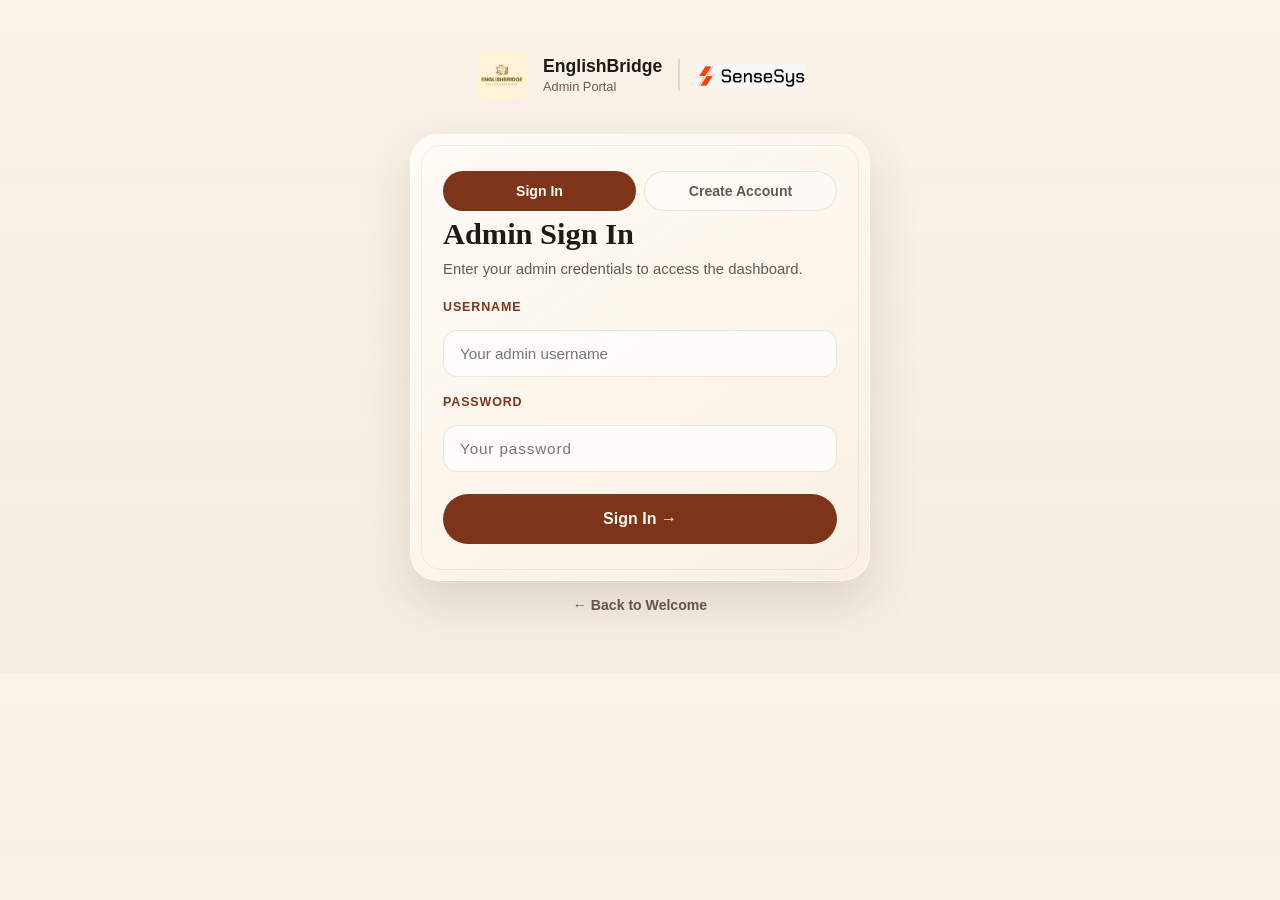
==== admin-login.html @ 2783fc71 "logo transparency" ====
<!DOCTYPE html>
<html lang="en">
<head>
  <meta charset="UTF-8">
  <meta name="viewport" content="width=device-width, initial-scale=1.0">
  <title>Admin Login | EnglishBridge</title>
  <link rel="preconnect" href="https://fonts.googleapis.com">
  <link rel="preconnect" href="https://fonts.gstatic.com" crossorigin>
  <link href="https://fonts.googleapis.com/css2?family=Outfit:wght@300;400;500;600;700;800&display=swap" rel="stylesheet">  <link rel="stylesheet" href="platform.css">
  <style>
    .auth-shell {
      width: min(calc(100% - 32px), 460px);
      margin: 0 auto;
      padding: 48px 0 60px;
      display: grid;
      gap: 16px;
    }

    .auth-brand {
      display: flex;
      align-items: center;
      gap: 14px;
      justify-content: center;
      margin-bottom: 8px;
    }

    .auth-card {
      padding: 36px 32px;
      border-radius: 28px;
      background: linear-gradient(145deg, rgba(255,251,246,0.97), rgba(249,240,227,0.93));
      border: 1px solid rgba(255,255,255,0.72);
      box-shadow: var(--shadow);
      position: relative;
    }

    .auth-card::before {
      content: "";
      position: absolute;
      inset: 10px;
      border: 1px solid rgba(80,58,40,0.07);
      border-radius: 20px;
      pointer-events: none;
    }

    .auth-card h2 {
      font-family: "Newsreader", serif;
      font-size: 1.9rem;
      margin-bottom: 6px;
    }

    .auth-subtitle {
      color: var(--muted);
      font-size: 0.93rem;
      line-height: 1.6;
      margin-bottom: 4px;
    }

    .form-label {
      display: block;
      font-size: 0.78rem;
      font-weight: 800;
      letter-spacing: 0.07em;
      text-transform: uppercase;
      color: var(--accent-deep);
      margin: 18px 0 4px;
    }

    .auth-btn {
      width: 100%;
      margin-top: 22px;
      min-height: 50px;
      border-radius: 999px;
      border: none;
      background: var(--accent-deep);
      color: #fffaf2;
      font-weight: 800;
      font-size: 1rem;
      cursor: pointer;
      transition: transform 0.15s ease, box-shadow 0.15s ease;
    }

    .auth-btn:hover {
      transform: translateY(-1px);
      box-shadow: var(--shadow-soft);
    }

    .auth-toggle {
      display: block;
      text-align: center;
      margin-top: 18px;
      color: var(--muted);
      font-size: 0.9rem;
    }

    .auth-toggle button {
      background: none;
      border: none;
      color: var(--accent-deep);
      font-weight: 700;
      cursor: pointer;
      font-size: 0.9rem;
      padding: 0;
    }

    .auth-toggle button:hover {
      text-decoration: underline;
    }

    .error-msg {
      margin-top: 12px;
      padding: 12px 14px;
      border-radius: 12px;
      background: rgba(188,93,45,0.1);
      border: 1px solid rgba(188,93,45,0.2);
      color: var(--accent-deep);
      font-size: 0.9rem;
      font-weight: 600;
      display: none;
    }

    .error-msg.show {
      display: block;
    }

    .success-msg {
      margin-top: 12px;
      padding: 12px 14px;
      border-radius: 12px;
      background: rgba(111,124,74,0.1);
      border: 1px solid rgba(111,124,74,0.2);
      color: #3d5220;
      font-size: 0.9rem;
      font-weight: 600;
      display: none;
    }

    .success-msg.show {
      display: block;
    }

    .mode-tab {
      display: flex;
      gap: 8px;
      margin-bottom: 6px;
    }

    .mode-tab-btn {
      flex: 1;
      min-height: 40px;
      border-radius: 999px;
      border: 1px solid rgba(80,58,40,0.12);
      background: rgba(255,255,255,0.5);
      color: var(--muted);
      font-weight: 700;
      font-size: 0.88rem;
      cursor: pointer;
      transition: all 0.15s ease;
    }

    .mode-tab-btn.active {
      background: var(--accent-deep);
      color: #fffaf2;
      border-color: transparent;
    }

    .back-link {
      display: flex;
      align-items: center;
      justify-content: center;
      gap: 6px;
      color: var(--muted);
      font-size: 0.88rem;
      font-weight: 600;
      cursor: pointer;
      background: none;
      border: none;
      padding: 0;
    }

    .back-link:hover { color: var(--text); }

    input[type="password"] { letter-spacing: 0.06em; }
  </style>
</head>
<body>

<div class="auth-shell">

  <div class="auth-brand">
    <div class="auth-brand">
    <div style="display: flex; align-items: center; gap: 16px;">
      <div class="platform-brand" style="margin: 0;">
        <div class="platform-brand-mark" style="overflow:hidden;background:transparent;border:none;box-shadow:none;padding:2px;">
          <img src="EnglishBridgeLogo.png" alt="EnglishBridge logo" style="width:100%;height:100%;object-fit:contain;">
        </div>
        <div class="platform-brand-copy" style="text-align:left; display:flex; flex-direction:column; justify-content: center;">
          <strong style="color:var(--text); font-size:1.1rem; line-height:1.2;">EnglishBridge</strong>
          <span style="color:var(--muted); font-size:0.8rem;">Admin Portal</span>
        </div>
      </div>
      <!-- Divider -->
      <div style="width: 1.5px; height: 32px; background: rgba(80,58,40,0.15); border-radius: 2px;"></div>
      <!-- Placeholder for SenseSys Logo -->
      <img src="sensesyslogo.png" alt="SenseSys Logo" style="height: 24px; object-fit: contain; margin-top: 2px;">
    </div>
  </div>
  </div>

  <div class="auth-card">

    <div class="mode-tab">
      <button class="mode-tab-btn active" id="tabLogin" onclick="switchTab('login')">Sign In</button>
      <button class="mode-tab-btn" id="tabRegister" onclick="switchTab('register')">Create Account</button>
    </div>

    <!-- LOGIN MODE -->
    <div id="loginForm">
      <h2>Admin Sign In</h2>
      <p class="auth-subtitle">Enter your admin credentials to access the dashboard.</p>

      <label class="form-label" for="loginUser">Username</label>
      <input id="loginUser" type="text" placeholder="Your admin username" autocomplete="username">

      <label class="form-label" for="loginPass">Password</label>
      <input id="loginPass" type="password" placeholder="Your password" autocomplete="current-password">

      <div class="error-msg" id="loginError"></div>

      <button class="auth-btn" onclick="doLogin()">Sign In →</button>
    </div>

    <!-- REGISTER MODE -->
    <div id="registerForm" style="display:none;">
      <h2>Create Admin Account</h2>
      <p class="auth-subtitle">Set up a new admin account. You can create multiple accounts for different teachers.</p>

      <label class="form-label" for="regUser">Username</label>
      <input id="regUser" type="text" placeholder="Choose a username" autocomplete="username">

      <label class="form-label" for="regPass">Password</label>
      <input id="regPass" type="password" placeholder="Choose a password" autocomplete="new-password">

      <label class="form-label" for="regPassConfirm">Confirm Password</label>
      <input id="regPassConfirm" type="password" placeholder="Repeat your password" autocomplete="new-password">

      <div class="error-msg" id="registerError"></div>
      <div class="success-msg" id="registerSuccess"></div>

      <button class="auth-btn" onclick="doRegister()">Create Account →</button>
    </div>

  </div>

  <button class="back-link" onclick="window.location.href='index.html'">← Back to Welcome</button>

</div>

<script src="Api.js"></script>
<script>
function switchTab(mode) {
  const isLogin = mode === "login";
  document.getElementById("loginForm").style.display    = isLogin ? "" : "none";
  document.getElementById("registerForm").style.display = isLogin ? "none" : "";
  document.getElementById("tabLogin").classList.toggle("active", isLogin);
  document.getElementById("tabRegister").classList.toggle("active", !isLogin);
  clearErrors();
}

function clearErrors() {
  ["loginError","registerError","registerSuccess"].forEach(id => {
    const el = document.getElementById(id);
    if (el) { el.classList.remove("show"); el.textContent = ""; }
  });
}

function showError(id, msg)   { const el = document.getElementById(id); if (el) { el.textContent = msg; el.classList.add("show"); } }
function showSuccess(id, msg) { const el = document.getElementById(id); if (el) { el.textContent = msg; el.classList.add("show"); } }

async function doLogin() {
  const username = document.getElementById("loginUser").value.trim();
  const password = document.getElementById("loginPass").value;
  if (!username || !password) { showError("loginError", "Please enter your username and password."); return; }
  const btn = document.querySelector("#loginForm .auth-btn");
  if (btn) { btn.textContent = "Signing in…"; btn.disabled = true; }
  try {
    await Auth.login(username, password);
    window.location.href = "admin.html";
  } catch (err) {
    showError("loginError", err.message || "Incorrect username or password.");
    if (btn) { btn.textContent = "Sign In →"; btn.disabled = false; }
  }
}

async function doRegister() {
  const username = document.getElementById("regUser").value.trim();
  const password = document.getElementById("regPass").value;
  const confirm  = document.getElementById("regPassConfirm").value;
  if (!username || !password) { showError("registerError", "Please fill in all fields."); return; }
  if (username.length < 3)    { showError("registerError", "Username must be at least 3 characters."); return; }
  if (password.length < 6)    { showError("registerError", "Password must be at least 6 characters."); return; }
  if (password !== confirm)   { showError("registerError", "Passwords do not match."); return; }
  const btn = document.querySelector("#registerForm .auth-btn");
  if (btn) { btn.textContent = "Creating…"; btn.disabled = true; }
  try {
    await Auth.register(username, password);
    document.getElementById("regUser").value = "";
    document.getElementById("regPass").value = "";
    document.getElementById("regPassConfirm").value = "";
    showSuccess("registerSuccess", `✓ Account "${username}" created! You can now sign in.`);
    if (btn) { btn.textContent = "Create Account →"; btn.disabled = false; }
  } catch (err) {
    showError("registerError", err.message || "Could not create account.");
    if (btn) { btn.textContent = "Create Account →"; btn.disabled = false; }
  }
}

document.addEventListener("keydown", e => {
  if (e.key !== "Enter") return;
  const loginVisible = document.getElementById("loginForm").style.display !== "none";
  if (loginVisible) doLogin(); else doRegister();
});
</script>
</body>
</html>
---- platform.css ----
:root {
  --bg: #f7efe2;
  --surface: rgba(255, 250, 243, 0.84);
  --surface-strong: #fff9f2;
  --surface-dark: rgba(47, 34, 27, 0.94);
  --text: #1f1a16;
  --muted: #66594f;
  --line: rgba(80, 58, 40, 0.12);
  --line-strong: rgba(80, 58, 40, 0.18);
  --accent: #bc5d2d;
  --accent-deep: #7e3418;
  --accent-soft: rgba(188, 93, 45, 0.1);
  --olive: #6f7c4a;
  --shadow: 0 22px 50px rgba(75, 48, 26, 0.14);
  --shadow-soft: 0 10px 24px rgba(75, 48, 26, 0.08);
  --radius-xl: 32px;
  --radius-lg: 24px;
  --radius-md: 18px;
  --max-width: 1380px;
}

* {
  box-sizing: border-box;
}

html {
  scroll-behavior: smooth;
}

body {
  margin: 0;
  min-width: 320px;
  font-family: "Manrope", sans-serif;
  color: var(--text);
  background:
    linear-gradient(rgba(247, 239, 226, 0.82), rgba(244, 235, 223, 0.86)),
    url("https://images.pexels.com/photos/8196294/pexels-photo-8196294.jpeg?auto=compress&cs=tinysrgb&w=1600") center/cover no-repeat fixed;
}

button,
input,
select,
textarea {
  font: inherit;
}

button {
  cursor: pointer;
}

h1,
h2,
h3,
p {
  margin: 0;
}

h1,
h2,
h3 {
  letter-spacing: 0;
}

h1,
h2 {
  font-family: "Newsreader", serif;
}

.platform-shell {
  width: min(calc(100% - 32px), var(--max-width));
  margin: 0 auto;
  padding: 24px 0 40px;
}

.platform-header,
.sidebar-panel,
.hero-band,
.workspace-panel,
.module-card,
.site-note {
  border: 1px solid rgba(255, 255, 255, 0.68);
  box-shadow: var(--shadow);
}

.platform-header {
  position: sticky;
  top: 16px;
  z-index: 20;
  display: flex;
  align-items: center;
  justify-content: space-between;
  gap: 20px;
  padding: 18px 22px;
  border-radius: 22px;
  background: rgba(255, 248, 239, 0.82);
  backdrop-filter: blur(16px);
}

.platform-brand {
  display: flex;
  align-items: center;
  gap: 14px;
}

.platform-brand-mark {
  display: inline-flex;
  align-items: center;
  justify-content: center;
  width: 54px;
  height: 54px;
  border-radius: 18px;
  background: linear-gradient(145deg, var(--accent), #da8a47);
  color: #fffaf3;
  font-weight: 800;
  box-shadow:
    inset 0 1px 0 rgba(255, 255, 255, 0.32),
    0 10px 20px rgba(126, 52, 24, 0.18);
}

.platform-brand-copy {
  display: flex;
  flex-direction: column;
  gap: 2px;
}

.platform-brand-copy strong {
  font-size: 1.15rem;
}

.platform-brand-copy span {
  color: var(--muted);
  font-size: 0.92rem;
}

.platform-header-actions {
  display: flex;
  align-items: center;
  gap: 12px;
}

.header-chip {
  min-height: 44px;
  padding: 0 16px;
  border-radius: 999px;
  border: 1px solid rgba(80, 58, 40, 0.12);
  background: rgba(255, 255, 255, 0.56);
  color: var(--text);
}

.header-chip-strong {
  background: var(--text);
  color: #fffaf2;
}

.platform-main {
  display: grid;
  grid-template-columns: minmax(280px, 320px) minmax(0, 1fr);
  gap: 24px;
  padding-top: 24px;
}

.platform-sidebar {
  display: grid;
  gap: 18px;
  align-content: start;
}

.sidebar-panel,
.hero-band,
.workspace-panel {
  border-radius: var(--radius-lg);
  background: linear-gradient(145deg, rgba(255, 251, 246, 0.95), rgba(249, 240, 227, 0.9));
  padding: 22px;
  position: relative;
}

.sidebar-panel::before,
.hero-band::before,
.workspace-panel::before {
  content: "";
  position: absolute;
  inset: 10px;
  border: 1px solid rgba(80, 58, 40, 0.08);
  border-radius: inherit;
  pointer-events: none;
}

.panel-label {
  color: var(--accent-deep);
  font-size: 0.78rem;
  font-weight: 800;
  letter-spacing: 0.08em;
  text-transform: uppercase;
}

.sidebar-title {
  margin-top: 12px;
  font-size: clamp(2rem, 4vw, 3rem);
  line-height: 0.98;
}

.sidebar-copy {
  margin-top: 16px;
  color: var(--muted);
  line-height: 1.7;
}

.panel-head,
.section-head {
  display: flex;
  align-items: start;
  justify-content: space-between;
  gap: 16px;
}

.pill,
.status-badge {
  display: inline-flex;
  align-items: center;
  justify-content: center;
  min-height: 32px;
  padding: 0 12px;
  border-radius: 999px;
  background: var(--accent-soft);
  color: var(--accent-deep);
  font-size: 0.86rem;
  font-weight: 700;
}

.class-list,
.progress-grid,
.module-grid,
.question-stack {
  display: grid;
  gap: 12px;
}

.class-list {
  margin-top: 16px;
}

.class-button {
  display: grid;
  gap: 4px;
  width: 100%;
  padding: 16px;
  border-radius: 18px;
  border: 1px solid rgba(80, 58, 40, 0.1);
  background: rgba(255, 255, 255, 0.58);
  text-align: left;
  transition: transform 180ms ease, box-shadow 180ms ease, border-color 180ms ease;
}

.class-button strong {
  font-size: 1rem;
}

.class-button span {
  color: var(--muted);
  font-size: 0.9rem;
}

.class-button.is-active {
  border-color: rgba(188, 93, 45, 0.22);
  box-shadow: var(--shadow-soft);
  transform: translateY(-1px);
}

.progress-panel {
  gap: 14px;
}

.progress-bar {
  width: 100%;
  height: 12px;
  border-radius: 999px;
  background: rgba(80, 58, 40, 0.08);
  overflow: hidden;
  margin-top: 14px;
}

.progress-fill {
  width: 0;
  height: 100%;
  border-radius: 999px;
  background: linear-gradient(90deg, var(--accent), #d68b46);
  transition: width 220ms ease;
}

.progress-grid {
  margin-top: 14px;
  grid-template-columns: repeat(2, minmax(0, 1fr));
}

.progress-item {
  padding: 14px;
  border-radius: 16px;
  background: rgba(255, 255, 255, 0.56);
  border: 1px solid rgba(80, 58, 40, 0.08);
}

.progress-item strong {
  display: block;
  margin-bottom: 4px;
  font-size: 1rem;
}

.progress-item span {
  color: var(--muted);
  font-size: 0.88rem;
}

.platform-content {
  display: grid;
  gap: 24px;
}

.hero-band {
  display: flex;
  align-items: end;
  justify-content: space-between;
  gap: 24px;
}

.hero-band h2 {
  margin-top: 10px;
  font-size: clamp(2rem, 4vw, 3rem);
  line-height: 1;
}

.hero-band p:last-child,
#classSummary {
  margin-top: 12px;
  max-width: 62ch;
  color: var(--muted);
  line-height: 1.75;
}

.hero-band-stats {
  display: grid;
  grid-template-columns: repeat(3, minmax(110px, 1fr));
  gap: 12px;
  min-width: min(100%, 380px);
}

.hero-band-stats div {
  padding: 16px;
  border-radius: 18px;
  background: rgba(255, 255, 255, 0.6);
  border: 1px solid rgba(80, 58, 40, 0.1);
}

.hero-band-stats span {
  display: block;
  margin-bottom: 8px;
  color: var(--muted);
  font-size: 0.84rem;
}

.hero-band-stats strong {
  font-size: 1.1rem;
}

.content-section {
  display: grid;
  gap: 16px;
}

.section-head h3 {
  margin-top: 6px;
  font-size: 1.45rem;
}

.text-button {
  padding: 0;
  border: 0;
  background: transparent;
  color: var(--accent-deep);
  font-weight: 700;
}

.module-grid {
  grid-template-columns: repeat(2, minmax(0, 1fr));
}

.module-card {
  padding: 20px;
  border-radius: 22px;
  background: linear-gradient(145deg, rgba(255, 251, 246, 0.95), rgba(248, 239, 227, 0.92));
  border: 1px solid rgba(80, 58, 40, 0.1);
  text-align: left;
  transition: transform 180ms ease, box-shadow 180ms ease, border-color 180ms ease;
}

.module-card:hover,
.module-card.is-active {
  transform: translateY(-2px);
  box-shadow: var(--shadow-soft);
  border-color: rgba(188, 93, 45, 0.22);
}

.module-card-top {
  display: flex;
  align-items: center;
  justify-content: space-between;
  gap: 12px;
  margin-bottom: 14px;
}

.module-card h4 {
  margin: 0 0 8px;
  font-size: 1.15rem;
}

.module-card p {
  color: var(--muted);
  line-height: 1.65;
}

.module-meta {
  display: inline-flex;
  align-items: center;
  min-height: 30px;
  padding: 0 10px;
  border-radius: 999px;
  background: rgba(111, 124, 74, 0.14);
  color: #4b5730;
  font-size: 0.8rem;
  font-weight: 700;
}

.workspace-grid {
  display: grid;
  grid-template-columns: minmax(0, 1.15fr) minmax(300px, 0.85fr);
  gap: 24px;
}

.lesson-description {
  margin-top: 16px;
  color: var(--muted);
  line-height: 1.75;
}

.question-stack {
  margin-top: 22px;
}

.question-card {
  padding: 18px;
  border-radius: 18px;
  background: rgba(255, 255, 255, 0.56);
  border: 1px solid rgba(80, 58, 40, 0.1);
}

.question-card h4 {
  margin-bottom: 10px;
  font-size: 1rem;
}

.question-card p {
  color: var(--muted);
  line-height: 1.65;
}

.choice-list {
  display: grid;
  gap: 10px;
  margin-top: 14px;
}

.choice-button {
  width: 100%;
  padding: 12px 14px;
  border-radius: 14px;
  border: 1px solid rgba(80, 58, 40, 0.1);
  background: rgba(255, 255, 255, 0.82);
  text-align: left;
}

.choice-button.is-selected {
  border-color: rgba(188, 93, 45, 0.26);
  background: rgba(188, 93, 45, 0.08);
}

.question-actions {
  display: flex;
  flex-wrap: wrap;
  gap: 10px;
  margin-top: 18px;
}

.primary-action,
.secondary-action {
  min-height: 42px;
  padding: 0 14px;
  border-radius: 999px;
}

.primary-action {
  border: 1px solid rgba(255, 255, 255, 0.08);
  background: var(--text);
  color: #fffaf2;
}

.secondary-action {
  border: 1px solid rgba(80, 58, 40, 0.12);
  background: rgba(255, 255, 255, 0.62);
  color: var(--text);
}

.ai-panel {
  align-content: start;
}

.ai-card {
  padding: 18px;
  border-radius: 18px;
  background: rgba(255, 255, 255, 0.56);
  border: 1px solid rgba(80, 58, 40, 0.1);
}

.ai-card + .ai-card {
  margin-top: 14px;
}

.ai-title {
  margin-bottom: 10px;
  font-weight: 800;
}

.ai-copy {
  color: var(--muted);
  line-height: 1.7;
}

.full-width {
  width: 100%;
  margin-top: 14px;
}

.empty-state {
  padding: 24px;
  border-radius: 18px;
  background: rgba(255, 255, 255, 0.52);
  border: 1px dashed rgba(80, 58, 40, 0.18);
  color: var(--muted);
  line-height: 1.7;
}

@media (max-width: 1120px) {
  .platform-main,
  .workspace-grid,
  .hero-band,
  .module-grid {
    grid-template-columns: 1fr;
  }

  .hero-band {
    align-items: start;
  }

  .hero-band-stats {
    min-width: 0;
  }
}

@media (max-width: 760px) {
  .platform-shell {
    width: min(calc(100% - 20px), var(--max-width));
    padding-top: 16px;
  }

  .platform-header {
    flex-wrap: wrap;
    gap: 16px;
    padding: 16px;
  }

  .platform-header-actions {
    width: 100%;
    flex-wrap: wrap;
  }

  .header-chip {
    flex: 1 1 180px;
  }

  .sidebar-title,
  .hero-band h2 {
    max-width: none;
  }

  .progress-grid,
  .hero-band-stats {
    grid-template-columns: 1fr;
  }

  .sidebar-panel,
  .hero-band,
  .workspace-panel {
    padding: 18px;
    border-radius: 20px;
  }
}

/* ===== FORM ELEMENTS (LOGIN + ADMIN) ===== */

input,
textarea {
  width: 100%;
  margin-top: 12px;
  padding: 14px 16px;
  border-radius: 14px;
  border: 1px solid rgba(80, 58, 40, 0.12);
  background: rgba(255, 255, 255, 0.7);
  color: var(--text);
  font-size: 0.95rem;
  outline: none;
  transition: border 0.2s ease, box-shadow 0.2s ease;
}

input:focus,
textarea:focus {
  border-color: rgba(188, 93, 45, 0.4);
  box-shadow: 0 0 0 3px rgba(188, 93, 45, 0.1);
}

textarea {
  min-height: 120px;
  resize: vertical;
}


/* ===== LOGIN PAGE ===== */

.login-container {
  max-width: 420px;
  margin: 80px auto;
}

.login-container h2 {
  margin-bottom: 16px;
}

.login-container button {
  margin-top: 16px;
  width: 100%;
}


/* ===== ADMIN PAGE ===== */

.admin-container {
  max-width: 600px;
  margin: 60px auto;
}

.admin-container h2 {
  margin-bottom: 18px;
}

.admin-container button {
  margin-top: 16px;
  width: 100%;
}


/* ===== LESSON PAGE ===== */

.lesson-container {
  display: grid;
  gap: 20px;
}

.lesson-header {
  display: flex;
  justify-content: space-between;
  align-items: center;
}

.lesson-header button {
  min-height: 40px;
  padding: 0 14px;
  border-radius: 999px;
  border: 1px solid rgba(80, 58, 40, 0.12);
  background: rgba(255, 255, 255, 0.6);
}


/* ===== QUESTION BLOCK (LESSON PAGE) ===== */

.lesson-question {
  padding: 18px;
  border-radius: 18px;
  background: rgba(255, 255, 255, 0.6);
  border: 1px solid rgba(80, 58, 40, 0.1);
}

.lesson-question h4 {
  margin-bottom: 8px;
}

.lesson-question p {
  color: var(--muted);
  line-height: 1.6;
}


/* ===== BUTTON IMPROVEMENTS ===== */

.primary-action {
  transition: transform 0.15s ease, box-shadow 0.15s ease;
}

.primary-action:hover {
  transform: translateY(-1px);
  box-shadow: var(--shadow-soft);
}

.secondary-action:hover {
  background: rgba(255, 255, 255, 0.8);
}

.custom-popup {
  position: fixed;
  bottom: 30px;
  right: 30px;
  background: var(--text);
  color: #fff;
  padding: 14px 20px;
  border-radius: 14px;
  box-shadow: var(--shadow-soft);
  opacity: 0;
  transform: translateY(10px);
  transition: all 0.3s ease;
  pointer-events: none;
  font-weight: 600;
}

.custom-popup.show {
  opacity: 1;
  transform: translateY(0);
}

.custom-popup {
  position: fixed;
  bottom: 30px;
  right: 30px;
  background: var(--text);
  color: #fff;
  padding: 14px 20px;
  border-radius: 14px;
  box-shadow: var(--shadow-soft);
  opacity: 0;
  transform: translateY(10px);
  transition: all 0.3s ease;
  pointer-events: none;
  font-weight: 600;
}

.custom-popup.show {
  opacity: 1;
  transform: translateY(0);
}

/* ===== LESSON PANEL EXTRAS ===== */

.lesson-progress-row {
  margin-bottom: 16px;
}

.lesson-progress-label {
  display: flex;
  justify-content: space-between;
  font-size: 0.86rem;
  color: var(--muted);
  font-weight: 600;
  margin-bottom: 8px;
}

.lesson-mini-bar {
  width: 100%;
  height: 8px;
  border-radius: 999px;
  background: rgba(80,58,40,0.1);
  overflow: hidden;
}

.lesson-mini-fill {
  height: 100%;
  border-radius: 999px;
  background: linear-gradient(90deg, var(--accent), #d68b46);
  transition: width 300ms ease;
}

.lesson-go-btn {
  width: 100%;
  margin-top: 14px;
  justify-content: center;
  font-size: 0.95rem;
}

.status-done {
  background: rgba(111,124,74,0.16);
  color: #3d5220;
}

.status-progress {
  background: rgba(188,93,45,0.12);
  color: var(--accent-deep);
}

.module-meta-done {
  background: rgba(111,124,74,0.16);
  color: #3d5220;
}

/* ===== LESSON PAGE EXTRAS ===== */

.lesson-progress-banner {
  padding: 16px 18px;
  border-radius: 14px;
  background: rgba(255,255,255,0.55);
  border: 1px solid rgba(80,58,40,0.1);
  margin-bottom: 4px;
}

.q-prompt {
  color: var(--text);
  line-height: 1.65;
  margin-bottom: 10px;
}

.q-answer {
  width: 100%;
  margin-top: 0;
  padding: 12px 14px;
  border-radius: 12px;
  border: 1px solid rgba(80,58,40,0.12);
  background: rgba(255,255,255,0.7);
  resize: vertical;
  font-size: 0.92rem;
  min-height: 80px;
}

.q-answer:focus {
  border-color: rgba(188,93,45,0.4);
  box-shadow: 0 0 0 3px rgba(188,93,45,0.1);
  outline: none;
}

.completion-msg {
  margin-top: 12px;
  padding: 14px 16px;
  border-radius: 12px;
  background: rgba(111,124,74,0.12);
  color: #3d5220;
  font-weight: 700;
  text-align: center;
}


/* ===== RESET MODAL ===== */
.modal-overlay {
  position: fixed;
  inset: 0;
  z-index: 1000;
  background: rgba(31, 26, 22, 0.45);
  backdrop-filter: blur(4px);
  display: flex;
  align-items: center;
  justify-content: center;
  opacity: 0;
  pointer-events: none;
  transition: opacity 0.2s ease;
}

.modal-overlay.is-open {
  opacity: 1;
  pointer-events: all;
}

.modal-box {
  width: min(calc(100% - 40px), 400px);
  padding: 28px 28px 22px;
  border-radius: 22px;
  background: linear-gradient(145deg, rgba(255,251,246,0.98), rgba(249,240,227,0.96));
  border: 1px solid rgba(255,255,255,0.75);
  box-shadow: 0 30px 60px rgba(75,48,26,0.22);
  transform: translateY(12px) scale(0.97);
  transition: transform 0.22s ease, opacity 0.22s ease;
}

.modal-overlay.is-open .modal-box {
  transform: translateY(0) scale(1);
}

.modal-title {
  font-family: "Newsreader", serif;
  font-size: 1.3rem;
  font-weight: 700;
  margin: 0 0 10px;
  color: var(--text);
}

.modal-body {
  color: var(--muted);
  font-size: 0.93rem;
  line-height: 1.65;
  margin: 0 0 22px;
}

.modal-actions {
  display: flex;
  gap: 10px;
  justify-content: flex-end;
}

.modal-cancel {
  min-height: 40px;
  padding: 0 18px;
  border-radius: 999px;
  border: 1px solid rgba(80,58,40,0.14);
  background: rgba(255,255,255,0.65);
  color: var(--text);
  font-weight: 700;
  font-size: 0.9rem;
  cursor: pointer;
}

.modal-cancel:hover {
  background: rgba(255,255,255,0.9);
}

.modal-confirm {
  min-height: 40px;
  padding: 0 18px;
  border-radius: 999px;
  border: 1px solid rgba(188,93,45,0.2);
  background: var(--accent-deep);
  color: #fffaf2;
  font-weight: 700;
  font-size: 0.9rem;
  cursor: pointer;
}

.modal-confirm:hover {
  background: var(--accent);
}

/* ── AI PULSE ANIMATION ── */
@keyframes ai-pulse {
  0%,100% { opacity: 0.25; transform: scale(0.8); }
  50%      { opacity: 1;    transform: scale(1.1); }
}

/* ── MOBILE SIDEBAR ── */
@media (max-width: 768px) {
  .platform-main {
    grid-template-columns: 1fr !important;
  }
  .platform-sidebar {
    display: none;
  }
  .platform-sidebar.mobile-open {
    display: flex;
  }
  .mobile-sidebar-toggle {
    display: inline-flex !important;
  }
}
.mobile-sidebar-toggle {
  display: none;
  align-items: center;
  gap: 6px;
  min-height: 34px;
  padding: 0 12px;
  border-radius: 999px;
  border: 1px solid rgba(80,58,40,0.14);
  background: rgba(255,255,255,0.55);
  font-size: 0.84rem;
  font-weight: 700;
  cursor: pointer;
}
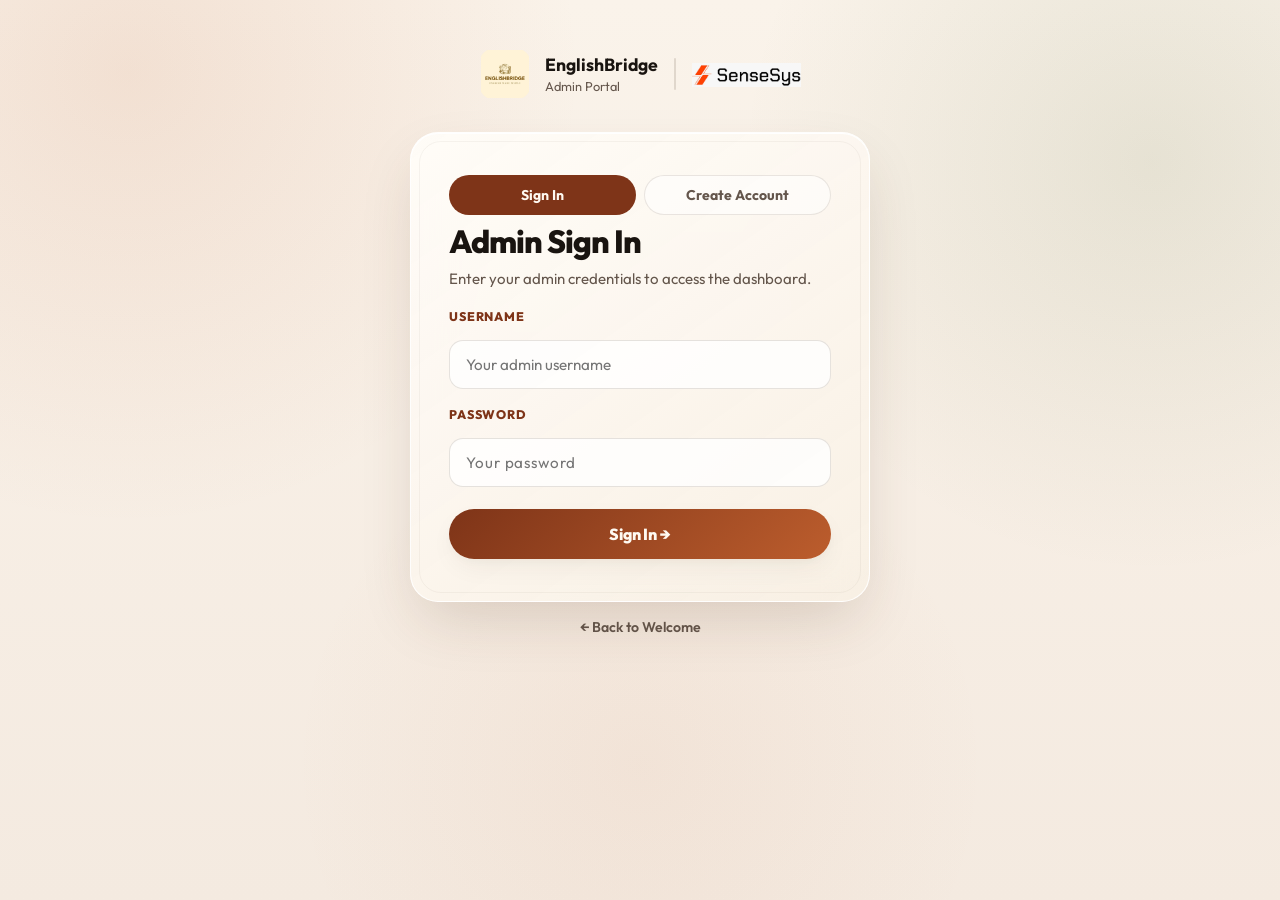
==== commit 894a8d15: "style(ui): modernize UI styling with UI/UX Pro Max and apply Google Outfit font" ====
--- a/admin-login.html
+++ b/admin-login.html
@@ -25,34 +25,39 @@
     }
 
     .auth-card {
-      padding: 36px 32px;
+      padding: 42px 38px;
       border-radius: 28px;
-      background: linear-gradient(145deg, rgba(255,251,246,0.97), rgba(249,240,227,0.93));
-      border: 1px solid rgba(255,255,255,0.72);
-      box-shadow: var(--shadow);
+      background: linear-gradient(145deg, rgba(255,252,248,0.96), rgba(248,240,228,0.9));
+      backdrop-filter: blur(20px);
+      -webkit-backdrop-filter: blur(20px);
+      border: 1px solid rgba(255,255,255,0.9);
+      box-shadow: 0 24px 60px -12px rgba(75,48,26,0.18), inset 0 1px 0 rgba(255,255,255,1);
       position: relative;
     }
 
     .auth-card::before {
       content: "";
       position: absolute;
-      inset: 10px;
-      border: 1px solid rgba(80,58,40,0.07);
-      border-radius: 20px;
+      inset: 8px;
+      border: 1px solid rgba(80,58,40,0.05);
+      border-radius: 22px;
       pointer-events: none;
     }
 
     .auth-card h2 {
-      font-family: "Newsreader", serif;
-      font-size: 1.9rem;
+      font-family: var(--font-family);
+      font-weight: 800;
+      letter-spacing: -0.03em;
+      font-size: 2rem;
       margin-bottom: 6px;
+      color: var(--text);
     }
 
     .auth-subtitle {
       color: var(--muted);
-      font-size: 0.93rem;
+      font-size: 0.94rem;
       line-height: 1.6;
-      margin-bottom: 4px;
+      margin-bottom: 6px;
     }
 
     .form-label {
@@ -71,17 +76,29 @@
       min-height: 50px;
       border-radius: 999px;
       border: none;
-      background: var(--accent-deep);
+      background: linear-gradient(135deg, var(--accent-deep) 0%, var(--accent) 100%);
       color: #fffaf2;
+      font-family: var(--font-family);
       font-weight: 800;
       font-size: 1rem;
+      letter-spacing: -0.01em;
       cursor: pointer;
-      transition: transform 0.15s ease, box-shadow 0.15s ease;
+      box-shadow: var(--shadow-soft);
+      transition: all 0.2s cubic-bezier(0.4, 0, 0.2, 1);
     }
 
     .auth-btn:hover {
-      transform: translateY(-1px);
-      box-shadow: var(--shadow-soft);
+      transform: translateY(-2px);
+      box-shadow: var(--shadow);
+    }
+
+    .auth-btn:active {
+      transform: translateY(0);
+    }
+
+    .auth-btn:focus-visible {
+      outline: none;
+      box-shadow: 0 0 0 3.5px rgba(188, 93, 45, 0.3), var(--shadow-soft);
     }
 
     .auth-toggle {
--- a/platform.css
+++ b/platform.css
@@ -1,21 +1,30 @@
+@import url("https://fonts.googleapis.com/css2?family=Outfit:wght@300;400;500;600;700;800;900&display=swap");
+
 :root {
-  --bg: #f7efe2;
-  --surface: rgba(255, 250, 243, 0.84);
-  --surface-strong: #fff9f2;
-  --surface-dark: rgba(47, 34, 27, 0.94);
-  --text: #1f1a16;
-  --muted: #66594f;
-  --line: rgba(80, 58, 40, 0.12);
-  --line-strong: rgba(80, 58, 40, 0.18);
+  --font-family: "Outfit", -apple-system, BlinkMacSystemFont, "Segoe UI", Roboto, sans-serif;
+  --bg: #f8f1e7;
+  --surface: rgba(255, 252, 247, 0.82);
+  --surface-strong: #fffdfa;
+  --surface-dark: rgba(36, 26, 20, 0.96);
+  --surface-glass: rgba(255, 255, 255, 0.72);
+  --text: #191410;
+  --muted: #64564c;
+  --line: rgba(80, 58, 40, 0.08);
+  --line-strong: rgba(80, 58, 40, 0.14);
   --accent: #bc5d2d;
+  --accent-hover: #a1481e;
   --accent-deep: #7e3418;
-  --accent-soft: rgba(188, 93, 45, 0.1);
-  --olive: #6f7c4a;
-  --shadow: 0 22px 50px rgba(75, 48, 26, 0.14);
-  --shadow-soft: 0 10px 24px rgba(75, 48, 26, 0.08);
+  --accent-soft: rgba(188, 93, 45, 0.08);
+  --olive: #60723d;
+  --olive-deep: #435227;
+  --shadow: 0 20px 48px -10px rgba(60, 36, 18, 0.12), 0 8px 20px -6px rgba(60, 36, 18, 0.06);
+  --shadow-soft: 0 10px 28px -6px rgba(60, 36, 18, 0.07), 0 4px 10px -2px rgba(60, 36, 18, 0.03);
+  --shadow-hover: 0 28px 60px -8px rgba(60, 36, 18, 0.16), 0 14px 28px -4px rgba(60, 36, 18, 0.08);
+  --shadow-glass: inset 0 1px 0 0 rgba(255, 255, 255, 0.9), 0 12px 36px rgba(75, 48, 26, 0.08);
   --radius-xl: 32px;
   --radius-lg: 24px;
   --radius-md: 18px;
+  --radius-sm: 12px;
   --max-width: 1380px;
 }
 
@@ -30,18 +39,25 @@
 body {
   margin: 0;
   min-width: 320px;
-  font-family: "Manrope", sans-serif;
+  font-family: var(--font-family);
+  font-feature-settings: "cv02", "cv03", "cv04", "cv11";
   color: var(--text);
+  -webkit-font-smoothing: antialiased;
+  -moz-osx-font-smoothing: grayscale;
   background:
-    linear-gradient(rgba(247, 239, 226, 0.82), rgba(244, 235, 223, 0.86)),
-    url("https://images.pexels.com/photos/8196294/pexels-photo-8196294.jpeg?auto=compress&cs=tinysrgb&w=1600") center/cover no-repeat fixed;
+    radial-gradient(circle at 10% 8%, rgba(188, 93, 45, 0.12), transparent 32%),
+    radial-gradient(circle at 90% 18%, rgba(96, 114, 61, 0.12), transparent 30%),
+    radial-gradient(circle at 50% 85%, rgba(188, 93, 45, 0.06), transparent 35%),
+    linear-gradient(180deg, #faf3ea 0%, #f4eae0 100%);
+  background-attachment: fixed;
 }
 
 button,
 input,
 select,
 textarea {
-  font: inherit;
+  font-family: inherit;
+  font-size: inherit;
 }
 
 button {
@@ -51,25 +67,29 @@
 h1,
 h2,
 h3,
+h4,
+h5,
+h6,
 p {
   margin: 0;
 }
 
 h1,
 h2,
-h3 {
-  letter-spacing: 0;
-}
-
-h1,
-h2 {
-  font-family: "Newsreader", serif;
+h3,
+h4,
+h5,
+h6 {
+  font-family: var(--font-family);
+  font-weight: 700;
+  letter-spacing: -0.025em;
+  color: var(--text);
 }
 
 .platform-shell {
-  width: min(calc(100% - 32px), var(--max-width));
+  width: min(calc(100% - 40px), var(--max-width));
   margin: 0 auto;
-  padding: 24px 0 40px;
+  padding: 24px 0 48px;
 }
 
 .platform-header,
@@ -78,8 +98,8 @@
 .workspace-panel,
 .module-card,
 .site-note {
-  border: 1px solid rgba(255, 255, 255, 0.68);
-  box-shadow: var(--shadow);
+  border: 1px solid rgba(255, 255, 255, 0.85);
+  box-shadow: var(--shadow-glass);
 }
 
 .platform-header {
@@ -90,10 +110,16 @@
   align-items: center;
   justify-content: space-between;
   gap: 20px;
-  padding: 18px 22px;
-  border-radius: 22px;
-  background: rgba(255, 248, 239, 0.82);
-  backdrop-filter: blur(16px);
+  padding: 16px 24px;
+  border-radius: var(--radius-lg);
+  background: rgba(255, 251, 246, 0.78);
+  backdrop-filter: blur(20px);
+  -webkit-backdrop-filter: blur(20px);
+  box-shadow:
+    inset 0 1px 0 rgba(255, 255, 255, 0.95),
+    0 16px 36px -8px rgba(75, 48, 26, 0.1);
+  border: 1px solid rgba(255, 255, 255, 0.85);
+  transition: all 0.25s ease;
 }
 
 .platform-brand {
@@ -106,15 +132,21 @@
   display: inline-flex;
   align-items: center;
   justify-content: center;
-  width: 54px;
-  height: 54px;
-  border-radius: 18px;
-  background: linear-gradient(145deg, var(--accent), #da8a47);
+  width: 52px;
+  height: 52px;
+  border-radius: 16px;
+  background: linear-gradient(145deg, #ffffff, #fdf5eb);
+  border: 1px solid rgba(188, 93, 45, 0.18);
   color: #fffaf3;
   font-weight: 800;
   box-shadow:
-    inset 0 1px 0 rgba(255, 255, 255, 0.32),
-    0 10px 20px rgba(126, 52, 24, 0.18);
+    inset 0 1px 0 rgba(255, 255, 255, 0.9),
+    0 8px 18px rgba(126, 52, 24, 0.12);
+  transition: transform 0.2s ease;
+}
+
+.platform-brand-mark:hover {
+  transform: scale(1.04);
 }
 
 .platform-brand-copy {
@@ -169,9 +201,13 @@
 .hero-band,
 .workspace-panel {
   border-radius: var(--radius-lg);
-  background: linear-gradient(145deg, rgba(255, 251, 246, 0.95), rgba(249, 240, 227, 0.9));
-  padding: 22px;
+  background: linear-gradient(145deg, rgba(255, 252, 248, 0.94), rgba(250, 243, 233, 0.88));
+  backdrop-filter: blur(16px);
+  -webkit-backdrop-filter: blur(16px);
+  padding: 24px;
   position: relative;
+  border: 1px solid rgba(255, 255, 255, 0.88);
+  box-shadow: var(--shadow-glass);
 }
 
 .sidebar-panel::before,
@@ -179,28 +215,28 @@
 .workspace-panel::before {
   content: "";
   position: absolute;
-  inset: 10px;
-  border: 1px solid rgba(80, 58, 40, 0.08);
-  border-radius: inherit;
+  inset: 8px;
+  border: 1px solid rgba(80, 58, 40, 0.05);
+  border-radius: calc(var(--radius-lg) - 6px);
   pointer-events: none;
 }
 
 .panel-label {
   color: var(--accent-deep);
-  font-size: 0.78rem;
+  font-size: 0.76rem;
   font-weight: 800;
-  letter-spacing: 0.08em;
+  letter-spacing: 0.09em;
   text-transform: uppercase;
 }
 
 .sidebar-title {
   margin-top: 12px;
   font-size: clamp(2rem, 4vw, 3rem);
-  line-height: 0.98;
+  line-height: 1.05;
 }
 
 .sidebar-copy {
-  margin-top: 16px;
+  margin-top: 14px;
   color: var(--muted);
   line-height: 1.7;
 }
@@ -219,12 +255,14 @@
   align-items: center;
   justify-content: center;
   min-height: 32px;
-  padding: 0 12px;
+  padding: 0 14px;
   border-radius: 999px;
-  background: var(--accent-soft);
+  background: linear-gradient(135deg, rgba(188, 93, 45, 0.1), rgba(188, 93, 45, 0.05));
+  border: 1px solid rgba(188, 93, 45, 0.18);
   color: var(--accent-deep);
-  font-size: 0.86rem;
-  font-weight: 700;
+  font-size: 0.84rem;
+  font-weight: 700;
+  letter-spacing: 0.01em;
 }
 
 .class-list,
@@ -243,27 +281,40 @@
   display: grid;
   gap: 4px;
   width: 100%;
-  padding: 16px;
-  border-radius: 18px;
-  border: 1px solid rgba(80, 58, 40, 0.1);
-  background: rgba(255, 255, 255, 0.58);
+  padding: 16px 18px;
+  border-radius: var(--radius-md);
+  border: 1px solid rgba(80, 58, 40, 0.09);
+  background: rgba(255, 255, 255, 0.68);
+  backdrop-filter: blur(8px);
+  -webkit-backdrop-filter: blur(8px);
   text-align: left;
-  transition: transform 180ms ease, box-shadow 180ms ease, border-color 180ms ease;
+  cursor: pointer;
+  transition: all 0.2s cubic-bezier(0.4, 0, 0.2, 1);
+}
+
+.class-button:hover {
+  transform: translateY(-2px);
+  background: rgba(255, 255, 255, 0.95);
+  border-color: rgba(188, 93, 45, 0.24);
+  box-shadow: var(--shadow-soft);
 }
 
 .class-button strong {
   font-size: 1rem;
+  font-weight: 700;
+  color: var(--text);
 }
 
 .class-button span {
   color: var(--muted);
-  font-size: 0.9rem;
+  font-size: 0.88rem;
 }
 
 .class-button.is-active {
-  border-color: rgba(188, 93, 45, 0.22);
-  box-shadow: var(--shadow-soft);
-  transform: translateY(-1px);
+  background: #ffffff;
+  border-color: var(--accent);
+  box-shadow: 0 0 0 2px rgba(188, 93, 45, 0.2), var(--shadow-soft);
+  transform: translateY(-2px);
 }
 
 .progress-panel {
@@ -384,19 +435,30 @@
 }
 
 .module-card {
-  padding: 20px;
-  border-radius: 22px;
-  background: linear-gradient(145deg, rgba(255, 251, 246, 0.95), rgba(248, 239, 227, 0.92));
-  border: 1px solid rgba(80, 58, 40, 0.1);
+  padding: 22px 24px;
+  border-radius: var(--radius-lg);
+  background: linear-gradient(145deg, rgba(255, 252, 247, 0.94), rgba(248, 240, 229, 0.9));
+  backdrop-filter: blur(12px);
+  -webkit-backdrop-filter: blur(12px);
+  border: 1px solid rgba(255, 255, 255, 0.85);
+  box-shadow: var(--shadow-glass);
   text-align: left;
-  transition: transform 180ms ease, box-shadow 180ms ease, border-color 180ms ease;
-}
-
-.module-card:hover,
+  transition: all 0.22s cubic-bezier(0.4, 0, 0.2, 1);
+  cursor: pointer;
+  position: relative;
+}
+
+.module-card:hover {
+  transform: translateY(-3px);
+  box-shadow: var(--shadow);
+  border-color: rgba(188, 93, 45, 0.25);
+}
+
 .module-card.is-active {
   transform: translateY(-2px);
-  box-shadow: var(--shadow-soft);
-  border-color: rgba(188, 93, 45, 0.22);
+  box-shadow: var(--shadow);
+  border-color: var(--accent);
+  background: #ffffff;
 }
 
 .module-card-top {
@@ -409,22 +471,26 @@
 
 .module-card h4 {
   margin: 0 0 8px;
-  font-size: 1.15rem;
+  font-size: 1.2rem;
+  font-weight: 700;
+  letter-spacing: -0.02em;
 }
 
 .module-card p {
   color: var(--muted);
   line-height: 1.65;
+  font-size: 0.95rem;
 }
 
 .module-meta {
   display: inline-flex;
   align-items: center;
   min-height: 30px;
-  padding: 0 10px;
+  padding: 0 12px;
   border-radius: 999px;
-  background: rgba(111, 124, 74, 0.14);
-  color: #4b5730;
+  background: rgba(96, 114, 61, 0.12);
+  border: 1px solid rgba(96, 114, 61, 0.2);
+  color: var(--olive-deep);
   font-size: 0.8rem;
   font-weight: 700;
 }
@@ -446,20 +512,27 @@
 }
 
 .question-card {
-  padding: 18px;
-  border-radius: 18px;
-  background: rgba(255, 255, 255, 0.56);
-  border: 1px solid rgba(80, 58, 40, 0.1);
+  padding: 22px 24px;
+  border-radius: var(--radius-md);
+  background: rgba(255, 255, 255, 0.72);
+  backdrop-filter: blur(8px);
+  -webkit-backdrop-filter: blur(8px);
+  border: 1px solid rgba(80, 58, 40, 0.08);
+  box-shadow: var(--shadow-soft);
+  transition: all 0.2s ease;
 }
 
 .question-card h4 {
   margin-bottom: 10px;
-  font-size: 1rem;
+  font-size: 1.05rem;
+  font-weight: 700;
+  color: var(--text);
 }
 
 .question-card p {
   color: var(--muted);
   line-height: 1.65;
+  font-size: 0.95rem;
 }
 
 .choice-list {
@@ -470,42 +543,102 @@
 
 .choice-button {
   width: 100%;
-  padding: 12px 14px;
+  padding: 14px 18px;
   border-radius: 14px;
-  border: 1px solid rgba(80, 58, 40, 0.1);
-  background: rgba(255, 255, 255, 0.82);
+  border: 1px solid rgba(80, 58, 40, 0.09);
+  background: rgba(255, 255, 255, 0.88);
   text-align: left;
+  font-family: inherit;
+  font-size: 0.95rem;
+  font-weight: 500;
+  color: var(--text);
+  cursor: pointer;
+  transition: all 0.18s cubic-bezier(0.4, 0, 0.2, 1);
+}
+
+.choice-button:hover {
+  background: #ffffff;
+  border-color: rgba(188, 93, 45, 0.3);
+  transform: translateX(3px);
+  box-shadow: 0 4px 12px rgba(80, 58, 40, 0.06);
 }
 
 .choice-button.is-selected {
-  border-color: rgba(188, 93, 45, 0.26);
-  background: rgba(188, 93, 45, 0.08);
+  border-color: var(--accent);
+  background: linear-gradient(135deg, rgba(188, 93, 45, 0.1), rgba(188, 93, 45, 0.04));
+  color: var(--accent-deep);
+  font-weight: 700;
+  box-shadow: 0 0 0 2px rgba(188, 93, 45, 0.2);
 }
 
 .question-actions {
   display: flex;
   flex-wrap: wrap;
   gap: 10px;
-  margin-top: 18px;
+  margin-top: 20px;
 }
 
 .primary-action,
 .secondary-action {
-  min-height: 42px;
-  padding: 0 14px;
+  min-height: 46px;
+  padding: 0 22px;
   border-radius: 999px;
+  font-weight: 700;
+  font-size: 0.93rem;
+  letter-spacing: -0.01em;
+  cursor: pointer;
+  display: inline-flex;
+  align-items: center;
+  justify-content: center;
+  gap: 8px;
+  transition: all 0.2s cubic-bezier(0.4, 0, 0.2, 1);
+  box-shadow: var(--shadow-soft);
 }
 
 .primary-action {
-  border: 1px solid rgba(255, 255, 255, 0.08);
-  background: var(--text);
+  border: 1px solid rgba(255, 255, 255, 0.18);
+  background: linear-gradient(135deg, #241a14 0%, #3d2c20 100%);
   color: #fffaf2;
+  box-shadow: 0 10px 24px -4px rgba(36, 26, 20, 0.24), inset 0 1px 0 rgba(255, 255, 255, 0.2);
+}
+
+.primary-action:hover {
+  transform: translateY(-2px);
+  box-shadow: 0 16px 32px -4px rgba(36, 26, 20, 0.3), inset 0 1px 0 rgba(255, 255, 255, 0.3);
+  background: linear-gradient(135deg, #150f0b 0%, #291d15 100%);
+}
+
+.primary-action:active {
+  transform: translateY(0);
+}
+
+.primary-action:focus-visible {
+  outline: none;
+  box-shadow: 0 0 0 3.5px rgba(188, 93, 45, 0.35), var(--shadow-soft);
 }
 
 .secondary-action {
   border: 1px solid rgba(80, 58, 40, 0.12);
-  background: rgba(255, 255, 255, 0.62);
+  background: rgba(255, 255, 255, 0.76);
+  backdrop-filter: blur(10px);
+  -webkit-backdrop-filter: blur(10px);
   color: var(--text);
+}
+
+.secondary-action:hover {
+  transform: translateY(-2px);
+  box-shadow: var(--shadow);
+  background: rgba(255, 255, 255, 0.98);
+  border-color: rgba(80, 58, 40, 0.22);
+}
+
+.secondary-action:active {
+  transform: translateY(0);
+}
+
+.secondary-action:focus-visible {
+  outline: none;
+  box-shadow: 0 0 0 3.5px rgba(80, 58, 40, 0.2), var(--shadow-soft);
 }
 
 .ai-panel {
@@ -606,23 +739,27 @@
 /* ===== FORM ELEMENTS (LOGIN + ADMIN) ===== */
 
 input,
-textarea {
+textarea,
+select {
   width: 100%;
   margin-top: 12px;
   padding: 14px 16px;
   border-radius: 14px;
-  border: 1px solid rgba(80, 58, 40, 0.12);
-  background: rgba(255, 255, 255, 0.7);
+  border: 1px solid rgba(80, 58, 40, 0.14);
+  background: rgba(255, 255, 255, 0.78);
   color: var(--text);
+  font-family: var(--font-family);
   font-size: 0.95rem;
   outline: none;
-  transition: border 0.2s ease, box-shadow 0.2s ease;
+  transition: border-color 0.2s cubic-bezier(0.4, 0, 0.2, 1), box-shadow 0.2s cubic-bezier(0.4, 0, 0.2, 1), background-color 0.2s ease;
 }
 
 input:focus,
-textarea:focus {
-  border-color: rgba(188, 93, 45, 0.4);
-  box-shadow: 0 0 0 3px rgba(188, 93, 45, 0.1);
+textarea:focus,
+select:focus {
+  background: #ffffff;
+  border-color: rgba(188, 93, 45, 0.5);
+  box-shadow: 0 0 0 3.5px rgba(188, 93, 45, 0.15);
 }
 
 textarea {
@@ -896,9 +1033,10 @@
 }
 
 .modal-title {
-  font-family: "Newsreader", serif;
-  font-size: 1.3rem;
-  font-weight: 700;
+  font-family: var(--font-family);
+  font-size: 1.35rem;
+  font-weight: 700;
+  letter-spacing: -0.02em;
   margin: 0 0 10px;
   color: var(--text);
 }
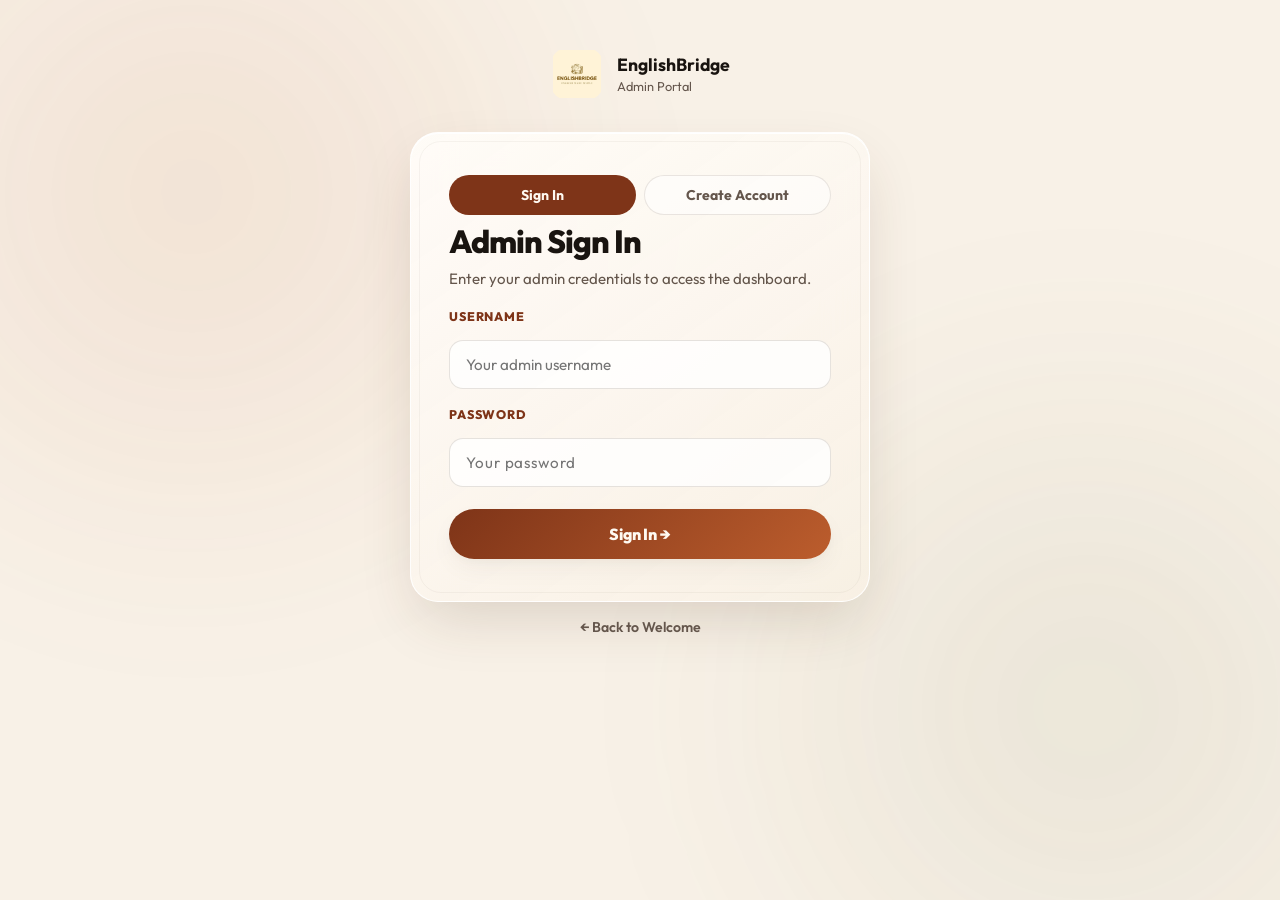
==== commit ccc3772d: "fix(ui): implement sidebar expansion, remove logo from login, and move to platform bottom without br" ====
--- a/admin-login.html
+++ b/admin-login.html
@@ -1,341 +1,338 @@
-<!DOCTYPE html>
-<html lang="en">
-<head>
-  <meta charset="UTF-8">
-  <meta name="viewport" content="width=device-width, initial-scale=1.0">
-  <title>Admin Login | EnglishBridge</title>
-  <link rel="preconnect" href="https://fonts.googleapis.com">
-  <link rel="preconnect" href="https://fonts.gstatic.com" crossorigin>
-  <link href="https://fonts.googleapis.com/css2?family=Outfit:wght@300;400;500;600;700;800&display=swap" rel="stylesheet">  <link rel="stylesheet" href="platform.css">
-  <style>
-    .auth-shell {
-      width: min(calc(100% - 32px), 460px);
-      margin: 0 auto;
-      padding: 48px 0 60px;
-      display: grid;
-      gap: 16px;
-    }
-
-    .auth-brand {
-      display: flex;
-      align-items: center;
-      gap: 14px;
-      justify-content: center;
-      margin-bottom: 8px;
-    }
-
-    .auth-card {
-      padding: 42px 38px;
-      border-radius: 28px;
-      background: linear-gradient(145deg, rgba(255,252,248,0.96), rgba(248,240,228,0.9));
-      backdrop-filter: blur(20px);
-      -webkit-backdrop-filter: blur(20px);
-      border: 1px solid rgba(255,255,255,0.9);
-      box-shadow: 0 24px 60px -12px rgba(75,48,26,0.18), inset 0 1px 0 rgba(255,255,255,1);
-      position: relative;
-    }
-
-    .auth-card::before {
-      content: "";
-      position: absolute;
-      inset: 8px;
-      border: 1px solid rgba(80,58,40,0.05);
-      border-radius: 22px;
-      pointer-events: none;
-    }
-
-    .auth-card h2 {
-      font-family: var(--font-family);
-      font-weight: 800;
-      letter-spacing: -0.03em;
-      font-size: 2rem;
-      margin-bottom: 6px;
-      color: var(--text);
-    }
-
-    .auth-subtitle {
-      color: var(--muted);
-      font-size: 0.94rem;
-      line-height: 1.6;
-      margin-bottom: 6px;
-    }
-
-    .form-label {
-      display: block;
-      font-size: 0.78rem;
-      font-weight: 800;
-      letter-spacing: 0.07em;
-      text-transform: uppercase;
-      color: var(--accent-deep);
-      margin: 18px 0 4px;
-    }
-
-    .auth-btn {
-      width: 100%;
-      margin-top: 22px;
-      min-height: 50px;
-      border-radius: 999px;
-      border: none;
-      background: linear-gradient(135deg, var(--accent-deep) 0%, var(--accent) 100%);
-      color: #fffaf2;
-      font-family: var(--font-family);
-      font-weight: 800;
-      font-size: 1rem;
-      letter-spacing: -0.01em;
-      cursor: pointer;
-      box-shadow: var(--shadow-soft);
-      transition: all 0.2s cubic-bezier(0.4, 0, 0.2, 1);
-    }
-
-    .auth-btn:hover {
-      transform: translateY(-2px);
-      box-shadow: var(--shadow);
-    }
-
-    .auth-btn:active {
-      transform: translateY(0);
-    }
-
-    .auth-btn:focus-visible {
-      outline: none;
-      box-shadow: 0 0 0 3.5px rgba(188, 93, 45, 0.3), var(--shadow-soft);
-    }
-
-    .auth-toggle {
-      display: block;
-      text-align: center;
-      margin-top: 18px;
-      color: var(--muted);
-      font-size: 0.9rem;
-    }
-
-    .auth-toggle button {
-      background: none;
-      border: none;
-      color: var(--accent-deep);
-      font-weight: 700;
-      cursor: pointer;
-      font-size: 0.9rem;
-      padding: 0;
-    }
-
-    .auth-toggle button:hover {
-      text-decoration: underline;
-    }
-
-    .error-msg {
-      margin-top: 12px;
-      padding: 12px 14px;
-      border-radius: 12px;
-      background: rgba(188,93,45,0.1);
-      border: 1px solid rgba(188,93,45,0.2);
-      color: var(--accent-deep);
-      font-size: 0.9rem;
-      font-weight: 600;
-      display: none;
-    }
-
-    .error-msg.show {
-      display: block;
-    }
-
-    .success-msg {
-      margin-top: 12px;
-      padding: 12px 14px;
-      border-radius: 12px;
-      background: rgba(111,124,74,0.1);
-      border: 1px solid rgba(111,124,74,0.2);
-      color: #3d5220;
-      font-size: 0.9rem;
-      font-weight: 600;
-      display: none;
-    }
-
-    .success-msg.show {
-      display: block;
-    }
-
-    .mode-tab {
-      display: flex;
-      gap: 8px;
-      margin-bottom: 6px;
-    }
-
-    .mode-tab-btn {
-      flex: 1;
-      min-height: 40px;
-      border-radius: 999px;
-      border: 1px solid rgba(80,58,40,0.12);
-      background: rgba(255,255,255,0.5);
-      color: var(--muted);
-      font-weight: 700;
-      font-size: 0.88rem;
-      cursor: pointer;
-      transition: all 0.15s ease;
-    }
-
-    .mode-tab-btn.active {
-      background: var(--accent-deep);
-      color: #fffaf2;
-      border-color: transparent;
-    }
-
-    .back-link {
-      display: flex;
-      align-items: center;
-      justify-content: center;
-      gap: 6px;
-      color: var(--muted);
-      font-size: 0.88rem;
-      font-weight: 600;
-      cursor: pointer;
-      background: none;
-      border: none;
-      padding: 0;
-    }
-
-    .back-link:hover { color: var(--text); }
-
-    input[type="password"] { letter-spacing: 0.06em; }
-  </style>
-</head>
-<body>
-
-<div class="auth-shell">
-
-  <div class="auth-brand">
-    <div class="auth-brand">
-    <div style="display: flex; align-items: center; gap: 16px;">
-      <div class="platform-brand" style="margin: 0;">
-        <div class="platform-brand-mark" style="overflow:hidden;background:transparent;border:none;box-shadow:none;padding:2px;">
-          <img src="EnglishBridgeLogo.png" alt="EnglishBridge logo" style="width:100%;height:100%;object-fit:contain;">
-        </div>
-        <div class="platform-brand-copy" style="text-align:left; display:flex; flex-direction:column; justify-content: center;">
-          <strong style="color:var(--text); font-size:1.1rem; line-height:1.2;">EnglishBridge</strong>
-          <span style="color:var(--muted); font-size:0.8rem;">Admin Portal</span>
-        </div>
-      </div>
-      <!-- Divider -->
-      <div style="width: 1.5px; height: 32px; background: rgba(80,58,40,0.15); border-radius: 2px;"></div>
-      <!-- Placeholder for SenseSys Logo -->
-      <img src="sensesyslogo.png" alt="SenseSys Logo" style="height: 24px; object-fit: contain; margin-top: 2px;">
-    </div>
-  </div>
-  </div>
-
-  <div class="auth-card">
-
-    <div class="mode-tab">
-      <button class="mode-tab-btn active" id="tabLogin" onclick="switchTab('login')">Sign In</button>
-      <button class="mode-tab-btn" id="tabRegister" onclick="switchTab('register')">Create Account</button>
-    </div>
-
-    <!-- LOGIN MODE -->
-    <div id="loginForm">
-      <h2>Admin Sign In</h2>
-      <p class="auth-subtitle">Enter your admin credentials to access the dashboard.</p>
-
-      <label class="form-label" for="loginUser">Username</label>
-      <input id="loginUser" type="text" placeholder="Your admin username" autocomplete="username">
-
-      <label class="form-label" for="loginPass">Password</label>
-      <input id="loginPass" type="password" placeholder="Your password" autocomplete="current-password">
-
-      <div class="error-msg" id="loginError"></div>
-
-      <button class="auth-btn" onclick="doLogin()">Sign In →</button>
-    </div>
-
-    <!-- REGISTER MODE -->
-    <div id="registerForm" style="display:none;">
-      <h2>Create Admin Account</h2>
-      <p class="auth-subtitle">Set up a new admin account. You can create multiple accounts for different teachers.</p>
-
-      <label class="form-label" for="regUser">Username</label>
-      <input id="regUser" type="text" placeholder="Choose a username" autocomplete="username">
-
-      <label class="form-label" for="regPass">Password</label>
-      <input id="regPass" type="password" placeholder="Choose a password" autocomplete="new-password">
-
-      <label class="form-label" for="regPassConfirm">Confirm Password</label>
-      <input id="regPassConfirm" type="password" placeholder="Repeat your password" autocomplete="new-password">
-
-      <div class="error-msg" id="registerError"></div>
-      <div class="success-msg" id="registerSuccess"></div>
-
-      <button class="auth-btn" onclick="doRegister()">Create Account →</button>
-    </div>
-
-  </div>
-
-  <button class="back-link" onclick="window.location.href='index.html'">← Back to Welcome</button>
-
-</div>
-
-<script src="Api.js"></script>
-<script>
-function switchTab(mode) {
-  const isLogin = mode === "login";
-  document.getElementById("loginForm").style.display    = isLogin ? "" : "none";
-  document.getElementById("registerForm").style.display = isLogin ? "none" : "";
-  document.getElementById("tabLogin").classList.toggle("active", isLogin);
-  document.getElementById("tabRegister").classList.toggle("active", !isLogin);
-  clearErrors();
-}
-
-function clearErrors() {
-  ["loginError","registerError","registerSuccess"].forEach(id => {
-    const el = document.getElementById(id);
-    if (el) { el.classList.remove("show"); el.textContent = ""; }
-  });
-}
-
-function showError(id, msg)   { const el = document.getElementById(id); if (el) { el.textContent = msg; el.classList.add("show"); } }
-function showSuccess(id, msg) { const el = document.getElementById(id); if (el) { el.textContent = msg; el.classList.add("show"); } }
-
-async function doLogin() {
-  const username = document.getElementById("loginUser").value.trim();
-  const password = document.getElementById("loginPass").value;
-  if (!username || !password) { showError("loginError", "Please enter your username and password."); return; }
-  const btn = document.querySelector("#loginForm .auth-btn");
-  if (btn) { btn.textContent = "Signing in…"; btn.disabled = true; }
-  try {
-    await Auth.login(username, password);
-    window.location.href = "admin.html";
-  } catch (err) {
-    showError("loginError", err.message || "Incorrect username or password.");
-    if (btn) { btn.textContent = "Sign In →"; btn.disabled = false; }
-  }
-}
-
-async function doRegister() {
-  const username = document.getElementById("regUser").value.trim();
-  const password = document.getElementById("regPass").value;
-  const confirm  = document.getElementById("regPassConfirm").value;
-  if (!username || !password) { showError("registerError", "Please fill in all fields."); return; }
-  if (username.length < 3)    { showError("registerError", "Username must be at least 3 characters."); return; }
-  if (password.length < 6)    { showError("registerError", "Password must be at least 6 characters."); return; }
-  if (password !== confirm)   { showError("registerError", "Passwords do not match."); return; }
-  const btn = document.querySelector("#registerForm .auth-btn");
-  if (btn) { btn.textContent = "Creating…"; btn.disabled = true; }
-  try {
-    await Auth.register(username, password);
-    document.getElementById("regUser").value = "";
-    document.getElementById("regPass").value = "";
-    document.getElementById("regPassConfirm").value = "";
-    showSuccess("registerSuccess", `✓ Account "${username}" created! You can now sign in.`);
-    if (btn) { btn.textContent = "Create Account →"; btn.disabled = false; }
-  } catch (err) {
-    showError("registerError", err.message || "Could not create account.");
-    if (btn) { btn.textContent = "Create Account →"; btn.disabled = false; }
-  }
-}
-
-document.addEventListener("keydown", e => {
-  if (e.key !== "Enter") return;
-  const loginVisible = document.getElementById("loginForm").style.display !== "none";
-  if (loginVisible) doLogin(); else doRegister();
-});
-</script>
-</body>
+<!DOCTYPE html>
+<html lang="en">
+<head>
+  <meta charset="UTF-8">
+  <meta name="viewport" content="width=device-width, initial-scale=1.0">
+  <title>Admin Login | EnglishBridge</title>
+  <link rel="preconnect" href="https://fonts.googleapis.com">
+  <link rel="preconnect" href="https://fonts.gstatic.com" crossorigin>
+  <link href="https://fonts.googleapis.com/css2?family=Outfit:wght@300;400;500;600;700;800&display=swap" rel="stylesheet">  <link rel="stylesheet" href="platform.css">
+  <style>
+    .auth-shell {
+      width: min(calc(100% - 32px), 460px);
+      margin: 0 auto;
+      padding: 48px 0 60px;
+      display: grid;
+      gap: 16px;
+    }
+
+    .auth-brand {
+      display: flex;
+      align-items: center;
+      gap: 14px;
+      justify-content: center;
+      margin-bottom: 8px;
+    }
+
+    .auth-card {
+      padding: 42px 38px;
+      border-radius: 28px;
+      background: linear-gradient(145deg, rgba(255,252,248,0.96), rgba(248,240,228,0.9));
+      backdrop-filter: blur(20px);
+      -webkit-backdrop-filter: blur(20px);
+      border: 1px solid rgba(255,255,255,0.9);
+      box-shadow: 0 24px 60px -12px rgba(75,48,26,0.18), inset 0 1px 0 rgba(255,255,255,1);
+      position: relative;
+    }
+
+    .auth-card::before {
+      content: "";
+      position: absolute;
+      inset: 8px;
+      border: 1px solid rgba(80,58,40,0.05);
+      border-radius: 22px;
+      pointer-events: none;
+    }
+
+    .auth-card h2 {
+      font-family: var(--font-family);
+      font-weight: 800;
+      letter-spacing: -0.03em;
+      font-size: 2rem;
+      margin-bottom: 6px;
+      color: var(--text);
+    }
+
+    .auth-subtitle {
+      color: var(--muted);
+      font-size: 0.94rem;
+      line-height: 1.6;
+      margin-bottom: 6px;
+    }
+
+    .form-label {
+      display: block;
+      font-size: 0.78rem;
+      font-weight: 800;
+      letter-spacing: 0.07em;
+      text-transform: uppercase;
+      color: var(--accent-deep);
+      margin: 18px 0 4px;
+    }
+
+    .auth-btn {
+      width: 100%;
+      margin-top: 22px;
+      min-height: 50px;
+      border-radius: 999px;
+      border: none;
+      background: linear-gradient(135deg, var(--accent-deep) 0%, var(--accent) 100%);
+      color: #fffaf2;
+      font-family: var(--font-family);
+      font-weight: 800;
+      font-size: 1rem;
+      letter-spacing: -0.01em;
+      cursor: pointer;
+      box-shadow: var(--shadow-soft);
+      transition: all 0.2s cubic-bezier(0.4, 0, 0.2, 1);
+    }
+
+    .auth-btn:hover {
+      transform: translateY(-2px);
+      box-shadow: var(--shadow);
+    }
+
+    .auth-btn:active {
+      transform: translateY(0);
+    }
+
+    .auth-btn:focus-visible {
+      outline: none;
+      box-shadow: 0 0 0 3.5px rgba(188, 93, 45, 0.3), var(--shadow-soft);
+    }
+
+    .auth-toggle {
+      display: block;
+      text-align: center;
+      margin-top: 18px;
+      color: var(--muted);
+      font-size: 0.9rem;
+    }
+
+    .auth-toggle button {
+      background: none;
+      border: none;
+      color: var(--accent-deep);
+      font-weight: 700;
+      cursor: pointer;
+      font-size: 0.9rem;
+      padding: 0;
+    }
+
+    .auth-toggle button:hover {
+      text-decoration: underline;
+    }
+
+    .error-msg {
+      margin-top: 12px;
+      padding: 12px 14px;
+      border-radius: 12px;
+      background: rgba(188,93,45,0.1);
+      border: 1px solid rgba(188,93,45,0.2);
+      color: var(--accent-deep);
+      font-size: 0.9rem;
+      font-weight: 600;
+      display: none;
+    }
+
+    .error-msg.show {
+      display: block;
+    }
+
+    .success-msg {
+      margin-top: 12px;
+      padding: 12px 14px;
+      border-radius: 12px;
+      background: rgba(111,124,74,0.1);
+      border: 1px solid rgba(111,124,74,0.2);
+      color: #3d5220;
+      font-size: 0.9rem;
+      font-weight: 600;
+      display: none;
+    }
+
+    .success-msg.show {
+      display: block;
+    }
+
+    .mode-tab {
+      display: flex;
+      gap: 8px;
+      margin-bottom: 6px;
+    }
+
+    .mode-tab-btn {
+      flex: 1;
+      min-height: 40px;
+      border-radius: 999px;
+      border: 1px solid rgba(80,58,40,0.12);
+      background: rgba(255,255,255,0.5);
+      color: var(--muted);
+      font-weight: 700;
+      font-size: 0.88rem;
+      cursor: pointer;
+      transition: all 0.15s ease;
+    }
+
+    .mode-tab-btn.active {
+      background: var(--accent-deep);
+      color: #fffaf2;
+      border-color: transparent;
+    }
+
+    .back-link {
+      display: flex;
+      align-items: center;
+      justify-content: center;
+      gap: 6px;
+      color: var(--muted);
+      font-size: 0.88rem;
+      font-weight: 600;
+      cursor: pointer;
+      background: none;
+      border: none;
+      padding: 0;
+    }
+
+    .back-link:hover { color: var(--text); }
+
+    input[type="password"] { letter-spacing: 0.06em; }
+  </style>
+</head>
+<body>
+
+<div class="auth-shell">
+
+  <div class="auth-brand">
+    <div class="auth-brand">
+    <div style="display: flex; align-items: center; gap: 16px;">
+      <div class="platform-brand" style="margin: 0;">
+        <div class="platform-brand-mark" style="overflow:hidden;background:transparent;border:none;box-shadow:none;padding:2px;">
+          <img src="EnglishBridgeLogo.png" alt="EnglishBridge logo" style="width:100%;height:100%;object-fit:contain;">
+        </div>
+        <div class="platform-brand-copy" style="text-align:left; display:flex; flex-direction:column; justify-content: center;">
+          <strong style="color:var(--text); font-size:1.1rem; line-height:1.2;">EnglishBridge</strong>
+          <span style="color:var(--muted); font-size:0.8rem;">Admin Portal</span>
+        </div>
+      </div>
+      <!-- Divider -->
+      </div>
+  </div>
+  </div>
+
+  <div class="auth-card">
+
+    <div class="mode-tab">
+      <button class="mode-tab-btn active" id="tabLogin" onclick="switchTab('login')">Sign In</button>
+      <button class="mode-tab-btn" id="tabRegister" onclick="switchTab('register')">Create Account</button>
+    </div>
+
+    <!-- LOGIN MODE -->
+    <div id="loginForm">
+      <h2>Admin Sign In</h2>
+      <p class="auth-subtitle">Enter your admin credentials to access the dashboard.</p>
+
+      <label class="form-label" for="loginUser">Username</label>
+      <input id="loginUser" type="text" placeholder="Your admin username" autocomplete="username">
+
+      <label class="form-label" for="loginPass">Password</label>
+      <input id="loginPass" type="password" placeholder="Your password" autocomplete="current-password">
+
+      <div class="error-msg" id="loginError"></div>
+
+      <button class="auth-btn" onclick="doLogin()">Sign In →</button>
+    </div>
+
+    <!-- REGISTER MODE -->
+    <div id="registerForm" style="display:none;">
+      <h2>Create Admin Account</h2>
+      <p class="auth-subtitle">Set up a new admin account. You can create multiple accounts for different teachers.</p>
+
+      <label class="form-label" for="regUser">Username</label>
+      <input id="regUser" type="text" placeholder="Choose a username" autocomplete="username">
+
+      <label class="form-label" for="regPass">Password</label>
+      <input id="regPass" type="password" placeholder="Choose a password" autocomplete="new-password">
+
+      <label class="form-label" for="regPassConfirm">Confirm Password</label>
+      <input id="regPassConfirm" type="password" placeholder="Repeat your password" autocomplete="new-password">
+
+      <div class="error-msg" id="registerError"></div>
+      <div class="success-msg" id="registerSuccess"></div>
+
+      <button class="auth-btn" onclick="doRegister()">Create Account →</button>
+    </div>
+
+  </div>
+
+  <button class="back-link" onclick="window.location.href='index.html'">← Back to Welcome</button>
+
+</div>
+
+<script src="Api.js"></script>
+<script>
+function switchTab(mode) {
+  const isLogin = mode === "login";
+  document.getElementById("loginForm").style.display    = isLogin ? "" : "none";
+  document.getElementById("registerForm").style.display = isLogin ? "none" : "";
+  document.getElementById("tabLogin").classList.toggle("active", isLogin);
+  document.getElementById("tabRegister").classList.toggle("active", !isLogin);
+  clearErrors();
+}
+
+function clearErrors() {
+  ["loginError","registerError","registerSuccess"].forEach(id => {
+    const el = document.getElementById(id);
+    if (el) { el.classList.remove("show"); el.textContent = ""; }
+  });
+}
+
+function showError(id, msg)   { const el = document.getElementById(id); if (el) { el.textContent = msg; el.classList.add("show"); } }
+function showSuccess(id, msg) { const el = document.getElementById(id); if (el) { el.textContent = msg; el.classList.add("show"); } }
+
+async function doLogin() {
+  const username = document.getElementById("loginUser").value.trim();
+  const password = document.getElementById("loginPass").value;
+  if (!username || !password) { showError("loginError", "Please enter your username and password."); return; }
+  const btn = document.querySelector("#loginForm .auth-btn");
+  if (btn) { btn.textContent = "Signing in…"; btn.disabled = true; }
+  try {
+    await Auth.login(username, password);
+    window.location.href = "admin.html";
+  } catch (err) {
+    showError("loginError", err.message || "Incorrect username or password.");
+    if (btn) { btn.textContent = "Sign In →"; btn.disabled = false; }
+  }
+}
+
+async function doRegister() {
+  const username = document.getElementById("regUser").value.trim();
+  const password = document.getElementById("regPass").value;
+  const confirm  = document.getElementById("regPassConfirm").value;
+  if (!username || !password) { showError("registerError", "Please fill in all fields."); return; }
+  if (username.length < 3)    { showError("registerError", "Username must be at least 3 characters."); return; }
+  if (password.length < 6)    { showError("registerError", "Password must be at least 6 characters."); return; }
+  if (password !== confirm)   { showError("registerError", "Passwords do not match."); return; }
+  const btn = document.querySelector("#registerForm .auth-btn");
+  if (btn) { btn.textContent = "Creating…"; btn.disabled = true; }
+  try {
+    await Auth.register(username, password);
+    document.getElementById("regUser").value = "";
+    document.getElementById("regPass").value = "";
+    document.getElementById("regPassConfirm").value = "";
+    showSuccess("registerSuccess", `✓ Account "${username}" created! You can now sign in.`);
+    if (btn) { btn.textContent = "Create Account →"; btn.disabled = false; }
+  } catch (err) {
+    showError("registerError", err.message || "Could not create account.");
+    if (btn) { btn.textContent = "Create Account →"; btn.disabled = false; }
+  }
+}
+
+document.addEventListener("keydown", e => {
+  if (e.key !== "Enter") return;
+  const loginVisible = document.getElementById("loginForm").style.display !== "none";
+  if (loginVisible) doLogin(); else doRegister();
+});
+</script>
+</body>
 </html>
--- a/platform.css
+++ b/platform.css
@@ -1119,4 +1119,111 @@
   font-size: 0.84rem;
   font-weight: 700;
   cursor: pointer;
-}+}
+/* ── PRO MAX UI/UX UPGRADES ── */
+body {
+  background: var(--bg);
+}
+
+/* Animated Mesh Orbs */
+body::before, body::after {
+  content: "";
+  position: fixed;
+  width: 70vw;
+  height: 70vw;
+  border-radius: 50%;
+  filter: blur(90px);
+  z-index: -1;
+  opacity: 0.6;
+  pointer-events: none;
+  animation: orbFloat 25s infinite alternate cubic-bezier(0.4, 0, 0.2, 1);
+}
+
+body::before {
+  top: -20vw;
+  left: -20vw;
+  background: radial-gradient(circle, rgba(188, 93, 45, 0.18) 0%, rgba(188, 93, 45, 0) 70%);
+}
+
+body::after {
+  bottom: -20vw;
+  right: -20vw;
+  background: radial-gradient(circle, rgba(96, 114, 61, 0.16) 0%, rgba(96, 114, 61, 0) 70%);
+  animation-duration: 30s;
+  animation-direction: alternate-reverse;
+}
+
+@keyframes orbFloat {
+  0% { transform: translate(0, 0) scale(1); }
+  33% { transform: translate(5vw, 8vw) scale(1.1); }
+  66% { transform: translate(-3vw, 12vw) scale(0.9); }
+  100% { transform: translate(8vw, -5vw) scale(1.05); }
+}
+
+/* Page Load Animation */
+.page-container, .welcome-shell, .app-view, .lesson-shell, .admin-shell {
+  animation: pageEntrance 0.7s cubic-bezier(0.16, 1, 0.3, 1) both;
+}
+
+@keyframes pageEntrance {
+  from { opacity: 0; transform: translateY(24px) scale(0.98); filter: blur(4px); }
+  to { opacity: 1; transform: translateY(0) scale(1); filter: blur(0); }
+}
+
+/* Enhanced 3D Hover on Cards */
+.portal-card, .admin-card, .module-card, .stat-card {
+  transition: transform 0.4s cubic-bezier(0.34, 1.56, 0.64, 1), box-shadow 0.4s ease, border-color 0.4s ease;
+  transform-style: preserve-3d;
+  will-change: transform, box-shadow;
+}
+
+.portal-card:hover, .admin-card:hover, .module-card:hover, .stat-card:hover {
+  transform: translateY(-8px) scale(1.02);
+  box-shadow: 0 32px 72px -12px rgba(60, 36, 18, 0.2), 0 16px 32px -8px rgba(60, 36, 18, 0.1);
+  border-color: rgba(255, 255, 255, 1);
+}
+
+.portal-card:active, .admin-card:active, .module-card:active {
+  transform: translateY(-2px) scale(0.99);
+}
+
+/* Glass Buttons Upgrade */
+button, .primary-action, .secondary-action {
+  position: relative;
+  overflow: hidden;
+  transition: all 0.3s cubic-bezier(0.16, 1, 0.3, 1);
+}
+
+button::after, .primary-action::after, .secondary-action::after {
+  content: "";
+  position: absolute;
+  inset: 0;
+  background: linear-gradient(120deg, transparent, rgba(255,255,255,0.3), transparent);
+  transform: translateX(-100%);
+  transition: transform 0.6s ease;
+}
+
+button:hover::after, .primary-action:hover::after, .secondary-action:hover::after {
+  transform: translateX(100%);
+}
+
+.primary-action:hover {
+  box-shadow: 0 12px 28px rgba(188, 93, 45, 0.35);
+  transform: translateY(-2px);
+}
+
+/* Custom Scrollbar for modern feel */
+::-webkit-scrollbar {
+  width: 8px;
+  height: 8px;
+}
+::-webkit-scrollbar-track {
+  background: transparent;
+}
+::-webkit-scrollbar-thumb {
+  background: rgba(80, 58, 40, 0.15);
+  border-radius: 999px;
+}
+::-webkit-scrollbar-thumb:hover {
+  background: rgba(80, 58, 40, 0.25);
+}
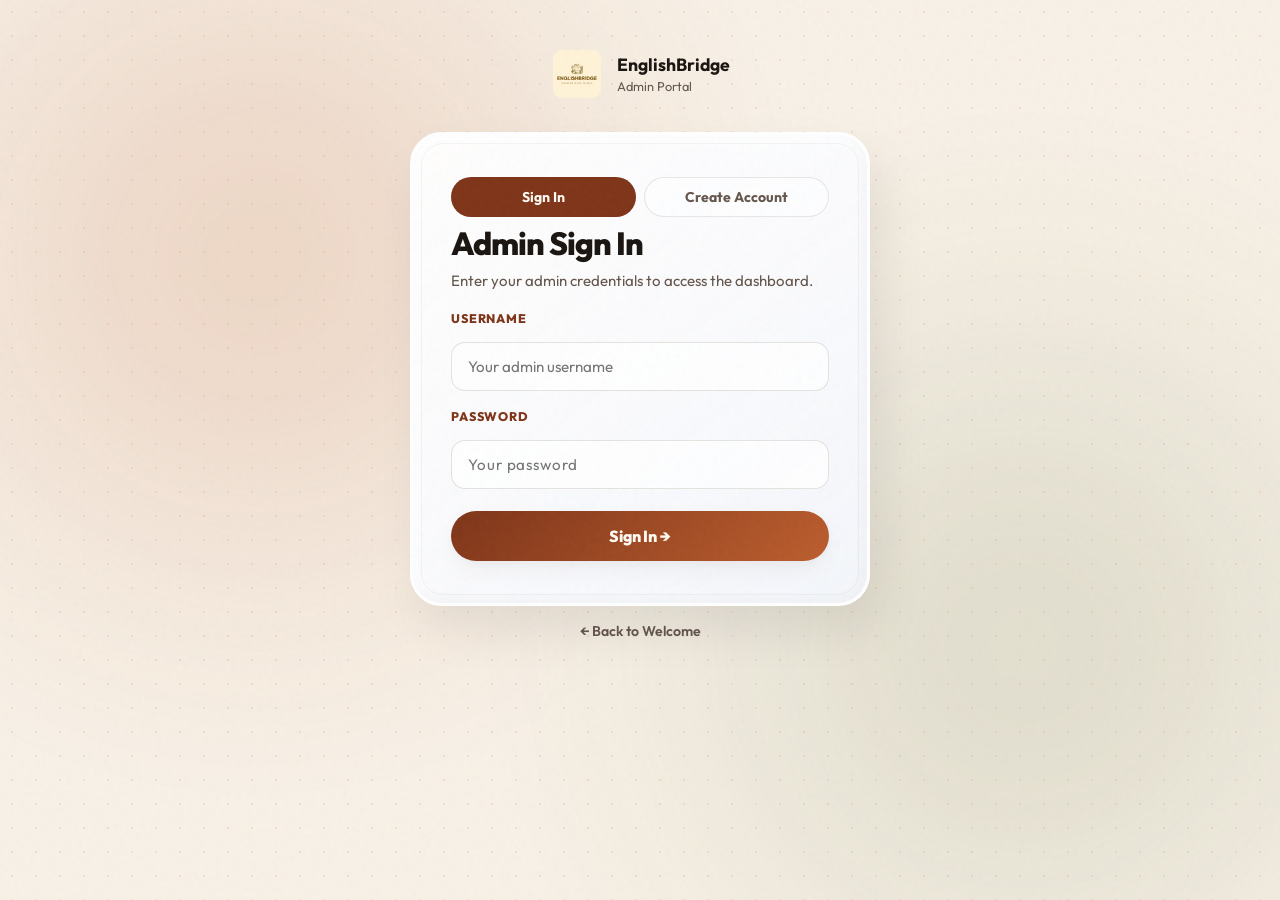
==== commit 97712750: "UI/UX: Upgrade design system to Claymorphism and update backgrounds" ====
--- a/admin-login.html
+++ b/admin-login.html
@@ -26,12 +26,12 @@
 
     .auth-card {
       padding: 42px 38px;
-      border-radius: 28px;
-      background: linear-gradient(145deg, rgba(255,252,248,0.96), rgba(248,240,228,0.9));
+      border-radius: 32px;
+      background: linear-gradient(145deg, rgba(255,255,255,0.96), rgba(245,248,255,0.9));
       backdrop-filter: blur(20px);
       -webkit-backdrop-filter: blur(20px);
-      border: 1px solid rgba(255,255,255,0.9);
-      box-shadow: 0 24px 60px -12px rgba(75,48,26,0.18), inset 0 1px 0 rgba(255,255,255,1);
+      border: 3px solid #ffffff;
+      box-shadow: inset -4px -4px 12px rgba(0,0,0,0.03), 12px 24px 48px rgba(0,0,0,0.08), inset 4px 4px 12px rgba(255,255,255,0.9);
       position: relative;
     }
 
--- a/platform.css
+++ b/platform.css
@@ -1,1140 +1,1169 @@
-@import url("https://fonts.googleapis.com/css2?family=Outfit:wght@300;400;500;600;700;800;900&display=swap");
-
-:root {
-  --font-family: "Outfit", -apple-system, BlinkMacSystemFont, "Segoe UI", Roboto, sans-serif;
-  --bg: #f8f1e7;
-  --surface: rgba(255, 252, 247, 0.82);
-  --surface-strong: #fffdfa;
-  --surface-dark: rgba(36, 26, 20, 0.96);
-  --surface-glass: rgba(255, 255, 255, 0.72);
-  --text: #191410;
-  --muted: #64564c;
-  --line: rgba(80, 58, 40, 0.08);
-  --line-strong: rgba(80, 58, 40, 0.14);
-  --accent: #bc5d2d;
-  --accent-hover: #a1481e;
-  --accent-deep: #7e3418;
-  --accent-soft: rgba(188, 93, 45, 0.08);
-  --olive: #60723d;
-  --olive-deep: #435227;
-  --shadow: 0 20px 48px -10px rgba(60, 36, 18, 0.12), 0 8px 20px -6px rgba(60, 36, 18, 0.06);
-  --shadow-soft: 0 10px 28px -6px rgba(60, 36, 18, 0.07), 0 4px 10px -2px rgba(60, 36, 18, 0.03);
-  --shadow-hover: 0 28px 60px -8px rgba(60, 36, 18, 0.16), 0 14px 28px -4px rgba(60, 36, 18, 0.08);
-  --shadow-glass: inset 0 1px 0 0 rgba(255, 255, 255, 0.9), 0 12px 36px rgba(75, 48, 26, 0.08);
-  --radius-xl: 32px;
-  --radius-lg: 24px;
-  --radius-md: 18px;
-  --radius-sm: 12px;
-  --max-width: 1380px;
-}
-
-* {
-  box-sizing: border-box;
-}
-
-html {
-  scroll-behavior: smooth;
-}
-
-body {
-  margin: 0;
-  min-width: 320px;
-  font-family: var(--font-family);
-  font-feature-settings: "cv02", "cv03", "cv04", "cv11";
-  color: var(--text);
-  -webkit-font-smoothing: antialiased;
-  -moz-osx-font-smoothing: grayscale;
-  background:
-    radial-gradient(circle at 10% 8%, rgba(188, 93, 45, 0.12), transparent 32%),
-    radial-gradient(circle at 90% 18%, rgba(96, 114, 61, 0.12), transparent 30%),
-    radial-gradient(circle at 50% 85%, rgba(188, 93, 45, 0.06), transparent 35%),
-    linear-gradient(180deg, #faf3ea 0%, #f4eae0 100%);
-  background-attachment: fixed;
-}
-
-button,
-input,
-select,
-textarea {
-  font-family: inherit;
-  font-size: inherit;
-}
-
-button {
-  cursor: pointer;
-}
-
-h1,
-h2,
-h3,
-h4,
-h5,
-h6,
-p {
-  margin: 0;
-}
-
-h1,
-h2,
-h3,
-h4,
-h5,
-h6 {
-  font-family: var(--font-family);
-  font-weight: 700;
-  letter-spacing: -0.025em;
-  color: var(--text);
-}
-
-.platform-shell {
-  width: min(calc(100% - 40px), var(--max-width));
-  margin: 0 auto;
-  padding: 24px 0 48px;
-}
-
-.platform-header,
-.sidebar-panel,
-.hero-band,
-.workspace-panel,
-.module-card,
-.site-note {
-  border: 1px solid rgba(255, 255, 255, 0.85);
-  box-shadow: var(--shadow-glass);
-}
-
-.platform-header {
-  position: sticky;
-  top: 16px;
-  z-index: 20;
-  display: flex;
-  align-items: center;
-  justify-content: space-between;
-  gap: 20px;
-  padding: 16px 24px;
-  border-radius: var(--radius-lg);
-  background: rgba(255, 251, 246, 0.78);
-  backdrop-filter: blur(20px);
-  -webkit-backdrop-filter: blur(20px);
-  box-shadow:
-    inset 0 1px 0 rgba(255, 255, 255, 0.95),
-    0 16px 36px -8px rgba(75, 48, 26, 0.1);
-  border: 1px solid rgba(255, 255, 255, 0.85);
-  transition: all 0.25s ease;
-}
-
-.platform-brand {
-  display: flex;
-  align-items: center;
-  gap: 14px;
-}
-
-.platform-brand-mark {
-  display: inline-flex;
-  align-items: center;
-  justify-content: center;
-  width: 52px;
-  height: 52px;
-  border-radius: 16px;
-  background: linear-gradient(145deg, #ffffff, #fdf5eb);
-  border: 1px solid rgba(188, 93, 45, 0.18);
-  color: #fffaf3;
-  font-weight: 800;
-  box-shadow:
-    inset 0 1px 0 rgba(255, 255, 255, 0.9),
-    0 8px 18px rgba(126, 52, 24, 0.12);
-  transition: transform 0.2s ease;
-}
-
-.platform-brand-mark:hover {
-  transform: scale(1.04);
-}
-
-.platform-brand-copy {
-  display: flex;
-  flex-direction: column;
-  gap: 2px;
-}
-
-.platform-brand-copy strong {
-  font-size: 1.15rem;
-}
-
-.platform-brand-copy span {
-  color: var(--muted);
-  font-size: 0.92rem;
-}
-
-.platform-header-actions {
-  display: flex;
-  align-items: center;
-  gap: 12px;
-}
-
-.header-chip {
-  min-height: 44px;
-  padding: 0 16px;
-  border-radius: 999px;
-  border: 1px solid rgba(80, 58, 40, 0.12);
-  background: rgba(255, 255, 255, 0.56);
-  color: var(--text);
-}
-
-.header-chip-strong {
-  background: var(--text);
-  color: #fffaf2;
-}
-
-.platform-main {
-  display: grid;
-  grid-template-columns: minmax(280px, 320px) minmax(0, 1fr);
-  gap: 24px;
-  padding-top: 24px;
-}
-
-.platform-sidebar {
-  display: grid;
-  gap: 18px;
-  align-content: start;
-}
-
-.sidebar-panel,
-.hero-band,
-.workspace-panel {
-  border-radius: var(--radius-lg);
-  background: linear-gradient(145deg, rgba(255, 252, 248, 0.94), rgba(250, 243, 233, 0.88));
-  backdrop-filter: blur(16px);
-  -webkit-backdrop-filter: blur(16px);
-  padding: 24px;
-  position: relative;
-  border: 1px solid rgba(255, 255, 255, 0.88);
-  box-shadow: var(--shadow-glass);
-}
-
-.sidebar-panel::before,
-.hero-band::before,
-.workspace-panel::before {
-  content: "";
-  position: absolute;
-  inset: 8px;
-  border: 1px solid rgba(80, 58, 40, 0.05);
-  border-radius: calc(var(--radius-lg) - 6px);
-  pointer-events: none;
-}
-
-.panel-label {
-  color: var(--accent-deep);
-  font-size: 0.76rem;
-  font-weight: 800;
-  letter-spacing: 0.09em;
-  text-transform: uppercase;
-}
-
-.sidebar-title {
-  margin-top: 12px;
-  font-size: clamp(2rem, 4vw, 3rem);
-  line-height: 1.05;
-}
-
-.sidebar-copy {
-  margin-top: 14px;
-  color: var(--muted);
-  line-height: 1.7;
-}
-
-.panel-head,
-.section-head {
-  display: flex;
-  align-items: start;
-  justify-content: space-between;
-  gap: 16px;
-}
-
-.pill,
-.status-badge {
-  display: inline-flex;
-  align-items: center;
-  justify-content: center;
-  min-height: 32px;
-  padding: 0 14px;
-  border-radius: 999px;
-  background: linear-gradient(135deg, rgba(188, 93, 45, 0.1), rgba(188, 93, 45, 0.05));
-  border: 1px solid rgba(188, 93, 45, 0.18);
-  color: var(--accent-deep);
-  font-size: 0.84rem;
-  font-weight: 700;
-  letter-spacing: 0.01em;
-}
-
-.class-list,
-.progress-grid,
-.module-grid,
-.question-stack {
-  display: grid;
-  gap: 12px;
-}
-
-.class-list {
-  margin-top: 16px;
-}
-
-.class-button {
-  display: grid;
-  gap: 4px;
-  width: 100%;
-  padding: 16px 18px;
-  border-radius: var(--radius-md);
-  border: 1px solid rgba(80, 58, 40, 0.09);
-  background: rgba(255, 255, 255, 0.68);
-  backdrop-filter: blur(8px);
-  -webkit-backdrop-filter: blur(8px);
-  text-align: left;
-  cursor: pointer;
-  transition: all 0.2s cubic-bezier(0.4, 0, 0.2, 1);
-}
-
-.class-button:hover {
-  transform: translateY(-2px);
-  background: rgba(255, 255, 255, 0.95);
-  border-color: rgba(188, 93, 45, 0.24);
-  box-shadow: var(--shadow-soft);
-}
-
-.class-button strong {
-  font-size: 1rem;
-  font-weight: 700;
-  color: var(--text);
-}
-
-.class-button span {
-  color: var(--muted);
-  font-size: 0.88rem;
-}
-
-.class-button.is-active {
-  background: #ffffff;
-  border-color: var(--accent);
-  box-shadow: 0 0 0 2px rgba(188, 93, 45, 0.2), var(--shadow-soft);
-  transform: translateY(-2px);
-}
-
-.progress-panel {
-  gap: 14px;
-}
-
-.progress-bar {
-  width: 100%;
-  height: 12px;
-  border-radius: 999px;
-  background: rgba(80, 58, 40, 0.08);
-  overflow: hidden;
-  margin-top: 14px;
-}
-
-.progress-fill {
-  width: 0;
-  height: 100%;
-  border-radius: 999px;
-  background: linear-gradient(90deg, var(--accent), #d68b46);
-  transition: width 220ms ease;
-}
-
-.progress-grid {
-  margin-top: 14px;
-  grid-template-columns: repeat(2, minmax(0, 1fr));
-}
-
-.progress-item {
-  padding: 14px;
-  border-radius: 16px;
-  background: rgba(255, 255, 255, 0.56);
-  border: 1px solid rgba(80, 58, 40, 0.08);
-}
-
-.progress-item strong {
-  display: block;
-  margin-bottom: 4px;
-  font-size: 1rem;
-}
-
-.progress-item span {
-  color: var(--muted);
-  font-size: 0.88rem;
-}
-
-.platform-content {
-  display: grid;
-  gap: 24px;
-}
-
-.hero-band {
-  display: flex;
-  align-items: end;
-  justify-content: space-between;
-  gap: 24px;
-}
-
-.hero-band h2 {
-  margin-top: 10px;
-  font-size: clamp(2rem, 4vw, 3rem);
-  line-height: 1;
-}
-
-.hero-band p:last-child,
-#classSummary {
-  margin-top: 12px;
-  max-width: 62ch;
-  color: var(--muted);
-  line-height: 1.75;
-}
-
-.hero-band-stats {
-  display: grid;
-  grid-template-columns: repeat(3, minmax(110px, 1fr));
-  gap: 12px;
-  min-width: min(100%, 380px);
-}
-
-.hero-band-stats div {
-  padding: 16px;
-  border-radius: 18px;
-  background: rgba(255, 255, 255, 0.6);
-  border: 1px solid rgba(80, 58, 40, 0.1);
-}
-
-.hero-band-stats span {
-  display: block;
-  margin-bottom: 8px;
-  color: var(--muted);
-  font-size: 0.84rem;
-}
-
-.hero-band-stats strong {
-  font-size: 1.1rem;
-}
-
-.content-section {
-  display: grid;
-  gap: 16px;
-}
-
-.section-head h3 {
-  margin-top: 6px;
-  font-size: 1.45rem;
-}
-
-.text-button {
-  padding: 0;
-  border: 0;
-  background: transparent;
-  color: var(--accent-deep);
-  font-weight: 700;
-}
-
-.module-grid {
-  grid-template-columns: repeat(2, minmax(0, 1fr));
-}
-
-.module-card {
-  padding: 22px 24px;
-  border-radius: var(--radius-lg);
-  background: linear-gradient(145deg, rgba(255, 252, 247, 0.94), rgba(248, 240, 229, 0.9));
-  backdrop-filter: blur(12px);
-  -webkit-backdrop-filter: blur(12px);
-  border: 1px solid rgba(255, 255, 255, 0.85);
-  box-shadow: var(--shadow-glass);
-  text-align: left;
-  transition: all 0.22s cubic-bezier(0.4, 0, 0.2, 1);
-  cursor: pointer;
-  position: relative;
-}
-
-.module-card:hover {
-  transform: translateY(-3px);
-  box-shadow: var(--shadow);
-  border-color: rgba(188, 93, 45, 0.25);
-}
-
-.module-card.is-active {
-  transform: translateY(-2px);
-  box-shadow: var(--shadow);
-  border-color: var(--accent);
-  background: #ffffff;
-}
-
-.module-card-top {
-  display: flex;
-  align-items: center;
-  justify-content: space-between;
-  gap: 12px;
-  margin-bottom: 14px;
-}
-
-.module-card h4 {
-  margin: 0 0 8px;
-  font-size: 1.2rem;
-  font-weight: 700;
-  letter-spacing: -0.02em;
-}
-
-.module-card p {
-  color: var(--muted);
-  line-height: 1.65;
-  font-size: 0.95rem;
-}
-
-.module-meta {
-  display: inline-flex;
-  align-items: center;
-  min-height: 30px;
-  padding: 0 12px;
-  border-radius: 999px;
-  background: rgba(96, 114, 61, 0.12);
-  border: 1px solid rgba(96, 114, 61, 0.2);
-  color: var(--olive-deep);
-  font-size: 0.8rem;
-  font-weight: 700;
-}
-
-.workspace-grid {
-  display: grid;
-  grid-template-columns: minmax(0, 1.15fr) minmax(300px, 0.85fr);
-  gap: 24px;
-}
-
-.lesson-description {
-  margin-top: 16px;
-  color: var(--muted);
-  line-height: 1.75;
-}
-
-.question-stack {
-  margin-top: 22px;
-}
-
-.question-card {
-  padding: 22px 24px;
-  border-radius: var(--radius-md);
-  background: rgba(255, 255, 255, 0.72);
-  backdrop-filter: blur(8px);
-  -webkit-backdrop-filter: blur(8px);
-  border: 1px solid rgba(80, 58, 40, 0.08);
-  box-shadow: var(--shadow-soft);
-  transition: all 0.2s ease;
-}
-
-.question-card h4 {
-  margin-bottom: 10px;
-  font-size: 1.05rem;
-  font-weight: 700;
-  color: var(--text);
-}
-
-.question-card p {
-  color: var(--muted);
-  line-height: 1.65;
-  font-size: 0.95rem;
-}
-
-.choice-list {
-  display: grid;
-  gap: 10px;
-  margin-top: 14px;
-}
-
-.choice-button {
-  width: 100%;
-  padding: 14px 18px;
-  border-radius: 14px;
-  border: 1px solid rgba(80, 58, 40, 0.09);
-  background: rgba(255, 255, 255, 0.88);
-  text-align: left;
-  font-family: inherit;
-  font-size: 0.95rem;
-  font-weight: 500;
-  color: var(--text);
-  cursor: pointer;
-  transition: all 0.18s cubic-bezier(0.4, 0, 0.2, 1);
-}
-
-.choice-button:hover {
-  background: #ffffff;
-  border-color: rgba(188, 93, 45, 0.3);
-  transform: translateX(3px);
-  box-shadow: 0 4px 12px rgba(80, 58, 40, 0.06);
-}
-
-.choice-button.is-selected {
-  border-color: var(--accent);
-  background: linear-gradient(135deg, rgba(188, 93, 45, 0.1), rgba(188, 93, 45, 0.04));
-  color: var(--accent-deep);
-  font-weight: 700;
-  box-shadow: 0 0 0 2px rgba(188, 93, 45, 0.2);
-}
-
-.question-actions {
-  display: flex;
-  flex-wrap: wrap;
-  gap: 10px;
-  margin-top: 20px;
-}
-
-.primary-action,
-.secondary-action {
-  min-height: 46px;
-  padding: 0 22px;
-  border-radius: 999px;
-  font-weight: 700;
-  font-size: 0.93rem;
-  letter-spacing: -0.01em;
-  cursor: pointer;
-  display: inline-flex;
-  align-items: center;
-  justify-content: center;
-  gap: 8px;
-  transition: all 0.2s cubic-bezier(0.4, 0, 0.2, 1);
-  box-shadow: var(--shadow-soft);
-}
-
-.primary-action {
-  border: 1px solid rgba(255, 255, 255, 0.18);
-  background: linear-gradient(135deg, #241a14 0%, #3d2c20 100%);
-  color: #fffaf2;
-  box-shadow: 0 10px 24px -4px rgba(36, 26, 20, 0.24), inset 0 1px 0 rgba(255, 255, 255, 0.2);
-}
-
-.primary-action:hover {
-  transform: translateY(-2px);
-  box-shadow: 0 16px 32px -4px rgba(36, 26, 20, 0.3), inset 0 1px 0 rgba(255, 255, 255, 0.3);
-  background: linear-gradient(135deg, #150f0b 0%, #291d15 100%);
-}
-
-.primary-action:active {
-  transform: translateY(0);
-}
-
-.primary-action:focus-visible {
-  outline: none;
-  box-shadow: 0 0 0 3.5px rgba(188, 93, 45, 0.35), var(--shadow-soft);
-}
-
-.secondary-action {
-  border: 1px solid rgba(80, 58, 40, 0.12);
-  background: rgba(255, 255, 255, 0.76);
-  backdrop-filter: blur(10px);
-  -webkit-backdrop-filter: blur(10px);
-  color: var(--text);
-}
-
-.secondary-action:hover {
-  transform: translateY(-2px);
-  box-shadow: var(--shadow);
-  background: rgba(255, 255, 255, 0.98);
-  border-color: rgba(80, 58, 40, 0.22);
-}
-
-.secondary-action:active {
-  transform: translateY(0);
-}
-
-.secondary-action:focus-visible {
-  outline: none;
-  box-shadow: 0 0 0 3.5px rgba(80, 58, 40, 0.2), var(--shadow-soft);
-}
-
-.ai-panel {
-  align-content: start;
-}
-
-.ai-card {
-  padding: 18px;
-  border-radius: 18px;
-  background: rgba(255, 255, 255, 0.56);
-  border: 1px solid rgba(80, 58, 40, 0.1);
-}
-
-.ai-card + .ai-card {
-  margin-top: 14px;
-}
-
-.ai-title {
-  margin-bottom: 10px;
-  font-weight: 800;
-}
-
-.ai-copy {
-  color: var(--muted);
-  line-height: 1.7;
-}
-
-.full-width {
-  width: 100%;
-  margin-top: 14px;
-}
-
-.empty-state {
-  padding: 24px;
-  border-radius: 18px;
-  background: rgba(255, 255, 255, 0.52);
-  border: 1px dashed rgba(80, 58, 40, 0.18);
-  color: var(--muted);
-  line-height: 1.7;
-}
-
-@media (max-width: 1120px) {
-  .platform-main,
-  .workspace-grid,
-  .hero-band,
-  .module-grid {
-    grid-template-columns: 1fr;
-  }
-
-  .hero-band {
-    align-items: start;
-  }
-
-  .hero-band-stats {
-    min-width: 0;
-  }
-}
-
-@media (max-width: 760px) {
-  .platform-shell {
-    width: min(calc(100% - 20px), var(--max-width));
-    padding-top: 16px;
-  }
-
-  .platform-header {
-    flex-wrap: wrap;
-    gap: 16px;
-    padding: 16px;
-  }
-
-  .platform-header-actions {
-    width: 100%;
-    flex-wrap: wrap;
-  }
-
-  .header-chip {
-    flex: 1 1 180px;
-  }
-
-  .sidebar-title,
-  .hero-band h2 {
-    max-width: none;
-  }
-
-  .progress-grid,
-  .hero-band-stats {
-    grid-template-columns: 1fr;
-  }
-
-  .sidebar-panel,
-  .hero-band,
-  .workspace-panel {
-    padding: 18px;
-    border-radius: 20px;
-  }
-}
-
-/* ===== FORM ELEMENTS (LOGIN + ADMIN) ===== */
-
-input,
-textarea,
-select {
-  width: 100%;
-  margin-top: 12px;
-  padding: 14px 16px;
-  border-radius: 14px;
-  border: 1px solid rgba(80, 58, 40, 0.14);
-  background: rgba(255, 255, 255, 0.78);
-  color: var(--text);
-  font-family: var(--font-family);
-  font-size: 0.95rem;
-  outline: none;
-  transition: border-color 0.2s cubic-bezier(0.4, 0, 0.2, 1), box-shadow 0.2s cubic-bezier(0.4, 0, 0.2, 1), background-color 0.2s ease;
-}
-
-input:focus,
-textarea:focus,
-select:focus {
-  background: #ffffff;
-  border-color: rgba(188, 93, 45, 0.5);
-  box-shadow: 0 0 0 3.5px rgba(188, 93, 45, 0.15);
-}
-
-textarea {
-  min-height: 120px;
-  resize: vertical;
-}
-
-
-/* ===== LOGIN PAGE ===== */
-
-.login-container {
-  max-width: 420px;
-  margin: 80px auto;
-}
-
-.login-container h2 {
-  margin-bottom: 16px;
-}
-
-.login-container button {
-  margin-top: 16px;
-  width: 100%;
-}
-
-
-/* ===== ADMIN PAGE ===== */
-
-.admin-container {
-  max-width: 600px;
-  margin: 60px auto;
-}
-
-.admin-container h2 {
-  margin-bottom: 18px;
-}
-
-.admin-container button {
-  margin-top: 16px;
-  width: 100%;
-}
-
-
-/* ===== LESSON PAGE ===== */
-
-.lesson-container {
-  display: grid;
-  gap: 20px;
-}
-
-.lesson-header {
-  display: flex;
-  justify-content: space-between;
-  align-items: center;
-}
-
-.lesson-header button {
-  min-height: 40px;
-  padding: 0 14px;
-  border-radius: 999px;
-  border: 1px solid rgba(80, 58, 40, 0.12);
-  background: rgba(255, 255, 255, 0.6);
-}
-
-
-/* ===== QUESTION BLOCK (LESSON PAGE) ===== */
-
-.lesson-question {
-  padding: 18px;
-  border-radius: 18px;
-  background: rgba(255, 255, 255, 0.6);
-  border: 1px solid rgba(80, 58, 40, 0.1);
-}
-
-.lesson-question h4 {
-  margin-bottom: 8px;
-}
-
-.lesson-question p {
-  color: var(--muted);
-  line-height: 1.6;
-}
-
-
-/* ===== BUTTON IMPROVEMENTS ===== */
-
-.primary-action {
-  transition: transform 0.15s ease, box-shadow 0.15s ease;
-}
-
-.primary-action:hover {
-  transform: translateY(-1px);
-  box-shadow: var(--shadow-soft);
-}
-
-.secondary-action:hover {
-  background: rgba(255, 255, 255, 0.8);
-}
-
-.custom-popup {
-  position: fixed;
-  bottom: 30px;
-  right: 30px;
-  background: var(--text);
-  color: #fff;
-  padding: 14px 20px;
-  border-radius: 14px;
-  box-shadow: var(--shadow-soft);
-  opacity: 0;
-  transform: translateY(10px);
-  transition: all 0.3s ease;
-  pointer-events: none;
-  font-weight: 600;
-}
-
-.custom-popup.show {
-  opacity: 1;
-  transform: translateY(0);
-}
-
-.custom-popup {
-  position: fixed;
-  bottom: 30px;
-  right: 30px;
-  background: var(--text);
-  color: #fff;
-  padding: 14px 20px;
-  border-radius: 14px;
-  box-shadow: var(--shadow-soft);
-  opacity: 0;
-  transform: translateY(10px);
-  transition: all 0.3s ease;
-  pointer-events: none;
-  font-weight: 600;
-}
-
-.custom-popup.show {
-  opacity: 1;
-  transform: translateY(0);
-}
-
-/* ===== LESSON PANEL EXTRAS ===== */
-
-.lesson-progress-row {
-  margin-bottom: 16px;
-}
-
-.lesson-progress-label {
-  display: flex;
-  justify-content: space-between;
-  font-size: 0.86rem;
-  color: var(--muted);
-  font-weight: 600;
-  margin-bottom: 8px;
-}
-
-.lesson-mini-bar {
-  width: 100%;
-  height: 8px;
-  border-radius: 999px;
-  background: rgba(80,58,40,0.1);
-  overflow: hidden;
-}
-
-.lesson-mini-fill {
-  height: 100%;
-  border-radius: 999px;
-  background: linear-gradient(90deg, var(--accent), #d68b46);
-  transition: width 300ms ease;
-}
-
-.lesson-go-btn {
-  width: 100%;
-  margin-top: 14px;
-  justify-content: center;
-  font-size: 0.95rem;
-}
-
-.status-done {
-  background: rgba(111,124,74,0.16);
-  color: #3d5220;
-}
-
-.status-progress {
-  background: rgba(188,93,45,0.12);
-  color: var(--accent-deep);
-}
-
-.module-meta-done {
-  background: rgba(111,124,74,0.16);
-  color: #3d5220;
-}
-
-/* ===== LESSON PAGE EXTRAS ===== */
-
-.lesson-progress-banner {
-  padding: 16px 18px;
-  border-radius: 14px;
-  background: rgba(255,255,255,0.55);
-  border: 1px solid rgba(80,58,40,0.1);
-  margin-bottom: 4px;
-}
-
-.q-prompt {
-  color: var(--text);
-  line-height: 1.65;
-  margin-bottom: 10px;
-}
-
-.q-answer {
-  width: 100%;
-  margin-top: 0;
-  padding: 12px 14px;
-  border-radius: 12px;
-  border: 1px solid rgba(80,58,40,0.12);
-  background: rgba(255,255,255,0.7);
-  resize: vertical;
-  font-size: 0.92rem;
-  min-height: 80px;
-}
-
-.q-answer:focus {
-  border-color: rgba(188,93,45,0.4);
-  box-shadow: 0 0 0 3px rgba(188,93,45,0.1);
-  outline: none;
-}
-
-.completion-msg {
-  margin-top: 12px;
-  padding: 14px 16px;
-  border-radius: 12px;
-  background: rgba(111,124,74,0.12);
-  color: #3d5220;
-  font-weight: 700;
-  text-align: center;
-}
-
-
-/* ===== RESET MODAL ===== */
-.modal-overlay {
-  position: fixed;
-  inset: 0;
-  z-index: 1000;
-  background: rgba(31, 26, 22, 0.45);
-  backdrop-filter: blur(4px);
-  display: flex;
-  align-items: center;
-  justify-content: center;
-  opacity: 0;
-  pointer-events: none;
-  transition: opacity 0.2s ease;
-}
-
-.modal-overlay.is-open {
-  opacity: 1;
-  pointer-events: all;
-}
-
-.modal-box {
-  width: min(calc(100% - 40px), 400px);
-  padding: 28px 28px 22px;
-  border-radius: 22px;
-  background: linear-gradient(145deg, rgba(255,251,246,0.98), rgba(249,240,227,0.96));
-  border: 1px solid rgba(255,255,255,0.75);
-  box-shadow: 0 30px 60px rgba(75,48,26,0.22);
-  transform: translateY(12px) scale(0.97);
-  transition: transform 0.22s ease, opacity 0.22s ease;
-}
-
-.modal-overlay.is-open .modal-box {
-  transform: translateY(0) scale(1);
-}
-
-.modal-title {
-  font-family: var(--font-family);
-  font-size: 1.35rem;
-  font-weight: 700;
-  letter-spacing: -0.02em;
-  margin: 0 0 10px;
-  color: var(--text);
-}
-
-.modal-body {
-  color: var(--muted);
-  font-size: 0.93rem;
-  line-height: 1.65;
-  margin: 0 0 22px;
-}
-
-.modal-actions {
-  display: flex;
-  gap: 10px;
-  justify-content: flex-end;
-}
-
-.modal-cancel {
-  min-height: 40px;
-  padding: 0 18px;
-  border-radius: 999px;
-  border: 1px solid rgba(80,58,40,0.14);
-  background: rgba(255,255,255,0.65);
-  color: var(--text);
-  font-weight: 700;
-  font-size: 0.9rem;
-  cursor: pointer;
-}
-
-.modal-cancel:hover {
-  background: rgba(255,255,255,0.9);
-}
-
-.modal-confirm {
-  min-height: 40px;
-  padding: 0 18px;
-  border-radius: 999px;
-  border: 1px solid rgba(188,93,45,0.2);
-  background: var(--accent-deep);
-  color: #fffaf2;
-  font-weight: 700;
-  font-size: 0.9rem;
-  cursor: pointer;
-}
-
-.modal-confirm:hover {
-  background: var(--accent);
-}
-
-/* ── AI PULSE ANIMATION ── */
-@keyframes ai-pulse {
-  0%,100% { opacity: 0.25; transform: scale(0.8); }
-  50%      { opacity: 1;    transform: scale(1.1); }
-}
-
-/* ── MOBILE SIDEBAR ── */
-@media (max-width: 768px) {
-  .platform-main {
-    grid-template-columns: 1fr !important;
-  }
-  .platform-sidebar {
-    display: none;
-  }
-  .platform-sidebar.mobile-open {
-    display: flex;
-  }
-  .mobile-sidebar-toggle {
-    display: inline-flex !important;
-  }
-}
-.mobile-sidebar-toggle {
-  display: none;
-  align-items: center;
-  gap: 6px;
-  min-height: 34px;
-  padding: 0 12px;
-  border-radius: 999px;
-  border: 1px solid rgba(80,58,40,0.14);
-  background: rgba(255,255,255,0.55);
-  font-size: 0.84rem;
-  font-weight: 700;
-  cursor: pointer;
-}
-/* ── PRO MAX UI/UX UPGRADES ── */
+@import url("https://fonts.googleapis.com/css2?family=Outfit:wght@300;400;500;600;700;800;900&display=swap");
+
+:root {
+  --font-family: "Outfit", -apple-system, BlinkMacSystemFont, "Segoe UI", Roboto, sans-serif;
+  --bg: #f8f1e7;
+  --surface: rgba(255, 252, 247, 0.82);
+  --surface-strong: #fffdfa;
+  --surface-dark: rgba(36, 26, 20, 0.96);
+  --surface-glass: rgba(255, 255, 255, 0.72);
+  --text: #191410;
+  --muted: #64564c;
+  --line: rgba(80, 58, 40, 0.08);
+  --line-strong: rgba(80, 58, 40, 0.14);
+  --accent: #bc5d2d;
+  --accent-hover: #a1481e;
+  --accent-deep: #7e3418;
+  --accent-soft: rgba(188, 93, 45, 0.08);
+  --olive: #60723d;
+  --olive-deep: #435227;
+  --shadow: 0 20px 48px -10px rgba(60, 36, 18, 0.12), 0 8px 20px -6px rgba(60, 36, 18, 0.06);
+  --shadow-soft: 0 10px 28px -6px rgba(60, 36, 18, 0.07), 0 4px 10px -2px rgba(60, 36, 18, 0.03);
+  --shadow-hover: 0 28px 60px -8px rgba(60, 36, 18, 0.16), 0 14px 28px -4px rgba(60, 36, 18, 0.08);
+  --shadow-glass: inset 0 1px 0 0 rgba(255, 255, 255, 0.9), 0 12px 36px rgba(75, 48, 26, 0.08);
+  --radius-xl: 32px;
+  --radius-lg: 24px;
+  --radius-md: 18px;
+  --radius-sm: 12px;
+  --max-width: 1380px;
+}
+
+* {
+  box-sizing: border-box;
+}
+
+html {
+  scroll-behavior: smooth;
+}
+
 body {
-  background: var(--bg);
+  margin: 0;
+  min-width: 320px;
+  font-family: var(--font-family);
+  font-feature-settings: "cv02", "cv03", "cv04", "cv11";
+  color: var(--text);
+  -webkit-font-smoothing: antialiased;
+  -moz-osx-font-smoothing: grayscale;
+  background: 
+    radial-gradient(circle at 15% 50%, rgba(253, 188, 180, 0.3), transparent 45%),
+    radial-gradient(circle at 85% 30%, rgba(173, 216, 230, 0.35), transparent 40%),
+    radial-gradient(circle at 50% 90%, rgba(152, 255, 152, 0.25), transparent 50%),
+    radial-gradient(circle at 70% 80%, rgba(230, 230, 250, 0.4), transparent 45%),
+    linear-gradient(135deg, #f0f4ff 0%, #fef8f4 50%, #effff6 100%);
+  background-attachment: fixed;
+}
+
+button,
+input,
+select,
+textarea {
+  font-family: inherit;
+  font-size: inherit;
+}
+
+button {
+  cursor: pointer;
+}
+
+h1,
+h2,
+h3,
+h4,
+h5,
+h6,
+p {
+  margin: 0;
+}
+
+h1,
+h2,
+h3,
+h4,
+h5,
+h6 {
+  font-family: var(--font-family);
+  font-weight: 700;
+  letter-spacing: -0.025em;
+  color: var(--text);
+}
+
+.platform-shell {
+  width: min(calc(100% - 40px), var(--max-width));
+  margin: 0 auto;
+  padding: 24px 0 48px;
+}
+
+.platform-header,
+.sidebar-panel,
+.hero-band,
+.workspace-panel,
+.module-card,
+.site-note {
+  border: 1px solid rgba(255, 255, 255, 0.85);
+  box-shadow: var(--shadow-glass);
+}
+
+.platform-header {
+  position: sticky;
+  top: 16px;
+  z-index: 20;
+  display: flex;
+  align-items: center;
+  justify-content: space-between;
+  gap: 20px;
+  padding: 16px 24px;
+  border-radius: var(--radius-lg);
+  background: linear-gradient(145deg, rgba(255, 255, 255, 0.9), rgba(245, 248, 255, 0.8));
+  backdrop-filter: blur(20px);
+  -webkit-backdrop-filter: blur(20px);
+  border: 3px solid #ffffff;
+  box-shadow: inset -2px -2px 6px rgba(0,0,0,0.02), 8px 12px 24px rgba(0,0,0,0.05), inset 2px 2px 6px rgba(255,255,255,0.8);
+  transition: all 0.25s ease;
+}
+
+.platform-brand {
+  display: flex;
+  align-items: center;
+  gap: 14px;
+}
+
+.platform-brand-mark {
+  display: inline-flex;
+  align-items: center;
+  justify-content: center;
+  width: 52px;
+  height: 52px;
+  border-radius: 16px;
+  background: linear-gradient(145deg, #ffffff, #fdf5eb);
+  border: 1px solid rgba(188, 93, 45, 0.18);
+  color: #fffaf3;
+  font-weight: 800;
+  box-shadow:
+    inset 0 1px 0 rgba(255, 255, 255, 0.9),
+    0 8px 18px rgba(126, 52, 24, 0.12);
+  transition: transform 0.2s ease;
+}
+
+.platform-brand-mark:hover {
+  transform: scale(1.04);
+}
+
+.platform-brand-copy {
+  display: flex;
+  flex-direction: column;
+  gap: 2px;
+}
+
+.platform-brand-copy strong {
+  font-size: 1.15rem;
+}
+
+.platform-brand-copy span {
+  color: var(--muted);
+  font-size: 0.92rem;
+}
+
+.platform-header-actions {
+  display: flex;
+  align-items: center;
+  gap: 12px;
+}
+
+.header-chip {
+  min-height: 44px;
+  padding: 0 16px;
+  border-radius: 999px;
+  border: 1px solid rgba(80, 58, 40, 0.12);
+  background: rgba(255, 255, 255, 0.56);
+  color: var(--text);
+}
+
+.header-chip-strong {
+  background: var(--text);
+  color: #fffaf2;
+}
+
+.platform-main {
+  display: grid;
+  grid-template-columns: minmax(280px, 320px) minmax(0, 1fr);
+  gap: 24px;
+  padding-top: 24px;
+}
+
+.platform-sidebar {
+  display: grid;
+  gap: 18px;
+  align-content: start;
+}
+
+.sidebar-panel,
+.hero-band,
+.workspace-panel {
+  border-radius: var(--radius-lg);
+  background: linear-gradient(145deg, rgba(255, 255, 255, 0.94), rgba(245, 248, 255, 0.88));
+  backdrop-filter: blur(16px);
+  -webkit-backdrop-filter: blur(16px);
+  padding: 24px;
+  position: relative;
+  border: 3px solid #ffffff;
+  box-shadow: inset -4px -4px 12px rgba(0,0,0,0.03), 8px 12px 24px rgba(0,0,0,0.05), inset 4px 4px 12px rgba(255,255,255,0.9);
+}
+
+.sidebar-panel::before,
+.hero-band::before,
+.workspace-panel::before {
+  content: "";
+  position: absolute;
+  inset: 8px;
+  border: 1px solid rgba(80, 58, 40, 0.05);
+  border-radius: calc(var(--radius-lg) - 6px);
+  pointer-events: none;
+}
+
+.panel-label {
+  color: var(--accent-deep);
+  font-size: 0.76rem;
+  font-weight: 800;
+  letter-spacing: 0.09em;
+  text-transform: uppercase;
+}
+
+.sidebar-title {
+  margin-top: 12px;
+  font-size: clamp(2rem, 4vw, 3rem);
+  line-height: 1.05;
+}
+
+.sidebar-copy {
+  margin-top: 14px;
+  color: var(--muted);
+  line-height: 1.7;
+}
+
+.panel-head,
+.section-head {
+  display: flex;
+  align-items: start;
+  justify-content: space-between;
+  gap: 16px;
+}
+
+.pill,
+.status-badge {
+  display: inline-flex;
+  align-items: center;
+  justify-content: center;
+  min-height: 32px;
+  padding: 0 14px;
+  border-radius: 999px;
+  background: linear-gradient(135deg, rgba(188, 93, 45, 0.1), rgba(188, 93, 45, 0.05));
+  border: 1px solid rgba(188, 93, 45, 0.18);
+  color: var(--accent-deep);
+  font-size: 0.84rem;
+  font-weight: 700;
+  letter-spacing: 0.01em;
+}
+
+/* fixed class-list overlap */
+.progress-grid,
+.module-grid,
+.question-stack {
+  display: grid;
+  gap: 12px;
+}
+.question-stack {
+  max-height: 400px;
+  overflow-y: auto;
+  padding-right: 8px;
+}
+
+.class-list {
+  margin-top: 16px;
+}
+
+.class-button {
+  -webkit-appearance: none;
+  appearance: none;
+  margin: 0;
+  width: 100%;
+  display: flex;
+  flex-direction: column;
+  align-items: flex-start;
+  gap: 4px;
+  width: 100%;
+  padding: 16px 18px;
+  border-radius: var(--radius-md);
+  border: 2px solid #ffffff;
+  background: linear-gradient(145deg, rgba(255, 255, 255, 0.9), rgba(245, 248, 255, 0.7));
+  backdrop-filter: blur(8px);
+  -webkit-backdrop-filter: blur(8px);
+  text-align: left;
+  cursor: pointer;
+  box-shadow: inset -2px -2px 6px rgba(0,0,0,0.02), 2px 4px 10px rgba(0,0,0,0.04), inset 2px 2px 6px rgba(255,255,255,0.8);
+  transition: all 0.2s cubic-bezier(0.34, 1.56, 0.64, 1);
+}
+
+.class-button:hover {
+  transform: translateY(-2px);
+  background: #ffffff;
+  border-color: #ffffff;
+  box-shadow: inset -2px -2px 8px rgba(0,0,0,0.02), 6px 10px 16px rgba(0,0,0,0.06), inset 2px 2px 8px rgba(255,255,255,1);
+}
+
+.class-button strong {
+  font-size: 1rem;
+  font-weight: 700;
+  color: var(--text);
+}
+
+.class-button span {
+  color: var(--muted);
+  font-size: 0.88rem;
+}
+
+.class-button.is-active {
+  background: #ffffff;
+  border-color: var(--accent);
+  box-shadow: 0 0 0 2px rgba(188, 93, 45, 0.2), inset 2px 2px 8px rgba(0,0,0,0.04), inset -2px -2px 8px rgba(255,255,255,0.8);
+  transform: translateY(-2px);
+}
+
+.progress-panel {
+  gap: 14px;
+}
+
+.progress-bar {
+  width: 100%;
+  height: 12px;
+  border-radius: 999px;
+  background: rgba(80, 58, 40, 0.08);
+  overflow: hidden;
+  margin-top: 14px;
+}
+
+.progress-fill {
+  width: 0;
+  height: 100%;
+  border-radius: 999px;
+  background: linear-gradient(90deg, var(--accent), #d68b46);
+  transition: width 220ms ease;
+}
+
+.progress-grid {
+  margin-top: 14px;
+  grid-template-columns: repeat(2, minmax(0, 1fr));
+}
+
+.progress-item {
+  padding: 14px;
+  border-radius: 16px;
+  background: rgba(255, 255, 255, 0.56);
+  border: 1px solid rgba(80, 58, 40, 0.08);
+}
+
+.progress-item strong {
+  display: block;
+  margin-bottom: 4px;
+  font-size: 1rem;
+}
+
+.progress-item span {
+  color: var(--muted);
+  font-size: 0.88rem;
+}
+
+.platform-content {
+  display: grid;
+  gap: 24px;
+}
+
+.hero-band {
+  display: flex;
+  align-items: end;
+  justify-content: space-between;
+  gap: 24px;
+}
+
+.hero-band h2 {
+  margin-top: 10px;
+  font-size: clamp(2rem, 4vw, 3rem);
+  line-height: 1;
+}
+
+.hero-band p:last-child,
+#classSummary {
+  margin-top: 12px;
+  max-width: 62ch;
+  color: var(--muted);
+  line-height: 1.75;
+}
+
+.hero-band-stats {
+  display: grid;
+  grid-template-columns: repeat(3, minmax(110px, 1fr));
+  gap: 12px;
+  min-width: min(100%, 380px);
+}
+
+.hero-band-stats div {
+  padding: 16px;
+  border-radius: 18px;
+  background: rgba(255, 255, 255, 0.6);
+  border: 1px solid rgba(80, 58, 40, 0.1);
+}
+
+.hero-band-stats span {
+  display: block;
+  margin-bottom: 8px;
+  color: var(--muted);
+  font-size: 0.84rem;
+}
+
+.hero-band-stats strong {
+  font-size: 1.1rem;
+}
+
+.content-section {
+  display: grid;
+  gap: 16px;
+}
+
+.section-head h3 {
+  margin-top: 6px;
+  font-size: 1.45rem;
+}
+
+.text-button {
+  padding: 0;
+  border: 0;
+  background: transparent;
+  color: var(--accent-deep);
+  font-weight: 700;
+}
+
+.module-grid {
+  grid-template-columns: repeat(2, minmax(0, 1fr));
+}
+
+.module-card {
+  -webkit-appearance: none;
+  appearance: none;
+  margin: 0;
+  display: flex;
+  flex-direction: column;
+  align-items: flex-start;
+  justify-content: flex-start;
+  width: 100%;
+
+  padding: 22px 24px;
+  border-radius: var(--radius-lg);
+  background: linear-gradient(145deg, rgba(255, 255, 255, 0.94), rgba(245, 248, 255, 0.9));
+  backdrop-filter: blur(12px);
+  -webkit-backdrop-filter: blur(12px);
+  border: 3px solid #ffffff;
+  box-shadow: inset -2px -2px 8px rgba(0,0,0,0.03), 4px 8px 16px rgba(0,0,0,0.05), inset 2px 2px 8px rgba(255,255,255,0.9);
+  text-align: left;
+  transition: all 0.22s cubic-bezier(0.34, 1.56, 0.64, 1);
+  cursor: pointer;
+  position: relative;
+}
+
+.module-card:hover {
+  transform: translateY(-3px) scale(1.02);
+  box-shadow: inset -4px -4px 12px rgba(0,0,0,0.02), 12px 20px 32px rgba(0,0,0,0.1), inset 4px 4px 12px rgba(255,255,255,1);
+  border-color: #ffffff;
+}
+
+.module-card.is-active {
+  transform: translateY(-2px);
+  box-shadow: inset 4px 4px 12px rgba(0,0,0,0.04), inset -4px -4px 12px rgba(255,255,255,0.9);
+  border-color: var(--accent);
+  background: #ffffff;
+}
+
+.module-card-top {
+  width: 100%;
+  display: flex;
+  align-items: center;
+  justify-content: space-between;
+  gap: 12px;
+  margin-bottom: 14px;
+}
+
+.module-card h4 {
+  margin: 0 0 8px;
+  font-size: 1.2rem;
+  font-weight: 700;
+  letter-spacing: -0.02em;
+}
+
+.module-card p {
+  text-align: left;
+  width: 100%;
+  color: var(--muted);
+  line-height: 1.65;
+  font-size: 0.95rem;
+}
+
+.module-meta {
+  display: inline-flex;
+  align-items: center;
+  min-height: 30px;
+  padding: 0 12px;
+  border-radius: 999px;
+  background: rgba(96, 114, 61, 0.12);
+  border: 1px solid rgba(96, 114, 61, 0.2);
+  color: var(--olive-deep);
+  font-size: 0.8rem;
+  font-weight: 700;
+}
+
+.workspace-grid {
+  display: grid;
+  grid-template-columns: minmax(0, 1.15fr) minmax(300px, 0.85fr);
+  gap: 24px;
+}
+
+.lesson-description {
+  margin-top: 16px;
+  color: var(--muted);
+  line-height: 1.75;
+}
+
+.question-stack {
+  margin-top: 22px;
+}
+
+.question-card {
+  padding: 22px 24px;
+  border-radius: var(--radius-md);
+  background: linear-gradient(145deg, rgba(255, 255, 255, 0.9), rgba(245, 248, 255, 0.8));
+  backdrop-filter: blur(12px);
+  -webkit-backdrop-filter: blur(12px);
+  border: 2px solid #ffffff;
+  box-shadow: inset -2px -2px 6px rgba(0,0,0,0.02), 4px 6px 14px rgba(0,0,0,0.04), inset 2px 2px 6px rgba(255,255,255,0.8);
+  transition: all 0.22s cubic-bezier(0.34, 1.56, 0.64, 1);
+}
+
+.question-card h4 {
+  margin-bottom: 10px;
+  font-size: 1.05rem;
+  font-weight: 700;
+  color: var(--text);
+}
+
+.question-card p {
+  color: var(--muted);
+  line-height: 1.65;
+  font-size: 0.95rem;
+}
+
+.choice-list {
+  display: grid;
+  gap: 10px;
+  margin-top: 14px;
+}
+
+.choice-button {
+  width: 100%;
+  padding: 14px 18px;
+  border-radius: 14px;
+  border: 2px solid #ffffff;
+  background: rgba(255, 255, 255, 0.9);
+  text-align: left;
+  font-family: inherit;
+  font-size: 0.95rem;
+  font-weight: 500;
+  color: var(--text);
+  cursor: pointer;
+  box-shadow: inset -1px -1px 4px rgba(0,0,0,0.02), 2px 4px 8px rgba(0,0,0,0.03), inset 1px 1px 4px rgba(255,255,255,1);
+  transition: all 0.22s cubic-bezier(0.34, 1.56, 0.64, 1);
+}
+
+.choice-button:hover {
+  background: #ffffff;
+  border-color: #ffffff;
+  transform: translateX(4px);
+  box-shadow: inset -2px -2px 6px rgba(0,0,0,0.02), 4px 6px 12px rgba(0,0,0,0.06), inset 2px 2px 6px rgba(255,255,255,1);
+}
+
+.choice-button.is-selected {
+  border-color: var(--accent);
+  background: #ffffff;
+  color: var(--accent-deep);
+  font-weight: 700;
+  box-shadow: 0 0 0 2px rgba(188, 93, 45, 0.2), inset 2px 2px 6px rgba(0,0,0,0.04), inset -2px -2px 6px rgba(255,255,255,0.8);
+}
+
+.question-actions {
+  display: flex;
+  flex-wrap: wrap;
+  gap: 10px;
+  margin-top: 20px;
+}
+
+.primary-action,
+.secondary-action {
+  min-height: 46px;
+  padding: 0 22px;
+  border-radius: 999px;
+  font-weight: 700;
+  font-size: 0.93rem;
+  letter-spacing: -0.01em;
+  cursor: pointer;
+  display: inline-flex;
+  align-items: center;
+  justify-content: center;
+  gap: 8px;
+  transition: all 0.2s cubic-bezier(0.4, 0, 0.2, 1);
+  box-shadow: var(--shadow-soft);
+}
+
+.primary-action {
+  border: 2px solid rgba(255, 255, 255, 0.2);
+  background: linear-gradient(135deg, var(--accent) 0%, var(--accent-deep) 100%);
+  color: #fffaf2;
+  box-shadow: inset -2px -2px 6px rgba(0,0,0,0.1), 4px 6px 14px rgba(188, 93, 45, 0.25), inset 2px 2px 6px rgba(255,255,255,0.4);
+}
+
+.primary-action:hover {
+  transform: translateY(-2px) scale(1.02);
+  box-shadow: inset -2px -2px 6px rgba(0,0,0,0.1), 6px 10px 20px rgba(188, 93, 45, 0.35), inset 2px 2px 6px rgba(255,255,255,0.5);
+  background: linear-gradient(135deg, var(--accent-hover) 0%, #7e3418 100%);
+}
+
+.primary-action:active {
+  transform: translateY(1px);
+  box-shadow: inset 2px 2px 6px rgba(0,0,0,0.2), inset -2px -2px 6px rgba(255,255,255,0.1);
+}
+
+.primary-action:focus-visible {
+  outline: none;
+  box-shadow: 0 0 0 3.5px rgba(188, 93, 45, 0.35), 4px 6px 14px rgba(188, 93, 45, 0.25);
+}
+
+.secondary-action {
+  border: 2px solid #ffffff;
+  background: rgba(255, 255, 255, 0.9);
+  backdrop-filter: blur(10px);
+  -webkit-backdrop-filter: blur(10px);
+  color: var(--text);
+  box-shadow: inset -2px -2px 6px rgba(0,0,0,0.02), 4px 6px 14px rgba(0,0,0,0.05), inset 2px 2px 6px rgba(255,255,255,1);
+}
+
+.secondary-action:hover {
+  transform: translateY(-2px) scale(1.02);
+  box-shadow: inset -2px -2px 6px rgba(0,0,0,0.02), 6px 10px 20px rgba(0,0,0,0.08), inset 2px 2px 6px rgba(255,255,255,1);
+  background: #ffffff;
+  border-color: #ffffff;
+}
+
+.secondary-action:active {
+  transform: translateY(0);
+}
+
+.secondary-action:focus-visible {
+  outline: none;
+  box-shadow: 0 0 0 3.5px rgba(80, 58, 40, 0.2), var(--shadow-soft);
+}
+
+.ai-panel {
+  align-content: start;
+}
+
+.ai-card {
+  padding: 18px;
+  border-radius: 18px;
+  background: rgba(255, 255, 255, 0.56);
+  border: 1px solid rgba(80, 58, 40, 0.1);
+}
+
+.ai-card + .ai-card {
+  margin-top: 14px;
+}
+
+.ai-title {
+  margin-bottom: 10px;
+  font-weight: 800;
+}
+
+.ai-copy {
+  color: var(--muted);
+  line-height: 1.7;
+}
+
+.full-width {
+  width: 100%;
+  margin-top: 14px;
+}
+
+.empty-state {
+  padding: 24px;
+  border-radius: 18px;
+  background: rgba(255, 255, 255, 0.52);
+  border: 1px dashed rgba(80, 58, 40, 0.18);
+  color: var(--muted);
+  line-height: 1.7;
+}
+
+@media (max-width: 1120px) {
+  .platform-main,
+  .workspace-grid,
+  .hero-band,
+  .module-grid {
+    grid-template-columns: 1fr;
+  }
+
+  .hero-band {
+    align-items: start;
+  }
+
+  .hero-band-stats {
+    min-width: 0;
+  }
+}
+
+@media (max-width: 760px) {
+  .platform-shell {
+    width: min(calc(100% - 20px), var(--max-width));
+    padding-top: 16px;
+  }
+
+  .platform-header {
+    flex-wrap: wrap;
+    gap: 16px;
+    padding: 16px;
+  }
+
+  .platform-header-actions {
+    width: 100%;
+    flex-wrap: wrap;
+  }
+
+  .header-chip {
+    flex: 1 1 180px;
+  }
+
+  .sidebar-title,
+  .hero-band h2 {
+    max-width: none;
+  }
+
+  .progress-grid,
+  .hero-band-stats {
+    grid-template-columns: 1fr;
+  }
+
+  .sidebar-panel,
+  .hero-band,
+  .workspace-panel {
+    padding: 18px;
+    border-radius: 20px;
+  }
+}
+
+/* ===== FORM ELEMENTS (LOGIN + ADMIN) ===== */
+
+input,
+textarea,
+select {
+  width: 100%;
+  margin-top: 12px;
+  padding: 14px 16px;
+  border-radius: 14px;
+  border: 1px solid rgba(80, 58, 40, 0.14);
+  background: rgba(255, 255, 255, 0.78);
+  color: var(--text);
+  font-family: var(--font-family);
+  font-size: 0.95rem;
+  outline: none;
+  transition: border-color 0.2s cubic-bezier(0.4, 0, 0.2, 1), box-shadow 0.2s cubic-bezier(0.4, 0, 0.2, 1), background-color 0.2s ease;
+}
+
+input:focus,
+textarea:focus,
+select:focus {
+  background: #ffffff;
+  border-color: rgba(188, 93, 45, 0.5);
+  box-shadow: 0 0 0 3.5px rgba(188, 93, 45, 0.15);
+}
+
+textarea {
+  min-height: 120px;
+  resize: vertical;
+}
+
+
+/* ===== LOGIN PAGE ===== */
+
+.login-container {
+  max-width: 420px;
+  margin: 80px auto;
+}
+
+.login-container h2 {
+  margin-bottom: 16px;
+}
+
+.login-container button {
+  margin-top: 16px;
+  width: 100%;
+}
+
+
+/* ===== ADMIN PAGE ===== */
+
+.admin-container {
+  max-width: 600px;
+  margin: 60px auto;
+}
+
+.admin-container h2 {
+  margin-bottom: 18px;
+}
+
+.admin-container button {
+  margin-top: 16px;
+  width: 100%;
+}
+
+
+/* ===== LESSON PAGE ===== */
+
+.lesson-container {
+  display: grid;
+  gap: 20px;
+}
+
+.lesson-header {
+  display: flex;
+  justify-content: space-between;
+  align-items: center;
+}
+
+.lesson-header button {
+  min-height: 40px;
+  padding: 0 14px;
+  border-radius: 999px;
+  border: 1px solid rgba(80, 58, 40, 0.12);
+  background: rgba(255, 255, 255, 0.6);
+}
+
+
+/* ===== QUESTION BLOCK (LESSON PAGE) ===== */
+
+.lesson-question {
+  padding: 18px;
+  border-radius: 18px;
+  background: rgba(255, 255, 255, 0.6);
+  border: 1px solid rgba(80, 58, 40, 0.1);
+}
+
+.lesson-question h4 {
+  margin-bottom: 8px;
+}
+
+.lesson-question p {
+  color: var(--muted);
+  line-height: 1.6;
+}
+
+
+/* ===== BUTTON IMPROVEMENTS ===== */
+
+.primary-action {
+  transition: transform 0.15s ease, box-shadow 0.15s ease;
+}
+
+.primary-action:hover {
+  transform: translateY(-1px);
+  box-shadow: var(--shadow-soft);
+}
+
+.secondary-action:hover {
+  background: rgba(255, 255, 255, 0.8);
+}
+
+.custom-popup {
+  position: fixed;
+  bottom: 30px;
+  right: 30px;
+  background: var(--text);
+  color: #fff;
+  padding: 14px 20px;
+  border-radius: 14px;
+  box-shadow: var(--shadow-soft);
+  opacity: 0;
+  transform: translateY(10px);
+  transition: all 0.3s ease;
+  pointer-events: none;
+  font-weight: 600;
+}
+
+.custom-popup.show {
+  opacity: 1;
+  transform: translateY(0);
+}
+
+.custom-popup {
+  position: fixed;
+  bottom: 30px;
+  right: 30px;
+  background: var(--text);
+  color: #fff;
+  padding: 14px 20px;
+  border-radius: 14px;
+  box-shadow: var(--shadow-soft);
+  opacity: 0;
+  transform: translateY(10px);
+  transition: all 0.3s ease;
+  pointer-events: none;
+  font-weight: 600;
+}
+
+.custom-popup.show {
+  opacity: 1;
+  transform: translateY(0);
+}
+
+/* ===== LESSON PANEL EXTRAS ===== */
+
+.lesson-progress-row {
+  margin-bottom: 16px;
+}
+
+.lesson-progress-label {
+  display: flex;
+  justify-content: space-between;
+  font-size: 0.86rem;
+  color: var(--muted);
+  font-weight: 600;
+  margin-bottom: 8px;
+}
+
+.lesson-mini-bar {
+  width: 100%;
+  height: 8px;
+  border-radius: 999px;
+  background: rgba(80,58,40,0.1);
+  overflow: hidden;
+}
+
+.lesson-mini-fill {
+  height: 100%;
+  border-radius: 999px;
+  background: linear-gradient(90deg, var(--accent), #d68b46);
+  transition: width 300ms ease;
+}
+
+.lesson-go-btn {
+  width: 100%;
+  margin-top: 14px;
+  justify-content: center;
+  font-size: 0.95rem;
+}
+
+.status-done {
+  background: rgba(111,124,74,0.16);
+  color: #3d5220;
+}
+
+.status-progress {
+  background: rgba(188,93,45,0.12);
+  color: var(--accent-deep);
+}
+
+.module-meta-done {
+  background: rgba(111,124,74,0.16);
+  color: #3d5220;
+}
+
+/* ===== LESSON PAGE EXTRAS ===== */
+
+.lesson-progress-banner {
+  padding: 16px 18px;
+  border-radius: 14px;
+  background: rgba(255,255,255,0.55);
+  border: 1px solid rgba(80,58,40,0.1);
+  margin-bottom: 4px;
+}
+
+.q-prompt {
+  color: var(--text);
+  line-height: 1.65;
+  margin-bottom: 10px;
+}
+
+.q-answer {
+  width: 100%;
+  margin-top: 0;
+  padding: 12px 14px;
+  border-radius: 12px;
+  border: 1px solid rgba(80,58,40,0.12);
+  background: rgba(255,255,255,0.7);
+  resize: vertical;
+  font-size: 0.92rem;
+  min-height: 80px;
+}
+
+.q-answer:focus {
+  border-color: rgba(188,93,45,0.4);
+  box-shadow: 0 0 0 3px rgba(188,93,45,0.1);
+  outline: none;
+}
+
+.completion-msg {
+  margin-top: 12px;
+  padding: 14px 16px;
+  border-radius: 12px;
+  background: rgba(111,124,74,0.12);
+  color: #3d5220;
+  font-weight: 700;
+  text-align: center;
+}
+
+
+/* ===== RESET MODAL ===== */
+.modal-overlay {
+  position: fixed;
+  inset: 0;
+  z-index: 1000;
+  background: rgba(31, 26, 22, 0.45);
+  backdrop-filter: blur(4px);
+  display: flex;
+  align-items: center;
+  justify-content: center;
+  opacity: 0;
+  pointer-events: none;
+  transition: opacity 0.2s ease;
+}
+
+.modal-overlay.is-open {
+  opacity: 1;
+  pointer-events: all;
+}
+
+.modal-box {
+  width: min(calc(100% - 40px), 400px);
+  padding: 28px 28px 22px;
+  border-radius: 22px;
+  background: linear-gradient(145deg, rgba(255,251,246,0.98), rgba(249,240,227,0.96));
+  border: 1px solid rgba(255,255,255,0.75);
+  box-shadow: 0 30px 60px rgba(75,48,26,0.22);
+  transform: translateY(12px) scale(0.97);
+  transition: transform 0.22s ease, opacity 0.22s ease;
+}
+
+.modal-overlay.is-open .modal-box {
+  transform: translateY(0) scale(1);
+}
+
+.modal-title {
+  font-family: var(--font-family);
+  font-size: 1.35rem;
+  font-weight: 700;
+  letter-spacing: -0.02em;
+  margin: 0 0 10px;
+  color: var(--text);
+}
+
+.modal-body {
+  color: var(--muted);
+  font-size: 0.93rem;
+  line-height: 1.65;
+  margin: 0 0 22px;
+}
+
+.modal-actions {
+  display: flex;
+  gap: 10px;
+  justify-content: flex-end;
+}
+
+.modal-cancel {
+  min-height: 40px;
+  padding: 0 18px;
+  border-radius: 999px;
+  border: 1px solid rgba(80,58,40,0.14);
+  background: rgba(255,255,255,0.65);
+  color: var(--text);
+  font-weight: 700;
+  font-size: 0.9rem;
+  cursor: pointer;
+}
+
+.modal-cancel:hover {
+  background: rgba(255,255,255,0.9);
+}
+
+.modal-confirm {
+  min-height: 40px;
+  padding: 0 18px;
+  border-radius: 999px;
+  border: 1px solid rgba(188,93,45,0.2);
+  background: var(--accent-deep);
+  color: #fffaf2;
+  font-weight: 700;
+  font-size: 0.9rem;
+  cursor: pointer;
+}
+
+.modal-confirm:hover {
+  background: var(--accent);
+}
+
+/* ── AI PULSE ANIMATION ── */
+@keyframes ai-pulse {
+  0%,100% { opacity: 0.25; transform: scale(0.8); }
+  50%      { opacity: 1;    transform: scale(1.1); }
+}
+
+/* ── MOBILE SIDEBAR ── */
+@media (max-width: 768px) {
+  .platform-main {
+    grid-template-columns: 1fr !important;
+  }
+  .platform-sidebar {
+    display: none;
+  }
+  .platform-sidebar.mobile-open {
+    display: flex;
+  }
+  .mobile-sidebar-toggle {
+    display: inline-flex !important;
+  }
+}
+.mobile-sidebar-toggle {
+  display: none;
+  align-items: center;
+  gap: 6px;
+  min-height: 34px;
+  padding: 0 12px;
+  border-radius: 999px;
+  border: 1px solid rgba(80,58,40,0.14);
+  background: rgba(255,255,255,0.55);
+  font-size: 0.84rem;
+  font-weight: 700;
+  cursor: pointer;
+}
+
+
+body {
+  background-color: var(--bg);
+  background-image: radial-gradient(rgba(188, 93, 45, 0.12) 1px, transparent 1px);
+  background-size: 24px 24px;
 }
 
 /* Animated Mesh Orbs */
 body::before, body::after {
   content: "";
   position: fixed;
-  width: 70vw;
-  height: 70vw;
+  width: 80vw;
+  height: 80vw;
   border-radius: 50%;
-  filter: blur(90px);
+  filter: blur(100px);
   z-index: -1;
-  opacity: 0.6;
+  opacity: 0.85;
   pointer-events: none;
   animation: orbFloat 25s infinite alternate cubic-bezier(0.4, 0, 0.2, 1);
 }
@@ -1142,13 +1171,13 @@
 body::before {
   top: -20vw;
   left: -20vw;
-  background: radial-gradient(circle, rgba(188, 93, 45, 0.18) 0%, rgba(188, 93, 45, 0) 70%);
+  background: radial-gradient(circle, rgba(188, 93, 45, 0.25) 0%, rgba(188, 93, 45, 0) 65%);
 }
 
 body::after {
   bottom: -20vw;
   right: -20vw;
-  background: radial-gradient(circle, rgba(96, 114, 61, 0.16) 0%, rgba(96, 114, 61, 0) 70%);
+  background: radial-gradient(circle, rgba(96, 114, 61, 0.22) 0%, rgba(96, 114, 61, 0) 65%);
   animation-duration: 30s;
   animation-direction: alternate-reverse;
 }
@@ -1188,13 +1217,13 @@
 }
 
 /* Glass Buttons Upgrade */
-button, .primary-action, .secondary-action {
+.primary-action, .secondary-action {
   position: relative;
   overflow: hidden;
   transition: all 0.3s cubic-bezier(0.16, 1, 0.3, 1);
 }
 
-button::after, .primary-action::after, .secondary-action::after {
+.primary-action::after, .secondary-action::after {
   content: "";
   position: absolute;
   inset: 0;
@@ -1203,7 +1232,7 @@
   transition: transform 0.6s ease;
 }
 
-button:hover::after, .primary-action:hover::after, .secondary-action:hover::after {
+.primary-action:hover::after, .secondary-action:hover::after {
   transform: translateX(100%);
 }
 
@@ -1227,3 +1256,245 @@
 ::-webkit-scrollbar-thumb:hover {
   background: rgba(80, 58, 40, 0.25);
 }
+
+/* ── PRO MAX EXTRA POLISH ── */
+/* Modern Focus States */
+:focus-visible {
+  outline: 2px solid var(--accent);
+  outline-offset: 3px;
+  box-shadow: 0 0 0 4px rgba(188, 93, 45, 0.2);
+  border-radius: 4px;
+}
+button:focus-visible, input:focus-visible, select:focus-visible {
+  border-radius: inherit;
+}
+
+/* Staggered Item Animations */
+.stagger-in > * {
+  animation: slideUpFade 0.5s cubic-bezier(0.16, 1, 0.3, 1) backwards;
+}
+.stagger-in > *:nth-child(1) { animation-delay: 0.05s; }
+.stagger-in > *:nth-child(2) { animation-delay: 0.1s; }
+.stagger-in > *:nth-child(3) { animation-delay: 0.15s; }
+.stagger-in > *:nth-child(4) { animation-delay: 0.2s; }
+.stagger-in > *:nth-child(5) { animation-delay: 0.25s; }
+.stagger-in > *:nth-child(n+6) { animation-delay: 0.3s; }
+
+@keyframes slideUpFade {
+  from { opacity: 0; transform: translateY(16px); }
+  to { opacity: 1; transform: translateY(0); }
+}
+
+/* Elegant Text Selection */
+::selection {
+  background: var(--accent);
+  color: #fff;
+}
+::-moz-selection {
+  background: var(--accent);
+  color: #fff;
+}
+
+.question-stack::-webkit-scrollbar { width: 6px; }
+.question-stack::-webkit-scrollbar-track { background: rgba(80,58,40,0.04); border-radius: 4px; }
+.question-stack::-webkit-scrollbar-thumb { background: rgba(80,58,40,0.15); border-radius: 4px; }
+.question-stack::-webkit-scrollbar-thumb:hover { background: rgba(80,58,40,0.3); }
+
+/* Skeleton Loading State */
+.skeleton-pulse {
+  animation: skeletonPulse 1.5s ease-in-out infinite;
+  background: linear-gradient(90deg, rgba(80,58,40,0.06) 25%, rgba(80,58,40,0.12) 50%, rgba(80,58,40,0.06) 75%);
+  background-size: 400% 100%;
+  border-radius: 4px;
+}
+@keyframes skeletonPulse {
+  0% { background-position: 100% 50%; }
+  100% { background-position: 0 50%; }
+}
+
+/* Smooth Scrolling Globally */
+html {
+  scroll-behavior: smooth;
+}
+
+
+/* ── DARK MODE THEME ── */
+:root.dark-theme {
+  --background: #121212;
+  --text: #e0e0e0;
+  --muted: #a0a0a0;
+  --accent: #d97706;
+  --accent-deep: #fbbf24;
+  --surface: #1e1e1e;
+  --shadow-glass: 0 4px 12px rgba(0, 0, 0, 0.4);
+}
+
+:root.dark-theme body {
+  background: var(--background);
+}
+
+:root.dark-theme .page-container::before,
+:root.dark-theme .page-container::after {
+  opacity: 0.05;
+}
+
+:root.dark-theme .sidebar-panel,
+:root.dark-theme .hero-band,
+:root.dark-theme .workspace-panel,
+:root.dark-theme .module-card,
+:root.dark-theme .class-button {
+  background: linear-gradient(145deg, rgba(30, 30, 30, 0.94), rgba(20, 20, 20, 0.9));
+  border-color: rgba(255, 255, 255, 0.1);
+  color: var(--text);
+}
+
+:root.dark-theme .module-card h4,
+:root.dark-theme .class-button strong {
+  color: #fff;
+}
+
+:root.dark-theme .module-card p,
+:root.dark-theme .class-button span {
+  color: #bbb;
+}
+
+:root.dark-theme .app-rail {
+  background: linear-gradient(185deg, #0f0f0f 0%, #1a1a1a 100%);
+  border-right: 1px solid rgba(255,255,255,0.05);
+}
+
+:root.dark-theme .rail-btn {
+  color: rgba(255,255,255,0.4);
+}
+:root.dark-theme .rail-btn:hover {
+  color: #fff;
+  background: rgba(255,255,255,0.05);
+}
+
+:root.dark-theme .question-card {
+  background: rgba(30, 30, 30, 0.7);
+  border-color: rgba(255,255,255,0.05);
+  color: #e0e0e0;
+}
+
+:root.dark-theme .choice-button {
+  background: rgba(40, 40, 40, 0.8);
+  border-color: rgba(255,255,255,0.1);
+  color: #e0e0e0;
+}
+:root.dark-theme .choice-button:hover {
+  background: rgba(60, 60, 60, 0.9);
+}
+
+/* fixed class-list overlap */
+.progress-grid,
+.module-grid,
+.workspace-grid {
+  padding-top: 16px;
+  margin-top: -16px;
+}
+
+/* ── PREMIUM NOISE OVERLAY ── */
+html::after {
+  content: "";
+  position: fixed;
+  top: 0; left: 0; width: 100vw; height: 100vh;
+  pointer-events: none;
+  z-index: 9999;
+  opacity: 0.04;
+  background-image: url("data:image/svg+xml,%3Csvg viewBox='0 0 200 200' xmlns='http://www.w3.org/2000/svg'%3E%3Cfilter id='noiseFilter'%3E%3CfeTurbulence type='fractalNoise' baseFrequency='0.85' numOctaves='3' stitchTiles='stitch'/%3E%3C/filter%3E%3Crect width='100%25' height='100%25' filter='url(%23noiseFilter)'/%3E%3C/svg%3E");
+}
+
+.class-list {
+  display: grid;
+  gap: 12px;
+}
+
+.module-carousel {
+  display: flex;
+  overflow-x: auto;
+  gap: 16px;
+  padding: 16px 12px 24px 12px; margin: -16px -12px 0 -12px;
+  scroll-snap-type: x mandatory;
+}
+.module-carousel > * {
+  scroll-snap-align: start;
+  flex: 0 0 min(100%, 320px);
+}
+.module-carousel::-webkit-scrollbar { height: 8px; }
+.module-carousel::-webkit-scrollbar-track { background: rgba(0,0,0,0.05); border-radius: 4px; }
+.module-carousel::-webkit-scrollbar-thumb { background: rgba(188,93,45,0.3); border-radius: 4px; }
+.module-carousel::-webkit-scrollbar-thumb:hover { background: rgba(188,93,45,0.6); }
+
+:root.dark-theme .module-carousel::-webkit-scrollbar-track { background: rgba(255,255,255,0.05); }
+:root.dark-theme .module-carousel::-webkit-scrollbar-thumb { background: rgba(255,255,255,0.2); }
+
+
+/* ── UIUX PRO MAX MICRO-INTERACTIONS ── */
+.workspace-panel, .sidebar-panel {
+  box-shadow: 0 12px 36px -8px rgba(188, 93, 45, 0.12), 0 4px 12px -4px rgba(188, 93, 45, 0.08) !important;
+  border: 1px solid rgba(255,255,255,0.7) !important;
+  transition: box-shadow 0.3s ease, transform 0.3s ease;
+}
+
+:root.dark-theme .workspace-panel, :root.dark-theme .sidebar-panel {
+  box-shadow: 0 12px 36px -8px rgba(0,0,0,0.4), 0 4px 12px -4px rgba(0,0,0,0.2) !important;
+  border-color: rgba(255,255,255,0.05) !important;
+}
+
+.workspace-panel:hover, .sidebar-panel:hover {
+  box-shadow: 0 20px 48px -12px rgba(188, 93, 45, 0.18), 0 8px 16px -6px rgba(188, 93, 45, 0.1) !important;
+}
+:root.dark-theme .workspace-panel:hover, :root.dark-theme .sidebar-panel:hover {
+  box-shadow: 0 20px 48px -12px rgba(0,0,0,0.6), 0 8px 16px -6px rgba(0,0,0,0.4) !important;
+}
+
+button:active, .rail-btn:active, .module-card:active {
+  transform: scale(0.97) !important;
+  transition: transform 0.1s cubic-bezier(0.4, 0, 0.2, 1) !important;
+}
+
+.primary-action {
+  box-shadow: 0 8px 24px -4px rgba(188, 93, 45, 0.4) !important;
+}
+.primary-action:hover {
+  box-shadow: 0 12px 32px -4px rgba(188, 93, 45, 0.6) !important;
+  transform: translateY(-2px) !important;
+}
+
+.status-badge {
+  box-shadow: 0 4px 12px rgba(188, 93, 45, 0.15) !important;
+  border: 1px solid rgba(255,255,255,0.8) !important;
+}
+
+/* Make class buttons pop more */
+.class-button {
+  box-shadow: 0 4px 12px -2px rgba(188, 93, 45, 0.06);
+  border: 1px solid rgba(255, 255, 255, 0.8) !important;
+}
+.class-button:hover {
+  box-shadow: 0 8px 20px -4px rgba(188, 93, 45, 0.15) !important;
+  transform: translateY(-2px) scale(1.02);
+}
+.class-button.is-active {
+  box-shadow: 0 12px 28px -6px rgba(188, 93, 45, 0.25) !important;
+  transform: translateY(-3px) scale(1.03) !important;
+}
+
+:root.dark-theme .class-button { border-color: rgba(255,255,255,0.08) !important; }
+:root.dark-theme .status-badge { border-color: rgba(255,255,255,0.1) !important; }
+
+/* Enhancing module cards */
+.module-card {
+  box-shadow: 0 6px 16px -4px rgba(188, 93, 45, 0.08) !important;
+  border: 1px solid rgba(255, 255, 255, 0.7) !important;
+}
+.module-card:hover {
+  box-shadow: 0 16px 32px -8px rgba(188, 93, 45, 0.2) !important;
+}
+.module-card.is-active {
+  box-shadow: 0 16px 32px -8px rgba(188, 93, 45, 0.3) !important;
+  border: 2px solid var(--accent) !important;
+}
+:root.dark-theme .module-card { border-color: rgba(255,255,255,0.08) !important; }
+
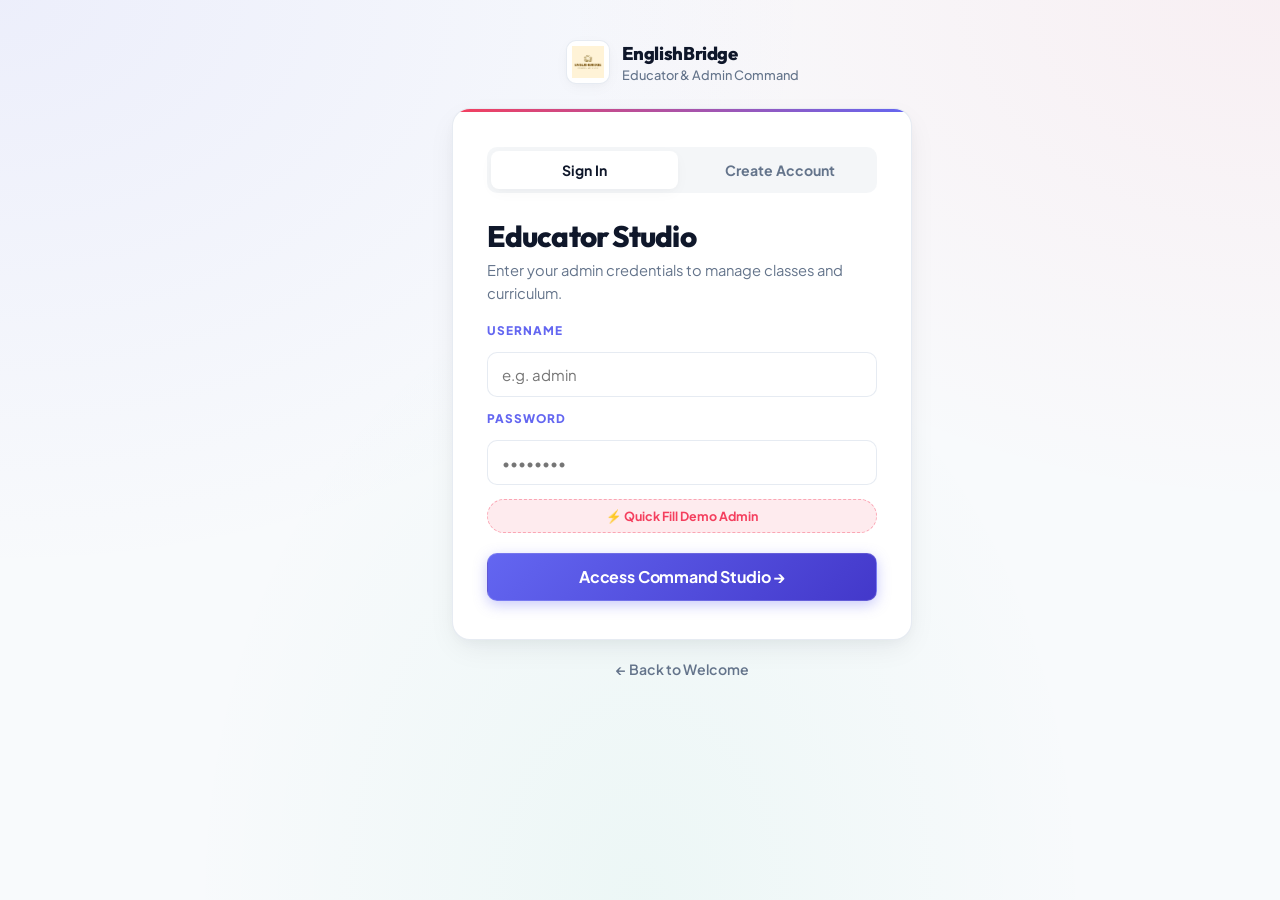
==== commit 8a7360a7: "De-bubblify UI across all pages, overhaul Student and Admin sidebars, and implement Electric Sassy d" ====
--- a/admin-login.html
+++ b/admin-login.html
@@ -6,181 +6,159 @@
   <title>Admin Login | EnglishBridge</title>
   <link rel="preconnect" href="https://fonts.googleapis.com">
   <link rel="preconnect" href="https://fonts.gstatic.com" crossorigin>
-  <link href="https://fonts.googleapis.com/css2?family=Outfit:wght@300;400;500;600;700;800&display=swap" rel="stylesheet">  <link rel="stylesheet" href="platform.css">
+  <link href="https://fonts.googleapis.com/css2?family=Outfit:wght@400;500;600;700;800;900&family=Plus+Jakarta+Sans:wght@400;500;600;700;800&family=Space+Grotesk:wght@500;600;700&display=swap" rel="stylesheet">
+  <link rel="stylesheet" href="platform.css">
   <style>
     .auth-shell {
       width: min(calc(100% - 32px), 460px);
       margin: 0 auto;
-      padding: 48px 0 60px;
+      padding: 40px 0 60px;
       display: grid;
-      gap: 16px;
+      gap: 20px;
     }
 
     .auth-brand {
       display: flex;
       align-items: center;
-      gap: 14px;
       justify-content: center;
-      margin-bottom: 8px;
+      gap: 12px;
+      margin-bottom: 4px;
     }
 
     .auth-card {
-      padding: 42px 38px;
-      border-radius: 32px;
-      background: linear-gradient(145deg, rgba(255,255,255,0.96), rgba(245,248,255,0.9));
-      backdrop-filter: blur(20px);
-      -webkit-backdrop-filter: blur(20px);
-      border: 3px solid #ffffff;
-      box-shadow: inset -4px -4px 12px rgba(0,0,0,0.03), 12px 24px 48px rgba(0,0,0,0.08), inset 4px 4px 12px rgba(255,255,255,0.9);
+      padding: 38px 34px;
+      border-radius: var(--radius-xl);
+      background: var(--surface);
+      border: 1px solid var(--line);
+      box-shadow: var(--shadow);
       position: relative;
-    }
-
-    .auth-card::before {
+      overflow: hidden;
+    }
+
+    .auth-card::after {
       content: "";
       position: absolute;
-      inset: 8px;
-      border: 1px solid rgba(80,58,40,0.05);
-      border-radius: 22px;
-      pointer-events: none;
-    }
-
-    .auth-card h2 {
-      font-family: var(--font-family);
-      font-weight: 800;
-      letter-spacing: -0.03em;
-      font-size: 2rem;
-      margin-bottom: 6px;
-      color: var(--text);
-    }
-
-    .auth-subtitle {
-      color: var(--muted);
-      font-size: 0.94rem;
-      line-height: 1.6;
-      margin-bottom: 6px;
-    }
-
-    .form-label {
-      display: block;
-      font-size: 0.78rem;
-      font-weight: 800;
-      letter-spacing: 0.07em;
-      text-transform: uppercase;
-      color: var(--accent-deep);
-      margin: 18px 0 4px;
-    }
-
-    .auth-btn {
-      width: 100%;
-      margin-top: 22px;
-      min-height: 50px;
-      border-radius: 999px;
-      border: none;
-      background: linear-gradient(135deg, var(--accent-deep) 0%, var(--accent) 100%);
-      color: #fffaf2;
-      font-family: var(--font-family);
-      font-weight: 800;
-      font-size: 1rem;
-      letter-spacing: -0.01em;
-      cursor: pointer;
-      box-shadow: var(--shadow-soft);
-      transition: all 0.2s cubic-bezier(0.4, 0, 0.2, 1);
-    }
-
-    .auth-btn:hover {
-      transform: translateY(-2px);
-      box-shadow: var(--shadow);
-    }
-
-    .auth-btn:active {
-      transform: translateY(0);
-    }
-
-    .auth-btn:focus-visible {
-      outline: none;
-      box-shadow: 0 0 0 3.5px rgba(188, 93, 45, 0.3), var(--shadow-soft);
-    }
-
-    .auth-toggle {
-      display: block;
-      text-align: center;
-      margin-top: 18px;
-      color: var(--muted);
-      font-size: 0.9rem;
-    }
-
-    .auth-toggle button {
-      background: none;
-      border: none;
-      color: var(--accent-deep);
-      font-weight: 700;
-      cursor: pointer;
-      font-size: 0.9rem;
-      padding: 0;
-    }
-
-    .auth-toggle button:hover {
-      text-decoration: underline;
-    }
-
-    .error-msg {
-      margin-top: 12px;
-      padding: 12px 14px;
-      border-radius: 12px;
-      background: rgba(188,93,45,0.1);
-      border: 1px solid rgba(188,93,45,0.2);
-      color: var(--accent-deep);
-      font-size: 0.9rem;
-      font-weight: 600;
-      display: none;
-    }
-
-    .error-msg.show {
-      display: block;
-    }
-
-    .success-msg {
-      margin-top: 12px;
-      padding: 12px 14px;
-      border-radius: 12px;
-      background: rgba(111,124,74,0.1);
-      border: 1px solid rgba(111,124,74,0.2);
-      color: #3d5220;
-      font-size: 0.9rem;
-      font-weight: 600;
-      display: none;
-    }
-
-    .success-msg.show {
-      display: block;
+      top: 0;
+      left: 0;
+      right: 0;
+      height: 3px;
+      background: linear-gradient(90deg, var(--sass) 0%, var(--accent) 100%);
     }
 
     .mode-tab {
       display: flex;
       gap: 8px;
-      margin-bottom: 6px;
+      margin-bottom: 24px;
+      padding: 4px;
+      border-radius: var(--radius-md);
+      background: rgba(148, 163, 184, 0.1);
     }
 
     .mode-tab-btn {
       flex: 1;
-      min-height: 40px;
-      border-radius: 999px;
-      border: 1px solid rgba(80,58,40,0.12);
-      background: rgba(255,255,255,0.5);
+      min-height: 38px;
+      border-radius: var(--radius-sm);
+      border: none;
+      background: transparent;
       color: var(--muted);
       font-weight: 700;
       font-size: 0.88rem;
       cursor: pointer;
-      transition: all 0.15s ease;
+      transition: all 0.2s ease;
     }
 
     .mode-tab-btn.active {
-      background: var(--accent-deep);
-      color: #fffaf2;
-      border-color: transparent;
-    }
-
-    .back-link {
+      background: var(--surface);
+      color: var(--text);
+      box-shadow: var(--shadow-soft);
+    }
+
+    .auth-header h2 {
+      font-size: 1.85rem;
+      font-weight: 800;
+      letter-spacing: -0.03em;
+      margin-bottom: 4px;
+      color: var(--text);
+    }
+
+    .auth-subtitle {
+      color: var(--muted);
+      font-size: 0.92rem;
+      line-height: 1.55;
+      margin-bottom: 18px;
+    }
+
+    .form-group {
+      margin-bottom: 14px;
+    }
+
+    .form-label {
+      display: block;
+      font-size: 0.74rem;
+      font-weight: 800;
+      letter-spacing: 0.08em;
+      text-transform: uppercase;
+      color: var(--accent);
+      margin-bottom: 6px;
+    }
+
+    .demo-pill-btn {
+      margin: 14px 0 6px;
+      padding: 8px 14px;
+      border-radius: var(--radius-pill);
+      border: 1px dashed rgba(244, 63, 94, 0.4);
+      background: var(--sass-soft);
+      color: var(--sass);
+      font-size: 0.78rem;
+      font-weight: 700;
+      width: 100%;
+      cursor: pointer;
+      display: flex;
+      align-items: center;
+      justify-content: center;
+      gap: 6px;
+      transition: all 0.2s ease;
+    }
+
+    .demo-pill-btn:hover {
+      background: rgba(244, 63, 94, 0.15);
+      border-color: var(--sass);
+      transform: translateY(-1px);
+    }
+
+    .error-msg {
+      margin-top: 12px;
+      padding: 12px 14px;
+      border-radius: var(--radius-md);
+      background: var(--sass-soft);
+      border: 1px solid rgba(244, 63, 94, 0.3);
+      color: var(--sass);
+      font-size: 0.88rem;
+      font-weight: 600;
+      display: none;
+    }
+
+    .error-msg.show {
+      display: block;
+    }
+
+    .success-msg {
+      margin-top: 12px;
+      padding: 12px 14px;
+      border-radius: var(--radius-md);
+      background: var(--emerald-soft);
+      border: 1px solid rgba(16, 185, 129, 0.3);
+      color: var(--emerald-deep);
+      font-size: 0.88rem;
+      font-weight: 600;
+      display: none;
+    }
+
+    .success-msg.show {
+      display: block;
+    }
+
+    .back-btn {
       display: flex;
       align-items: center;
       justify-content: center;
@@ -192,11 +170,12 @@
       background: none;
       border: none;
       padding: 0;
-    }
-
-    .back-link:hover { color: var(--text); }
-
-    input[type="password"] { letter-spacing: 0.06em; }
+      transition: color 0.2s ease;
+    }
+
+    .back-btn:hover {
+      color: var(--text);
+    }
   </style>
 </head>
 <body>
@@ -204,24 +183,16 @@
 <div class="auth-shell">
 
   <div class="auth-brand">
-    <div class="auth-brand">
-    <div style="display: flex; align-items: center; gap: 16px;">
-      <div class="platform-brand" style="margin: 0;">
-        <div class="platform-brand-mark" style="overflow:hidden;background:transparent;border:none;box-shadow:none;padding:2px;">
-          <img src="EnglishBridgeLogo.png" alt="EnglishBridge logo" style="width:100%;height:100%;object-fit:contain;">
-        </div>
-        <div class="platform-brand-copy" style="text-align:left; display:flex; flex-direction:column; justify-content: center;">
-          <strong style="color:var(--text); font-size:1.1rem; line-height:1.2;">EnglishBridge</strong>
-          <span style="color:var(--muted); font-size:0.8rem;">Admin Portal</span>
-        </div>
-      </div>
-      <!-- Divider -->
-      </div>
+    <div class="platform-brand-mark">
+      <img src="EnglishBridgeLogo.png" alt="EnglishBridge logo" style="height:32px;width:auto;object-fit:contain;">
+    </div>
+    <div class="platform-brand-copy">
+      <strong style="font-size:1.15rem;">EnglishBridge</strong>
+      <span style="font-size:0.8rem;">Educator & Admin Command</span>
+    </div>
   </div>
-  </div>
-
-  <div class="auth-card">
-
+
+  <section class="auth-card">
     <div class="mode-tab">
       <button class="mode-tab-btn active" id="tabLogin" onclick="switchTab('login')">Sign In</button>
       <button class="mode-tab-btn" id="tabRegister" onclick="switchTab('register')">Create Account</button>
@@ -229,48 +200,76 @@
 
     <!-- LOGIN MODE -->
     <div id="loginForm">
-      <h2>Admin Sign In</h2>
-      <p class="auth-subtitle">Enter your admin credentials to access the dashboard.</p>
-
-      <label class="form-label" for="loginUser">Username</label>
-      <input id="loginUser" type="text" placeholder="Your admin username" autocomplete="username">
-
-      <label class="form-label" for="loginPass">Password</label>
-      <input id="loginPass" type="password" placeholder="Your password" autocomplete="current-password">
+      <div class="auth-header">
+        <h2>Educator Studio</h2>
+        <p class="auth-subtitle">Enter your admin credentials to manage classes and curriculum.</p>
+      </div>
+
+      <div class="form-group">
+        <label class="form-label" for="loginUser">Username</label>
+        <input id="loginUser" type="text" placeholder="e.g. admin" autocomplete="username">
+      </div>
+
+      <div class="form-group">
+        <label class="form-label" for="loginPass">Password</label>
+        <input id="loginPass" type="password" placeholder="••••••••" autocomplete="current-password">
+      </div>
+
+      <button type="button" class="demo-pill-btn" onclick="fillAdminDemo()">
+        ⚡ Quick Fill Demo Admin
+      </button>
 
       <div class="error-msg" id="loginError"></div>
 
-      <button class="auth-btn" onclick="doLogin()">Sign In →</button>
+      <button class="primary-action" style="margin-top: 14px; width: 100%; min-height: 48px; font-size: 1rem;" onclick="doLogin()">
+        Access Command Studio →
+      </button>
     </div>
 
     <!-- REGISTER MODE -->
     <div id="registerForm" style="display:none;">
-      <h2>Create Admin Account</h2>
-      <p class="auth-subtitle">Set up a new admin account. You can create multiple accounts for different teachers.</p>
-
-      <label class="form-label" for="regUser">Username</label>
-      <input id="regUser" type="text" placeholder="Choose a username" autocomplete="username">
-
-      <label class="form-label" for="regPass">Password</label>
-      <input id="regPass" type="password" placeholder="Choose a password" autocomplete="new-password">
-
-      <label class="form-label" for="regPassConfirm">Confirm Password</label>
-      <input id="regPassConfirm" type="password" placeholder="Repeat your password" autocomplete="new-password">
+      <div class="auth-header">
+        <h2>Create Admin Account</h2>
+        <p class="auth-subtitle">Set up a new teacher or coordinator profile.</p>
+      </div>
+
+      <div class="form-group">
+        <label class="form-label" for="regUser">Username</label>
+        <input id="regUser" type="text" placeholder="Choose a username" autocomplete="username">
+      </div>
+
+      <div class="form-group">
+        <label class="form-label" for="regPass">Password</label>
+        <input id="regPass" type="password" placeholder="Min. 6 characters" autocomplete="new-password">
+      </div>
+
+      <div class="form-group">
+        <label class="form-label" for="regPassConfirm">Confirm Password</label>
+        <input id="regPassConfirm" type="password" placeholder="Repeat password" autocomplete="new-password">
+      </div>
 
       <div class="error-msg" id="registerError"></div>
       <div class="success-msg" id="registerSuccess"></div>
 
-      <button class="auth-btn" onclick="doRegister()">Create Account →</button>
-    </div>
-
-  </div>
-
-  <button class="back-link" onclick="window.location.href='index.html'">← Back to Welcome</button>
+      <button class="primary-action" style="margin-top: 14px; width: 100%; min-height: 48px; font-size: 1rem;" onclick="doRegister()">
+        Create Account →
+      </button>
+    </div>
+  </section>
+
+  <button class="back-btn" onclick="window.location.href='index.html'">
+    ← Back to Welcome
+  </button>
 
 </div>
 
 <script src="Api.js"></script>
 <script>
+function fillAdminDemo() {
+  document.getElementById("loginUser").value = "admin";
+  document.getElementById("loginPass").value = "admin123";
+}
+
 function switchTab(mode) {
   const isLogin = mode === "login";
   document.getElementById("loginForm").style.display    = isLogin ? "" : "none";
@@ -294,14 +293,14 @@
   const username = document.getElementById("loginUser").value.trim();
   const password = document.getElementById("loginPass").value;
   if (!username || !password) { showError("loginError", "Please enter your username and password."); return; }
-  const btn = document.querySelector("#loginForm .auth-btn");
-  if (btn) { btn.textContent = "Signing in…"; btn.disabled = true; }
+  const btn = document.querySelector("#loginForm .primary-action");
+  if (btn) { btn.textContent = "Authenticating…"; btn.disabled = true; }
   try {
     await Auth.login(username, password);
     window.location.href = "admin.html";
   } catch (err) {
     showError("loginError", err.message || "Incorrect username or password.");
-    if (btn) { btn.textContent = "Sign In →"; btn.disabled = false; }
+    if (btn) { btn.textContent = "Access Command Studio →"; btn.disabled = false; }
   }
 }
 
@@ -313,8 +312,8 @@
   if (username.length < 3)    { showError("registerError", "Username must be at least 3 characters."); return; }
   if (password.length < 6)    { showError("registerError", "Password must be at least 6 characters."); return; }
   if (password !== confirm)   { showError("registerError", "Passwords do not match."); return; }
-  const btn = document.querySelector("#registerForm .auth-btn");
-  if (btn) { btn.textContent = "Creating…"; btn.disabled = true; }
+  const btn = document.querySelector("#registerForm .primary-action");
+  if (btn) { btn.textContent = "Creating Account…"; btn.disabled = true; }
   try {
     await Auth.register(username, password);
     document.getElementById("regUser").value = "";
@@ -335,4 +334,4 @@
 });
 </script>
 </body>
-</html>+</html>
--- a/platform.css
+++ b/platform.css
@@ -1,31 +1,88 @@
-@import url("https://fonts.googleapis.com/css2?family=Outfit:wght@300;400;500;600;700;800;900&display=swap");
+@import url("https://fonts.googleapis.com/css2?family=Outfit:wght@400;500;600;700;800;900&family=Plus+Jakarta+Sans:wght@400;500;600;700;800&family=Space+Grotesk:wght@500;600;700&display=swap");
 
 :root {
-  --font-family: "Outfit", -apple-system, BlinkMacSystemFont, "Segoe UI", Roboto, sans-serif;
-  --bg: #f8f1e7;
-  --surface: rgba(255, 252, 247, 0.82);
-  --surface-strong: #fffdfa;
-  --surface-dark: rgba(36, 26, 20, 0.96);
-  --surface-glass: rgba(255, 255, 255, 0.72);
-  --text: #191410;
-  --muted: #64564c;
-  --line: rgba(80, 58, 40, 0.08);
-  --line-strong: rgba(80, 58, 40, 0.14);
-  --accent: #bc5d2d;
-  --accent-hover: #a1481e;
-  --accent-deep: #7e3418;
-  --accent-soft: rgba(188, 93, 45, 0.08);
-  --olive: #60723d;
-  --olive-deep: #435227;
-  --shadow: 0 20px 48px -10px rgba(60, 36, 18, 0.12), 0 8px 20px -6px rgba(60, 36, 18, 0.06);
-  --shadow-soft: 0 10px 28px -6px rgba(60, 36, 18, 0.07), 0 4px 10px -2px rgba(60, 36, 18, 0.03);
-  --shadow-hover: 0 28px 60px -8px rgba(60, 36, 18, 0.16), 0 14px 28px -4px rgba(60, 36, 18, 0.08);
-  --shadow-glass: inset 0 1px 0 0 rgba(255, 255, 255, 0.9), 0 12px 36px rgba(75, 48, 26, 0.08);
-  --radius-xl: 32px;
-  --radius-lg: 24px;
-  --radius-md: 18px;
-  --radius-sm: 12px;
-  --max-width: 1380px;
+  --font-family: "Plus Jakarta Sans", "Outfit", -apple-system, BlinkMacSystemFont, "Segoe UI", Roboto, sans-serif;
+  --font-heading: "Outfit", "Space Grotesk", sans-serif;
+  --bg: #f8fafc;
+  --surface: #ffffff;
+  --surface-strong: #ffffff;
+  --surface-dark: #0f172a;
+  --surface-glass: rgba(255, 255, 255, 0.88);
+  --text: #0f172a;
+  --muted: #64748b;
+  --line: rgba(226, 232, 240, 0.85);
+  --line-strong: rgba(203, 213, 225, 1);
+
+  /* Vibrant Sassy Palette */
+  --accent: #6366f1;          /* Electric Indigo */
+  --accent-hover: #4f46e5;
+  --accent-deep: #4338ca;
+  --accent-soft: rgba(99, 102, 241, 0.08);
+  --accent-glow: rgba(99, 102, 241, 0.35);
+
+  --sass: #f43f5e;            /* Hot Punch Pink / Coral */
+  --sass-hover: #e11d48;
+  --sass-soft: rgba(244, 63, 94, 0.1);
+
+  --emerald: #10b981;         /* Cyber Mint / Progress */
+  --emerald-deep: #059669;
+  --emerald-soft: rgba(16, 185, 129, 0.1);
+
+  --amber: #f59e0b;           /* Electric Amber */
+  --amber-soft: rgba(245, 158, 11, 0.1);
+
+  /* Backwards compatibility aliases mapped to new vibrant palette */
+  --olive: var(--emerald);
+  --olive-deep: var(--emerald-deep);
+
+  /* Micro-Elevation Shadows (De-bubblified, architectural) */
+  --shadow: 0 10px 30px -5px rgba(15, 23, 42, 0.08), 0 4px 12px -2px rgba(15, 23, 42, 0.03);
+  --shadow-soft: 0 4px 16px -2px rgba(15, 23, 42, 0.04), 0 2px 6px -1px rgba(15, 23, 42, 0.02);
+  --shadow-hover: 0 20px 40px -10px rgba(99, 102, 241, 0.16), 0 8px 16px -4px rgba(15, 23, 42, 0.06);
+  --shadow-glass: 0 8px 32px 0 rgba(15, 23, 42, 0.05);
+
+  /* Crisp Modern Geometric Radii */
+  --radius-xl: 18px;
+  --radius-lg: 14px;
+  --radius-md: 10px;
+  --radius-sm: 8px;
+  --radius-pill: 999px;
+  --max-width: 1400px;
+}
+
+/* ── DARK THEME ── */
+:root.dark-theme {
+  --bg: #090d16;
+  --surface: #111827;
+  --surface-strong: #162032;
+  --surface-dark: #030712;
+  --surface-glass: rgba(17, 24, 39, 0.88);
+  --text: #f8fafc;
+  --muted: #94a3b8;
+  --line: rgba(255, 255, 255, 0.09);
+  --line-strong: rgba(255, 255, 255, 0.18);
+
+  --accent: #818cf8;
+  --accent-hover: #6366f1;
+  --accent-deep: #a5b4fc;
+  --accent-soft: rgba(129, 140, 248, 0.12);
+  --accent-glow: rgba(129, 140, 248, 0.4);
+
+  --sass: #fb7185;
+  --sass-hover: #f43f5e;
+  --sass-soft: rgba(251, 113, 133, 0.15);
+
+  --emerald: #34d399;
+  --emerald-deep: #10b981;
+  --emerald-soft: rgba(52, 211, 153, 0.15);
+
+  --amber: #fbbf24;
+  --amber-soft: rgba(251, 191, 36, 0.15);
+
+  --shadow: 0 10px 30px -5px rgba(0, 0, 0, 0.5);
+  --shadow-soft: 0 4px 16px -2px rgba(0, 0, 0, 0.35);
+  --shadow-hover: 0 20px 40px -10px rgba(99, 102, 241, 0.3);
+  --shadow-glass: 0 8px 32px 0 rgba(0, 0, 0, 0.4);
 }
 
 * {
@@ -44,13 +101,28 @@
   color: var(--text);
   -webkit-font-smoothing: antialiased;
   -moz-osx-font-smoothing: grayscale;
-  background: 
-    radial-gradient(circle at 15% 50%, rgba(253, 188, 180, 0.3), transparent 45%),
-    radial-gradient(circle at 85% 30%, rgba(173, 216, 230, 0.35), transparent 40%),
-    radial-gradient(circle at 50% 90%, rgba(152, 255, 152, 0.25), transparent 50%),
-    radial-gradient(circle at 70% 80%, rgba(230, 230, 250, 0.4), transparent 45%),
-    linear-gradient(135deg, #f0f4ff 0%, #fef8f4 50%, #effff6 100%);
+  background-color: var(--bg);
+  background-image: 
+    radial-gradient(at 0% 0%, rgba(99, 102, 241, 0.08) 0px, transparent 45%),
+    radial-gradient(at 100% 0%, rgba(244, 63, 94, 0.06) 0px, transparent 40%),
+    radial-gradient(at 50% 100%, rgba(16, 185, 129, 0.05) 0px, transparent 50%);
   background-attachment: fixed;
+  min-height: 100vh;
+  display: flex;
+  flex-direction: column;
+}
+
+:root.dark-theme body {
+  background-color: var(--bg);
+  background-image: 
+    radial-gradient(at 0% 0%, rgba(99, 102, 241, 0.15) 0px, transparent 50%),
+    radial-gradient(at 100% 0%, rgba(244, 63, 94, 0.1) 0px, transparent 45%),
+    radial-gradient(at 50% 100%, rgba(16, 185, 129, 0.08) 0px, transparent 50%);
+}
+
+button {
+  cursor: pointer;
+  font-family: inherit;
 }
 
 button,
@@ -61,48 +133,24 @@
   font-size: inherit;
 }
 
-button {
-  cursor: pointer;
-}
-
-h1,
-h2,
-h3,
-h4,
-h5,
-h6,
-p {
+h1, h2, h3, h4, h5, h6, p {
   margin: 0;
 }
 
-h1,
-h2,
-h3,
-h4,
-h5,
-h6 {
-  font-family: var(--font-family);
+h1, h2, h3, h4, h5, h6 {
+  font-family: var(--font-heading);
   font-weight: 700;
   letter-spacing: -0.025em;
   color: var(--text);
 }
 
 .platform-shell {
-  width: min(calc(100% - 40px), var(--max-width));
+  width: min(calc(100% - 48px), var(--max-width));
   margin: 0 auto;
-  padding: 24px 0 48px;
-}
-
-.platform-header,
-.sidebar-panel,
-.hero-band,
-.workspace-panel,
-.module-card,
-.site-note {
-  border: 1px solid rgba(255, 255, 255, 0.85);
-  box-shadow: var(--shadow-glass);
-}
-
+  padding: 24px 0 60px;
+}
+
+/* ── STICKY MODERN HEADER ── */
 .platform-header {
   position: sticky;
   top: 16px;
@@ -111,13 +159,13 @@
   align-items: center;
   justify-content: space-between;
   gap: 20px;
-  padding: 16px 24px;
+  padding: 14px 24px;
   border-radius: var(--radius-lg);
-  background: linear-gradient(145deg, rgba(255, 255, 255, 0.9), rgba(245, 248, 255, 0.8));
+  background: var(--surface-glass);
   backdrop-filter: blur(20px);
   -webkit-backdrop-filter: blur(20px);
-  border: 3px solid #ffffff;
-  box-shadow: inset -2px -2px 6px rgba(0,0,0,0.02), 8px 12px 24px rgba(0,0,0,0.05), inset 2px 2px 6px rgba(255,255,255,0.8);
+  border: 1px solid var(--line);
+  box-shadow: var(--shadow-soft);
   transition: all 0.25s ease;
 }
 
@@ -131,21 +179,17 @@
   display: inline-flex;
   align-items: center;
   justify-content: center;
-  width: 52px;
-  height: 52px;
-  border-radius: 16px;
-  background: linear-gradient(145deg, #ffffff, #fdf5eb);
-  border: 1px solid rgba(188, 93, 45, 0.18);
-  color: #fffaf3;
-  font-weight: 800;
-  box-shadow:
-    inset 0 1px 0 rgba(255, 255, 255, 0.9),
-    0 8px 18px rgba(126, 52, 24, 0.12);
+  width: 44px;
+  height: 44px;
+  border-radius: var(--radius-md);
+  background: var(--surface);
+  border: 1px solid var(--line);
+  box-shadow: var(--shadow-soft);
   transition: transform 0.2s ease;
 }
 
 .platform-brand-mark:hover {
-  transform: scale(1.04);
+  transform: scale(1.05);
 }
 
 .platform-brand-copy {
@@ -156,11 +200,15 @@
 
 .platform-brand-copy strong {
   font-size: 1.15rem;
+  font-family: var(--font-heading);
+  font-weight: 800;
+  letter-spacing: -0.02em;
 }
 
 .platform-brand-copy span {
   color: var(--muted);
-  font-size: 0.92rem;
+  font-size: 0.85rem;
+  font-weight: 500;
 }
 
 .platform-header-actions {
@@ -170,19 +218,32 @@
 }
 
 .header-chip {
-  min-height: 44px;
+  min-height: 40px;
   padding: 0 16px;
-  border-radius: 999px;
-  border: 1px solid rgba(80, 58, 40, 0.12);
-  background: rgba(255, 255, 255, 0.56);
+  border-radius: var(--radius-pill);
+  border: 1px solid var(--line);
+  background: var(--surface);
   color: var(--text);
+  font-size: 0.88rem;
+  font-weight: 600;
+  display: inline-flex;
+  align-items: center;
+  gap: 8px;
 }
 
 .header-chip-strong {
   background: var(--text);
-  color: #fffaf2;
-}
-
+  color: #ffffff;
+  border-color: var(--text);
+}
+
+:root.dark-theme .header-chip-strong {
+  background: var(--accent);
+  border-color: var(--accent);
+  color: #ffffff;
+}
+
+/* ── LAYOUT GRIDS ── */
 .platform-main {
   display: grid;
   grid-template-columns: minmax(280px, 320px) minmax(0, 1fr);
@@ -196,88 +257,114 @@
   align-content: start;
 }
 
+/* ── DE-BUBBLIFIED CARDS & PANELS ── */
 .sidebar-panel,
 .hero-band,
-.workspace-panel {
+.workspace-panel,
+.admin-card {
   border-radius: var(--radius-lg);
-  background: linear-gradient(145deg, rgba(255, 255, 255, 0.94), rgba(245, 248, 255, 0.88));
-  backdrop-filter: blur(16px);
-  -webkit-backdrop-filter: blur(16px);
+  background: var(--surface);
+  border: 1px solid var(--line);
+  box-shadow: var(--shadow-soft);
   padding: 24px;
   position: relative;
-  border: 3px solid #ffffff;
-  box-shadow: inset -4px -4px 12px rgba(0,0,0,0.03), 8px 12px 24px rgba(0,0,0,0.05), inset 4px 4px 12px rgba(255,255,255,0.9);
-}
-
-.sidebar-panel::before,
-.hero-band::before,
-.workspace-panel::before {
-  content: "";
-  position: absolute;
-  inset: 8px;
-  border: 1px solid rgba(80, 58, 40, 0.05);
-  border-radius: calc(var(--radius-lg) - 6px);
-  pointer-events: none;
+  transition: box-shadow 0.25s ease, border-color 0.25s ease, transform 0.25s ease;
+}
+
+.sidebar-panel:hover,
+.hero-band:hover,
+.workspace-panel:hover,
+.admin-card:hover {
+  box-shadow: var(--shadow);
+  border-color: var(--line-strong);
 }
 
 .panel-label {
-  color: var(--accent-deep);
+  color: var(--accent);
   font-size: 0.76rem;
   font-weight: 800;
-  letter-spacing: 0.09em;
+  letter-spacing: 0.08em;
   text-transform: uppercase;
+  display: flex;
+  align-items: center;
+  gap: 6px;
 }
 
 .sidebar-title {
-  margin-top: 12px;
-  font-size: clamp(2rem, 4vw, 3rem);
-  line-height: 1.05;
+  margin-top: 8px;
+  font-size: clamp(1.8rem, 3.5vw, 2.5rem);
+  font-family: var(--font-heading);
+  font-weight: 800;
+  line-height: 1.1;
+  letter-spacing: -0.03em;
 }
 
 .sidebar-copy {
-  margin-top: 14px;
+  margin-top: 10px;
   color: var(--muted);
-  line-height: 1.7;
+  line-height: 1.65;
+  font-size: 0.95rem;
 }
 
 .panel-head,
 .section-head {
   display: flex;
-  align-items: start;
+  align-items: center;
   justify-content: space-between;
   gap: 16px;
 }
 
+/* ── SASSY PILLS & BADGES ── */
 .pill,
 .status-badge {
   display: inline-flex;
   align-items: center;
   justify-content: center;
-  min-height: 32px;
-  padding: 0 14px;
-  border-radius: 999px;
-  background: linear-gradient(135deg, rgba(188, 93, 45, 0.1), rgba(188, 93, 45, 0.05));
-  border: 1px solid rgba(188, 93, 45, 0.18);
-  color: var(--accent-deep);
-  font-size: 0.84rem;
+  gap: 6px;
+  min-height: 30px;
+  padding: 0 12px;
+  border-radius: var(--radius-pill);
+  background: var(--accent-soft);
+  border: 1px solid rgba(99, 102, 241, 0.2);
+  color: var(--accent);
+  font-size: 0.82rem;
   font-weight: 700;
   letter-spacing: 0.01em;
 }
 
-/* fixed class-list overlap */
+.status-done,
+.module-meta-done {
+  background: var(--emerald-soft) !important;
+  border-color: rgba(16, 185, 129, 0.25) !important;
+  color: var(--emerald-deep) !important;
+}
+
+.status-progress {
+  background: var(--amber-soft) !important;
+  border-color: rgba(245, 158, 11, 0.25) !important;
+  color: #b45309 !important;
+}
+
+:root.dark-theme .status-done,
+:root.dark-theme .module-meta-done {
+  color: var(--emerald) !important;
+}
+
+:root.dark-theme .status-progress {
+  color: var(--amber) !important;
+}
+
+/* ── PROGRESS & CLASS LISTS ── */
 .progress-grid,
 .module-grid,
 .question-stack {
   display: grid;
   gap: 12px;
 }
-.question-stack {
-  max-height: 400px;
-  overflow-y: auto;
-  padding-right: 8px;
-}
 
 .class-list {
+  display: grid;
+  gap: 10px;
   margin-top: 16px;
 }
 
@@ -290,63 +377,58 @@
   flex-direction: column;
   align-items: flex-start;
   gap: 4px;
-  width: 100%;
-  padding: 16px 18px;
+  padding: 14px 16px;
   border-radius: var(--radius-md);
-  border: 2px solid #ffffff;
-  background: linear-gradient(145deg, rgba(255, 255, 255, 0.9), rgba(245, 248, 255, 0.7));
-  backdrop-filter: blur(8px);
-  -webkit-backdrop-filter: blur(8px);
+  border: 1px solid var(--line);
+  background: var(--surface);
   text-align: left;
   cursor: pointer;
-  box-shadow: inset -2px -2px 6px rgba(0,0,0,0.02), 2px 4px 10px rgba(0,0,0,0.04), inset 2px 2px 6px rgba(255,255,255,0.8);
-  transition: all 0.2s cubic-bezier(0.34, 1.56, 0.64, 1);
+  box-shadow: var(--shadow-soft);
+  transition: all 0.2s cubic-bezier(0.16, 1, 0.3, 1);
 }
 
 .class-button:hover {
   transform: translateY(-2px);
-  background: #ffffff;
-  border-color: #ffffff;
-  box-shadow: inset -2px -2px 8px rgba(0,0,0,0.02), 6px 10px 16px rgba(0,0,0,0.06), inset 2px 2px 8px rgba(255,255,255,1);
+  border-color: rgba(99, 102, 241, 0.3);
+  box-shadow: 0 6px 18px -4px rgba(99, 102, 241, 0.12);
 }
 
 .class-button strong {
-  font-size: 1rem;
+  font-size: 0.96rem;
   font-weight: 700;
   color: var(--text);
 }
 
 .class-button span {
   color: var(--muted);
-  font-size: 0.88rem;
+  font-size: 0.84rem;
 }
 
 .class-button.is-active {
-  background: #ffffff;
   border-color: var(--accent);
-  box-shadow: 0 0 0 2px rgba(188, 93, 45, 0.2), inset 2px 2px 8px rgba(0,0,0,0.04), inset -2px -2px 8px rgba(255,255,255,0.8);
-  transform: translateY(-2px);
-}
-
-.progress-panel {
-  gap: 14px;
+  background: var(--accent-soft);
+  box-shadow: 0 0 0 1px var(--accent), 0 6px 20px -4px rgba(99, 102, 241, 0.2);
+}
+
+.class-button.is-active strong {
+  color: var(--accent);
 }
 
 .progress-bar {
   width: 100%;
-  height: 12px;
-  border-radius: 999px;
-  background: rgba(80, 58, 40, 0.08);
+  height: 8px;
+  border-radius: var(--radius-pill);
+  background: rgba(148, 163, 184, 0.2);
   overflow: hidden;
-  margin-top: 14px;
+  margin-top: 12px;
 }
 
 .progress-fill {
   width: 0;
   height: 100%;
-  border-radius: 999px;
-  background: linear-gradient(90deg, var(--accent), #d68b46);
-  transition: width 220ms ease;
+  border-radius: var(--radius-pill);
+  background: linear-gradient(90deg, var(--accent) 0%, var(--sass) 100%);
+  transition: width 350ms cubic-bezier(0.16, 1, 0.3, 1);
 }
 
 .progress-grid {
@@ -356,46 +438,45 @@
 
 .progress-item {
   padding: 14px;
-  border-radius: 16px;
-  background: rgba(255, 255, 255, 0.56);
-  border: 1px solid rgba(80, 58, 40, 0.08);
+  border-radius: var(--radius-md);
+  background: var(--surface);
+  border: 1px solid var(--line);
 }
 
 .progress-item strong {
   display: block;
   margin-bottom: 4px;
-  font-size: 1rem;
+  font-size: 0.98rem;
 }
 
 .progress-item span {
   color: var(--muted);
-  font-size: 0.88rem;
-}
-
-.platform-content {
-  display: grid;
-  gap: 24px;
-}
-
+  font-size: 0.85rem;
+}
+
+/* ── HERO BAND ── */
 .hero-band {
   display: flex;
-  align-items: end;
+  align-items: flex-end;
   justify-content: space-between;
   gap: 24px;
 }
 
 .hero-band h2 {
-  margin-top: 10px;
-  font-size: clamp(2rem, 4vw, 3rem);
-  line-height: 1;
+  margin-top: 6px;
+  font-size: clamp(1.8rem, 3.5vw, 2.6rem);
+  font-weight: 800;
+  letter-spacing: -0.03em;
+  line-height: 1.1;
 }
 
 .hero-band p:last-child,
 #classSummary {
-  margin-top: 12px;
+  margin-top: 10px;
   max-width: 62ch;
   color: var(--muted);
-  line-height: 1.75;
+  line-height: 1.65;
+  font-size: 0.96rem;
 }
 
 .hero-band-stats {
@@ -406,41 +487,31 @@
 }
 
 .hero-band-stats div {
-  padding: 16px;
-  border-radius: 18px;
-  background: rgba(255, 255, 255, 0.6);
-  border: 1px solid rgba(80, 58, 40, 0.1);
+  padding: 14px 16px;
+  border-radius: var(--radius-md);
+  background: var(--surface);
+  border: 1px solid var(--line);
+  box-shadow: var(--shadow-soft);
 }
 
 .hero-band-stats span {
   display: block;
-  margin-bottom: 8px;
+  margin-bottom: 6px;
   color: var(--muted);
-  font-size: 0.84rem;
+  font-size: 0.8rem;
+  font-weight: 600;
+  text-transform: uppercase;
+  letter-spacing: 0.05em;
 }
 
 .hero-band-stats strong {
-  font-size: 1.1rem;
-}
-
-.content-section {
-  display: grid;
-  gap: 16px;
-}
-
-.section-head h3 {
-  margin-top: 6px;
-  font-size: 1.45rem;
-}
-
-.text-button {
-  padding: 0;
-  border: 0;
-  background: transparent;
-  color: var(--accent-deep);
-  font-weight: 700;
-}
-
+  font-size: 1.35rem;
+  font-family: var(--font-heading);
+  font-weight: 800;
+  color: var(--text);
+}
+
+/* ── MODULE CARDS (LESSON CARDS) ── */
 .module-grid {
   grid-template-columns: repeat(2, minmax(0, 1fr));
 }
@@ -454,31 +525,26 @@
   align-items: flex-start;
   justify-content: flex-start;
   width: 100%;
-
   padding: 22px 24px;
   border-radius: var(--radius-lg);
-  background: linear-gradient(145deg, rgba(255, 255, 255, 0.94), rgba(245, 248, 255, 0.9));
-  backdrop-filter: blur(12px);
-  -webkit-backdrop-filter: blur(12px);
-  border: 3px solid #ffffff;
-  box-shadow: inset -2px -2px 8px rgba(0,0,0,0.03), 4px 8px 16px rgba(0,0,0,0.05), inset 2px 2px 8px rgba(255,255,255,0.9);
+  background: var(--surface);
+  border: 1px solid var(--line);
+  box-shadow: var(--shadow-soft);
   text-align: left;
-  transition: all 0.22s cubic-bezier(0.34, 1.56, 0.64, 1);
+  transition: all 0.22s cubic-bezier(0.16, 1, 0.3, 1);
   cursor: pointer;
   position: relative;
 }
 
 .module-card:hover {
-  transform: translateY(-3px) scale(1.02);
-  box-shadow: inset -4px -4px 12px rgba(0,0,0,0.02), 12px 20px 32px rgba(0,0,0,0.1), inset 4px 4px 12px rgba(255,255,255,1);
-  border-color: #ffffff;
+  transform: translateY(-3px);
+  box-shadow: var(--shadow-hover);
+  border-color: rgba(99, 102, 241, 0.4);
 }
 
 .module-card.is-active {
-  transform: translateY(-2px);
-  box-shadow: inset 4px 4px 12px rgba(0,0,0,0.04), inset -4px -4px 12px rgba(255,255,255,0.9);
   border-color: var(--accent);
-  background: #ffffff;
+  box-shadow: 0 0 0 1.5px var(--accent), var(--shadow-hover);
 }
 
 .module-card-top {
@@ -487,12 +553,12 @@
   align-items: center;
   justify-content: space-between;
   gap: 12px;
-  margin-bottom: 14px;
+  margin-bottom: 12px;
 }
 
 .module-card h4 {
-  margin: 0 0 8px;
-  font-size: 1.2rem;
+  margin: 0 0 6px;
+  font-size: 1.15rem;
   font-weight: 700;
   letter-spacing: -0.02em;
 }
@@ -501,403 +567,247 @@
   text-align: left;
   width: 100%;
   color: var(--muted);
-  line-height: 1.65;
-  font-size: 0.95rem;
+  line-height: 1.6;
+  font-size: 0.92rem;
 }
 
 .module-meta {
   display: inline-flex;
   align-items: center;
-  min-height: 30px;
-  padding: 0 12px;
-  border-radius: 999px;
-  background: rgba(96, 114, 61, 0.12);
-  border: 1px solid rgba(96, 114, 61, 0.2);
-  color: var(--olive-deep);
-  font-size: 0.8rem;
+  min-height: 28px;
+  padding: 0 10px;
+  border-radius: var(--radius-pill);
+  background: var(--emerald-soft);
+  border: 1px solid rgba(16, 185, 129, 0.2);
+  color: var(--emerald-deep);
+  font-size: 0.78rem;
   font-weight: 700;
 }
 
-.workspace-grid {
-  display: grid;
-  grid-template-columns: minmax(0, 1.15fr) minmax(300px, 0.85fr);
-  gap: 24px;
-}
-
-.lesson-description {
-  margin-top: 16px;
-  color: var(--muted);
-  line-height: 1.75;
-}
-
-.question-stack {
-  margin-top: 22px;
-}
-
-.question-card {
-  padding: 22px 24px;
+/* ── BUTTONS (HIGH-SASS, CRISP) ── */
+.primary-action,
+.secondary-action {
+  min-height: 44px;
+  padding: 0 20px;
   border-radius: var(--radius-md);
-  background: linear-gradient(145deg, rgba(255, 255, 255, 0.9), rgba(245, 248, 255, 0.8));
-  backdrop-filter: blur(12px);
-  -webkit-backdrop-filter: blur(12px);
-  border: 2px solid #ffffff;
-  box-shadow: inset -2px -2px 6px rgba(0,0,0,0.02), 4px 6px 14px rgba(0,0,0,0.04), inset 2px 2px 6px rgba(255,255,255,0.8);
-  transition: all 0.22s cubic-bezier(0.34, 1.56, 0.64, 1);
-}
-
-.question-card h4 {
-  margin-bottom: 10px;
-  font-size: 1.05rem;
   font-weight: 700;
+  font-size: 0.92rem;
+  letter-spacing: -0.01em;
+  cursor: pointer;
+  display: inline-flex;
+  align-items: center;
+  justify-content: center;
+  gap: 8px;
+  transition: all 0.2s cubic-bezier(0.16, 1, 0.3, 1);
+  position: relative;
+  overflow: hidden;
+}
+
+.primary-action {
+  border: 1px solid rgba(255, 255, 255, 0.15);
+  background: linear-gradient(135deg, var(--accent) 0%, var(--accent-deep) 100%);
+  color: #ffffff;
+  box-shadow: 0 4px 14px rgba(99, 102, 241, 0.35);
+}
+
+.primary-action:hover {
+  transform: translateY(-2px);
+  box-shadow: 0 8px 24px rgba(99, 102, 241, 0.45);
+  background: linear-gradient(135deg, var(--accent-hover) 0%, var(--accent-deep) 100%);
+}
+
+.primary-action:active {
+  transform: translateY(0);
+}
+
+.secondary-action {
+  border: 1px solid var(--line);
+  background: var(--surface);
   color: var(--text);
-}
-
-.question-card p {
-  color: var(--muted);
-  line-height: 1.65;
-  font-size: 0.95rem;
-}
-
-.choice-list {
-  display: grid;
-  gap: 10px;
-  margin-top: 14px;
-}
-
+  box-shadow: var(--shadow-soft);
+}
+
+.secondary-action:hover {
+  transform: translateY(-2px);
+  border-color: var(--line-strong);
+  box-shadow: var(--shadow);
+  background: var(--surface-strong);
+}
+
+.secondary-action:active {
+  transform: translateY(0);
+}
+
+/* ── FORM ELEMENTS (DE-BUBBLIFIED) ── */
+input,
+textarea,
+select {
+  width: 100%;
+  margin-top: 8px;
+  padding: 12px 14px;
+  border-radius: var(--radius-md);
+  border: 1px solid var(--line);
+  background: var(--surface);
+  color: var(--text);
+  font-family: var(--font-family);
+  font-size: 0.94rem;
+  outline: none;
+  transition: border-color 0.2s ease, box-shadow 0.2s ease;
+}
+
+input:focus,
+textarea:focus,
+select:focus {
+  border-color: var(--accent);
+  box-shadow: 0 0 0 3px var(--accent-soft);
+}
+
+textarea {
+  min-height: 110px;
+  resize: vertical;
+}
+
+/* ── CHOICE BUTTONS (LESSON / QUIZ) ── */
 .choice-button {
   width: 100%;
   padding: 14px 18px;
-  border-radius: 14px;
-  border: 2px solid #ffffff;
-  background: rgba(255, 255, 255, 0.9);
+  border-radius: var(--radius-md);
+  border: 1px solid var(--line);
+  background: var(--surface);
   text-align: left;
   font-family: inherit;
   font-size: 0.95rem;
   font-weight: 500;
   color: var(--text);
   cursor: pointer;
-  box-shadow: inset -1px -1px 4px rgba(0,0,0,0.02), 2px 4px 8px rgba(0,0,0,0.03), inset 1px 1px 4px rgba(255,255,255,1);
-  transition: all 0.22s cubic-bezier(0.34, 1.56, 0.64, 1);
+  box-shadow: var(--shadow-soft);
+  transition: all 0.2s cubic-bezier(0.16, 1, 0.3, 1);
 }
 
 .choice-button:hover {
-  background: #ffffff;
-  border-color: #ffffff;
+  background: var(--surface-strong);
+  border-color: rgba(99, 102, 241, 0.4);
   transform: translateX(4px);
-  box-shadow: inset -2px -2px 6px rgba(0,0,0,0.02), 4px 6px 12px rgba(0,0,0,0.06), inset 2px 2px 6px rgba(255,255,255,1);
+  box-shadow: 0 4px 14px rgba(99, 102, 241, 0.1);
 }
 
 .choice-button.is-selected {
   border-color: var(--accent);
-  background: #ffffff;
-  color: var(--accent-deep);
+  background: var(--accent-soft);
+  color: var(--accent);
   font-weight: 700;
-  box-shadow: 0 0 0 2px rgba(188, 93, 45, 0.2), inset 2px 2px 6px rgba(0,0,0,0.04), inset -2px -2px 6px rgba(255,255,255,0.8);
-}
-
-.question-actions {
-  display: flex;
-  flex-wrap: wrap;
-  gap: 10px;
-  margin-top: 20px;
-}
-
-.primary-action,
-.secondary-action {
-  min-height: 46px;
-  padding: 0 22px;
-  border-radius: 999px;
+  box-shadow: 0 0 0 1px var(--accent);
+}
+
+/* ── QUESTION CARDS ── */
+.question-card {
+  padding: 20px 22px;
+  border-radius: var(--radius-lg);
+  background: var(--surface);
+  border: 1px solid var(--line);
+  box-shadow: var(--shadow-soft);
+  transition: all 0.2s ease;
+}
+
+.question-card h4 {
+  margin-bottom: 8px;
+  font-size: 1.05rem;
   font-weight: 700;
-  font-size: 0.93rem;
-  letter-spacing: -0.01em;
-  cursor: pointer;
-  display: inline-flex;
-  align-items: center;
-  justify-content: center;
-  gap: 8px;
-  transition: all 0.2s cubic-bezier(0.4, 0, 0.2, 1);
-  box-shadow: var(--shadow-soft);
-}
-
-.primary-action {
-  border: 2px solid rgba(255, 255, 255, 0.2);
-  background: linear-gradient(135deg, var(--accent) 0%, var(--accent-deep) 100%);
-  color: #fffaf2;
-  box-shadow: inset -2px -2px 6px rgba(0,0,0,0.1), 4px 6px 14px rgba(188, 93, 45, 0.25), inset 2px 2px 6px rgba(255,255,255,0.4);
-}
-
-.primary-action:hover {
-  transform: translateY(-2px) scale(1.02);
-  box-shadow: inset -2px -2px 6px rgba(0,0,0,0.1), 6px 10px 20px rgba(188, 93, 45, 0.35), inset 2px 2px 6px rgba(255,255,255,0.5);
-  background: linear-gradient(135deg, var(--accent-hover) 0%, #7e3418 100%);
-}
-
-.primary-action:active {
-  transform: translateY(1px);
-  box-shadow: inset 2px 2px 6px rgba(0,0,0,0.2), inset -2px -2px 6px rgba(255,255,255,0.1);
-}
-
-.primary-action:focus-visible {
-  outline: none;
-  box-shadow: 0 0 0 3.5px rgba(188, 93, 45, 0.35), 4px 6px 14px rgba(188, 93, 45, 0.25);
-}
-
-.secondary-action {
-  border: 2px solid #ffffff;
-  background: rgba(255, 255, 255, 0.9);
-  backdrop-filter: blur(10px);
-  -webkit-backdrop-filter: blur(10px);
-  color: var(--text);
-  box-shadow: inset -2px -2px 6px rgba(0,0,0,0.02), 4px 6px 14px rgba(0,0,0,0.05), inset 2px 2px 6px rgba(255,255,255,1);
-}
-
-.secondary-action:hover {
-  transform: translateY(-2px) scale(1.02);
-  box-shadow: inset -2px -2px 6px rgba(0,0,0,0.02), 6px 10px 20px rgba(0,0,0,0.08), inset 2px 2px 6px rgba(255,255,255,1);
-  background: #ffffff;
-  border-color: #ffffff;
-}
-
-.secondary-action:active {
-  transform: translateY(0);
-}
-
-.secondary-action:focus-visible {
-  outline: none;
-  box-shadow: 0 0 0 3.5px rgba(80, 58, 40, 0.2), var(--shadow-soft);
-}
-
-.ai-panel {
-  align-content: start;
-}
-
-.ai-card {
-  padding: 18px;
-  border-radius: 18px;
-  background: rgba(255, 255, 255, 0.56);
-  border: 1px solid rgba(80, 58, 40, 0.1);
-}
-
-.ai-card + .ai-card {
-  margin-top: 14px;
-}
-
-.ai-title {
-  margin-bottom: 10px;
-  font-weight: 800;
-}
-
-.ai-copy {
-  color: var(--muted);
-  line-height: 1.7;
-}
-
-.full-width {
-  width: 100%;
-  margin-top: 14px;
-}
-
-.empty-state {
-  padding: 24px;
-  border-radius: 18px;
-  background: rgba(255, 255, 255, 0.52);
-  border: 1px dashed rgba(80, 58, 40, 0.18);
-  color: var(--muted);
-  line-height: 1.7;
-}
-
-@media (max-width: 1120px) {
-  .platform-main,
-  .workspace-grid,
-  .hero-band,
-  .module-grid {
-    grid-template-columns: 1fr;
-  }
-
-  .hero-band {
-    align-items: start;
-  }
-
-  .hero-band-stats {
-    min-width: 0;
-  }
-}
-
-@media (max-width: 760px) {
-  .platform-shell {
-    width: min(calc(100% - 20px), var(--max-width));
-    padding-top: 16px;
-  }
-
-  .platform-header {
-    flex-wrap: wrap;
-    gap: 16px;
-    padding: 16px;
-  }
-
-  .platform-header-actions {
-    width: 100%;
-    flex-wrap: wrap;
-  }
-
-  .header-chip {
-    flex: 1 1 180px;
-  }
-
-  .sidebar-title,
-  .hero-band h2 {
-    max-width: none;
-  }
-
-  .progress-grid,
-  .hero-band-stats {
-    grid-template-columns: 1fr;
-  }
-
-  .sidebar-panel,
-  .hero-band,
-  .workspace-panel {
-    padding: 18px;
-    border-radius: 20px;
-  }
-}
-
-/* ===== FORM ELEMENTS (LOGIN + ADMIN) ===== */
-
-input,
-textarea,
-select {
-  width: 100%;
-  margin-top: 12px;
-  padding: 14px 16px;
-  border-radius: 14px;
-  border: 1px solid rgba(80, 58, 40, 0.14);
-  background: rgba(255, 255, 255, 0.78);
-  color: var(--text);
-  font-family: var(--font-family);
-  font-size: 0.95rem;
-  outline: none;
-  transition: border-color 0.2s cubic-bezier(0.4, 0, 0.2, 1), box-shadow 0.2s cubic-bezier(0.4, 0, 0.2, 1), background-color 0.2s ease;
-}
-
-input:focus,
-textarea:focus,
-select:focus {
-  background: #ffffff;
-  border-color: rgba(188, 93, 45, 0.5);
-  box-shadow: 0 0 0 3.5px rgba(188, 93, 45, 0.15);
-}
-
-textarea {
-  min-height: 120px;
-  resize: vertical;
-}
-
-
-/* ===== LOGIN PAGE ===== */
-
-.login-container {
-  max-width: 420px;
-  margin: 80px auto;
-}
-
-.login-container h2 {
-  margin-bottom: 16px;
-}
-
-.login-container button {
-  margin-top: 16px;
-  width: 100%;
-}
-
-
-/* ===== ADMIN PAGE ===== */
-
-.admin-container {
-  max-width: 600px;
-  margin: 60px auto;
-}
-
-.admin-container h2 {
-  margin-bottom: 18px;
-}
-
-.admin-container button {
-  margin-top: 16px;
-  width: 100%;
-}
-
-
-/* ===== LESSON PAGE ===== */
-
-.lesson-container {
-  display: grid;
-  gap: 20px;
-}
-
-.lesson-header {
-  display: flex;
-  justify-content: space-between;
-  align-items: center;
-}
-
-.lesson-header button {
-  min-height: 40px;
-  padding: 0 14px;
-  border-radius: 999px;
-  border: 1px solid rgba(80, 58, 40, 0.12);
-  background: rgba(255, 255, 255, 0.6);
-}
-
-
-/* ===== QUESTION BLOCK (LESSON PAGE) ===== */
-
-.lesson-question {
-  padding: 18px;
-  border-radius: 18px;
-  background: rgba(255, 255, 255, 0.6);
-  border: 1px solid rgba(80, 58, 40, 0.1);
-}
-
-.lesson-question h4 {
-  margin-bottom: 8px;
-}
-
-.lesson-question p {
+}
+
+.question-card p {
   color: var(--muted);
   line-height: 1.6;
-}
-
-
-/* ===== BUTTON IMPROVEMENTS ===== */
-
-.primary-action {
-  transition: transform 0.15s ease, box-shadow 0.15s ease;
-}
-
-.primary-action:hover {
-  transform: translateY(-1px);
-  box-shadow: var(--shadow-soft);
-}
-
-.secondary-action:hover {
-  background: rgba(255, 255, 255, 0.8);
-}
-
+  font-size: 0.93rem;
+}
+
+/* ── MODALS (NATIVE DIALOG) ── */
+dialog.native-modal {
+  padding: 0;
+  border: none;
+  background: transparent;
+  outline: none;
+  margin: auto;
+  overflow: visible;
+}
+
+dialog.native-modal::backdrop {
+  background: rgba(15, 23, 42, 0.65);
+  backdrop-filter: blur(8px);
+  -webkit-backdrop-filter: blur(8px);
+}
+
+dialog.native-modal[open] .modal-box,
+dialog.native-modal[open] > div {
+  animation: modalPop 0.25s cubic-bezier(0.16, 1, 0.3, 1) forwards;
+}
+
+@keyframes modalPop {
+  from { transform: translateY(14px) scale(0.97); opacity: 0; }
+  to { transform: translateY(0) scale(1); opacity: 1; }
+}
+
+.modal-box {
+  border-radius: var(--radius-xl);
+  background: var(--surface);
+  border: 1px solid var(--line);
+  box-shadow: 0 25px 60px -15px rgba(15, 23, 42, 0.25);
+  overflow: hidden;
+}
+
+.modal-confirm {
+  min-height: 42px;
+  padding: 0 18px;
+  border-radius: var(--radius-md);
+  border: 1px solid rgba(255, 255, 255, 0.15);
+  background: linear-gradient(135deg, var(--accent) 0%, var(--accent-deep) 100%);
+  color: #ffffff;
+  font-weight: 700;
+  font-size: 0.9rem;
+  cursor: pointer;
+  box-shadow: 0 4px 12px rgba(99, 102, 241, 0.35);
+  transition: transform 0.2s ease, box-shadow 0.2s ease;
+}
+
+.modal-confirm:hover {
+  transform: translateY(-2px);
+  box-shadow: 0 8px 20px rgba(99, 102, 241, 0.45);
+}
+
+.modal-cancel {
+  min-height: 42px;
+  padding: 0 18px;
+  border-radius: var(--radius-md);
+  border: 1px solid var(--line);
+  background: var(--surface);
+  color: var(--text);
+  font-weight: 700;
+  font-size: 0.9rem;
+  cursor: pointer;
+  transition: all 0.2s ease;
+}
+
+.modal-cancel:hover {
+  background: #f1f5f9;
+}
+
+/* ── CUSTOM POPUP TOAST ── */
 .custom-popup {
   position: fixed;
   bottom: 30px;
   right: 30px;
-  background: var(--text);
-  color: #fff;
-  padding: 14px 20px;
-  border-radius: 14px;
-  box-shadow: var(--shadow-soft);
+  background: var(--surface-dark);
+  color: #ffffff;
+  padding: 12px 18px;
+  border-radius: var(--radius-md);
+  box-shadow: 0 10px 30px rgba(0, 0, 0, 0.25);
   opacity: 0;
   transform: translateY(10px);
-  transition: all 0.3s ease;
+  transition: all 0.25s ease;
   pointer-events: none;
   font-weight: 600;
+  font-size: 0.9rem;
+  z-index: 9999;
 }
 
 .custom-popup.show {
@@ -905,596 +815,616 @@
   transform: translateY(0);
 }
 
-.custom-popup {
+/* ── SASSY GRADIENT & GLOW UTILITIES ── */
+.text-gradient {
+  background: linear-gradient(135deg, var(--accent) 0%, var(--sass) 100%);
+  -webkit-background-clip: text;
+  -webkit-text-fill-color: transparent;
+  background-clip: text;
+  color: transparent;
+  display: inline-block;
+}
+
+.glow-effect {
+  position: relative;
+}
+
+.glow-effect::after {
+  content: "";
+  position: absolute;
+  inset: -8px;
+  background: radial-gradient(circle at center, var(--accent-glow) 0%, transparent 70%);
+  z-index: -1;
+  border-radius: 50%;
+}
+
+/* ── STAGGER ANIMATIONS ── */
+.stagger-in > * {
+  animation: slideUpFade 0.45s cubic-bezier(0.16, 1, 0.3, 1) backwards;
+}
+.stagger-in > *:nth-child(1) { animation-delay: 0.04s; }
+.stagger-in > *:nth-child(2) { animation-delay: 0.08s; }
+.stagger-in > *:nth-child(3) { animation-delay: 0.12s; }
+.stagger-in > *:nth-child(4) { animation-delay: 0.16s; }
+.stagger-in > *:nth-child(5) { animation-delay: 0.2s; }
+.stagger-in > *:nth-child(n+6) { animation-delay: 0.24s; }
+
+@keyframes slideUpFade {
+  from { opacity: 0; transform: translateY(12px); }
+  to { opacity: 1; transform: translateY(0); }
+}
+
+@keyframes pageEntrance {
+  from { opacity: 0; transform: translateY(16px); }
+  to { opacity: 1; transform: translateY(0); }
+}
+
+/* ── MODERN MINIMALIST SCROLLBAR ── */
+::-webkit-scrollbar {
+  width: 7px;
+  height: 7px;
+}
+::-webkit-scrollbar-track {
+  background: transparent;
+}
+::-webkit-scrollbar-thumb {
+  background: rgba(148, 163, 184, 0.3);
+  border-radius: var(--radius-pill);
+}
+::-webkit-scrollbar-thumb:hover {
+  background: rgba(148, 163, 184, 0.5);
+}
+
+/* ── FLASHCARD 3D FLIP ── */
+.ai-card-inner {
+  position: relative;
+  width: 100%;
+  height: 100%;
+  transition: transform 0.5s cubic-bezier(0.16, 1, 0.3, 1);
+  transform-style: preserve-3d;
+  cursor: pointer;
+}
+.ai-card-inner.is-flipped { transform: rotateY(180deg); }
+.card-face-front, .card-face-back {
+  position: absolute;
+  inset: 0;
+  backface-visibility: hidden;
+  border-radius: var(--radius-lg);
+}
+.card-face-back { transform: rotateY(180deg); }
+
+/* ── FOCUS RING ── */
+:focus-visible {
+  outline: 2px solid var(--accent);
+  outline-offset: 2px;
+}
+
+/* ═══════════════════════════════════════════════════════════════
+   ── APP RAIL (HIGH-TECH NEO-GLASS DOCK NAVIGATION) ──
+   ═══════════════════════════════════════════════════════════════ */
+body {
+  padding-left: 84px;
+  transition: padding-left 0.28s cubic-bezier(0.16, 1, 0.3, 1);
+}
+
+body.rail-expanded {
+  padding-left: 256px;
+}
+
+.app-rail {
   position: fixed;
-  bottom: 30px;
-  right: 30px;
-  background: var(--text);
-  color: #fff;
-  padding: 14px 20px;
-  border-radius: 14px;
+  left: 0;
+  top: 0;
+  bottom: 0;
+  width: 84px;
+  background: rgba(15, 23, 42, 0.95);
+  backdrop-filter: blur(24px);
+  -webkit-backdrop-filter: blur(24px);
+  z-index: 9999;
+  display: flex;
+  flex-direction: column;
+  align-items: flex-start;
+  padding: 20px 14px 32px;
+  gap: 10px;
+  border-right: 1px solid rgba(255, 255, 255, 0.08);
+  box-shadow: 8px 0 32px -4px rgba(0, 0, 0, 0.35);
+  overflow-y: auto;
+  overflow-x: hidden;
+  transition: width 0.28s cubic-bezier(0.16, 1, 0.3, 1);
+  scrollbar-width: none;
+  -ms-overflow-style: none;
+}
+
+.app-rail::-webkit-scrollbar {
+  display: none;
+}
+
+.app-rail:hover,
+body.rail-expanded .app-rail {
+  width: 256px;
+}
+
+.rail-logo {
+  font-size: 1.25rem;
+  font-weight: 800;
+  font-family: var(--font-heading);
+  color: #ffffff;
+  width: 100%;
+  display: flex;
+  align-items: center;
+  gap: 14px;
+  padding: 8px 10px 16px;
+  margin-bottom: 6px;
+  border-bottom: 1px solid rgba(255, 255, 255, 0.08);
+  white-space: nowrap;
+  letter-spacing: -0.02em;
+  flex-shrink: 0;
+  cursor: default;
+}
+
+.rail-logo-icon {
+  width: 36px;
+  height: 36px;
+  border-radius: 10px;
+  background: linear-gradient(135deg, var(--accent) 0%, var(--sass) 100%);
+  display: flex;
+  align-items: center;
+  justify-content: center;
+  font-size: 1.1rem;
+  color: #ffffff;
+  box-shadow: 0 4px 14px rgba(99, 102, 241, 0.4);
+  flex-shrink: 0;
+}
+
+.rail-logo span {
+  opacity: 0;
+  transform: translateX(-6px);
+  transition: opacity 0.2s cubic-bezier(0.16, 1, 0.3, 1), transform 0.2s ease;
+}
+
+.app-rail:hover .rail-logo span,
+body.rail-expanded .app-rail .rail-logo span {
+  opacity: 1;
+  transform: translateX(0);
+}
+
+.rail-btn {
+  width: 100%;
+  min-width: 54px;
+  height: 48px;
+  border-radius: var(--radius-md);
+  border: 1px solid transparent;
+  background: transparent;
+  font-size: 1.25rem;
+  cursor: pointer;
+  color: rgba(248, 250, 252, 0.65);
+  display: flex;
+  align-items: center;
+  justify-content: flex-start;
+  position: relative;
+  padding: 0 12px;
+  gap: 14px;
+  flex-shrink: 0;
+  transition: all 0.2s cubic-bezier(0.16, 1, 0.3, 1);
+}
+
+.rail-btn-text,
+.rail-btn .label {
+  font-size: 0.92rem;
+  font-weight: 600;
+  font-family: var(--font-family);
+  color: #f8fafc;
+  opacity: 0;
+  white-space: nowrap;
+  transform: translateX(-6px);
+  transition: opacity 0.2s cubic-bezier(0.16, 1, 0.3, 1), transform 0.2s ease;
+}
+
+.app-rail:hover .rail-btn-text,
+.app-rail:hover .rail-btn .label,
+body.rail-expanded .rail-btn-text,
+body.rail-expanded .rail-btn .label {
+  opacity: 1;
+  transform: translateX(0);
+}
+
+.rail-btn:hover {
+  background: rgba(255, 255, 255, 0.08);
+  color: #ffffff;
+  border-color: rgba(255, 255, 255, 0.12);
+  transform: translateX(2px);
+}
+
+.rail-btn.active {
+  background: linear-gradient(135deg, rgba(99, 102, 241, 0.3) 0%, rgba(244, 63, 94, 0.2) 100%);
+  border-color: rgba(99, 102, 241, 0.5);
+  color: #ffffff;
+  box-shadow: 0 4px 18px -2px rgba(99, 102, 241, 0.4), inset 0 0 12px rgba(99, 102, 241, 0.18);
+}
+
+.rail-btn.active .rail-btn-text,
+.rail-btn.active .label {
+  color: #ffffff;
+  font-weight: 700;
+}
+
+.rail-btn-badge {
+  position: absolute;
+  top: 4px;
+  right: 6px;
+  min-width: 18px;
+  height: 18px;
+  padding: 0 5px;
+  border-radius: var(--radius-pill);
+  background: var(--sass);
+  color: #ffffff;
+  font-size: 0.68rem;
+  font-weight: 800;
+  display: flex;
+  align-items: center;
+  justify-content: center;
+  box-shadow: 0 2px 8px rgba(244, 63, 94, 0.6);
+  line-height: 1;
+}
+
+.powered-by-sidebar {
+  margin-top: auto;
+  width: 100%;
+  display: flex;
+  flex-direction: column;
+  align-items: center;
+  justify-content: center;
+  gap: 6px;
+  padding-top: 16px;
+  border-top: 1px solid rgba(255, 255, 255, 0.08);
+  opacity: 0;
+  white-space: nowrap;
+  transition: opacity 0.2s ease;
+  overflow: hidden;
+  flex-shrink: 0;
+  padding-bottom: 8px;
+}
+
+.app-rail:hover .powered-by-sidebar,
+body.rail-expanded .powered-by-sidebar {
+  opacity: 1;
+  transition-delay: 0.1s;
+}
+
+.powered-by-sidebar span {
+  color: rgba(255, 255, 255, 0.45);
+  font-size: 0.72rem;
+  font-weight: 700;
+  text-transform: uppercase;
+  letter-spacing: 0.06em;
+}
+
+/* ── APP VIEWS & TRANSITIONS ── */
+.app-view {
+  display: none;
+  animation: fadeViewIn 0.3s cubic-bezier(0.16, 1, 0.3, 1) forwards;
+}
+
+.app-view.active-view {
+  display: block;
+}
+
+@keyframes fadeViewIn {
+  from {
+    opacity: 0;
+    transform: translateY(10px);
+  }
+  to {
+    opacity: 1;
+    transform: translateY(0);
+  }
+}
+
+/* ── PAGE CONTAINERS & DEDICATED VIEW STYLING ── */
+.page-container {
+  max-width: 1080px;
+  margin: 0 auto;
+  padding: 32px 20px 60px;
+  width: 100%;
+}
+
+.page-header {
+  margin-bottom: 28px;
+}
+
+.page-header h1 {
+  font-family: var(--font-heading);
+  font-weight: 800;
+  letter-spacing: -0.03em;
+  font-size: clamp(2rem, 4vw, 2.8rem);
+  color: var(--text);
+  margin: 8px 0 12px;
+  line-height: 1.15;
+}
+
+.page-header p {
+  color: var(--muted);
+  font-size: 1.05rem;
+  max-width: 65ch;
+  line-height: 1.6;
+}
+
+.feature-input {
+  width: 100%;
+  border-radius: var(--radius-md);
+  border: 1px solid var(--line);
+  background: var(--surface);
+  color: var(--text);
+  font-family: var(--font-family);
+  resize: vertical;
+  padding: 16px 18px;
   box-shadow: var(--shadow-soft);
-  opacity: 0;
-  transform: translateY(10px);
-  transition: all 0.3s ease;
-  pointer-events: none;
-  font-weight: 600;
-}
-
-.custom-popup.show {
-  opacity: 1;
-  transform: translateY(0);
-}
-
-/* ===== LESSON PANEL EXTRAS ===== */
-
-.lesson-progress-row {
-  margin-bottom: 16px;
-}
-
-.lesson-progress-label {
-  display: flex;
+  transition: all 0.2s ease;
+}
+
+.feature-input:focus {
+  outline: none;
+  border-color: var(--accent);
+  box-shadow: 0 0 0 3px var(--accent-soft);
+}
+
+.word-card {
+  background: var(--surface);
+  border: 1px solid var(--line);
+  border-radius: var(--radius-lg);
+  padding: 22px;
+  box-shadow: var(--shadow-soft);
+  transition: all 0.22s cubic-bezier(0.16, 1, 0.3, 1);
+  position: relative;
+}
+
+.word-card:hover {
+  transform: translateY(-3px);
+  border-color: rgba(99, 102, 241, 0.35);
+  box-shadow: var(--shadow-hover);
+}
+
+/* ── SASSY WIDGETS ── */
+.daily-challenge-card {
+  margin-top: 24px;
+  padding: 22px 28px;
+  border-radius: var(--radius-lg);
+  background: linear-gradient(135deg, rgba(16, 185, 129, 0.08) 0%, rgba(99, 102, 241, 0.05) 100%), var(--surface);
+  border: 1px solid rgba(16, 185, 129, 0.25);
+  box-shadow: var(--shadow-soft);
+  display: flex;
+  flex-wrap: wrap;
+  gap: 20px;
+  align-items: center;
   justify-content: space-between;
+}
+
+.lightning-widget {
+  flex: 1 1 240px;
+  display: flex;
+  align-items: center;
+  justify-content: space-between;
+  padding: 24px 26px;
+  border-radius: var(--radius-lg);
+  background: linear-gradient(135deg, rgba(245, 158, 11, 0.12) 0%, rgba(244, 63, 94, 0.05) 100%), var(--surface);
+  border: 1px solid rgba(245, 158, 11, 0.3);
+  box-shadow: 0 8px 24px -4px rgba(245, 158, 11, 0.15);
+  color: var(--text);
+  cursor: pointer;
+  transition: all 0.22s cubic-bezier(0.16, 1, 0.3, 1);
+}
+
+.lightning-widget:hover {
+  transform: translateY(-3px);
+  box-shadow: 0 14px 32px -4px rgba(245, 158, 11, 0.25);
+  border-color: var(--amber);
+}
+
+/* ── PRONUNCIATION LAB ── */
+.pronunciation-box {
+  padding: 36px 32px;
+  border-radius: var(--radius-xl);
+  background: var(--surface);
+  border: 1px solid var(--line);
+  box-shadow: var(--shadow);
+  text-align: center;
+}
+
+.mic-btn {
+  width: 76px;
+  height: 76px;
+  border-radius: 50%;
+  border: none;
+  background: linear-gradient(135deg, var(--sass) 0%, var(--sass-hover) 100%);
+  color: #ffffff;
+  font-size: 1.9rem;
+  cursor: pointer;
+  display: flex;
+  align-items: center;
+  justify-content: center;
+  margin: 0 auto 20px;
+  box-shadow: 0 10px 28px rgba(244, 63, 94, 0.4);
+  transition: all 0.2s cubic-bezier(0.16, 1, 0.3, 1);
+}
+
+.mic-btn:hover {
+  transform: scale(1.06);
+  box-shadow: 0 14px 34px rgba(244, 63, 94, 0.55);
+}
+
+.mic-btn.listening {
+  animation: pulseMic 1.5s infinite;
+  background: linear-gradient(135deg, var(--emerald) 0%, var(--emerald-deep) 100%);
+  box-shadow: 0 10px 28px rgba(16, 185, 129, 0.45);
+}
+
+@keyframes pulseMic {
+  0% { transform: scale(1); box-shadow: 0 0 0 0 rgba(16, 185, 129, 0.7); }
+  70% { transform: scale(1.08); box-shadow: 0 0 0 18px rgba(16, 185, 129, 0); }
+  100% { transform: scale(1); box-shadow: 0 0 0 0 rgba(16, 185, 129, 0); }
+}
+
+/* ── STUDENT CHIP & ACTIONS ── */
+.student-chip {
+  display: flex;
+  align-items: center;
+  gap: 10px;
+  padding: 6px 16px 6px 8px;
+  border-radius: var(--radius-pill);
+  background: var(--surface);
+  border: 1px solid var(--line);
+  font-size: 0.88rem;
+  box-shadow: var(--shadow-soft);
+  transition: all 0.2s ease;
+}
+
+.student-avatar {
+  width: 32px;
+  height: 32px;
+  border-radius: 50%;
+  background: linear-gradient(135deg, var(--accent) 0%, var(--sass) 100%);
+  display: flex;
+  align-items: center;
+  justify-content: center;
+  font-size: 0.78rem;
+  font-weight: 800;
+  color: #ffffff;
+  flex-shrink: 0;
+  box-shadow: 0 2px 8px rgba(99, 102, 241, 0.3);
+}
+
+.student-chip-info strong {
+  display: block;
   font-size: 0.86rem;
+  font-weight: 700;
+  line-height: 1.15;
+  color: var(--text);
+}
+
+.student-chip-info span {
+  font-size: 0.76rem;
   color: var(--muted);
-  font-weight: 600;
-  margin-bottom: 8px;
-}
-
-.lesson-mini-bar {
-  width: 100%;
-  height: 8px;
-  border-radius: 999px;
-  background: rgba(80,58,40,0.1);
-  overflow: hidden;
-}
-
-.lesson-mini-fill {
-  height: 100%;
-  border-radius: 999px;
-  background: linear-gradient(90deg, var(--accent), #d68b46);
-  transition: width 300ms ease;
-}
-
-.lesson-go-btn {
-  width: 100%;
+}
+
+.logout-btn {
+  min-height: 38px;
+  padding: 0 16px;
+  border-radius: var(--radius-pill);
+  border: 1px solid rgba(244, 63, 94, 0.25);
+  background: var(--sass-soft);
+  color: var(--sass-hover);
+  font-size: 0.84rem;
+  font-weight: 700;
+  cursor: pointer;
+  transition: all 0.2s cubic-bezier(0.16, 1, 0.3, 1);
+}
+
+.logout-btn:hover {
+  background: var(--sass);
+  color: #ffffff;
+  transform: translateY(-1px);
+  box-shadow: 0 4px 14px rgba(244, 63, 94, 0.35);
+}
+
+/* ── ACHIEVEMENTS (BADGES) ── */
+.badges-grid {
+  display: grid;
+  grid-template-columns: repeat(2, 1fr);
+  gap: 10px;
   margin-top: 14px;
-  justify-content: center;
-  font-size: 0.95rem;
-}
-
-.status-done {
-  background: rgba(111,124,74,0.16);
-  color: #3d5220;
-}
-
-.status-progress {
-  background: rgba(188,93,45,0.12);
-  color: var(--accent-deep);
-}
-
-.module-meta-done {
-  background: rgba(111,124,74,0.16);
-  color: #3d5220;
-}
-
-/* ===== LESSON PAGE EXTRAS ===== */
-
-.lesson-progress-banner {
-  padding: 16px 18px;
-  border-radius: 14px;
-  background: rgba(255,255,255,0.55);
-  border: 1px solid rgba(80,58,40,0.1);
-  margin-bottom: 4px;
-}
-
-.q-prompt {
+}
+
+.badge-card {
+  padding: 14px;
+  border-radius: var(--radius-md);
+  background: var(--surface);
+  border: 1px solid var(--line);
+  text-align: center;
+  display: flex;
+  flex-direction: column;
+  align-items: center;
+  gap: 6px;
+  box-shadow: var(--shadow-soft);
+  transition: all 0.2s cubic-bezier(0.16, 1, 0.3, 1);
+}
+
+.badge-card:hover {
+  transform: translateY(-2px);
+  border-color: rgba(99, 102, 241, 0.35);
+  box-shadow: var(--shadow);
+}
+
+.badge-icon {
+  font-size: 2rem;
+}
+
+.badge-name {
+  font-size: 0.82rem;
+  font-weight: 700;
   color: var(--text);
-  line-height: 1.65;
-  margin-bottom: 10px;
-}
-
-.q-answer {
-  width: 100%;
-  margin-top: 0;
-  padding: 12px 14px;
-  border-radius: 12px;
-  border: 1px solid rgba(80,58,40,0.12);
-  background: rgba(255,255,255,0.7);
-  resize: vertical;
-  font-size: 0.92rem;
-  min-height: 80px;
-}
-
-.q-answer:focus {
-  border-color: rgba(188,93,45,0.4);
-  box-shadow: 0 0 0 3px rgba(188,93,45,0.1);
-  outline: none;
-}
-
-.completion-msg {
-  margin-top: 12px;
-  padding: 14px 16px;
-  border-radius: 12px;
-  background: rgba(111,124,74,0.12);
-  color: #3d5220;
-  font-weight: 700;
-  text-align: center;
-}
-
-
-/* ===== RESET MODAL ===== */
-.modal-overlay {
-  position: fixed;
-  inset: 0;
-  z-index: 1000;
-  background: rgba(31, 26, 22, 0.45);
-  backdrop-filter: blur(4px);
-  display: flex;
-  align-items: center;
-  justify-content: center;
-  opacity: 0;
-  pointer-events: none;
-  transition: opacity 0.2s ease;
-}
-
-.modal-overlay.is-open {
-  opacity: 1;
-  pointer-events: all;
-}
-
-.modal-box {
-  width: min(calc(100% - 40px), 400px);
-  padding: 28px 28px 22px;
-  border-radius: 22px;
-  background: linear-gradient(145deg, rgba(255,251,246,0.98), rgba(249,240,227,0.96));
-  border: 1px solid rgba(255,255,255,0.75);
-  box-shadow: 0 30px 60px rgba(75,48,26,0.22);
-  transform: translateY(12px) scale(0.97);
-  transition: transform 0.22s ease, opacity 0.22s ease;
-}
-
-.modal-overlay.is-open .modal-box {
-  transform: translateY(0) scale(1);
-}
-
-.modal-title {
-  font-family: var(--font-family);
-  font-size: 1.35rem;
-  font-weight: 700;
-  letter-spacing: -0.02em;
-  margin: 0 0 10px;
-  color: var(--text);
-}
-
-.modal-body {
-  color: var(--muted);
-  font-size: 0.93rem;
-  line-height: 1.65;
-  margin: 0 0 22px;
-}
-
-.modal-actions {
-  display: flex;
-  gap: 10px;
-  justify-content: flex-end;
-}
-
-.modal-cancel {
-  min-height: 40px;
-  padding: 0 18px;
-  border-radius: 999px;
-  border: 1px solid rgba(80,58,40,0.14);
-  background: rgba(255,255,255,0.65);
-  color: var(--text);
-  font-weight: 700;
-  font-size: 0.9rem;
-  cursor: pointer;
-}
-
-.modal-cancel:hover {
-  background: rgba(255,255,255,0.9);
-}
-
-.modal-confirm {
-  min-height: 40px;
-  padding: 0 18px;
-  border-radius: 999px;
-  border: 1px solid rgba(188,93,45,0.2);
-  background: var(--accent-deep);
-  color: #fffaf2;
-  font-weight: 700;
-  font-size: 0.9rem;
-  cursor: pointer;
-}
-
-.modal-confirm:hover {
-  background: var(--accent);
-}
-
-/* ── AI PULSE ANIMATION ── */
-@keyframes ai-pulse {
-  0%,100% { opacity: 0.25; transform: scale(0.8); }
-  50%      { opacity: 1;    transform: scale(1.1); }
-}
-
-/* ── MOBILE SIDEBAR ── */
+  line-height: 1.15;
+}
+
+/* ── MOBILE ADAPTATION ── */
 @media (max-width: 768px) {
+  body {
+    padding-left: 0;
+    padding-bottom: 84px;
+  }
+
+  .app-rail {
+    top: auto;
+    bottom: 0;
+    width: 100% !important;
+    height: calc(68px + env(safe-area-inset-bottom, 10px));
+    flex-direction: row;
+    justify-content: flex-start;
+    padding: 0 12px env(safe-area-inset-bottom, 10px);
+    border-right: none;
+    border-top: 1px solid rgba(255, 255, 255, 0.1);
+    overflow-x: auto;
+    overflow-y: hidden;
+    gap: 8px;
+    align-items: center;
+    box-shadow: 0 -4px 20px rgba(0, 0, 0, 0.25);
+  }
+
+  .app-rail > * {
+    flex-shrink: 0;
+  }
+
+  .rail-logo,
+  .powered-by-sidebar {
+    display: none !important;
+  }
+
+  .rail-btn {
+    width: auto;
+    min-width: 44px;
+    height: 44px;
+    padding: 0 10px;
+    justify-content: center;
+    border-radius: var(--radius-sm);
+  }
+
+  .rail-btn-text,
+  .rail-btn .label {
+    display: none !important;
+  }
+
   .platform-main {
     grid-template-columns: 1fr !important;
   }
+
   .platform-sidebar {
     display: none;
   }
+
   .platform-sidebar.mobile-open {
     display: flex;
   }
+
   .mobile-sidebar-toggle {
     display: inline-flex !important;
   }
 }
-.mobile-sidebar-toggle {
-  display: none;
-  align-items: center;
-  gap: 6px;
-  min-height: 34px;
-  padding: 0 12px;
-  border-radius: 999px;
-  border: 1px solid rgba(80,58,40,0.14);
-  background: rgba(255,255,255,0.55);
-  font-size: 0.84rem;
-  font-weight: 700;
-  cursor: pointer;
-}
-
-
-body {
-  background-color: var(--bg);
-  background-image: radial-gradient(rgba(188, 93, 45, 0.12) 1px, transparent 1px);
-  background-size: 24px 24px;
-}
-
-/* Animated Mesh Orbs */
-body::before, body::after {
-  content: "";
-  position: fixed;
-  width: 80vw;
-  height: 80vw;
-  border-radius: 50%;
-  filter: blur(100px);
-  z-index: -1;
-  opacity: 0.85;
-  pointer-events: none;
-  animation: orbFloat 25s infinite alternate cubic-bezier(0.4, 0, 0.2, 1);
-}
-
-body::before {
-  top: -20vw;
-  left: -20vw;
-  background: radial-gradient(circle, rgba(188, 93, 45, 0.25) 0%, rgba(188, 93, 45, 0) 65%);
-}
-
-body::after {
-  bottom: -20vw;
-  right: -20vw;
-  background: radial-gradient(circle, rgba(96, 114, 61, 0.22) 0%, rgba(96, 114, 61, 0) 65%);
-  animation-duration: 30s;
-  animation-direction: alternate-reverse;
-}
-
-@keyframes orbFloat {
-  0% { transform: translate(0, 0) scale(1); }
-  33% { transform: translate(5vw, 8vw) scale(1.1); }
-  66% { transform: translate(-3vw, 12vw) scale(0.9); }
-  100% { transform: translate(8vw, -5vw) scale(1.05); }
-}
-
-/* Page Load Animation */
-.page-container, .welcome-shell, .app-view, .lesson-shell, .admin-shell {
-  animation: pageEntrance 0.7s cubic-bezier(0.16, 1, 0.3, 1) both;
-}
-
-@keyframes pageEntrance {
-  from { opacity: 0; transform: translateY(24px) scale(0.98); filter: blur(4px); }
-  to { opacity: 1; transform: translateY(0) scale(1); filter: blur(0); }
-}
-
-/* Enhanced 3D Hover on Cards */
-.portal-card, .admin-card, .module-card, .stat-card {
-  transition: transform 0.4s cubic-bezier(0.34, 1.56, 0.64, 1), box-shadow 0.4s ease, border-color 0.4s ease;
-  transform-style: preserve-3d;
-  will-change: transform, box-shadow;
-}
-
-.portal-card:hover, .admin-card:hover, .module-card:hover, .stat-card:hover {
-  transform: translateY(-8px) scale(1.02);
-  box-shadow: 0 32px 72px -12px rgba(60, 36, 18, 0.2), 0 16px 32px -8px rgba(60, 36, 18, 0.1);
-  border-color: rgba(255, 255, 255, 1);
-}
-
-.portal-card:active, .admin-card:active, .module-card:active {
-  transform: translateY(-2px) scale(0.99);
-}
-
-/* Glass Buttons Upgrade */
-.primary-action, .secondary-action {
-  position: relative;
-  overflow: hidden;
-  transition: all 0.3s cubic-bezier(0.16, 1, 0.3, 1);
-}
-
-.primary-action::after, .secondary-action::after {
-  content: "";
-  position: absolute;
-  inset: 0;
-  background: linear-gradient(120deg, transparent, rgba(255,255,255,0.3), transparent);
-  transform: translateX(-100%);
-  transition: transform 0.6s ease;
-}
-
-.primary-action:hover::after, .secondary-action:hover::after {
-  transform: translateX(100%);
-}
-
-.primary-action:hover {
-  box-shadow: 0 12px 28px rgba(188, 93, 45, 0.35);
-  transform: translateY(-2px);
-}
-
-/* Custom Scrollbar for modern feel */
-::-webkit-scrollbar {
-  width: 8px;
-  height: 8px;
-}
-::-webkit-scrollbar-track {
-  background: transparent;
-}
-::-webkit-scrollbar-thumb {
-  background: rgba(80, 58, 40, 0.15);
-  border-radius: 999px;
-}
-::-webkit-scrollbar-thumb:hover {
-  background: rgba(80, 58, 40, 0.25);
-}
-
-/* ── PRO MAX EXTRA POLISH ── */
-/* Modern Focus States */
-:focus-visible {
-  outline: 2px solid var(--accent);
-  outline-offset: 3px;
-  box-shadow: 0 0 0 4px rgba(188, 93, 45, 0.2);
-  border-radius: 4px;
-}
-button:focus-visible, input:focus-visible, select:focus-visible {
-  border-radius: inherit;
-}
-
-/* Staggered Item Animations */
-.stagger-in > * {
-  animation: slideUpFade 0.5s cubic-bezier(0.16, 1, 0.3, 1) backwards;
-}
-.stagger-in > *:nth-child(1) { animation-delay: 0.05s; }
-.stagger-in > *:nth-child(2) { animation-delay: 0.1s; }
-.stagger-in > *:nth-child(3) { animation-delay: 0.15s; }
-.stagger-in > *:nth-child(4) { animation-delay: 0.2s; }
-.stagger-in > *:nth-child(5) { animation-delay: 0.25s; }
-.stagger-in > *:nth-child(n+6) { animation-delay: 0.3s; }
-
-@keyframes slideUpFade {
-  from { opacity: 0; transform: translateY(16px); }
-  to { opacity: 1; transform: translateY(0); }
-}
-
-/* Elegant Text Selection */
-::selection {
-  background: var(--accent);
-  color: #fff;
-}
-::-moz-selection {
-  background: var(--accent);
-  color: #fff;
-}
-
-.question-stack::-webkit-scrollbar { width: 6px; }
-.question-stack::-webkit-scrollbar-track { background: rgba(80,58,40,0.04); border-radius: 4px; }
-.question-stack::-webkit-scrollbar-thumb { background: rgba(80,58,40,0.15); border-radius: 4px; }
-.question-stack::-webkit-scrollbar-thumb:hover { background: rgba(80,58,40,0.3); }
-
-/* Skeleton Loading State */
-.skeleton-pulse {
-  animation: skeletonPulse 1.5s ease-in-out infinite;
-  background: linear-gradient(90deg, rgba(80,58,40,0.06) 25%, rgba(80,58,40,0.12) 50%, rgba(80,58,40,0.06) 75%);
-  background-size: 400% 100%;
-  border-radius: 4px;
-}
-@keyframes skeletonPulse {
-  0% { background-position: 100% 50%; }
-  100% { background-position: 0 50%; }
-}
-
-/* Smooth Scrolling Globally */
-html {
-  scroll-behavior: smooth;
-}
-
-
-/* ── DARK MODE THEME ── */
-:root.dark-theme {
-  --background: #121212;
-  --text: #e0e0e0;
-  --muted: #a0a0a0;
-  --accent: #d97706;
-  --accent-deep: #fbbf24;
-  --surface: #1e1e1e;
-  --shadow-glass: 0 4px 12px rgba(0, 0, 0, 0.4);
-}
-
-:root.dark-theme body {
-  background: var(--background);
-}
-
-:root.dark-theme .page-container::before,
-:root.dark-theme .page-container::after {
-  opacity: 0.05;
-}
-
-:root.dark-theme .sidebar-panel,
-:root.dark-theme .hero-band,
-:root.dark-theme .workspace-panel,
-:root.dark-theme .module-card,
-:root.dark-theme .class-button {
-  background: linear-gradient(145deg, rgba(30, 30, 30, 0.94), rgba(20, 20, 20, 0.9));
-  border-color: rgba(255, 255, 255, 0.1);
-  color: var(--text);
-}
-
-:root.dark-theme .module-card h4,
-:root.dark-theme .class-button strong {
-  color: #fff;
-}
-
-:root.dark-theme .module-card p,
-:root.dark-theme .class-button span {
-  color: #bbb;
-}
-
-:root.dark-theme .app-rail {
-  background: linear-gradient(185deg, #0f0f0f 0%, #1a1a1a 100%);
-  border-right: 1px solid rgba(255,255,255,0.05);
-}
-
-:root.dark-theme .rail-btn {
-  color: rgba(255,255,255,0.4);
-}
-:root.dark-theme .rail-btn:hover {
-  color: #fff;
-  background: rgba(255,255,255,0.05);
-}
-
-:root.dark-theme .question-card {
-  background: rgba(30, 30, 30, 0.7);
-  border-color: rgba(255,255,255,0.05);
-  color: #e0e0e0;
-}
-
-:root.dark-theme .choice-button {
-  background: rgba(40, 40, 40, 0.8);
-  border-color: rgba(255,255,255,0.1);
-  color: #e0e0e0;
-}
-:root.dark-theme .choice-button:hover {
-  background: rgba(60, 60, 60, 0.9);
-}
-
-/* fixed class-list overlap */
-.progress-grid,
-.module-grid,
-.workspace-grid {
-  padding-top: 16px;
-  margin-top: -16px;
-}
-
-/* ── PREMIUM NOISE OVERLAY ── */
-html::after {
-  content: "";
-  position: fixed;
-  top: 0; left: 0; width: 100vw; height: 100vh;
-  pointer-events: none;
-  z-index: 9999;
-  opacity: 0.04;
-  background-image: url("data:image/svg+xml,%3Csvg viewBox='0 0 200 200' xmlns='http://www.w3.org/2000/svg'%3E%3Cfilter id='noiseFilter'%3E%3CfeTurbulence type='fractalNoise' baseFrequency='0.85' numOctaves='3' stitchTiles='stitch'/%3E%3C/filter%3E%3Crect width='100%25' height='100%25' filter='url(%23noiseFilter)'/%3E%3C/svg%3E");
-}
-
-.class-list {
-  display: grid;
-  gap: 12px;
-}
-
-.module-carousel {
-  display: flex;
-  overflow-x: auto;
-  gap: 16px;
-  padding: 16px 12px 24px 12px; margin: -16px -12px 0 -12px;
-  scroll-snap-type: x mandatory;
-}
-.module-carousel > * {
-  scroll-snap-align: start;
-  flex: 0 0 min(100%, 320px);
-}
-.module-carousel::-webkit-scrollbar { height: 8px; }
-.module-carousel::-webkit-scrollbar-track { background: rgba(0,0,0,0.05); border-radius: 4px; }
-.module-carousel::-webkit-scrollbar-thumb { background: rgba(188,93,45,0.3); border-radius: 4px; }
-.module-carousel::-webkit-scrollbar-thumb:hover { background: rgba(188,93,45,0.6); }
-
-:root.dark-theme .module-carousel::-webkit-scrollbar-track { background: rgba(255,255,255,0.05); }
-:root.dark-theme .module-carousel::-webkit-scrollbar-thumb { background: rgba(255,255,255,0.2); }
-
-
-/* ── UIUX PRO MAX MICRO-INTERACTIONS ── */
-.workspace-panel, .sidebar-panel {
-  box-shadow: 0 12px 36px -8px rgba(188, 93, 45, 0.12), 0 4px 12px -4px rgba(188, 93, 45, 0.08) !important;
-  border: 1px solid rgba(255,255,255,0.7) !important;
-  transition: box-shadow 0.3s ease, transform 0.3s ease;
-}
-
-:root.dark-theme .workspace-panel, :root.dark-theme .sidebar-panel {
-  box-shadow: 0 12px 36px -8px rgba(0,0,0,0.4), 0 4px 12px -4px rgba(0,0,0,0.2) !important;
-  border-color: rgba(255,255,255,0.05) !important;
-}
-
-.workspace-panel:hover, .sidebar-panel:hover {
-  box-shadow: 0 20px 48px -12px rgba(188, 93, 45, 0.18), 0 8px 16px -6px rgba(188, 93, 45, 0.1) !important;
-}
-:root.dark-theme .workspace-panel:hover, :root.dark-theme .sidebar-panel:hover {
-  box-shadow: 0 20px 48px -12px rgba(0,0,0,0.6), 0 8px 16px -6px rgba(0,0,0,0.4) !important;
-}
-
-button:active, .rail-btn:active, .module-card:active {
-  transform: scale(0.97) !important;
-  transition: transform 0.1s cubic-bezier(0.4, 0, 0.2, 1) !important;
-}
-
-.primary-action {
-  box-shadow: 0 8px 24px -4px rgba(188, 93, 45, 0.4) !important;
-}
-.primary-action:hover {
-  box-shadow: 0 12px 32px -4px rgba(188, 93, 45, 0.6) !important;
-  transform: translateY(-2px) !important;
-}
-
-.status-badge {
-  box-shadow: 0 4px 12px rgba(188, 93, 45, 0.15) !important;
-  border: 1px solid rgba(255,255,255,0.8) !important;
-}
-
-/* Make class buttons pop more */
-.class-button {
-  box-shadow: 0 4px 12px -2px rgba(188, 93, 45, 0.06);
-  border: 1px solid rgba(255, 255, 255, 0.8) !important;
-}
-.class-button:hover {
-  box-shadow: 0 8px 20px -4px rgba(188, 93, 45, 0.15) !important;
-  transform: translateY(-2px) scale(1.02);
-}
-.class-button.is-active {
-  box-shadow: 0 12px 28px -6px rgba(188, 93, 45, 0.25) !important;
-  transform: translateY(-3px) scale(1.03) !important;
-}
-
-:root.dark-theme .class-button { border-color: rgba(255,255,255,0.08) !important; }
-:root.dark-theme .status-badge { border-color: rgba(255,255,255,0.1) !important; }
-
-/* Enhancing module cards */
-.module-card {
-  box-shadow: 0 6px 16px -4px rgba(188, 93, 45, 0.08) !important;
-  border: 1px solid rgba(255, 255, 255, 0.7) !important;
-}
-.module-card:hover {
-  box-shadow: 0 16px 32px -8px rgba(188, 93, 45, 0.2) !important;
-}
-.module-card.is-active {
-  box-shadow: 0 16px 32px -8px rgba(188, 93, 45, 0.3) !important;
-  border: 2px solid var(--accent) !important;
-}
-:root.dark-theme .module-card { border-color: rgba(255,255,255,0.08) !important; }
-
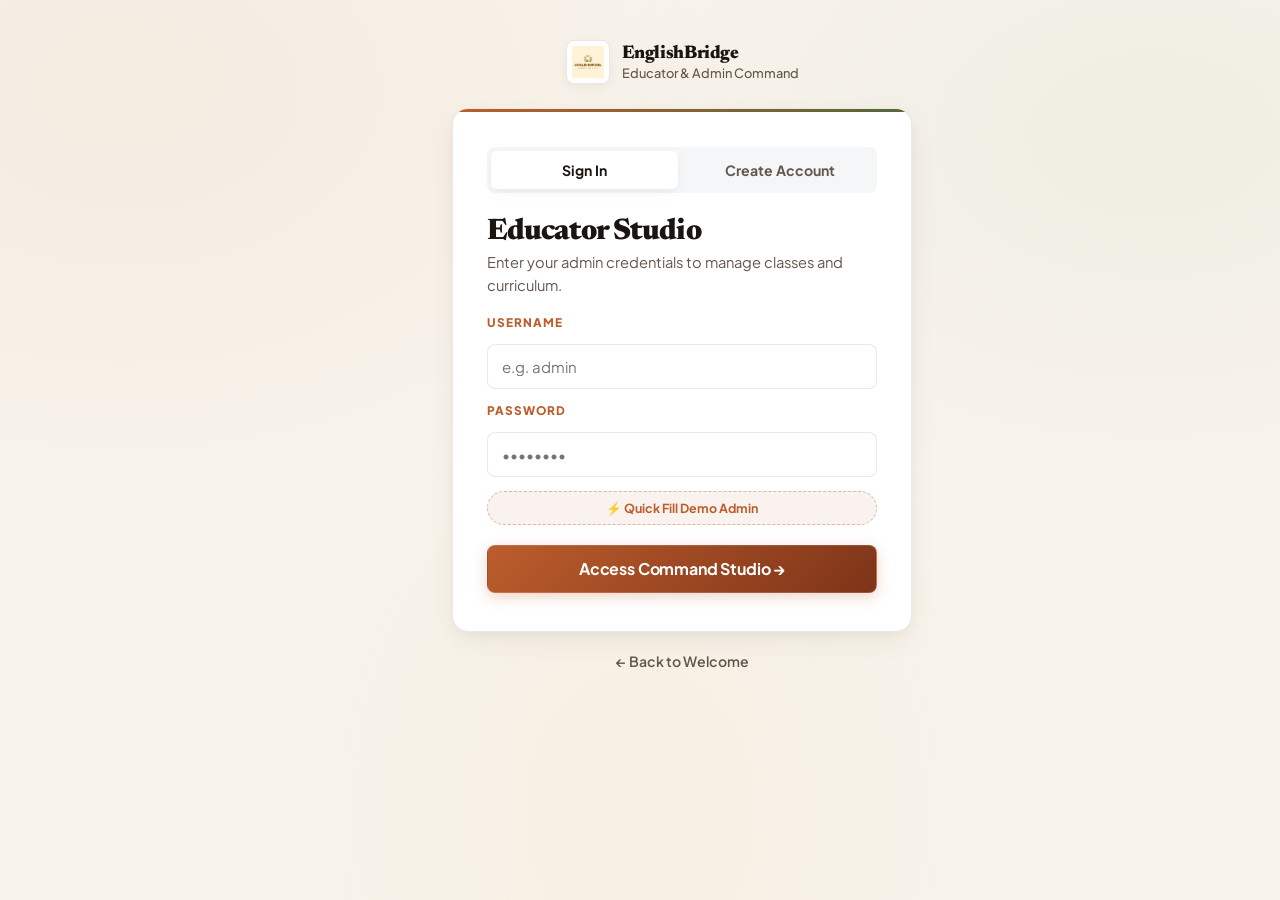
==== commit 51fd55a2: "Transform design system into editorial academic aesthetic with Newsreader serif, parchment surfaces," ====
--- a/admin-login.html
+++ b/admin-login.html
@@ -6,7 +6,7 @@
   <title>Admin Login | EnglishBridge</title>
   <link rel="preconnect" href="https://fonts.googleapis.com">
   <link rel="preconnect" href="https://fonts.gstatic.com" crossorigin>
-  <link href="https://fonts.googleapis.com/css2?family=Outfit:wght@400;500;600;700;800;900&family=Plus+Jakarta+Sans:wght@400;500;600;700;800&family=Space+Grotesk:wght@500;600;700&display=swap" rel="stylesheet">
+  <link href="https://fonts.googleapis.com/css2?family=Newsreader:ital,opsz,wght@0,6..72,400..800;1,6..72,400..700&family=Plus+Jakarta+Sans:wght@400;500;600;700;800&family=JetBrains+Mono:wght@400;500&display=swap" rel="stylesheet">
   <link rel="stylesheet" href="platform.css">
   <style>
     .auth-shell {
@@ -42,7 +42,7 @@
       left: 0;
       right: 0;
       height: 3px;
-      background: linear-gradient(90deg, var(--sass) 0%, var(--accent) 100%);
+      background: linear-gradient(90deg, var(--accent) 0%, var(--olive) 100%);
     }
 
     .mode-tab {
@@ -106,9 +106,9 @@
       margin: 14px 0 6px;
       padding: 8px 14px;
       border-radius: var(--radius-pill);
-      border: 1px dashed rgba(244, 63, 94, 0.4);
-      background: var(--sass-soft);
-      color: var(--sass);
+      border: 1px dashed rgba(188, 93, 45, 0.4);
+      background: var(--accent-soft);
+      color: var(--accent);
       font-size: 0.78rem;
       font-weight: 700;
       width: 100%;
@@ -121,8 +121,8 @@
     }
 
     .demo-pill-btn:hover {
-      background: rgba(244, 63, 94, 0.15);
-      border-color: var(--sass);
+      background: rgba(188, 93, 45, 0.15);
+      border-color: var(--accent);
       transform: translateY(-1px);
     }
 
@@ -131,7 +131,7 @@
       padding: 12px 14px;
       border-radius: var(--radius-md);
       background: var(--sass-soft);
-      border: 1px solid rgba(244, 63, 94, 0.3);
+      border: 1px solid rgba(185, 28, 28, 0.3);
       color: var(--sass);
       font-size: 0.88rem;
       font-weight: 600;
@@ -147,7 +147,7 @@
       padding: 12px 14px;
       border-radius: var(--radius-md);
       background: var(--emerald-soft);
-      border: 1px solid rgba(16, 185, 129, 0.3);
+      border: 1px solid rgba(84, 104, 56, 0.3);
       color: var(--emerald-deep);
       font-size: 0.88rem;
       font-weight: 600;
--- a/platform.css
+++ b/platform.css
@@ -1,88 +1,95 @@
-@import url("https://fonts.googleapis.com/css2?family=Outfit:wght@400;500;600;700;800;900&family=Plus+Jakarta+Sans:wght@400;500;600;700;800&family=Space+Grotesk:wght@500;600;700&display=swap");
+@import url("https://fonts.googleapis.com/css2?family=Newsreader:ital,opsz,wght@0,6..72,400..800;1,6..72,400..700&family=Plus+Jakarta+Sans:wght@400;500;600;700;800&family=JetBrains+Mono:wght@400;500&display=swap");
 
 :root {
-  --font-family: "Plus Jakarta Sans", "Outfit", -apple-system, BlinkMacSystemFont, "Segoe UI", Roboto, sans-serif;
-  --font-heading: "Outfit", "Space Grotesk", sans-serif;
-  --bg: #f8fafc;
-  --surface: #ffffff;
-  --surface-strong: #ffffff;
-  --surface-dark: #0f172a;
-  --surface-glass: rgba(255, 255, 255, 0.88);
-  --text: #0f172a;
-  --muted: #64748b;
-  --line: rgba(226, 232, 240, 0.85);
-  --line-strong: rgba(203, 213, 225, 1);
-
-  /* Vibrant Sassy Palette */
-  --accent: #6366f1;          /* Electric Indigo */
-  --accent-hover: #4f46e5;
-  --accent-deep: #4338ca;
-  --accent-soft: rgba(99, 102, 241, 0.08);
-  --accent-glow: rgba(99, 102, 241, 0.35);
-
-  --sass: #f43f5e;            /* Hot Punch Pink / Coral */
-  --sass-hover: #e11d48;
-  --sass-soft: rgba(244, 63, 94, 0.1);
-
-  --emerald: #10b981;         /* Cyber Mint / Progress */
-  --emerald-deep: #059669;
-  --emerald-soft: rgba(16, 185, 129, 0.1);
-
-  --amber: #f59e0b;           /* Electric Amber */
-  --amber-soft: rgba(245, 158, 11, 0.1);
-
-  /* Backwards compatibility aliases mapped to new vibrant palette */
-  --olive: var(--emerald);
-  --olive-deep: var(--emerald-deep);
-
-  /* Micro-Elevation Shadows (De-bubblified, architectural) */
-  --shadow: 0 10px 30px -5px rgba(15, 23, 42, 0.08), 0 4px 12px -2px rgba(15, 23, 42, 0.03);
-  --shadow-soft: 0 4px 16px -2px rgba(15, 23, 42, 0.04), 0 2px 6px -1px rgba(15, 23, 42, 0.02);
-  --shadow-hover: 0 20px 40px -10px rgba(99, 102, 241, 0.16), 0 8px 16px -4px rgba(15, 23, 42, 0.06);
-  --shadow-glass: 0 8px 32px 0 rgba(15, 23, 42, 0.05);
-
-  /* Crisp Modern Geometric Radii */
-  --radius-xl: 18px;
-  --radius-lg: 14px;
-  --radius-md: 10px;
-  --radius-sm: 8px;
+  --font-family: "Plus Jakarta Sans", -apple-system, BlinkMacSystemFont, "Segoe UI", Roboto, sans-serif;
+  --font-heading: "Newsreader", "Georgia", "Times New Roman", serif;
+  --font-mono: "JetBrains Mono", monospace;
+
+  /* Warm Literary & Parchment Palette (Authentic, Crafted, Editorial) */
+  --bg: #f8f4ec;              /* Warm academic parchment */
+  --surface: #ffffff;         /* Crisp warm ivory paper */
+  --surface-strong: #fffdf9;
+  --surface-dark: #191410;    /* Antique leather binder */
+  --surface-glass: rgba(255, 253, 249, 0.94);
+  --text: #1a1511;            /* Deep espresso ink */
+  --muted: #64564c;           /* Warm antique charcoal */
+  --line: rgba(90, 65, 45, 0.12);      /* Fine ruled sepia line */
+  --line-strong: rgba(90, 65, 45, 0.22);/* Heavy ruled ledger line */
+
+  /* Reduced, Harmonious Editorial Palette (Terracotta & Olive Heritage) */
+  --accent: #bc5d2d;          /* Warm Terracotta / Saddle Rust */
+  --accent-hover: #a1481e;
+  --accent-deep: #7e3418;
+  --accent-soft: rgba(188, 93, 45, 0.08);
+  --accent-glow: rgba(188, 93, 45, 0.25);
+
+  --olive: #546838;           /* Deep Academic Olive / Sage */
+  --olive-deep: #3c4c25;
+  --olive-soft: rgba(84, 104, 56, 0.09);
+
+  /* Aliased for backward-compatibility with UI components */
+  --emerald: var(--olive);
+  --emerald-deep: var(--olive-deep);
+  --emerald-soft: var(--olive-soft);
+
+  --amber: #c27803;           /* Burnished Amber / Honey Gold */
+  --amber-soft: rgba(194, 120, 3, 0.09);
+
+  --sass: #b91c1c;            /* Heritage Crimson Wax Seal (Restrained) */
+  --sass-hover: #991b1b;
+  --sass-soft: rgba(185, 28, 28, 0.08);
+
+  /* Craft Shadows (Warm Sepia Ambient, not cold black) */
+  --shadow: 0 10px 30px -5px rgba(60, 40, 20, 0.08), 0 4px 12px -2px rgba(60, 40, 20, 0.04);
+  --shadow-soft: 0 4px 16px -2px rgba(60, 40, 20, 0.05), 0 2px 6px -1px rgba(60, 40, 20, 0.03);
+  --shadow-hover: 0 20px 40px -8px rgba(188, 93, 45, 0.18), 0 6px 16px -3px rgba(60, 40, 20, 0.06);
+  --shadow-glass: 0 8px 32px 0 rgba(60, 40, 20, 0.06);
+
+  /* Bookbinder Geometric Radii */
+  --radius-xl: 16px;
+  --radius-lg: 12px;
+  --radius-md: 8px;
+  --radius-sm: 6px;
   --radius-pill: 999px;
-  --max-width: 1400px;
-}
-
-/* ── DARK THEME ── */
+  --max-width: 1360px;
+}
+
+/* ── DARK THEME (Late-Night Reading Library) ── */
 :root.dark-theme {
-  --bg: #090d16;
-  --surface: #111827;
-  --surface-strong: #162032;
-  --surface-dark: #030712;
-  --surface-glass: rgba(17, 24, 39, 0.88);
-  --text: #f8fafc;
-  --muted: #94a3b8;
-  --line: rgba(255, 255, 255, 0.09);
-  --line-strong: rgba(255, 255, 255, 0.18);
-
-  --accent: #818cf8;
-  --accent-hover: #6366f1;
-  --accent-deep: #a5b4fc;
-  --accent-soft: rgba(129, 140, 248, 0.12);
-  --accent-glow: rgba(129, 140, 248, 0.4);
-
-  --sass: #fb7185;
-  --sass-hover: #f43f5e;
-  --sass-soft: rgba(251, 113, 133, 0.15);
-
-  --emerald: #34d399;
-  --emerald-deep: #10b981;
-  --emerald-soft: rgba(52, 211, 153, 0.15);
-
-  --amber: #fbbf24;
-  --amber-soft: rgba(251, 191, 36, 0.15);
-
-  --shadow: 0 10px 30px -5px rgba(0, 0, 0, 0.5);
-  --shadow-soft: 0 4px 16px -2px rgba(0, 0, 0, 0.35);
-  --shadow-hover: 0 20px 40px -10px rgba(99, 102, 241, 0.3);
-  --shadow-glass: 0 8px 32px 0 rgba(0, 0, 0, 0.4);
+  --bg: #130f0c;
+  --surface: #1c1612;
+  --surface-strong: #231c17;
+  --surface-dark: #0d0a08;
+  --surface-glass: rgba(28, 22, 18, 0.94);
+  --text: #f5efe6;
+  --muted: #a6988d;
+  --line: rgba(240, 225, 210, 0.1);
+  --line-strong: rgba(240, 225, 210, 0.18);
+
+  --accent: #d87b4e;          /* Warm glowing terracotta ember */
+  --accent-hover: #e88d60;
+  --accent-deep: #f0a27a;
+  --accent-soft: rgba(216, 123, 78, 0.12);
+  --accent-glow: rgba(216, 123, 78, 0.35);
+
+  --olive: #7e9c56;
+  --olive-deep: #92b267;
+  --olive-soft: rgba(126, 156, 86, 0.14);
+  --emerald: var(--olive);
+  --emerald-deep: var(--olive-deep);
+  --emerald-soft: var(--olive-soft);
+
+  --amber: #e09f3e;
+  --amber-soft: rgba(224, 159, 62, 0.14);
+
+  --sass: #f87171;
+  --sass-hover: #ef4444;
+  --sass-soft: rgba(248, 113, 113, 0.14);
+
+  --shadow: 0 10px 30px -5px rgba(0, 0, 0, 0.6);
+  --shadow-soft: 0 4px 16px -2px rgba(0, 0, 0, 0.45);
+  --shadow-hover: 0 20px 40px -10px rgba(216, 123, 78, 0.25);
+  --shadow-glass: 0 8px 32px 0 rgba(0, 0, 0, 0.5);
 }
 
 * {
@@ -103,9 +110,9 @@
   -moz-osx-font-smoothing: grayscale;
   background-color: var(--bg);
   background-image: 
-    radial-gradient(at 0% 0%, rgba(99, 102, 241, 0.08) 0px, transparent 45%),
-    radial-gradient(at 100% 0%, rgba(244, 63, 94, 0.06) 0px, transparent 40%),
-    radial-gradient(at 50% 100%, rgba(16, 185, 129, 0.05) 0px, transparent 50%);
+    radial-gradient(at 10% 10%, rgba(188, 93, 45, 0.06) 0px, transparent 40%),
+    radial-gradient(at 90% 15%, rgba(84, 104, 56, 0.05) 0px, transparent 35%),
+    radial-gradient(at 50% 90%, rgba(194, 120, 3, 0.04) 0px, transparent 45%);
   background-attachment: fixed;
   min-height: 100vh;
   display: flex;
@@ -115,9 +122,8 @@
 :root.dark-theme body {
   background-color: var(--bg);
   background-image: 
-    radial-gradient(at 0% 0%, rgba(99, 102, 241, 0.15) 0px, transparent 50%),
-    radial-gradient(at 100% 0%, rgba(244, 63, 94, 0.1) 0px, transparent 45%),
-    radial-gradient(at 50% 100%, rgba(16, 185, 129, 0.08) 0px, transparent 50%);
+    radial-gradient(at 10% 10%, rgba(216, 123, 78, 0.08) 0px, transparent 45%),
+    radial-gradient(at 90% 15%, rgba(126, 156, 86, 0.06) 0px, transparent 40%);
 }
 
 button {
@@ -325,7 +331,7 @@
   padding: 0 12px;
   border-radius: var(--radius-pill);
   background: var(--accent-soft);
-  border: 1px solid rgba(99, 102, 241, 0.2);
+  border: 1px solid rgba(188, 93, 45, 0.2);
   color: var(--accent);
   font-size: 0.82rem;
   font-weight: 700;
@@ -335,13 +341,13 @@
 .status-done,
 .module-meta-done {
   background: var(--emerald-soft) !important;
-  border-color: rgba(16, 185, 129, 0.25) !important;
+  border-color: rgba(84, 104, 56, 0.25) !important;
   color: var(--emerald-deep) !important;
 }
 
 .status-progress {
   background: var(--amber-soft) !important;
-  border-color: rgba(245, 158, 11, 0.25) !important;
+  border-color: rgba(194, 120, 3, 0.25) !important;
   color: #b45309 !important;
 }
 
@@ -389,8 +395,8 @@
 
 .class-button:hover {
   transform: translateY(-2px);
-  border-color: rgba(99, 102, 241, 0.3);
-  box-shadow: 0 6px 18px -4px rgba(99, 102, 241, 0.12);
+  border-color: rgba(188, 93, 45, 0.3);
+  box-shadow: 0 6px 18px -4px rgba(188, 93, 45, 0.12);
 }
 
 .class-button strong {
@@ -407,7 +413,7 @@
 .class-button.is-active {
   border-color: var(--accent);
   background: var(--accent-soft);
-  box-shadow: 0 0 0 1px var(--accent), 0 6px 20px -4px rgba(99, 102, 241, 0.2);
+  box-shadow: 0 0 0 1px var(--accent), 0 6px 20px -4px rgba(188, 93, 45, 0.2);
 }
 
 .class-button.is-active strong {
@@ -539,7 +545,7 @@
 .module-card:hover {
   transform: translateY(-3px);
   box-shadow: var(--shadow-hover);
-  border-color: rgba(99, 102, 241, 0.4);
+  border-color: rgba(188, 93, 45, 0.35);
 }
 
 .module-card.is-active {
@@ -578,7 +584,7 @@
   padding: 0 10px;
   border-radius: var(--radius-pill);
   background: var(--emerald-soft);
-  border: 1px solid rgba(16, 185, 129, 0.2);
+  border: 1px solid rgba(84, 104, 56, 0.2);
   color: var(--emerald-deep);
   font-size: 0.78rem;
   font-weight: 700;
@@ -607,12 +613,12 @@
   border: 1px solid rgba(255, 255, 255, 0.15);
   background: linear-gradient(135deg, var(--accent) 0%, var(--accent-deep) 100%);
   color: #ffffff;
-  box-shadow: 0 4px 14px rgba(99, 102, 241, 0.35);
+  box-shadow: 0 4px 14px rgba(188, 93, 45, 0.25);
 }
 
 .primary-action:hover {
   transform: translateY(-2px);
-  box-shadow: 0 8px 24px rgba(99, 102, 241, 0.45);
+  box-shadow: 0 8px 24px rgba(188, 93, 45, 0.35);
   background: linear-gradient(135deg, var(--accent-hover) 0%, var(--accent-deep) 100%);
 }
 
@@ -686,9 +692,9 @@
 
 .choice-button:hover {
   background: var(--surface-strong);
-  border-color: rgba(99, 102, 241, 0.4);
+  border-color: rgba(188, 93, 45, 0.35);
   transform: translateX(4px);
-  box-shadow: 0 4px 14px rgba(99, 102, 241, 0.1);
+  box-shadow: 0 4px 14px rgba(188, 93, 45, 0.1);
 }
 
 .choice-button.is-selected {
@@ -765,13 +771,13 @@
   font-weight: 700;
   font-size: 0.9rem;
   cursor: pointer;
-  box-shadow: 0 4px 12px rgba(99, 102, 241, 0.35);
+  box-shadow: 0 4px 12px rgba(188, 93, 45, 0.25);
   transition: transform 0.2s ease, box-shadow 0.2s ease;
 }
 
 .modal-confirm:hover {
   transform: translateY(-2px);
-  box-shadow: 0 8px 20px rgba(99, 102, 241, 0.45);
+  box-shadow: 0 8px 20px rgba(188, 93, 45, 0.35);
 }
 
 .modal-cancel {
@@ -817,7 +823,7 @@
 
 /* ── SASSY GRADIENT & GLOW UTILITIES ── */
 .text-gradient {
-  background: linear-gradient(135deg, var(--accent) 0%, var(--sass) 100%);
+  background: linear-gradient(135deg, var(--accent) 0%, var(--accent-deep) 100%);
   -webkit-background-clip: text;
   -webkit-text-fill-color: transparent;
   background-clip: text;
@@ -917,7 +923,7 @@
   top: 0;
   bottom: 0;
   width: 84px;
-  background: rgba(15, 23, 42, 0.95);
+  background: linear-gradient(180deg, #1c1511 0%, #15100c 100%);
   backdrop-filter: blur(24px);
   -webkit-backdrop-filter: blur(24px);
   z-index: 9999;
@@ -925,9 +931,9 @@
   flex-direction: column;
   align-items: flex-start;
   padding: 20px 14px 32px;
-  gap: 10px;
-  border-right: 1px solid rgba(255, 255, 255, 0.08);
-  box-shadow: 8px 0 32px -4px rgba(0, 0, 0, 0.35);
+  gap: 8px;
+  border-right: 1px solid rgba(188, 93, 45, 0.2);
+  box-shadow: 8px 0 32px -4px rgba(25, 18, 12, 0.4);
   overflow-y: auto;
   overflow-x: hidden;
   transition: width 0.28s cubic-bezier(0.16, 1, 0.3, 1);
@@ -963,16 +969,17 @@
 }
 
 .rail-logo-icon {
-  width: 36px;
-  height: 36px;
-  border-radius: 10px;
-  background: linear-gradient(135deg, var(--accent) 0%, var(--sass) 100%);
+  width: 38px;
+  height: 38px;
+  border-radius: var(--radius-sm);
+  background: linear-gradient(135deg, var(--accent) 0%, var(--accent-deep) 100%);
+  border: 1px solid rgba(255, 220, 180, 0.25);
   display: flex;
   align-items: center;
   justify-content: center;
   font-size: 1.1rem;
   color: #ffffff;
-  box-shadow: 0 4px 14px rgba(99, 102, 241, 0.4);
+  box-shadow: 0 4px 14px rgba(188, 93, 45, 0.35);
   flex-shrink: 0;
 }
 
@@ -1036,10 +1043,11 @@
 }
 
 .rail-btn.active {
-  background: linear-gradient(135deg, rgba(99, 102, 241, 0.3) 0%, rgba(244, 63, 94, 0.2) 100%);
-  border-color: rgba(99, 102, 241, 0.5);
-  color: #ffffff;
-  box-shadow: 0 4px 18px -2px rgba(99, 102, 241, 0.4), inset 0 0 12px rgba(99, 102, 241, 0.18);
+  background: rgba(188, 93, 45, 0.18);
+  border-color: rgba(188, 93, 45, 0.45);
+  border-left: 3px solid var(--accent);
+  color: #fcefe6;
+  box-shadow: 0 2px 10px rgba(188, 93, 45, 0.25), inset 0 1px 0 rgba(255, 255, 255, 0.08);
 }
 
 .rail-btn.active .rail-btn-text,
@@ -1056,14 +1064,14 @@
   height: 18px;
   padding: 0 5px;
   border-radius: var(--radius-pill);
-  background: var(--sass);
+  background: var(--accent);
   color: #ffffff;
   font-size: 0.68rem;
   font-weight: 800;
   display: flex;
   align-items: center;
   justify-content: center;
-  box-shadow: 0 2px 8px rgba(244, 63, 94, 0.6);
+  box-shadow: 0 2px 6px rgba(188, 93, 45, 0.5);
   line-height: 1;
 }
 
@@ -1180,7 +1188,7 @@
 
 .word-card:hover {
   transform: translateY(-3px);
-  border-color: rgba(99, 102, 241, 0.35);
+  border-color: rgba(188, 93, 45, 0.25);
   box-shadow: var(--shadow-hover);
 }
 
@@ -1189,8 +1197,9 @@
   margin-top: 24px;
   padding: 22px 28px;
   border-radius: var(--radius-lg);
-  background: linear-gradient(135deg, rgba(16, 185, 129, 0.08) 0%, rgba(99, 102, 241, 0.05) 100%), var(--surface);
-  border: 1px solid rgba(16, 185, 129, 0.25);
+  background: var(--surface);
+  border: 1px solid var(--line);
+  border-left: 4px solid var(--accent);
   box-shadow: var(--shadow-soft);
   display: flex;
   flex-wrap: wrap;
@@ -1206,9 +1215,10 @@
   justify-content: space-between;
   padding: 24px 26px;
   border-radius: var(--radius-lg);
-  background: linear-gradient(135deg, rgba(245, 158, 11, 0.12) 0%, rgba(244, 63, 94, 0.05) 100%), var(--surface);
-  border: 1px solid rgba(245, 158, 11, 0.3);
-  box-shadow: 0 8px 24px -4px rgba(245, 158, 11, 0.15);
+  background: var(--surface);
+  border: 1px solid var(--line);
+  border-left: 4px solid var(--amber);
+  box-shadow: var(--shadow-soft);
   color: var(--text);
   cursor: pointer;
   transition: all 0.22s cubic-bezier(0.16, 1, 0.3, 1);
@@ -1216,7 +1226,7 @@
 
 .lightning-widget:hover {
   transform: translateY(-3px);
-  box-shadow: 0 14px 32px -4px rgba(245, 158, 11, 0.25);
+  box-shadow: 0 14px 32px -4px rgba(194, 120, 3, 0.25);
   border-color: var(--amber);
 }
 
@@ -1235,7 +1245,7 @@
   height: 76px;
   border-radius: 50%;
   border: none;
-  background: linear-gradient(135deg, var(--sass) 0%, var(--sass-hover) 100%);
+  background: linear-gradient(135deg, var(--accent) 0%, var(--accent-deep) 100%);
   color: #ffffff;
   font-size: 1.9rem;
   cursor: pointer;
@@ -1243,25 +1253,25 @@
   align-items: center;
   justify-content: center;
   margin: 0 auto 20px;
-  box-shadow: 0 10px 28px rgba(244, 63, 94, 0.4);
+  box-shadow: 0 10px 28px rgba(188, 93, 45, 0.35);
   transition: all 0.2s cubic-bezier(0.16, 1, 0.3, 1);
 }
 
 .mic-btn:hover {
   transform: scale(1.06);
-  box-shadow: 0 14px 34px rgba(244, 63, 94, 0.55);
+  box-shadow: 0 14px 34px rgba(185, 28, 28, 0.4);
 }
 
 .mic-btn.listening {
   animation: pulseMic 1.5s infinite;
   background: linear-gradient(135deg, var(--emerald) 0%, var(--emerald-deep) 100%);
-  box-shadow: 0 10px 28px rgba(16, 185, 129, 0.45);
+  box-shadow: 0 10px 28px rgba(84, 104, 56, 0.4);
 }
 
 @keyframes pulseMic {
-  0% { transform: scale(1); box-shadow: 0 0 0 0 rgba(16, 185, 129, 0.7); }
-  70% { transform: scale(1.08); box-shadow: 0 0 0 18px rgba(16, 185, 129, 0); }
-  100% { transform: scale(1); box-shadow: 0 0 0 0 rgba(16, 185, 129, 0); }
+  0% { transform: scale(1); box-shadow: 0 0 0 0 rgba(84, 104, 56, 0.7); }
+  70% { transform: scale(1.08); box-shadow: 0 0 0 18px rgba(84, 104, 56, 0); }
+  100% { transform: scale(1); box-shadow: 0 0 0 0 rgba(84, 104, 56, 0); }
 }
 
 /* ── STUDENT CHIP & ACTIONS ── */
@@ -1290,7 +1300,7 @@
   font-weight: 800;
   color: #ffffff;
   flex-shrink: 0;
-  box-shadow: 0 2px 8px rgba(99, 102, 241, 0.3);
+  box-shadow: 0 2px 8px rgba(188, 93, 45, 0.3);
 }
 
 .student-chip-info strong {
@@ -1310,7 +1320,7 @@
   min-height: 38px;
   padding: 0 16px;
   border-radius: var(--radius-pill);
-  border: 1px solid rgba(244, 63, 94, 0.25);
+  border: 1px solid rgba(185, 28, 28, 0.25);
   background: var(--sass-soft);
   color: var(--sass-hover);
   font-size: 0.84rem;
@@ -1323,7 +1333,7 @@
   background: var(--sass);
   color: #ffffff;
   transform: translateY(-1px);
-  box-shadow: 0 4px 14px rgba(244, 63, 94, 0.35);
+  box-shadow: 0 4px 14px rgba(185, 28, 28, 0.35);
 }
 
 /* ── ACHIEVEMENTS (BADGES) ── */
@@ -1350,7 +1360,7 @@
 
 .badge-card:hover {
   transform: translateY(-2px);
-  border-color: rgba(99, 102, 241, 0.35);
+  border-color: rgba(188, 93, 45, 0.25);
   box-shadow: var(--shadow);
 }
 
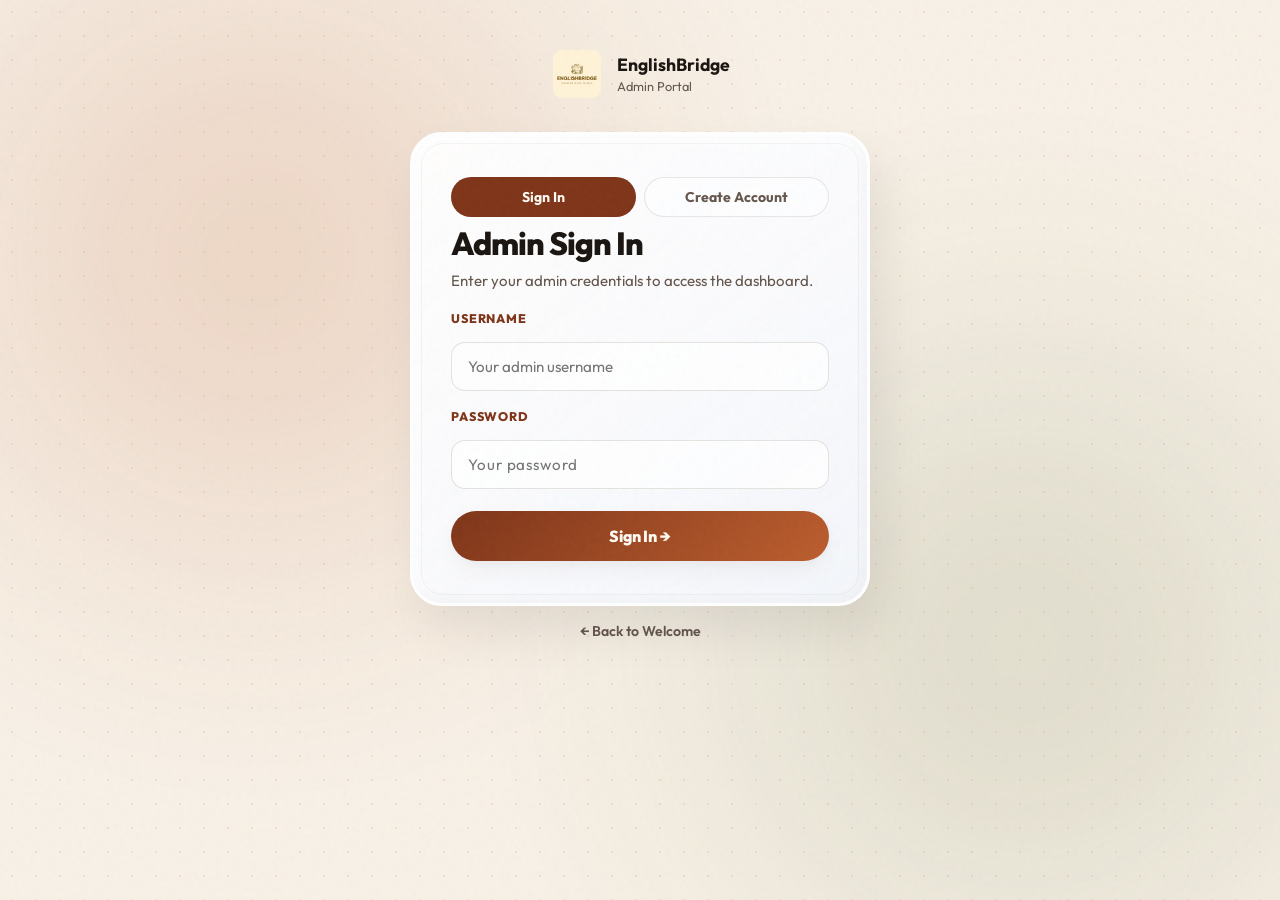
==== commit 889912e2: "Revert all UI redesigns back to original design (commit 0269a2d)" ====
--- a/admin-login.html
+++ b/admin-login.html
@@ -6,159 +6,181 @@
   <title>Admin Login | EnglishBridge</title>
   <link rel="preconnect" href="https://fonts.googleapis.com">
   <link rel="preconnect" href="https://fonts.gstatic.com" crossorigin>
-  <link href="https://fonts.googleapis.com/css2?family=Newsreader:ital,opsz,wght@0,6..72,400..800;1,6..72,400..700&family=Plus+Jakarta+Sans:wght@400;500;600;700;800&family=JetBrains+Mono:wght@400;500&display=swap" rel="stylesheet">
-  <link rel="stylesheet" href="platform.css">
+  <link href="https://fonts.googleapis.com/css2?family=Outfit:wght@300;400;500;600;700;800&display=swap" rel="stylesheet">  <link rel="stylesheet" href="platform.css">
   <style>
     .auth-shell {
       width: min(calc(100% - 32px), 460px);
       margin: 0 auto;
-      padding: 40px 0 60px;
+      padding: 48px 0 60px;
       display: grid;
-      gap: 20px;
+      gap: 16px;
     }
 
     .auth-brand {
       display: flex;
       align-items: center;
+      gap: 14px;
       justify-content: center;
-      gap: 12px;
-      margin-bottom: 4px;
+      margin-bottom: 8px;
     }
 
     .auth-card {
-      padding: 38px 34px;
-      border-radius: var(--radius-xl);
-      background: var(--surface);
-      border: 1px solid var(--line);
-      box-shadow: var(--shadow);
+      padding: 42px 38px;
+      border-radius: 32px;
+      background: linear-gradient(145deg, rgba(255,255,255,0.96), rgba(245,248,255,0.9));
+      backdrop-filter: blur(20px);
+      -webkit-backdrop-filter: blur(20px);
+      border: 3px solid #ffffff;
+      box-shadow: inset -4px -4px 12px rgba(0,0,0,0.03), 12px 24px 48px rgba(0,0,0,0.08), inset 4px 4px 12px rgba(255,255,255,0.9);
       position: relative;
-      overflow: hidden;
-    }
-
-    .auth-card::after {
+    }
+
+    .auth-card::before {
       content: "";
       position: absolute;
-      top: 0;
-      left: 0;
-      right: 0;
-      height: 3px;
-      background: linear-gradient(90deg, var(--accent) 0%, var(--olive) 100%);
+      inset: 8px;
+      border: 1px solid rgba(80,58,40,0.05);
+      border-radius: 22px;
+      pointer-events: none;
+    }
+
+    .auth-card h2 {
+      font-family: var(--font-family);
+      font-weight: 800;
+      letter-spacing: -0.03em;
+      font-size: 2rem;
+      margin-bottom: 6px;
+      color: var(--text);
+    }
+
+    .auth-subtitle {
+      color: var(--muted);
+      font-size: 0.94rem;
+      line-height: 1.6;
+      margin-bottom: 6px;
+    }
+
+    .form-label {
+      display: block;
+      font-size: 0.78rem;
+      font-weight: 800;
+      letter-spacing: 0.07em;
+      text-transform: uppercase;
+      color: var(--accent-deep);
+      margin: 18px 0 4px;
+    }
+
+    .auth-btn {
+      width: 100%;
+      margin-top: 22px;
+      min-height: 50px;
+      border-radius: 999px;
+      border: none;
+      background: linear-gradient(135deg, var(--accent-deep) 0%, var(--accent) 100%);
+      color: #fffaf2;
+      font-family: var(--font-family);
+      font-weight: 800;
+      font-size: 1rem;
+      letter-spacing: -0.01em;
+      cursor: pointer;
+      box-shadow: var(--shadow-soft);
+      transition: all 0.2s cubic-bezier(0.4, 0, 0.2, 1);
+    }
+
+    .auth-btn:hover {
+      transform: translateY(-2px);
+      box-shadow: var(--shadow);
+    }
+
+    .auth-btn:active {
+      transform: translateY(0);
+    }
+
+    .auth-btn:focus-visible {
+      outline: none;
+      box-shadow: 0 0 0 3.5px rgba(188, 93, 45, 0.3), var(--shadow-soft);
+    }
+
+    .auth-toggle {
+      display: block;
+      text-align: center;
+      margin-top: 18px;
+      color: var(--muted);
+      font-size: 0.9rem;
+    }
+
+    .auth-toggle button {
+      background: none;
+      border: none;
+      color: var(--accent-deep);
+      font-weight: 700;
+      cursor: pointer;
+      font-size: 0.9rem;
+      padding: 0;
+    }
+
+    .auth-toggle button:hover {
+      text-decoration: underline;
+    }
+
+    .error-msg {
+      margin-top: 12px;
+      padding: 12px 14px;
+      border-radius: 12px;
+      background: rgba(188,93,45,0.1);
+      border: 1px solid rgba(188,93,45,0.2);
+      color: var(--accent-deep);
+      font-size: 0.9rem;
+      font-weight: 600;
+      display: none;
+    }
+
+    .error-msg.show {
+      display: block;
+    }
+
+    .success-msg {
+      margin-top: 12px;
+      padding: 12px 14px;
+      border-radius: 12px;
+      background: rgba(111,124,74,0.1);
+      border: 1px solid rgba(111,124,74,0.2);
+      color: #3d5220;
+      font-size: 0.9rem;
+      font-weight: 600;
+      display: none;
+    }
+
+    .success-msg.show {
+      display: block;
     }
 
     .mode-tab {
       display: flex;
       gap: 8px;
-      margin-bottom: 24px;
-      padding: 4px;
-      border-radius: var(--radius-md);
-      background: rgba(148, 163, 184, 0.1);
+      margin-bottom: 6px;
     }
 
     .mode-tab-btn {
       flex: 1;
-      min-height: 38px;
-      border-radius: var(--radius-sm);
-      border: none;
-      background: transparent;
+      min-height: 40px;
+      border-radius: 999px;
+      border: 1px solid rgba(80,58,40,0.12);
+      background: rgba(255,255,255,0.5);
       color: var(--muted);
       font-weight: 700;
       font-size: 0.88rem;
       cursor: pointer;
-      transition: all 0.2s ease;
+      transition: all 0.15s ease;
     }
 
     .mode-tab-btn.active {
-      background: var(--surface);
-      color: var(--text);
-      box-shadow: var(--shadow-soft);
-    }
-
-    .auth-header h2 {
-      font-size: 1.85rem;
-      font-weight: 800;
-      letter-spacing: -0.03em;
-      margin-bottom: 4px;
-      color: var(--text);
-    }
-
-    .auth-subtitle {
-      color: var(--muted);
-      font-size: 0.92rem;
-      line-height: 1.55;
-      margin-bottom: 18px;
-    }
-
-    .form-group {
-      margin-bottom: 14px;
-    }
-
-    .form-label {
-      display: block;
-      font-size: 0.74rem;
-      font-weight: 800;
-      letter-spacing: 0.08em;
-      text-transform: uppercase;
-      color: var(--accent);
-      margin-bottom: 6px;
-    }
-
-    .demo-pill-btn {
-      margin: 14px 0 6px;
-      padding: 8px 14px;
-      border-radius: var(--radius-pill);
-      border: 1px dashed rgba(188, 93, 45, 0.4);
-      background: var(--accent-soft);
-      color: var(--accent);
-      font-size: 0.78rem;
-      font-weight: 700;
-      width: 100%;
-      cursor: pointer;
-      display: flex;
-      align-items: center;
-      justify-content: center;
-      gap: 6px;
-      transition: all 0.2s ease;
-    }
-
-    .demo-pill-btn:hover {
-      background: rgba(188, 93, 45, 0.15);
-      border-color: var(--accent);
-      transform: translateY(-1px);
-    }
-
-    .error-msg {
-      margin-top: 12px;
-      padding: 12px 14px;
-      border-radius: var(--radius-md);
-      background: var(--sass-soft);
-      border: 1px solid rgba(185, 28, 28, 0.3);
-      color: var(--sass);
-      font-size: 0.88rem;
-      font-weight: 600;
-      display: none;
-    }
-
-    .error-msg.show {
-      display: block;
-    }
-
-    .success-msg {
-      margin-top: 12px;
-      padding: 12px 14px;
-      border-radius: var(--radius-md);
-      background: var(--emerald-soft);
-      border: 1px solid rgba(84, 104, 56, 0.3);
-      color: var(--emerald-deep);
-      font-size: 0.88rem;
-      font-weight: 600;
-      display: none;
-    }
-
-    .success-msg.show {
-      display: block;
-    }
-
-    .back-btn {
+      background: var(--accent-deep);
+      color: #fffaf2;
+      border-color: transparent;
+    }
+
+    .back-link {
       display: flex;
       align-items: center;
       justify-content: center;
@@ -170,12 +192,11 @@
       background: none;
       border: none;
       padding: 0;
-      transition: color 0.2s ease;
-    }
-
-    .back-btn:hover {
-      color: var(--text);
-    }
+    }
+
+    .back-link:hover { color: var(--text); }
+
+    input[type="password"] { letter-spacing: 0.06em; }
   </style>
 </head>
 <body>
@@ -183,16 +204,24 @@
 <div class="auth-shell">
 
   <div class="auth-brand">
-    <div class="platform-brand-mark">
-      <img src="EnglishBridgeLogo.png" alt="EnglishBridge logo" style="height:32px;width:auto;object-fit:contain;">
-    </div>
-    <div class="platform-brand-copy">
-      <strong style="font-size:1.15rem;">EnglishBridge</strong>
-      <span style="font-size:0.8rem;">Educator & Admin Command</span>
-    </div>
+    <div class="auth-brand">
+    <div style="display: flex; align-items: center; gap: 16px;">
+      <div class="platform-brand" style="margin: 0;">
+        <div class="platform-brand-mark" style="overflow:hidden;background:transparent;border:none;box-shadow:none;padding:2px;">
+          <img src="EnglishBridgeLogo.png" alt="EnglishBridge logo" style="width:100%;height:100%;object-fit:contain;">
+        </div>
+        <div class="platform-brand-copy" style="text-align:left; display:flex; flex-direction:column; justify-content: center;">
+          <strong style="color:var(--text); font-size:1.1rem; line-height:1.2;">EnglishBridge</strong>
+          <span style="color:var(--muted); font-size:0.8rem;">Admin Portal</span>
+        </div>
+      </div>
+      <!-- Divider -->
+      </div>
   </div>
-
-  <section class="auth-card">
+  </div>
+
+  <div class="auth-card">
+
     <div class="mode-tab">
       <button class="mode-tab-btn active" id="tabLogin" onclick="switchTab('login')">Sign In</button>
       <button class="mode-tab-btn" id="tabRegister" onclick="switchTab('register')">Create Account</button>
@@ -200,76 +229,48 @@
 
     <!-- LOGIN MODE -->
     <div id="loginForm">
-      <div class="auth-header">
-        <h2>Educator Studio</h2>
-        <p class="auth-subtitle">Enter your admin credentials to manage classes and curriculum.</p>
-      </div>
-
-      <div class="form-group">
-        <label class="form-label" for="loginUser">Username</label>
-        <input id="loginUser" type="text" placeholder="e.g. admin" autocomplete="username">
-      </div>
-
-      <div class="form-group">
-        <label class="form-label" for="loginPass">Password</label>
-        <input id="loginPass" type="password" placeholder="••••••••" autocomplete="current-password">
-      </div>
-
-      <button type="button" class="demo-pill-btn" onclick="fillAdminDemo()">
-        ⚡ Quick Fill Demo Admin
-      </button>
+      <h2>Admin Sign In</h2>
+      <p class="auth-subtitle">Enter your admin credentials to access the dashboard.</p>
+
+      <label class="form-label" for="loginUser">Username</label>
+      <input id="loginUser" type="text" placeholder="Your admin username" autocomplete="username">
+
+      <label class="form-label" for="loginPass">Password</label>
+      <input id="loginPass" type="password" placeholder="Your password" autocomplete="current-password">
 
       <div class="error-msg" id="loginError"></div>
 
-      <button class="primary-action" style="margin-top: 14px; width: 100%; min-height: 48px; font-size: 1rem;" onclick="doLogin()">
-        Access Command Studio →
-      </button>
+      <button class="auth-btn" onclick="doLogin()">Sign In →</button>
     </div>
 
     <!-- REGISTER MODE -->
     <div id="registerForm" style="display:none;">
-      <div class="auth-header">
-        <h2>Create Admin Account</h2>
-        <p class="auth-subtitle">Set up a new teacher or coordinator profile.</p>
-      </div>
-
-      <div class="form-group">
-        <label class="form-label" for="regUser">Username</label>
-        <input id="regUser" type="text" placeholder="Choose a username" autocomplete="username">
-      </div>
-
-      <div class="form-group">
-        <label class="form-label" for="regPass">Password</label>
-        <input id="regPass" type="password" placeholder="Min. 6 characters" autocomplete="new-password">
-      </div>
-
-      <div class="form-group">
-        <label class="form-label" for="regPassConfirm">Confirm Password</label>
-        <input id="regPassConfirm" type="password" placeholder="Repeat password" autocomplete="new-password">
-      </div>
+      <h2>Create Admin Account</h2>
+      <p class="auth-subtitle">Set up a new admin account. You can create multiple accounts for different teachers.</p>
+
+      <label class="form-label" for="regUser">Username</label>
+      <input id="regUser" type="text" placeholder="Choose a username" autocomplete="username">
+
+      <label class="form-label" for="regPass">Password</label>
+      <input id="regPass" type="password" placeholder="Choose a password" autocomplete="new-password">
+
+      <label class="form-label" for="regPassConfirm">Confirm Password</label>
+      <input id="regPassConfirm" type="password" placeholder="Repeat your password" autocomplete="new-password">
 
       <div class="error-msg" id="registerError"></div>
       <div class="success-msg" id="registerSuccess"></div>
 
-      <button class="primary-action" style="margin-top: 14px; width: 100%; min-height: 48px; font-size: 1rem;" onclick="doRegister()">
-        Create Account →
-      </button>
+      <button class="auth-btn" onclick="doRegister()">Create Account →</button>
     </div>
-  </section>
-
-  <button class="back-btn" onclick="window.location.href='index.html'">
-    ← Back to Welcome
-  </button>
+
+  </div>
+
+  <button class="back-link" onclick="window.location.href='index.html'">← Back to Welcome</button>
 
 </div>
 
 <script src="Api.js"></script>
 <script>
-function fillAdminDemo() {
-  document.getElementById("loginUser").value = "admin";
-  document.getElementById("loginPass").value = "admin123";
-}
-
 function switchTab(mode) {
   const isLogin = mode === "login";
   document.getElementById("loginForm").style.display    = isLogin ? "" : "none";
@@ -293,14 +294,14 @@
   const username = document.getElementById("loginUser").value.trim();
   const password = document.getElementById("loginPass").value;
   if (!username || !password) { showError("loginError", "Please enter your username and password."); return; }
-  const btn = document.querySelector("#loginForm .primary-action");
-  if (btn) { btn.textContent = "Authenticating…"; btn.disabled = true; }
+  const btn = document.querySelector("#loginForm .auth-btn");
+  if (btn) { btn.textContent = "Signing in…"; btn.disabled = true; }
   try {
     await Auth.login(username, password);
     window.location.href = "admin.html";
   } catch (err) {
     showError("loginError", err.message || "Incorrect username or password.");
-    if (btn) { btn.textContent = "Access Command Studio →"; btn.disabled = false; }
+    if (btn) { btn.textContent = "Sign In →"; btn.disabled = false; }
   }
 }
 
@@ -312,8 +313,8 @@
   if (username.length < 3)    { showError("registerError", "Username must be at least 3 characters."); return; }
   if (password.length < 6)    { showError("registerError", "Password must be at least 6 characters."); return; }
   if (password !== confirm)   { showError("registerError", "Passwords do not match."); return; }
-  const btn = document.querySelector("#registerForm .primary-action");
-  if (btn) { btn.textContent = "Creating Account…"; btn.disabled = true; }
+  const btn = document.querySelector("#registerForm .auth-btn");
+  if (btn) { btn.textContent = "Creating…"; btn.disabled = true; }
   try {
     await Auth.register(username, password);
     document.getElementById("regUser").value = "";
@@ -334,4 +335,4 @@
 });
 </script>
 </body>
-</html>
+</html>
--- a/platform.css
+++ b/platform.css
@@ -1,95 +1,31 @@
-@import url("https://fonts.googleapis.com/css2?family=Newsreader:ital,opsz,wght@0,6..72,400..800;1,6..72,400..700&family=Plus+Jakarta+Sans:wght@400;500;600;700;800&family=JetBrains+Mono:wght@400;500&display=swap");
+@import url("https://fonts.googleapis.com/css2?family=Outfit:wght@300;400;500;600;700;800;900&display=swap");
 
 :root {
-  --font-family: "Plus Jakarta Sans", -apple-system, BlinkMacSystemFont, "Segoe UI", Roboto, sans-serif;
-  --font-heading: "Newsreader", "Georgia", "Times New Roman", serif;
-  --font-mono: "JetBrains Mono", monospace;
-
-  /* Warm Literary & Parchment Palette (Authentic, Crafted, Editorial) */
-  --bg: #f8f4ec;              /* Warm academic parchment */
-  --surface: #ffffff;         /* Crisp warm ivory paper */
-  --surface-strong: #fffdf9;
-  --surface-dark: #191410;    /* Antique leather binder */
-  --surface-glass: rgba(255, 253, 249, 0.94);
-  --text: #1a1511;            /* Deep espresso ink */
-  --muted: #64564c;           /* Warm antique charcoal */
-  --line: rgba(90, 65, 45, 0.12);      /* Fine ruled sepia line */
-  --line-strong: rgba(90, 65, 45, 0.22);/* Heavy ruled ledger line */
-
-  /* Reduced, Harmonious Editorial Palette (Terracotta & Olive Heritage) */
-  --accent: #bc5d2d;          /* Warm Terracotta / Saddle Rust */
+  --font-family: "Outfit", -apple-system, BlinkMacSystemFont, "Segoe UI", Roboto, sans-serif;
+  --bg: #f8f1e7;
+  --surface: rgba(255, 252, 247, 0.82);
+  --surface-strong: #fffdfa;
+  --surface-dark: rgba(36, 26, 20, 0.96);
+  --surface-glass: rgba(255, 255, 255, 0.72);
+  --text: #191410;
+  --muted: #64564c;
+  --line: rgba(80, 58, 40, 0.08);
+  --line-strong: rgba(80, 58, 40, 0.14);
+  --accent: #bc5d2d;
   --accent-hover: #a1481e;
   --accent-deep: #7e3418;
   --accent-soft: rgba(188, 93, 45, 0.08);
-  --accent-glow: rgba(188, 93, 45, 0.25);
-
-  --olive: #546838;           /* Deep Academic Olive / Sage */
-  --olive-deep: #3c4c25;
-  --olive-soft: rgba(84, 104, 56, 0.09);
-
-  /* Aliased for backward-compatibility with UI components */
-  --emerald: var(--olive);
-  --emerald-deep: var(--olive-deep);
-  --emerald-soft: var(--olive-soft);
-
-  --amber: #c27803;           /* Burnished Amber / Honey Gold */
-  --amber-soft: rgba(194, 120, 3, 0.09);
-
-  --sass: #b91c1c;            /* Heritage Crimson Wax Seal (Restrained) */
-  --sass-hover: #991b1b;
-  --sass-soft: rgba(185, 28, 28, 0.08);
-
-  /* Craft Shadows (Warm Sepia Ambient, not cold black) */
-  --shadow: 0 10px 30px -5px rgba(60, 40, 20, 0.08), 0 4px 12px -2px rgba(60, 40, 20, 0.04);
-  --shadow-soft: 0 4px 16px -2px rgba(60, 40, 20, 0.05), 0 2px 6px -1px rgba(60, 40, 20, 0.03);
-  --shadow-hover: 0 20px 40px -8px rgba(188, 93, 45, 0.18), 0 6px 16px -3px rgba(60, 40, 20, 0.06);
-  --shadow-glass: 0 8px 32px 0 rgba(60, 40, 20, 0.06);
-
-  /* Bookbinder Geometric Radii */
-  --radius-xl: 16px;
-  --radius-lg: 12px;
-  --radius-md: 8px;
-  --radius-sm: 6px;
-  --radius-pill: 999px;
-  --max-width: 1360px;
-}
-
-/* ── DARK THEME (Late-Night Reading Library) ── */
-:root.dark-theme {
-  --bg: #130f0c;
-  --surface: #1c1612;
-  --surface-strong: #231c17;
-  --surface-dark: #0d0a08;
-  --surface-glass: rgba(28, 22, 18, 0.94);
-  --text: #f5efe6;
-  --muted: #a6988d;
-  --line: rgba(240, 225, 210, 0.1);
-  --line-strong: rgba(240, 225, 210, 0.18);
-
-  --accent: #d87b4e;          /* Warm glowing terracotta ember */
-  --accent-hover: #e88d60;
-  --accent-deep: #f0a27a;
-  --accent-soft: rgba(216, 123, 78, 0.12);
-  --accent-glow: rgba(216, 123, 78, 0.35);
-
-  --olive: #7e9c56;
-  --olive-deep: #92b267;
-  --olive-soft: rgba(126, 156, 86, 0.14);
-  --emerald: var(--olive);
-  --emerald-deep: var(--olive-deep);
-  --emerald-soft: var(--olive-soft);
-
-  --amber: #e09f3e;
-  --amber-soft: rgba(224, 159, 62, 0.14);
-
-  --sass: #f87171;
-  --sass-hover: #ef4444;
-  --sass-soft: rgba(248, 113, 113, 0.14);
-
-  --shadow: 0 10px 30px -5px rgba(0, 0, 0, 0.6);
-  --shadow-soft: 0 4px 16px -2px rgba(0, 0, 0, 0.45);
-  --shadow-hover: 0 20px 40px -10px rgba(216, 123, 78, 0.25);
-  --shadow-glass: 0 8px 32px 0 rgba(0, 0, 0, 0.5);
+  --olive: #60723d;
+  --olive-deep: #435227;
+  --shadow: 0 20px 48px -10px rgba(60, 36, 18, 0.12), 0 8px 20px -6px rgba(60, 36, 18, 0.06);
+  --shadow-soft: 0 10px 28px -6px rgba(60, 36, 18, 0.07), 0 4px 10px -2px rgba(60, 36, 18, 0.03);
+  --shadow-hover: 0 28px 60px -8px rgba(60, 36, 18, 0.16), 0 14px 28px -4px rgba(60, 36, 18, 0.08);
+  --shadow-glass: inset 0 1px 0 0 rgba(255, 255, 255, 0.9), 0 12px 36px rgba(75, 48, 26, 0.08);
+  --radius-xl: 32px;
+  --radius-lg: 24px;
+  --radius-md: 18px;
+  --radius-sm: 12px;
+  --max-width: 1380px;
 }
 
 * {
@@ -108,27 +44,24 @@
   color: var(--text);
   -webkit-font-smoothing: antialiased;
   -moz-osx-font-smoothing: grayscale;
-  background-color: var(--bg);
+  background-color: #f8f9fa;
   background-image: 
-    radial-gradient(at 10% 10%, rgba(188, 93, 45, 0.06) 0px, transparent 40%),
-    radial-gradient(at 90% 15%, rgba(84, 104, 56, 0.05) 0px, transparent 35%),
-    radial-gradient(at 50% 90%, rgba(194, 120, 3, 0.04) 0px, transparent 45%);
+    radial-gradient(at 40% 20%, hsla(28,100%,74%,0.15) 0px, transparent 50%),
+    radial-gradient(at 80% 0%, hsla(189,100%,56%,0.15) 0px, transparent 50%),
+    radial-gradient(at 0% 50%, hsla(355,100%,93%,0.2) 0px, transparent 50%),
+    radial-gradient(at 80% 50%, hsla(340,100%,76%,0.15) 0px, transparent 50%),
+    radial-gradient(at 0% 100%, hsla(22,100%,77%,0.15) 0px, transparent 50%),
+    radial-gradient(at 80% 100%, hsla(242,100%,70%,0.15) 0px, transparent 50%),
+    radial-gradient(at 0% 0%, hsla(343,100%,76%,0.1) 0px, transparent 50%);
   background-attachment: fixed;
+  color: var(--text);
   min-height: 100vh;
   display: flex;
   flex-direction: column;
 }
 
-:root.dark-theme body {
-  background-color: var(--bg);
-  background-image: 
-    radial-gradient(at 10% 10%, rgba(216, 123, 78, 0.08) 0px, transparent 45%),
-    radial-gradient(at 90% 15%, rgba(126, 156, 86, 0.06) 0px, transparent 40%);
-}
-
 button {
   cursor: pointer;
-  font-family: inherit;
 }
 
 button,
@@ -139,24 +72,45 @@
   font-size: inherit;
 }
 
-h1, h2, h3, h4, h5, h6, p {
+
+h1,
+h2,
+h3,
+h4,
+h5,
+h6,
+p {
   margin: 0;
 }
 
-h1, h2, h3, h4, h5, h6 {
-  font-family: var(--font-heading);
+h1,
+h2,
+h3,
+h4,
+h5,
+h6 {
+  font-family: var(--font-family);
   font-weight: 700;
   letter-spacing: -0.025em;
   color: var(--text);
 }
 
 .platform-shell {
-  width: min(calc(100% - 48px), var(--max-width));
+  width: min(calc(100% - 40px), var(--max-width));
   margin: 0 auto;
-  padding: 24px 0 60px;
-}
-
-/* ── STICKY MODERN HEADER ── */
+  padding: 24px 0 48px;
+}
+
+.platform-header,
+.sidebar-panel,
+.hero-band,
+.workspace-panel,
+.module-card,
+.site-note {
+  border: 1px solid rgba(255, 255, 255, 0.85);
+  box-shadow: var(--shadow-glass);
+}
+
 .platform-header {
   position: sticky;
   top: 16px;
@@ -165,13 +119,13 @@
   align-items: center;
   justify-content: space-between;
   gap: 20px;
-  padding: 14px 24px;
+  padding: 16px 24px;
   border-radius: var(--radius-lg);
-  background: var(--surface-glass);
+  background: linear-gradient(145deg, rgba(255, 255, 255, 0.9), rgba(245, 248, 255, 0.8));
   backdrop-filter: blur(20px);
   -webkit-backdrop-filter: blur(20px);
-  border: 1px solid var(--line);
-  box-shadow: var(--shadow-soft);
+  border: 3px solid #ffffff;
+  box-shadow: inset -2px -2px 6px rgba(0,0,0,0.02), 8px 12px 24px rgba(0,0,0,0.05), inset 2px 2px 6px rgba(255,255,255,0.8);
   transition: all 0.25s ease;
 }
 
@@ -185,17 +139,21 @@
   display: inline-flex;
   align-items: center;
   justify-content: center;
-  width: 44px;
-  height: 44px;
-  border-radius: var(--radius-md);
-  background: var(--surface);
-  border: 1px solid var(--line);
-  box-shadow: var(--shadow-soft);
+  width: 52px;
+  height: 52px;
+  border-radius: 16px;
+  background: linear-gradient(145deg, #ffffff, #fdf5eb);
+  border: 1px solid rgba(188, 93, 45, 0.18);
+  color: #fffaf3;
+  font-weight: 800;
+  box-shadow:
+    inset 0 1px 0 rgba(255, 255, 255, 0.9),
+    0 8px 18px rgba(126, 52, 24, 0.12);
   transition: transform 0.2s ease;
 }
 
 .platform-brand-mark:hover {
-  transform: scale(1.05);
+  transform: scale(1.04);
 }
 
 .platform-brand-copy {
@@ -206,15 +164,11 @@
 
 .platform-brand-copy strong {
   font-size: 1.15rem;
-  font-family: var(--font-heading);
-  font-weight: 800;
-  letter-spacing: -0.02em;
 }
 
 .platform-brand-copy span {
   color: var(--muted);
-  font-size: 0.85rem;
-  font-weight: 500;
+  font-size: 0.92rem;
 }
 
 .platform-header-actions {
@@ -224,32 +178,19 @@
 }
 
 .header-chip {
-  min-height: 40px;
+  min-height: 44px;
   padding: 0 16px;
-  border-radius: var(--radius-pill);
-  border: 1px solid var(--line);
-  background: var(--surface);
+  border-radius: 999px;
+  border: 1px solid rgba(80, 58, 40, 0.12);
+  background: rgba(255, 255, 255, 0.56);
   color: var(--text);
-  font-size: 0.88rem;
-  font-weight: 600;
-  display: inline-flex;
-  align-items: center;
-  gap: 8px;
 }
 
 .header-chip-strong {
   background: var(--text);
-  color: #ffffff;
-  border-color: var(--text);
-}
-
-:root.dark-theme .header-chip-strong {
-  background: var(--accent);
-  border-color: var(--accent);
-  color: #ffffff;
-}
-
-/* ── LAYOUT GRIDS ── */
+  color: #fffaf2;
+}
+
 .platform-main {
   display: grid;
   grid-template-columns: minmax(280px, 320px) minmax(0, 1fr);
@@ -263,114 +204,88 @@
   align-content: start;
 }
 
-/* ── DE-BUBBLIFIED CARDS & PANELS ── */
 .sidebar-panel,
 .hero-band,
-.workspace-panel,
-.admin-card {
+.workspace-panel {
   border-radius: var(--radius-lg);
-  background: var(--surface);
-  border: 1px solid var(--line);
-  box-shadow: var(--shadow-soft);
+  background: linear-gradient(145deg, rgba(255, 255, 255, 0.94), rgba(245, 248, 255, 0.88));
+  backdrop-filter: blur(16px);
+  -webkit-backdrop-filter: blur(16px);
   padding: 24px;
   position: relative;
-  transition: box-shadow 0.25s ease, border-color 0.25s ease, transform 0.25s ease;
-}
-
-.sidebar-panel:hover,
-.hero-band:hover,
-.workspace-panel:hover,
-.admin-card:hover {
-  box-shadow: var(--shadow);
-  border-color: var(--line-strong);
+  border: 3px solid #ffffff;
+  box-shadow: inset -4px -4px 12px rgba(0,0,0,0.03), 8px 12px 24px rgba(0,0,0,0.05), inset 4px 4px 12px rgba(255,255,255,0.9);
+}
+
+.sidebar-panel::before,
+.hero-band::before,
+.workspace-panel::before {
+  content: "";
+  position: absolute;
+  inset: 8px;
+  border: 1px solid rgba(80, 58, 40, 0.05);
+  border-radius: calc(var(--radius-lg) - 6px);
+  pointer-events: none;
 }
 
 .panel-label {
-  color: var(--accent);
+  color: var(--accent-deep);
   font-size: 0.76rem;
   font-weight: 800;
-  letter-spacing: 0.08em;
+  letter-spacing: 0.09em;
   text-transform: uppercase;
-  display: flex;
-  align-items: center;
-  gap: 6px;
 }
 
 .sidebar-title {
-  margin-top: 8px;
-  font-size: clamp(1.8rem, 3.5vw, 2.5rem);
-  font-family: var(--font-heading);
-  font-weight: 800;
-  line-height: 1.1;
-  letter-spacing: -0.03em;
+  margin-top: 12px;
+  font-size: clamp(2rem, 4vw, 3rem);
+  line-height: 1.05;
 }
 
 .sidebar-copy {
-  margin-top: 10px;
+  margin-top: 14px;
   color: var(--muted);
-  line-height: 1.65;
-  font-size: 0.95rem;
+  line-height: 1.7;
 }
 
 .panel-head,
 .section-head {
   display: flex;
-  align-items: center;
+  align-items: start;
   justify-content: space-between;
   gap: 16px;
 }
 
-/* ── SASSY PILLS & BADGES ── */
 .pill,
 .status-badge {
   display: inline-flex;
   align-items: center;
   justify-content: center;
-  gap: 6px;
-  min-height: 30px;
-  padding: 0 12px;
-  border-radius: var(--radius-pill);
-  background: var(--accent-soft);
-  border: 1px solid rgba(188, 93, 45, 0.2);
-  color: var(--accent);
-  font-size: 0.82rem;
+  min-height: 32px;
+  padding: 0 14px;
+  border-radius: 999px;
+  background: linear-gradient(135deg, rgba(188, 93, 45, 0.1), rgba(188, 93, 45, 0.05));
+  border: 1px solid rgba(188, 93, 45, 0.18);
+  color: var(--accent-deep);
+  font-size: 0.84rem;
   font-weight: 700;
   letter-spacing: 0.01em;
 }
 
-.status-done,
-.module-meta-done {
-  background: var(--emerald-soft) !important;
-  border-color: rgba(84, 104, 56, 0.25) !important;
-  color: var(--emerald-deep) !important;
-}
-
-.status-progress {
-  background: var(--amber-soft) !important;
-  border-color: rgba(194, 120, 3, 0.25) !important;
-  color: #b45309 !important;
-}
-
-:root.dark-theme .status-done,
-:root.dark-theme .module-meta-done {
-  color: var(--emerald) !important;
-}
-
-:root.dark-theme .status-progress {
-  color: var(--amber) !important;
-}
-
-/* ── PROGRESS & CLASS LISTS ── */
+/* fixed class-list overlap */
 .progress-grid,
 .module-grid,
 .question-stack {
   display: grid;
   gap: 12px;
 }
+.question-stack {
+  max-height: 400px;
+  overflow-y: auto;
+  padding-right: 8px;
+}
 
 .class-list {
-  display: grid;
-  gap: 10px;
   margin-top: 16px;
 }
 
@@ -383,58 +298,63 @@
   flex-direction: column;
   align-items: flex-start;
   gap: 4px;
-  padding: 14px 16px;
+  width: 100%;
+  padding: 16px 18px;
   border-radius: var(--radius-md);
-  border: 1px solid var(--line);
-  background: var(--surface);
+  border: 2px solid #ffffff;
+  background: linear-gradient(145deg, rgba(255, 255, 255, 0.9), rgba(245, 248, 255, 0.7));
+  backdrop-filter: blur(8px);
+  -webkit-backdrop-filter: blur(8px);
   text-align: left;
   cursor: pointer;
-  box-shadow: var(--shadow-soft);
-  transition: all 0.2s cubic-bezier(0.16, 1, 0.3, 1);
+  box-shadow: inset -2px -2px 6px rgba(0,0,0,0.02), 2px 4px 10px rgba(0,0,0,0.04), inset 2px 2px 6px rgba(255,255,255,0.8);
+  transition: all 0.2s cubic-bezier(0.34, 1.56, 0.64, 1);
 }
 
 .class-button:hover {
   transform: translateY(-2px);
-  border-color: rgba(188, 93, 45, 0.3);
-  box-shadow: 0 6px 18px -4px rgba(188, 93, 45, 0.12);
+  background: #ffffff;
+  border-color: #ffffff;
+  box-shadow: inset -2px -2px 8px rgba(0,0,0,0.02), 6px 10px 16px rgba(0,0,0,0.06), inset 2px 2px 8px rgba(255,255,255,1);
 }
 
 .class-button strong {
-  font-size: 0.96rem;
+  font-size: 1rem;
   font-weight: 700;
   color: var(--text);
 }
 
 .class-button span {
   color: var(--muted);
-  font-size: 0.84rem;
+  font-size: 0.88rem;
 }
 
 .class-button.is-active {
+  background: #ffffff;
   border-color: var(--accent);
-  background: var(--accent-soft);
-  box-shadow: 0 0 0 1px var(--accent), 0 6px 20px -4px rgba(188, 93, 45, 0.2);
-}
-
-.class-button.is-active strong {
-  color: var(--accent);
+  box-shadow: 0 0 0 2px rgba(188, 93, 45, 0.2), inset 2px 2px 8px rgba(0,0,0,0.04), inset -2px -2px 8px rgba(255,255,255,0.8);
+  transform: translateY(-2px);
+}
+
+.progress-panel {
+  gap: 14px;
 }
 
 .progress-bar {
   width: 100%;
-  height: 8px;
-  border-radius: var(--radius-pill);
-  background: rgba(148, 163, 184, 0.2);
+  height: 12px;
+  border-radius: 999px;
+  background: rgba(80, 58, 40, 0.08);
   overflow: hidden;
-  margin-top: 12px;
+  margin-top: 14px;
 }
 
 .progress-fill {
   width: 0;
   height: 100%;
-  border-radius: var(--radius-pill);
-  background: linear-gradient(90deg, var(--accent) 0%, var(--sass) 100%);
-  transition: width 350ms cubic-bezier(0.16, 1, 0.3, 1);
+  border-radius: 999px;
+  background: linear-gradient(90deg, var(--accent), #d68b46);
+  transition: width 220ms ease;
 }
 
 .progress-grid {
@@ -444,45 +364,46 @@
 
 .progress-item {
   padding: 14px;
-  border-radius: var(--radius-md);
-  background: var(--surface);
-  border: 1px solid var(--line);
+  border-radius: 16px;
+  background: rgba(255, 255, 255, 0.56);
+  border: 1px solid rgba(80, 58, 40, 0.08);
 }
 
 .progress-item strong {
   display: block;
   margin-bottom: 4px;
-  font-size: 0.98rem;
+  font-size: 1rem;
 }
 
 .progress-item span {
   color: var(--muted);
-  font-size: 0.85rem;
-}
-
-/* ── HERO BAND ── */
+  font-size: 0.88rem;
+}
+
+.platform-content {
+  display: grid;
+  gap: 24px;
+}
+
 .hero-band {
   display: flex;
-  align-items: flex-end;
+  align-items: end;
   justify-content: space-between;
   gap: 24px;
 }
 
 .hero-band h2 {
-  margin-top: 6px;
-  font-size: clamp(1.8rem, 3.5vw, 2.6rem);
-  font-weight: 800;
-  letter-spacing: -0.03em;
-  line-height: 1.1;
+  margin-top: 10px;
+  font-size: clamp(2rem, 4vw, 3rem);
+  line-height: 1;
 }
 
 .hero-band p:last-child,
 #classSummary {
-  margin-top: 10px;
+  margin-top: 12px;
   max-width: 62ch;
   color: var(--muted);
-  line-height: 1.65;
-  font-size: 0.96rem;
+  line-height: 1.75;
 }
 
 .hero-band-stats {
@@ -493,31 +414,41 @@
 }
 
 .hero-band-stats div {
-  padding: 14px 16px;
-  border-radius: var(--radius-md);
-  background: var(--surface);
-  border: 1px solid var(--line);
-  box-shadow: var(--shadow-soft);
+  padding: 16px;
+  border-radius: 18px;
+  background: rgba(255, 255, 255, 0.6);
+  border: 1px solid rgba(80, 58, 40, 0.1);
 }
 
 .hero-band-stats span {
   display: block;
-  margin-bottom: 6px;
+  margin-bottom: 8px;
   color: var(--muted);
-  font-size: 0.8rem;
-  font-weight: 600;
-  text-transform: uppercase;
-  letter-spacing: 0.05em;
+  font-size: 0.84rem;
 }
 
 .hero-band-stats strong {
-  font-size: 1.35rem;
-  font-family: var(--font-heading);
-  font-weight: 800;
-  color: var(--text);
-}
-
-/* ── MODULE CARDS (LESSON CARDS) ── */
+  font-size: 1.1rem;
+}
+
+.content-section {
+  display: grid;
+  gap: 16px;
+}
+
+.section-head h3 {
+  margin-top: 6px;
+  font-size: 1.45rem;
+}
+
+.text-button {
+  padding: 0;
+  border: 0;
+  background: transparent;
+  color: var(--accent-deep);
+  font-weight: 700;
+}
+
 .module-grid {
   grid-template-columns: repeat(2, minmax(0, 1fr));
 }
@@ -531,26 +462,31 @@
   align-items: flex-start;
   justify-content: flex-start;
   width: 100%;
+
   padding: 22px 24px;
   border-radius: var(--radius-lg);
-  background: var(--surface);
-  border: 1px solid var(--line);
-  box-shadow: var(--shadow-soft);
+  background: linear-gradient(145deg, rgba(255, 255, 255, 0.94), rgba(245, 248, 255, 0.9));
+  backdrop-filter: blur(12px);
+  -webkit-backdrop-filter: blur(12px);
+  border: 3px solid #ffffff;
+  box-shadow: inset -2px -2px 8px rgba(0,0,0,0.03), 4px 8px 16px rgba(0,0,0,0.05), inset 2px 2px 8px rgba(255,255,255,0.9);
   text-align: left;
-  transition: all 0.22s cubic-bezier(0.16, 1, 0.3, 1);
+  transition: all 0.22s cubic-bezier(0.34, 1.56, 0.64, 1);
   cursor: pointer;
   position: relative;
 }
 
 .module-card:hover {
-  transform: translateY(-3px);
-  box-shadow: var(--shadow-hover);
-  border-color: rgba(188, 93, 45, 0.35);
+  transform: translateY(-3px) scale(1.02);
+  box-shadow: inset -4px -4px 12px rgba(0,0,0,0.02), 12px 20px 32px rgba(0,0,0,0.1), inset 4px 4px 12px rgba(255,255,255,1);
+  border-color: #ffffff;
 }
 
 .module-card.is-active {
+  transform: translateY(-2px);
+  box-shadow: inset 4px 4px 12px rgba(0,0,0,0.04), inset -4px -4px 12px rgba(255,255,255,0.9);
   border-color: var(--accent);
-  box-shadow: 0 0 0 1.5px var(--accent), var(--shadow-hover);
+  background: #ffffff;
 }
 
 .module-card-top {
@@ -559,12 +495,12 @@
   align-items: center;
   justify-content: space-between;
   gap: 12px;
-  margin-bottom: 12px;
+  margin-bottom: 14px;
 }
 
 .module-card h4 {
-  margin: 0 0 6px;
-  font-size: 1.15rem;
+  margin: 0 0 8px;
+  font-size: 1.2rem;
   font-weight: 700;
   letter-spacing: -0.02em;
 }
@@ -573,868 +509,1037 @@
   text-align: left;
   width: 100%;
   color: var(--muted);
-  line-height: 1.6;
-  font-size: 0.92rem;
+  line-height: 1.65;
+  font-size: 0.95rem;
 }
 
 .module-meta {
   display: inline-flex;
   align-items: center;
-  min-height: 28px;
-  padding: 0 10px;
-  border-radius: var(--radius-pill);
-  background: var(--emerald-soft);
-  border: 1px solid rgba(84, 104, 56, 0.2);
-  color: var(--emerald-deep);
-  font-size: 0.78rem;
+  min-height: 30px;
+  padding: 0 12px;
+  border-radius: 999px;
+  background: rgba(96, 114, 61, 0.12);
+  border: 1px solid rgba(96, 114, 61, 0.2);
+  color: var(--olive-deep);
+  font-size: 0.8rem;
   font-weight: 700;
 }
 
-/* ── BUTTONS (HIGH-SASS, CRISP) ── */
+.workspace-grid {
+  display: grid;
+  grid-template-columns: minmax(0, 1.15fr) minmax(300px, 0.85fr);
+  gap: 24px;
+}
+
+.lesson-description {
+  margin-top: 16px;
+  color: var(--muted);
+  line-height: 1.75;
+}
+
+.question-stack {
+  margin-top: 22px;
+}
+
+.question-card {
+  padding: 22px 24px;
+  border-radius: var(--radius-md);
+  background: linear-gradient(145deg, rgba(255, 255, 255, 0.9), rgba(245, 248, 255, 0.8));
+  backdrop-filter: blur(12px);
+  -webkit-backdrop-filter: blur(12px);
+  border: 2px solid #ffffff;
+  box-shadow: inset -2px -2px 6px rgba(0,0,0,0.02), 4px 6px 14px rgba(0,0,0,0.04), inset 2px 2px 6px rgba(255,255,255,0.8);
+  transition: all 0.22s cubic-bezier(0.34, 1.56, 0.64, 1);
+}
+
+.question-card h4 {
+  margin-bottom: 10px;
+  font-size: 1.05rem;
+  font-weight: 700;
+  color: var(--text);
+}
+
+.question-card p {
+  color: var(--muted);
+  line-height: 1.65;
+  font-size: 0.95rem;
+}
+
+.choice-list {
+  display: grid;
+  gap: 10px;
+  margin-top: 14px;
+}
+
+.choice-button {
+  width: 100%;
+  padding: 14px 18px;
+  border-radius: 14px;
+  border: 2px solid #ffffff;
+  background: rgba(255, 255, 255, 0.9);
+  text-align: left;
+  font-family: inherit;
+  font-size: 0.95rem;
+  font-weight: 500;
+  color: var(--text);
+  cursor: pointer;
+  box-shadow: inset -1px -1px 4px rgba(0,0,0,0.02), 2px 4px 8px rgba(0,0,0,0.03), inset 1px 1px 4px rgba(255,255,255,1);
+  transition: all 0.22s cubic-bezier(0.34, 1.56, 0.64, 1);
+}
+
+.choice-button:hover {
+  background: #ffffff;
+  border-color: #ffffff;
+  transform: translateX(4px);
+  box-shadow: inset -2px -2px 6px rgba(0,0,0,0.02), 4px 6px 12px rgba(0,0,0,0.06), inset 2px 2px 6px rgba(255,255,255,1);
+}
+
+.choice-button.is-selected {
+  border-color: var(--accent);
+  background: #ffffff;
+  color: var(--accent-deep);
+  font-weight: 700;
+  box-shadow: 0 0 0 2px rgba(188, 93, 45, 0.2), inset 2px 2px 6px rgba(0,0,0,0.04), inset -2px -2px 6px rgba(255,255,255,0.8);
+}
+
+.question-actions {
+  display: flex;
+  flex-wrap: wrap;
+  gap: 10px;
+  margin-top: 20px;
+}
+
 .primary-action,
 .secondary-action {
-  min-height: 44px;
-  padding: 0 20px;
-  border-radius: var(--radius-md);
+  min-height: 46px;
+  padding: 0 22px;
+  border-radius: 999px;
   font-weight: 700;
-  font-size: 0.92rem;
+  font-size: 0.93rem;
   letter-spacing: -0.01em;
   cursor: pointer;
   display: inline-flex;
   align-items: center;
   justify-content: center;
   gap: 8px;
-  transition: all 0.2s cubic-bezier(0.16, 1, 0.3, 1);
-  position: relative;
-  overflow: hidden;
+  transition: all 0.2s cubic-bezier(0.4, 0, 0.2, 1);
+  box-shadow: var(--shadow-soft);
 }
 
 .primary-action {
-  border: 1px solid rgba(255, 255, 255, 0.15);
+  border: 2px solid rgba(255, 255, 255, 0.2);
   background: linear-gradient(135deg, var(--accent) 0%, var(--accent-deep) 100%);
-  color: #ffffff;
-  box-shadow: 0 4px 14px rgba(188, 93, 45, 0.25);
+  color: #fffaf2;
+  box-shadow: inset -2px -2px 6px rgba(0,0,0,0.1), 4px 6px 14px rgba(188, 93, 45, 0.25), inset 2px 2px 6px rgba(255,255,255,0.4);
 }
 
 .primary-action:hover {
-  transform: translateY(-2px);
-  box-shadow: 0 8px 24px rgba(188, 93, 45, 0.35);
-  background: linear-gradient(135deg, var(--accent-hover) 0%, var(--accent-deep) 100%);
+  transform: translateY(-2px) scale(1.02);
+  box-shadow: inset -2px -2px 6px rgba(0,0,0,0.1), 6px 10px 20px rgba(188, 93, 45, 0.35), inset 2px 2px 6px rgba(255,255,255,0.5);
+  background: linear-gradient(135deg, var(--accent-hover) 0%, #7e3418 100%);
 }
 
 .primary-action:active {
-  transform: translateY(0);
+  transform: translateY(1px);
+  box-shadow: inset 2px 2px 6px rgba(0,0,0,0.2), inset -2px -2px 6px rgba(255,255,255,0.1);
+}
+
+.primary-action:focus-visible {
+  outline: none;
+  box-shadow: 0 0 0 3.5px rgba(188, 93, 45, 0.35), 4px 6px 14px rgba(188, 93, 45, 0.25);
 }
 
 .secondary-action {
-  border: 1px solid var(--line);
-  background: var(--surface);
+  border: 2px solid #ffffff;
+  background: rgba(255, 255, 255, 0.9);
+  backdrop-filter: blur(10px);
+  -webkit-backdrop-filter: blur(10px);
   color: var(--text);
-  box-shadow: var(--shadow-soft);
+  box-shadow: inset -2px -2px 6px rgba(0,0,0,0.02), 4px 6px 14px rgba(0,0,0,0.05), inset 2px 2px 6px rgba(255,255,255,1);
 }
 
 .secondary-action:hover {
-  transform: translateY(-2px);
-  border-color: var(--line-strong);
-  box-shadow: var(--shadow);
-  background: var(--surface-strong);
+  transform: translateY(-2px) scale(1.02);
+  box-shadow: inset -2px -2px 6px rgba(0,0,0,0.02), 6px 10px 20px rgba(0,0,0,0.08), inset 2px 2px 6px rgba(255,255,255,1);
+  background: #ffffff;
+  border-color: #ffffff;
 }
 
 .secondary-action:active {
   transform: translateY(0);
 }
 
-/* ── FORM ELEMENTS (DE-BUBBLIFIED) ── */
+.secondary-action:focus-visible {
+  outline: none;
+  box-shadow: 0 0 0 3.5px rgba(80, 58, 40, 0.2), var(--shadow-soft);
+}
+
+.ai-panel {
+  align-content: start;
+}
+
+.ai-card {
+  padding: 18px;
+  border-radius: 18px;
+  background: rgba(255, 255, 255, 0.56);
+  border: 1px solid rgba(80, 58, 40, 0.1);
+}
+
+.ai-card + .ai-card {
+  margin-top: 14px;
+}
+
+.ai-title {
+  margin-bottom: 10px;
+  font-weight: 800;
+}
+
+.ai-copy {
+  color: var(--muted);
+  line-height: 1.7;
+}
+
+.full-width {
+  width: 100%;
+  margin-top: 14px;
+}
+
+.empty-state {
+  padding: 24px;
+  border-radius: 18px;
+  background: rgba(255, 255, 255, 0.52);
+  border: 1px dashed rgba(80, 58, 40, 0.18);
+  color: var(--muted);
+  line-height: 1.7;
+}
+
+@media (max-width: 1120px) {
+  .platform-main,
+  .workspace-grid,
+  .hero-band,
+  .module-grid {
+    grid-template-columns: 1fr;
+  }
+
+  .hero-band {
+    align-items: start;
+  }
+
+  .hero-band-stats {
+    min-width: 0;
+  }
+}
+
+@media (max-width: 760px) {
+  .platform-shell {
+    width: min(calc(100% - 20px), var(--max-width));
+    padding-top: 16px;
+  }
+
+  .platform-header {
+    flex-wrap: wrap;
+    gap: 16px;
+    padding: 16px;
+  }
+
+  .platform-header-actions {
+    width: 100%;
+    flex-wrap: wrap;
+  }
+
+  .header-chip {
+    flex: 1 1 180px;
+  }
+
+  .sidebar-title,
+  .hero-band h2 {
+    max-width: none;
+  }
+
+  .progress-grid,
+  .hero-band-stats {
+    grid-template-columns: 1fr;
+  }
+
+  .sidebar-panel,
+  .hero-band,
+  .workspace-panel {
+    padding: 18px;
+    border-radius: 20px;
+  }
+}
+
+/* ===== FORM ELEMENTS (LOGIN + ADMIN) ===== */
+
 input,
 textarea,
 select {
   width: 100%;
-  margin-top: 8px;
-  padding: 12px 14px;
-  border-radius: var(--radius-md);
-  border: 1px solid var(--line);
-  background: var(--surface);
+  margin-top: 12px;
+  padding: 14px 16px;
+  border-radius: 14px;
+  border: 1px solid rgba(80, 58, 40, 0.14);
+  background: rgba(255, 255, 255, 0.78);
   color: var(--text);
   font-family: var(--font-family);
-  font-size: 0.94rem;
+  font-size: 0.95rem;
   outline: none;
-  transition: border-color 0.2s ease, box-shadow 0.2s ease;
+  transition: border-color 0.2s cubic-bezier(0.4, 0, 0.2, 1), box-shadow 0.2s cubic-bezier(0.4, 0, 0.2, 1), background-color 0.2s ease;
 }
 
 input:focus,
 textarea:focus,
 select:focus {
-  border-color: var(--accent);
-  box-shadow: 0 0 0 3px var(--accent-soft);
+  background: #ffffff;
+  border-color: rgba(188, 93, 45, 0.5);
+  box-shadow: 0 0 0 3.5px rgba(188, 93, 45, 0.15);
 }
 
 textarea {
-  min-height: 110px;
+  min-height: 120px;
   resize: vertical;
 }
 
-/* ── CHOICE BUTTONS (LESSON / QUIZ) ── */
-.choice-button {
+
+/* ===== LOGIN PAGE ===== */
+
+.login-container {
+  max-width: 420px;
+  margin: 80px auto;
+}
+
+.login-container h2 {
+  margin-bottom: 16px;
+}
+
+.login-container button {
+  margin-top: 16px;
   width: 100%;
-  padding: 14px 18px;
-  border-radius: var(--radius-md);
-  border: 1px solid var(--line);
-  background: var(--surface);
-  text-align: left;
-  font-family: inherit;
-  font-size: 0.95rem;
-  font-weight: 500;
-  color: var(--text);
-  cursor: pointer;
-  box-shadow: var(--shadow-soft);
-  transition: all 0.2s cubic-bezier(0.16, 1, 0.3, 1);
-}
-
-.choice-button:hover {
-  background: var(--surface-strong);
-  border-color: rgba(188, 93, 45, 0.35);
-  transform: translateX(4px);
-  box-shadow: 0 4px 14px rgba(188, 93, 45, 0.1);
-}
-
-.choice-button.is-selected {
-  border-color: var(--accent);
-  background: var(--accent-soft);
-  color: var(--accent);
-  font-weight: 700;
-  box-shadow: 0 0 0 1px var(--accent);
-}
-
-/* ── QUESTION CARDS ── */
-.question-card {
-  padding: 20px 22px;
-  border-radius: var(--radius-lg);
-  background: var(--surface);
-  border: 1px solid var(--line);
-  box-shadow: var(--shadow-soft);
-  transition: all 0.2s ease;
-}
-
-.question-card h4 {
+}
+
+
+/* ===== ADMIN PAGE ===== */
+
+.admin-container {
+  max-width: 600px;
+  margin: 60px auto;
+}
+
+.admin-container h2 {
+  margin-bottom: 18px;
+}
+
+.admin-container button {
+  margin-top: 16px;
+  width: 100%;
+}
+
+
+/* ===== LESSON PAGE ===== */
+
+.lesson-container {
+  display: grid;
+  gap: 20px;
+}
+
+.lesson-header {
+  display: flex;
+  justify-content: space-between;
+  align-items: center;
+}
+
+.lesson-header button {
+  min-height: 40px;
+  padding: 0 14px;
+  border-radius: 999px;
+  border: 1px solid rgba(80, 58, 40, 0.12);
+  background: rgba(255, 255, 255, 0.6);
+}
+
+
+/* ===== QUESTION BLOCK (LESSON PAGE) ===== */
+
+.lesson-question {
+  padding: 18px;
+  border-radius: 18px;
+  background: rgba(255, 255, 255, 0.6);
+  border: 1px solid rgba(80, 58, 40, 0.1);
+}
+
+.lesson-question h4 {
   margin-bottom: 8px;
-  font-size: 1.05rem;
-  font-weight: 700;
-}
-
-.question-card p {
+}
+
+.lesson-question p {
   color: var(--muted);
   line-height: 1.6;
+}
+
+
+/* ===== BUTTON IMPROVEMENTS ===== */
+
+.primary-action {
+  transition: transform 0.15s ease, box-shadow 0.15s ease;
+}
+
+.primary-action:hover {
+  transform: translateY(-1px);
+  box-shadow: var(--shadow-soft);
+}
+
+.secondary-action:hover {
+  background: rgba(255, 255, 255, 0.8);
+}
+
+.custom-popup {
+  position: fixed;
+  bottom: 30px;
+  right: 30px;
+  background: var(--text);
+  color: #fff;
+  padding: 14px 20px;
+  border-radius: 14px;
+  box-shadow: var(--shadow-soft);
+  opacity: 0;
+  transform: translateY(10px);
+  transition: all 0.3s ease;
+  pointer-events: none;
+  font-weight: 600;
+}
+
+.custom-popup.show {
+  opacity: 1;
+  transform: translateY(0);
+}
+
+.custom-popup {
+  position: fixed;
+  bottom: 30px;
+  right: 30px;
+  background: var(--text);
+  color: #fff;
+  padding: 14px 20px;
+  border-radius: 14px;
+  box-shadow: var(--shadow-soft);
+  opacity: 0;
+  transform: translateY(10px);
+  transition: all 0.3s ease;
+  pointer-events: none;
+  font-weight: 600;
+}
+
+.custom-popup.show {
+  opacity: 1;
+  transform: translateY(0);
+}
+
+/* ===== LESSON PANEL EXTRAS ===== */
+
+.lesson-progress-row {
+  margin-bottom: 16px;
+}
+
+.lesson-progress-label {
+  display: flex;
+  justify-content: space-between;
+  font-size: 0.86rem;
+  color: var(--muted);
+  font-weight: 600;
+  margin-bottom: 8px;
+}
+
+.lesson-mini-bar {
+  width: 100%;
+  height: 8px;
+  border-radius: 999px;
+  background: rgba(80,58,40,0.1);
+  overflow: hidden;
+}
+
+.lesson-mini-fill {
+  height: 100%;
+  border-radius: 999px;
+  background: linear-gradient(90deg, var(--accent), #d68b46);
+  transition: width 300ms ease;
+}
+
+.lesson-go-btn {
+  width: 100%;
+  margin-top: 14px;
+  justify-content: center;
+  font-size: 0.95rem;
+}
+
+.status-done {
+  background: rgba(111,124,74,0.16);
+  color: #3d5220;
+}
+
+.status-progress {
+  background: rgba(188,93,45,0.12);
+  color: var(--accent-deep);
+}
+
+.module-meta-done {
+  background: rgba(111,124,74,0.16);
+  color: #3d5220;
+}
+
+/* ===== LESSON PAGE EXTRAS ===== */
+
+.lesson-progress-banner {
+  padding: 16px 18px;
+  border-radius: 14px;
+  background: rgba(255,255,255,0.55);
+  border: 1px solid rgba(80,58,40,0.1);
+  margin-bottom: 4px;
+}
+
+.q-prompt {
+  color: var(--text);
+  line-height: 1.65;
+  margin-bottom: 10px;
+}
+
+.q-answer {
+  width: 100%;
+  margin-top: 0;
+  padding: 12px 14px;
+  border-radius: 12px;
+  border: 1px solid rgba(80,58,40,0.12);
+  background: rgba(255,255,255,0.7);
+  resize: vertical;
+  font-size: 0.92rem;
+  min-height: 80px;
+}
+
+.q-answer:focus {
+  border-color: rgba(188,93,45,0.4);
+  box-shadow: 0 0 0 3px rgba(188,93,45,0.1);
+  outline: none;
+}
+
+.completion-msg {
+  margin-top: 12px;
+  padding: 14px 16px;
+  border-radius: 12px;
+  background: rgba(111,124,74,0.12);
+  color: #3d5220;
+  font-weight: 700;
+  text-align: center;
+}
+
+
+/* ===== RESET MODAL ===== */
+.modal-overlay {
+  position: fixed;
+  inset: 0;
+  z-index: 1000;
+  background: rgba(31, 26, 22, 0.45);
+  backdrop-filter: blur(4px);
+  display: flex;
+  align-items: center;
+  justify-content: center;
+  opacity: 0;
+  pointer-events: none;
+  transition: opacity 0.2s ease;
+}
+
+.modal-overlay.is-open {
+  opacity: 1;
+  pointer-events: all;
+}
+
+.modal-box {
+  width: min(calc(100% - 40px), 400px);
+  padding: 28px 28px 22px;
+  border-radius: 22px;
+  background: linear-gradient(145deg, rgba(255,251,246,0.98), rgba(249,240,227,0.96));
+  border: 1px solid rgba(255,255,255,0.75);
+  box-shadow: 0 30px 60px rgba(75,48,26,0.22);
+  transform: translateY(12px) scale(0.97);
+  transition: transform 0.22s ease, opacity 0.22s ease;
+}
+
+.modal-overlay.is-open .modal-box {
+  transform: translateY(0) scale(1);
+}
+
+.modal-title {
+  font-family: var(--font-family);
+  font-size: 1.35rem;
+  font-weight: 700;
+  letter-spacing: -0.02em;
+  margin: 0 0 10px;
+  color: var(--text);
+}
+
+.modal-body {
+  color: var(--muted);
   font-size: 0.93rem;
-}
-
-/* ── MODALS (NATIVE DIALOG) ── */
-dialog.native-modal {
-  padding: 0;
-  border: none;
-  background: transparent;
-  outline: none;
-  margin: auto;
-  overflow: visible;
-}
-
-dialog.native-modal::backdrop {
-  background: rgba(15, 23, 42, 0.65);
-  backdrop-filter: blur(8px);
-  -webkit-backdrop-filter: blur(8px);
-}
-
-dialog.native-modal[open] .modal-box,
-dialog.native-modal[open] > div {
-  animation: modalPop 0.25s cubic-bezier(0.16, 1, 0.3, 1) forwards;
-}
-
-@keyframes modalPop {
-  from { transform: translateY(14px) scale(0.97); opacity: 0; }
-  to { transform: translateY(0) scale(1); opacity: 1; }
-}
-
-.modal-box {
-  border-radius: var(--radius-xl);
-  background: var(--surface);
-  border: 1px solid var(--line);
-  box-shadow: 0 25px 60px -15px rgba(15, 23, 42, 0.25);
-  overflow: hidden;
-}
-
-.modal-confirm {
-  min-height: 42px;
+  line-height: 1.65;
+  margin: 0 0 22px;
+}
+
+.modal-actions {
+  display: flex;
+  gap: 10px;
+  justify-content: flex-end;
+}
+
+.modal-cancel {
+  min-height: 44px;
   padding: 0 18px;
-  border-radius: var(--radius-md);
-  border: 1px solid rgba(255, 255, 255, 0.15);
-  background: linear-gradient(135deg, var(--accent) 0%, var(--accent-deep) 100%);
-  color: #ffffff;
-  font-weight: 700;
-  font-size: 0.9rem;
-  cursor: pointer;
-  box-shadow: 0 4px 12px rgba(188, 93, 45, 0.25);
-  transition: transform 0.2s ease, box-shadow 0.2s ease;
-}
-
-.modal-confirm:hover {
-  transform: translateY(-2px);
-  box-shadow: 0 8px 20px rgba(188, 93, 45, 0.35);
-}
-
-.modal-cancel {
-  min-height: 42px;
-  padding: 0 18px;
-  border-radius: var(--radius-md);
-  border: 1px solid var(--line);
-  background: var(--surface);
+  border-radius: 999px;
+  border: 1px solid rgba(80,58,40,0.14);
+  background: rgba(255,255,255,0.65);
   color: var(--text);
   font-weight: 700;
   font-size: 0.9rem;
   cursor: pointer;
-  transition: all 0.2s ease;
 }
 
 .modal-cancel:hover {
-  background: #f1f5f9;
-}
-
-/* ── CUSTOM POPUP TOAST ── */
-.custom-popup {
-  position: fixed;
-  bottom: 30px;
-  right: 30px;
-  background: var(--surface-dark);
-  color: #ffffff;
-  padding: 12px 18px;
-  border-radius: var(--radius-md);
-  box-shadow: 0 10px 30px rgba(0, 0, 0, 0.25);
-  opacity: 0;
-  transform: translateY(10px);
-  transition: all 0.25s ease;
-  pointer-events: none;
-  font-weight: 600;
+  background: rgba(255,255,255,0.9);
+}
+
+.modal-confirm {
+  min-height: 44px;
+  padding: 0 18px;
+  border-radius: 999px;
+  border: 1px solid rgba(188,93,45,0.2);
+  background: var(--accent-deep);
+  color: #fffaf2;
+  font-weight: 700;
   font-size: 0.9rem;
-  z-index: 9999;
-}
-
-.custom-popup.show {
-  opacity: 1;
-  transform: translateY(0);
-}
-
-/* ── SASSY GRADIENT & GLOW UTILITIES ── */
-.text-gradient {
-  background: linear-gradient(135deg, var(--accent) 0%, var(--accent-deep) 100%);
-  -webkit-background-clip: text;
-  -webkit-text-fill-color: transparent;
-  background-clip: text;
-  color: transparent;
-  display: inline-block;
-}
-
-.glow-effect {
-  position: relative;
-}
-
-.glow-effect::after {
-  content: "";
-  position: absolute;
-  inset: -8px;
-  background: radial-gradient(circle at center, var(--accent-glow) 0%, transparent 70%);
-  z-index: -1;
-  border-radius: 50%;
-}
-
-/* ── STAGGER ANIMATIONS ── */
-.stagger-in > * {
-  animation: slideUpFade 0.45s cubic-bezier(0.16, 1, 0.3, 1) backwards;
-}
-.stagger-in > *:nth-child(1) { animation-delay: 0.04s; }
-.stagger-in > *:nth-child(2) { animation-delay: 0.08s; }
-.stagger-in > *:nth-child(3) { animation-delay: 0.12s; }
-.stagger-in > *:nth-child(4) { animation-delay: 0.16s; }
-.stagger-in > *:nth-child(5) { animation-delay: 0.2s; }
-.stagger-in > *:nth-child(n+6) { animation-delay: 0.24s; }
-
-@keyframes slideUpFade {
-  from { opacity: 0; transform: translateY(12px); }
-  to { opacity: 1; transform: translateY(0); }
-}
-
-@keyframes pageEntrance {
-  from { opacity: 0; transform: translateY(16px); }
-  to { opacity: 1; transform: translateY(0); }
-}
-
-/* ── MODERN MINIMALIST SCROLLBAR ── */
-::-webkit-scrollbar {
-  width: 7px;
-  height: 7px;
-}
-::-webkit-scrollbar-track {
-  background: transparent;
-}
-::-webkit-scrollbar-thumb {
-  background: rgba(148, 163, 184, 0.3);
-  border-radius: var(--radius-pill);
-}
-::-webkit-scrollbar-thumb:hover {
-  background: rgba(148, 163, 184, 0.5);
-}
-
-/* ── FLASHCARD 3D FLIP ── */
-.ai-card-inner {
-  position: relative;
-  width: 100%;
-  height: 100%;
-  transition: transform 0.5s cubic-bezier(0.16, 1, 0.3, 1);
-  transform-style: preserve-3d;
   cursor: pointer;
 }
-.ai-card-inner.is-flipped { transform: rotateY(180deg); }
-.card-face-front, .card-face-back {
-  position: absolute;
-  inset: 0;
-  backface-visibility: hidden;
-  border-radius: var(--radius-lg);
-}
-.card-face-back { transform: rotateY(180deg); }
-
-/* ── FOCUS RING ── */
-:focus-visible {
-  outline: 2px solid var(--accent);
-  outline-offset: 2px;
-}
-
-/* ═══════════════════════════════════════════════════════════════
-   ── APP RAIL (HIGH-TECH NEO-GLASS DOCK NAVIGATION) ──
-   ═══════════════════════════════════════════════════════════════ */
-body {
-  padding-left: 84px;
-  transition: padding-left 0.28s cubic-bezier(0.16, 1, 0.3, 1);
-}
-
-body.rail-expanded {
-  padding-left: 256px;
-}
-
-.app-rail {
-  position: fixed;
-  left: 0;
-  top: 0;
-  bottom: 0;
-  width: 84px;
-  background: linear-gradient(180deg, #1c1511 0%, #15100c 100%);
-  backdrop-filter: blur(24px);
-  -webkit-backdrop-filter: blur(24px);
-  z-index: 9999;
-  display: flex;
-  flex-direction: column;
-  align-items: flex-start;
-  padding: 20px 14px 32px;
-  gap: 8px;
-  border-right: 1px solid rgba(188, 93, 45, 0.2);
-  box-shadow: 8px 0 32px -4px rgba(25, 18, 12, 0.4);
-  overflow-y: auto;
-  overflow-x: hidden;
-  transition: width 0.28s cubic-bezier(0.16, 1, 0.3, 1);
-  scrollbar-width: none;
-  -ms-overflow-style: none;
-}
-
-.app-rail::-webkit-scrollbar {
+
+.modal-confirm:hover {
+  background: var(--accent);
+}
+
+/* ── AI PULSE ANIMATION ── */
+
+.mic-btn.is-listening {
+  animation: pulse-ring 1.5s cubic-bezier(0.215, 0.61, 0.355, 1) infinite;
+}
+@keyframes pulse-ring {
+  0% { box-shadow: 0 0 0 0 rgba(220, 38, 38, 0.5); }
+  70% { box-shadow: 0 0 0 20px rgba(220, 38, 38, 0); }
+  100% { box-shadow: 0 0 0 0 rgba(220, 38, 38, 0); }
+}
+
+  50%      { opacity: 1;    transform: scale(1.1); }
+}
+
+/* ── MOBILE SIDEBAR ── */
+@media (max-width: 768px) {
+  .platform-main {
+    grid-template-columns: 1fr !important;
+  }
+  .platform-sidebar {
+    display: none;
+  }
+  .platform-sidebar.mobile-open {
+    display: flex;
+  }
+  .mobile-sidebar-toggle {
+    display: inline-flex !important;
+  }
+}
+.mobile-sidebar-toggle {
   display: none;
-}
-
-.app-rail:hover,
-body.rail-expanded .app-rail {
-  width: 256px;
-}
-
-.rail-logo {
-  font-size: 1.25rem;
-  font-weight: 800;
-  font-family: var(--font-heading);
-  color: #ffffff;
-  width: 100%;
-  display: flex;
   align-items: center;
-  gap: 14px;
-  padding: 8px 10px 16px;
-  margin-bottom: 6px;
-  border-bottom: 1px solid rgba(255, 255, 255, 0.08);
-  white-space: nowrap;
-  letter-spacing: -0.02em;
-  flex-shrink: 0;
-  cursor: default;
-}
-
-.rail-logo-icon {
-  width: 38px;
-  height: 38px;
-  border-radius: var(--radius-sm);
-  background: linear-gradient(135deg, var(--accent) 0%, var(--accent-deep) 100%);
-  border: 1px solid rgba(255, 220, 180, 0.25);
-  display: flex;
-  align-items: center;
-  justify-content: center;
-  font-size: 1.1rem;
-  color: #ffffff;
-  box-shadow: 0 4px 14px rgba(188, 93, 45, 0.35);
-  flex-shrink: 0;
-}
-
-.rail-logo span {
-  opacity: 0;
-  transform: translateX(-6px);
-  transition: opacity 0.2s cubic-bezier(0.16, 1, 0.3, 1), transform 0.2s ease;
-}
-
-.app-rail:hover .rail-logo span,
-body.rail-expanded .app-rail .rail-logo span {
-  opacity: 1;
-  transform: translateX(0);
-}
-
-.rail-btn {
-  width: 100%;
-  min-width: 54px;
-  height: 48px;
-  border-radius: var(--radius-md);
-  border: 1px solid transparent;
-  background: transparent;
-  font-size: 1.25rem;
-  cursor: pointer;
-  color: rgba(248, 250, 252, 0.65);
-  display: flex;
-  align-items: center;
-  justify-content: flex-start;
-  position: relative;
+  gap: 6px;
+  min-height: 34px;
   padding: 0 12px;
-  gap: 14px;
-  flex-shrink: 0;
-  transition: all 0.2s cubic-bezier(0.16, 1, 0.3, 1);
-}
-
-.rail-btn-text,
-.rail-btn .label {
-  font-size: 0.92rem;
-  font-weight: 600;
-  font-family: var(--font-family);
-  color: #f8fafc;
-  opacity: 0;
-  white-space: nowrap;
-  transform: translateX(-6px);
-  transition: opacity 0.2s cubic-bezier(0.16, 1, 0.3, 1), transform 0.2s ease;
-}
-
-.app-rail:hover .rail-btn-text,
-.app-rail:hover .rail-btn .label,
-body.rail-expanded .rail-btn-text,
-body.rail-expanded .rail-btn .label {
-  opacity: 1;
-  transform: translateX(0);
-}
-
-.rail-btn:hover {
-  background: rgba(255, 255, 255, 0.08);
-  color: #ffffff;
-  border-color: rgba(255, 255, 255, 0.12);
-  transform: translateX(2px);
-}
-
-.rail-btn.active {
-  background: rgba(188, 93, 45, 0.18);
-  border-color: rgba(188, 93, 45, 0.45);
-  border-left: 3px solid var(--accent);
-  color: #fcefe6;
-  box-shadow: 0 2px 10px rgba(188, 93, 45, 0.25), inset 0 1px 0 rgba(255, 255, 255, 0.08);
-}
-
-.rail-btn.active .rail-btn-text,
-.rail-btn.active .label {
-  color: #ffffff;
-  font-weight: 700;
-}
-
-.rail-btn-badge {
-  position: absolute;
-  top: 4px;
-  right: 6px;
-  min-width: 18px;
-  height: 18px;
-  padding: 0 5px;
-  border-radius: var(--radius-pill);
-  background: var(--accent);
-  color: #ffffff;
-  font-size: 0.68rem;
-  font-weight: 800;
-  display: flex;
-  align-items: center;
-  justify-content: center;
-  box-shadow: 0 2px 6px rgba(188, 93, 45, 0.5);
-  line-height: 1;
-}
-
-.powered-by-sidebar {
-  margin-top: auto;
-  width: 100%;
-  display: flex;
-  flex-direction: column;
-  align-items: center;
-  justify-content: center;
-  gap: 6px;
-  padding-top: 16px;
-  border-top: 1px solid rgba(255, 255, 255, 0.08);
-  opacity: 0;
-  white-space: nowrap;
-  transition: opacity 0.2s ease;
-  overflow: hidden;
-  flex-shrink: 0;
-  padding-bottom: 8px;
-}
-
-.app-rail:hover .powered-by-sidebar,
-body.rail-expanded .powered-by-sidebar {
-  opacity: 1;
-  transition-delay: 0.1s;
-}
-
-.powered-by-sidebar span {
-  color: rgba(255, 255, 255, 0.45);
-  font-size: 0.72rem;
-  font-weight: 700;
-  text-transform: uppercase;
-  letter-spacing: 0.06em;
-}
-
-/* ── APP VIEWS & TRANSITIONS ── */
-.app-view {
-  display: none;
-  animation: fadeViewIn 0.3s cubic-bezier(0.16, 1, 0.3, 1) forwards;
-}
-
-.app-view.active-view {
-  display: block;
-}
-
-@keyframes fadeViewIn {
-  from {
-    opacity: 0;
-    transform: translateY(10px);
-  }
-  to {
-    opacity: 1;
-    transform: translateY(0);
-  }
-}
-
-/* ── PAGE CONTAINERS & DEDICATED VIEW STYLING ── */
-.page-container {
-  max-width: 1080px;
-  margin: 0 auto;
-  padding: 32px 20px 60px;
-  width: 100%;
-}
-
-.page-header {
-  margin-bottom: 28px;
-}
-
-.page-header h1 {
-  font-family: var(--font-heading);
-  font-weight: 800;
-  letter-spacing: -0.03em;
-  font-size: clamp(2rem, 4vw, 2.8rem);
-  color: var(--text);
-  margin: 8px 0 12px;
-  line-height: 1.15;
-}
-
-.page-header p {
-  color: var(--muted);
-  font-size: 1.05rem;
-  max-width: 65ch;
-  line-height: 1.6;
-}
-
-.feature-input {
-  width: 100%;
-  border-radius: var(--radius-md);
-  border: 1px solid var(--line);
-  background: var(--surface);
-  color: var(--text);
-  font-family: var(--font-family);
-  resize: vertical;
-  padding: 16px 18px;
-  box-shadow: var(--shadow-soft);
-  transition: all 0.2s ease;
-}
-
-.feature-input:focus {
-  outline: none;
-  border-color: var(--accent);
-  box-shadow: 0 0 0 3px var(--accent-soft);
-}
-
-.word-card {
-  background: var(--surface);
-  border: 1px solid var(--line);
-  border-radius: var(--radius-lg);
-  padding: 22px;
-  box-shadow: var(--shadow-soft);
-  transition: all 0.22s cubic-bezier(0.16, 1, 0.3, 1);
-  position: relative;
-}
-
-.word-card:hover {
-  transform: translateY(-3px);
-  border-color: rgba(188, 93, 45, 0.25);
-  box-shadow: var(--shadow-hover);
-}
-
-/* ── SASSY WIDGETS ── */
-.daily-challenge-card {
-  margin-top: 24px;
-  padding: 22px 28px;
-  border-radius: var(--radius-lg);
-  background: var(--surface);
-  border: 1px solid var(--line);
-  border-left: 4px solid var(--accent);
-  box-shadow: var(--shadow-soft);
-  display: flex;
-  flex-wrap: wrap;
-  gap: 20px;
-  align-items: center;
-  justify-content: space-between;
-}
-
-.lightning-widget {
-  flex: 1 1 240px;
-  display: flex;
-  align-items: center;
-  justify-content: space-between;
-  padding: 24px 26px;
-  border-radius: var(--radius-lg);
-  background: var(--surface);
-  border: 1px solid var(--line);
-  border-left: 4px solid var(--amber);
-  box-shadow: var(--shadow-soft);
-  color: var(--text);
-  cursor: pointer;
-  transition: all 0.22s cubic-bezier(0.16, 1, 0.3, 1);
-}
-
-.lightning-widget:hover {
-  transform: translateY(-3px);
-  box-shadow: 0 14px 32px -4px rgba(194, 120, 3, 0.25);
-  border-color: var(--amber);
-}
-
-/* ── PRONUNCIATION LAB ── */
-.pronunciation-box {
-  padding: 36px 32px;
-  border-radius: var(--radius-xl);
-  background: var(--surface);
-  border: 1px solid var(--line);
-  box-shadow: var(--shadow);
-  text-align: center;
-}
-
-.mic-btn {
-  width: 76px;
-  height: 76px;
-  border-radius: 50%;
-  border: none;
-  background: linear-gradient(135deg, var(--accent) 0%, var(--accent-deep) 100%);
-  color: #ffffff;
-  font-size: 1.9rem;
-  cursor: pointer;
-  display: flex;
-  align-items: center;
-  justify-content: center;
-  margin: 0 auto 20px;
-  box-shadow: 0 10px 28px rgba(188, 93, 45, 0.35);
-  transition: all 0.2s cubic-bezier(0.16, 1, 0.3, 1);
-}
-
-.mic-btn:hover {
-  transform: scale(1.06);
-  box-shadow: 0 14px 34px rgba(185, 28, 28, 0.4);
-}
-
-.mic-btn.listening {
-  animation: pulseMic 1.5s infinite;
-  background: linear-gradient(135deg, var(--emerald) 0%, var(--emerald-deep) 100%);
-  box-shadow: 0 10px 28px rgba(84, 104, 56, 0.4);
-}
-
-@keyframes pulseMic {
-  0% { transform: scale(1); box-shadow: 0 0 0 0 rgba(84, 104, 56, 0.7); }
-  70% { transform: scale(1.08); box-shadow: 0 0 0 18px rgba(84, 104, 56, 0); }
-  100% { transform: scale(1); box-shadow: 0 0 0 0 rgba(84, 104, 56, 0); }
-}
-
-/* ── STUDENT CHIP & ACTIONS ── */
-.student-chip {
-  display: flex;
-  align-items: center;
-  gap: 10px;
-  padding: 6px 16px 6px 8px;
-  border-radius: var(--radius-pill);
-  background: var(--surface);
-  border: 1px solid var(--line);
-  font-size: 0.88rem;
-  box-shadow: var(--shadow-soft);
-  transition: all 0.2s ease;
-}
-
-.student-avatar {
-  width: 32px;
-  height: 32px;
-  border-radius: 50%;
-  background: linear-gradient(135deg, var(--accent) 0%, var(--sass) 100%);
-  display: flex;
-  align-items: center;
-  justify-content: center;
-  font-size: 0.78rem;
-  font-weight: 800;
-  color: #ffffff;
-  flex-shrink: 0;
-  box-shadow: 0 2px 8px rgba(188, 93, 45, 0.3);
-}
-
-.student-chip-info strong {
-  display: block;
-  font-size: 0.86rem;
-  font-weight: 700;
-  line-height: 1.15;
-  color: var(--text);
-}
-
-.student-chip-info span {
-  font-size: 0.76rem;
-  color: var(--muted);
-}
-
-.logout-btn {
-  min-height: 38px;
-  padding: 0 16px;
-  border-radius: var(--radius-pill);
-  border: 1px solid rgba(185, 28, 28, 0.25);
-  background: var(--sass-soft);
-  color: var(--sass-hover);
+  border-radius: 999px;
+  border: 1px solid rgba(80,58,40,0.14);
+  background: rgba(255,255,255,0.55);
   font-size: 0.84rem;
   font-weight: 700;
   cursor: pointer;
-  transition: all 0.2s cubic-bezier(0.16, 1, 0.3, 1);
-}
-
-.logout-btn:hover {
-  background: var(--sass);
-  color: #ffffff;
-  transform: translateY(-1px);
-  box-shadow: 0 4px 14px rgba(185, 28, 28, 0.35);
-}
-
-/* ── ACHIEVEMENTS (BADGES) ── */
-.badges-grid {
+}
+
+
+body {
+  background-color: var(--bg);
+  background-image: radial-gradient(rgba(188, 93, 45, 0.12) 1px, transparent 1px);
+  background-size: 24px 24px;
+}
+
+/* Animated Mesh Orbs */
+body::before, body::after {
+  content: "";
+  position: fixed;
+  width: 80vw;
+  height: 80vw;
+  border-radius: 50%;
+  filter: blur(100px);
+  z-index: -1;
+  opacity: 0.85;
+  pointer-events: none;
+  animation: orbFloat 25s infinite alternate cubic-bezier(0.4, 0, 0.2, 1);
+}
+
+body::before {
+  top: -20vw;
+  left: -20vw;
+  background: radial-gradient(circle, rgba(188, 93, 45, 0.25) 0%, rgba(188, 93, 45, 0) 65%);
+}
+
+body::after {
+  bottom: -20vw;
+  right: -20vw;
+  background: radial-gradient(circle, rgba(96, 114, 61, 0.22) 0%, rgba(96, 114, 61, 0) 65%);
+  animation-duration: 30s;
+  animation-direction: alternate-reverse;
+}
+
+@keyframes orbFloat {
+  0% { transform: translate(0, 0) scale(1); }
+  33% { transform: translate(5vw, 8vw) scale(1.1); }
+  66% { transform: translate(-3vw, 12vw) scale(0.9); }
+  100% { transform: translate(8vw, -5vw) scale(1.05); }
+}
+
+/* Page Load Animation */
+.page-container, .welcome-shell, .app-view, .lesson-shell, .admin-shell {
+  animation: pageEntrance 0.7s cubic-bezier(0.16, 1, 0.3, 1) both;
+}
+
+@keyframes pageEntrance {
+  from { opacity: 0; transform: translateY(24px) scale(0.98); filter: blur(4px); }
+  to { opacity: 1; transform: translateY(0) scale(1); filter: blur(0); }
+}
+
+/* Enhanced 3D Hover on Cards */
+.portal-card, .admin-card, .module-card, .stat-card {
+  transition: transform 0.4s cubic-bezier(0.34, 1.56, 0.64, 1), box-shadow 0.4s ease, border-color 0.4s ease;
+  transform-style: preserve-3d;
+  will-change: transform, box-shadow;
+}
+
+.portal-card:hover, .admin-card:hover, .module-card:hover, .stat-card:hover {
+  transform: translateY(-8px) scale(1.02);
+  box-shadow: 0 32px 72px -12px rgba(60, 36, 18, 0.2), 0 16px 32px -8px rgba(60, 36, 18, 0.1);
+  border-color: rgba(255, 255, 255, 1);
+}
+
+.portal-card:active, .admin-card:active, .module-card:active {
+  transform: translateY(-2px) scale(0.99);
+}
+
+/* Glass Buttons Upgrade */
+.primary-action, .secondary-action {
+  position: relative;
+  overflow: hidden;
+  transition: all 0.3s cubic-bezier(0.16, 1, 0.3, 1);
+}
+
+.primary-action::after, .secondary-action::after {
+  content: "";
+  position: absolute;
+  inset: 0;
+  background: linear-gradient(120deg, transparent, rgba(255,255,255,0.3), transparent);
+  transform: translateX(-100%);
+  transition: transform 0.6s ease;
+}
+
+.primary-action:hover::after, .secondary-action:hover::after {
+  transform: translateX(100%);
+}
+
+.primary-action:hover {
+  box-shadow: 0 12px 28px rgba(188, 93, 45, 0.35);
+  transform: translateY(-2px);
+}
+
+/* Custom Scrollbar for modern feel */
+::-webkit-scrollbar {
+  width: 8px;
+  height: 8px;
+}
+::-webkit-scrollbar-track {
+  background: transparent;
+}
+::-webkit-scrollbar-thumb {
+  background: rgba(80, 58, 40, 0.15);
+  border-radius: 999px;
+}
+::-webkit-scrollbar-thumb:hover {
+  background: rgba(80, 58, 40, 0.25);
+}
+
+/* ── PRO MAX EXTRA POLISH ── */
+/* Modern Focus States */
+:focus-visible {
+  outline: 2px solid var(--accent);
+  outline-offset: 3px;
+  box-shadow: 0 0 0 4px rgba(188, 93, 45, 0.2);
+  border-radius: 4px;
+}
+button:focus-visible, input:focus-visible, select:focus-visible {
+  border-radius: inherit;
+}
+
+/* Staggered Item Animations */
+.stagger-in > * {
+  animation: slideUpFade 0.5s cubic-bezier(0.16, 1, 0.3, 1) backwards;
+}
+.stagger-in > *:nth-child(1) { animation-delay: 0.05s; }
+.stagger-in > *:nth-child(2) { animation-delay: 0.1s; }
+.stagger-in > *:nth-child(3) { animation-delay: 0.15s; }
+.stagger-in > *:nth-child(4) { animation-delay: 0.2s; }
+.stagger-in > *:nth-child(5) { animation-delay: 0.25s; }
+.stagger-in > *:nth-child(n+6) { animation-delay: 0.3s; }
+
+@keyframes slideUpFade {
+  from { opacity: 0; transform: translateY(16px); }
+  to { opacity: 1; transform: translateY(0); }
+}
+
+/* Elegant Text Selection */
+::selection {
+  background: var(--accent);
+  color: #fff;
+}
+::-moz-selection {
+  background: var(--accent);
+  color: #fff;
+}
+
+.question-stack::-webkit-scrollbar { width: 6px; }
+.question-stack::-webkit-scrollbar-track { background: rgba(80,58,40,0.04); border-radius: 4px; }
+.question-stack::-webkit-scrollbar-thumb { background: rgba(80,58,40,0.15); border-radius: 4px; }
+.question-stack::-webkit-scrollbar-thumb:hover { background: rgba(80,58,40,0.3); }
+
+/* Skeleton Loading State */
+.skeleton-pulse {
+  animation: skeletonPulse 1.5s ease-in-out infinite;
+  background: linear-gradient(90deg, rgba(80,58,40,0.06) 25%, rgba(80,58,40,0.12) 50%, rgba(80,58,40,0.06) 75%);
+  background-size: 400% 100%;
+  border-radius: 4px;
+}
+@keyframes skeletonPulse {
+  0% { background-position: 100% 50%; }
+  100% { background-position: 0 50%; }
+}
+
+/* Smooth Scrolling Globally */
+html {
+  scroll-behavior: smooth;
+}
+
+
+/* ── DARK MODE THEME ── */
+:root.dark-theme {
+  --background: #121212;
+  --text: #e0e0e0;
+  --muted: #a0a0a0;
+  --accent: #d97706;
+  --accent-deep: #fbbf24;
+  --surface: #1e1e1e;
+  --shadow-glass: 0 4px 12px rgba(0, 0, 0, 0.4);
+}
+
+:root.dark-theme body {
+  background: var(--background);
+}
+
+:root.dark-theme .page-container::before,
+:root.dark-theme .page-container::after {
+  opacity: 0.05;
+}
+
+:root.dark-theme .sidebar-panel,
+:root.dark-theme .hero-band,
+:root.dark-theme .workspace-panel,
+:root.dark-theme .module-card,
+:root.dark-theme .class-button {
+  background: linear-gradient(145deg, rgba(30, 30, 30, 0.94), rgba(20, 20, 20, 0.9));
+  border-color: rgba(255, 255, 255, 0.1);
+  color: var(--text);
+}
+
+:root.dark-theme .module-card h4,
+:root.dark-theme .class-button strong {
+  color: #fff;
+}
+
+:root.dark-theme .module-card p,
+:root.dark-theme .class-button span {
+  color: #bbb;
+}
+
+:root.dark-theme .app-rail {
+  background: linear-gradient(185deg, #0f0f0f 0%, #1a1a1a 100%);
+  border-right: 1px solid rgba(255,255,255,0.05);
+}
+
+:root.dark-theme .rail-btn {
+  color: rgba(255,255,255,0.4);
+}
+:root.dark-theme .rail-btn:hover {
+  color: #fff;
+  background: rgba(255,255,255,0.05);
+}
+
+:root.dark-theme .question-card {
+  background: rgba(30, 30, 30, 0.7);
+  border-color: rgba(255,255,255,0.05);
+  color: #e0e0e0;
+}
+
+:root.dark-theme .choice-button {
+  background: rgba(40, 40, 40, 0.8);
+  border-color: rgba(255,255,255,0.1);
+  color: #e0e0e0;
+}
+:root.dark-theme .choice-button:hover {
+  background: rgba(60, 60, 60, 0.9);
+}
+
+/* fixed class-list overlap */
+.progress-grid,
+.module-grid,
+.workspace-grid {
+  padding-top: 16px;
+  margin-top: -16px;
+}
+
+/* ── PREMIUM NOISE OVERLAY ── */
+html::after {
+  content: "";
+  position: fixed;
+  top: 0; left: 0; width: 100vw; height: 100vh;
+  pointer-events: none;
+  z-index: 9999;
+  opacity: 0.04;
+  background-image: url("data:image/svg+xml,%3Csvg viewBox='0 0 200 200' xmlns='http://www.w3.org/2000/svg'%3E%3Cfilter id='noiseFilter'%3E%3CfeTurbulence type='fractalNoise' baseFrequency='0.85' numOctaves='3' stitchTiles='stitch'/%3E%3C/filter%3E%3Crect width='100%25' height='100%25' filter='url(%23noiseFilter)'/%3E%3C/svg%3E");
+}
+
+.class-list {
   display: grid;
-  grid-template-columns: repeat(2, 1fr);
-  gap: 10px;
-  margin-top: 14px;
-}
-
-.badge-card {
-  padding: 14px;
-  border-radius: var(--radius-md);
-  background: var(--surface);
-  border: 1px solid var(--line);
-  text-align: center;
+  gap: 12px;
+}
+
+.module-carousel {
   display: flex;
-  flex-direction: column;
-  align-items: center;
-  gap: 6px;
-  box-shadow: var(--shadow-soft);
-  transition: all 0.2s cubic-bezier(0.16, 1, 0.3, 1);
-}
-
-.badge-card:hover {
-  transform: translateY(-2px);
-  border-color: rgba(188, 93, 45, 0.25);
-  box-shadow: var(--shadow);
-}
-
-.badge-icon {
-  font-size: 2rem;
-}
-
-.badge-name {
-  font-size: 0.82rem;
-  font-weight: 700;
-  color: var(--text);
-  line-height: 1.15;
-}
-
-/* ── MOBILE ADAPTATION ── */
-@media (max-width: 768px) {
-  body {
-    padding-left: 0;
-    padding-bottom: 84px;
-  }
-
-  .app-rail {
-    top: auto;
-    bottom: 0;
-    width: 100% !important;
-    height: calc(68px + env(safe-area-inset-bottom, 10px));
-    flex-direction: row;
-    justify-content: flex-start;
-    padding: 0 12px env(safe-area-inset-bottom, 10px);
-    border-right: none;
-    border-top: 1px solid rgba(255, 255, 255, 0.1);
-    overflow-x: auto;
-    overflow-y: hidden;
-    gap: 8px;
-    align-items: center;
-    box-shadow: 0 -4px 20px rgba(0, 0, 0, 0.25);
-  }
-
-  .app-rail > * {
-    flex-shrink: 0;
-  }
-
-  .rail-logo,
-  .powered-by-sidebar {
-    display: none !important;
-  }
-
-  .rail-btn {
-    width: auto;
-    min-width: 44px;
-    height: 44px;
-    padding: 0 10px;
-    justify-content: center;
-    border-radius: var(--radius-sm);
-  }
-
-  .rail-btn-text,
-  .rail-btn .label {
-    display: none !important;
-  }
-
-  .platform-main {
-    grid-template-columns: 1fr !important;
-  }
-
-  .platform-sidebar {
-    display: none;
-  }
-
-  .platform-sidebar.mobile-open {
-    display: flex;
-  }
-
-  .mobile-sidebar-toggle {
-    display: inline-flex !important;
-  }
-}
+  overflow-x: auto;
+  gap: 16px;
+  padding: 16px 12px 24px 12px; margin: -16px -12px 0 -12px;
+  scroll-snap-type: x mandatory;
+}
+.module-carousel > * {
+  scroll-snap-align: start;
+  flex: 0 0 min(100%, 320px);
+}
+.module-carousel::-webkit-scrollbar { height: 8px; }
+.module-carousel::-webkit-scrollbar-track { background: rgba(0,0,0,0.05); border-radius: 4px; }
+.module-carousel::-webkit-scrollbar-thumb { background: rgba(188,93,45,0.3); border-radius: 4px; }
+.module-carousel::-webkit-scrollbar-thumb:hover { background: rgba(188,93,45,0.6); }
+
+:root.dark-theme .module-carousel::-webkit-scrollbar-track { background: rgba(255,255,255,0.05); }
+:root.dark-theme .module-carousel::-webkit-scrollbar-thumb { background: rgba(255,255,255,0.2); }
+
+
+/* ── UIUX PRO MAX MICRO-INTERACTIONS ── */
+.workspace-panel, .sidebar-panel {
+  box-shadow: 0 12px 36px -8px rgba(188, 93, 45, 0.12), 0 4px 12px -4px rgba(188, 93, 45, 0.08) !important;
+  border: 1px solid rgba(255,255,255,0.7) !important;
+  transition: box-shadow 0.3s ease, transform 0.3s ease;
+}
+
+:root.dark-theme .workspace-panel, :root.dark-theme .sidebar-panel {
+  box-shadow: 0 12px 36px -8px rgba(0,0,0,0.4), 0 4px 12px -4px rgba(0,0,0,0.2) !important;
+  border-color: rgba(255,255,255,0.05) !important;
+}
+
+.workspace-panel:hover, .sidebar-panel:hover {
+  box-shadow: 0 20px 48px -12px rgba(188, 93, 45, 0.18), 0 8px 16px -6px rgba(188, 93, 45, 0.1) !important;
+}
+:root.dark-theme .workspace-panel:hover, :root.dark-theme .sidebar-panel:hover {
+  box-shadow: 0 20px 48px -12px rgba(0,0,0,0.6), 0 8px 16px -6px rgba(0,0,0,0.4) !important;
+}
+
+button:active, .rail-btn:active, .module-card:active {
+  transform: scale(0.97) !important;
+  transition: transform 0.1s cubic-bezier(0.4, 0, 0.2, 1) !important;
+}
+
+.primary-action {
+  box-shadow: 0 8px 24px -4px rgba(188, 93, 45, 0.4) !important;
+}
+.primary-action:hover {
+  box-shadow: 0 12px 32px -4px rgba(188, 93, 45, 0.6) !important;
+  transform: translateY(-2px) !important;
+}
+
+.status-badge {
+  box-shadow: 0 4px 12px rgba(188, 93, 45, 0.15) !important;
+  border: 1px solid rgba(255,255,255,0.8) !important;
+}
+
+/* Make class buttons pop more */
+.class-button {
+  box-shadow: 0 4px 12px -2px rgba(188, 93, 45, 0.06);
+  border: 1px solid rgba(255, 255, 255, 0.8) !important;
+}
+.class-button:hover {
+  box-shadow: 0 8px 20px -4px rgba(188, 93, 45, 0.15) !important;
+  transform: translateY(-2px) scale(1.02);
+}
+.class-button.is-active {
+  box-shadow: 0 12px 28px -6px rgba(188, 93, 45, 0.25) !important;
+  transform: translateY(-3px) scale(1.03) !important;
+}
+
+:root.dark-theme .class-button { border-color: rgba(255,255,255,0.08) !important; }
+:root.dark-theme .status-badge { border-color: rgba(255,255,255,0.1) !important; }
+
+/* Enhancing module cards */
+.module-card {
+  box-shadow: 0 6px 16px -4px rgba(188, 93, 45, 0.08) !important;
+  border: 1px solid rgba(255, 255, 255, 0.7) !important;
+}
+.module-card:hover {
+  box-shadow: 0 16px 32px -8px rgba(188, 93, 45, 0.2) !important;
+}
+.module-card.is-active {
+  box-shadow: 0 16px 32px -8px rgba(188, 93, 45, 0.3) !important;
+  border: 2px solid var(--accent) !important;
+}
+:root.dark-theme .module-card { border-color: rgba(255,255,255,0.08) !important; }
+
+
+
+/* Native Dialog Overrides */
+dialog.native-modal {
+  padding: 0; border: none; background: transparent; outline: none; margin: auto; overflow: visible;
+}
+dialog.native-modal::backdrop {
+  background: rgba(31, 26, 22, 0.55); backdrop-filter: blur(4px);
+}
+dialog.native-modal[open] .modal-box,
+dialog.native-modal[open] > div {
+  animation: modal-pop 0.25s cubic-bezier(0.175, 0.885, 0.32, 1.275) forwards;
+}
+@keyframes modal-pop {
+  from { transform: translateY(12px) scale(0.97); opacity: 0; }
+  to { transform: translateY(0) scale(1); opacity: 1; }
+}
+
+/* Flashcard Flips */
+.ai-card-inner {
+  position: relative; width: 100%; height: 100%;
+  transition: transform 0.6s cubic-bezier(0.4, 0.2, 0.2, 1);
+  transform-style: preserve-3d; cursor: pointer;
+}
+.ai-card-inner.is-flipped { transform: rotateY(180deg); }
+.card-face-front, .card-face-back {
+  position: absolute; inset: 0; backface-visibility: hidden; border-radius: 24px;
+}
+.card-face-back { transform: rotateY(180deg); }
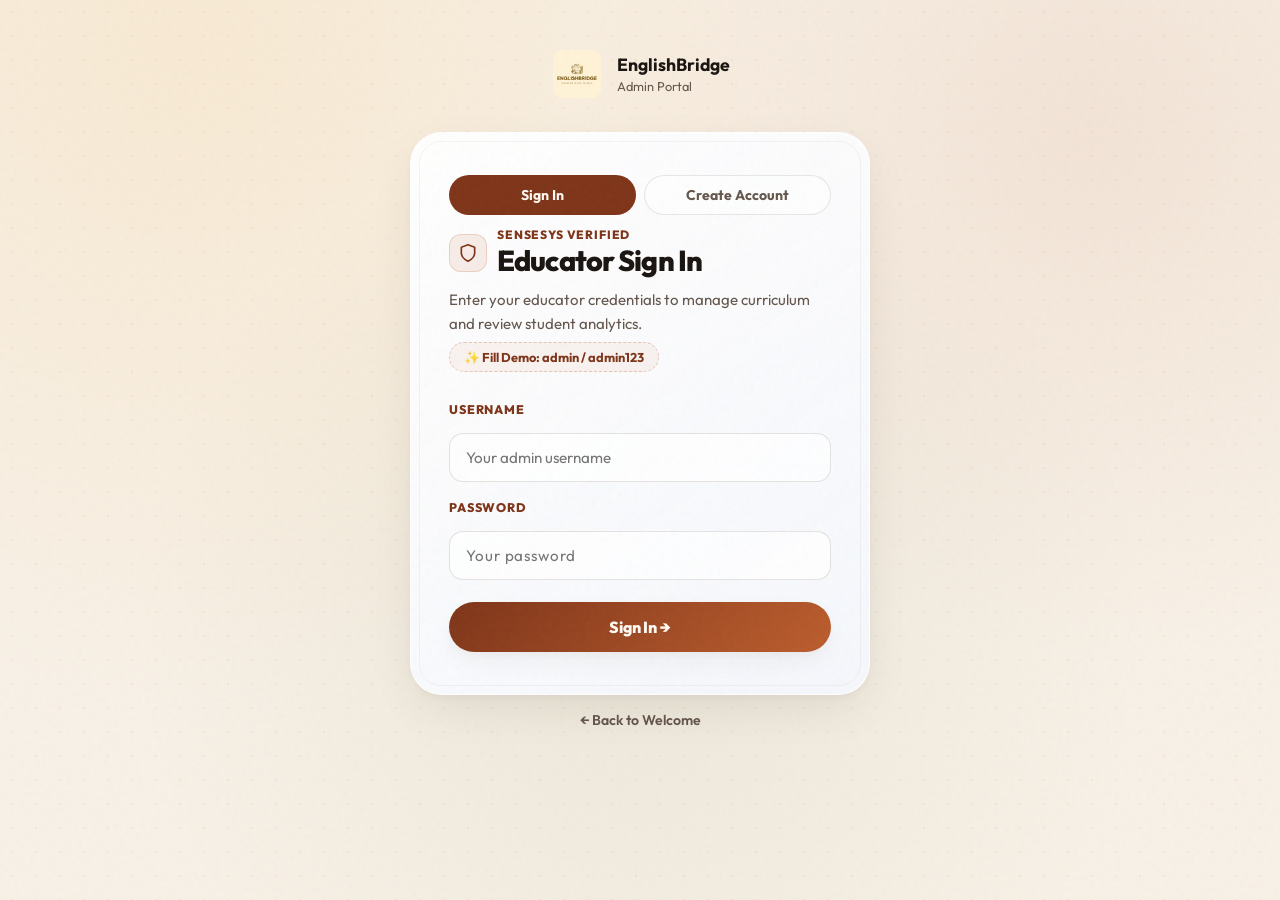
==== commit 8c5237cf: "Enhance UI with warm ambient background, rich graphics across all pages, improved widgets, and stric" ====
--- a/admin-login.html
+++ b/admin-login.html
@@ -30,8 +30,8 @@
       background: linear-gradient(145deg, rgba(255,255,255,0.96), rgba(245,248,255,0.9));
       backdrop-filter: blur(20px);
       -webkit-backdrop-filter: blur(20px);
-      border: 3px solid #ffffff;
-      box-shadow: inset -4px -4px 12px rgba(0,0,0,0.03), 12px 24px 48px rgba(0,0,0,0.08), inset 4px 4px 12px rgba(255,255,255,0.9);
+      border: 1px solid rgba(255, 255, 255, 0.95);
+      box-shadow: 0 16px 48px -8px rgba(60, 36, 18, 0.1), 0 4px 12px -2px rgba(60, 36, 18, 0.05), inset 0 1px 0 rgba(255, 255, 255, 0.95);
       position: relative;
     }
 
@@ -229,8 +229,22 @@
 
     <!-- LOGIN MODE -->
     <div id="loginForm">
-      <h2>Admin Sign In</h2>
-      <p class="auth-subtitle">Enter your admin credentials to access the dashboard.</p>
+      <div style="display:flex;align-items:center;gap:10px;margin: 12px 0 10px;">
+        <div style="width:38px;height:38px;border-radius:12px;background:rgba(188,93,45,0.1);border:1px solid rgba(188,93,45,0.2);display:flex;align-items:center;justify-content:center;color:var(--accent-deep);flex-shrink:0;">
+          <svg width="20" height="20" viewBox="0 0 24 24" fill="none" stroke="currentColor" stroke-width="2" stroke-linecap="round" stroke-linejoin="round">
+            <path d="M12 22s8-4 8-10V5l-8-3-8 3v7c0 6 8 10 8 10z"/>
+          </svg>
+        </div>
+        <div>
+          <span style="font-size:0.75rem;font-weight:800;letter-spacing:0.07em;text-transform:uppercase;color:var(--accent-deep);display:block;">SenseSys Verified</span>
+          <h2 style="font-size:1.8rem;margin:0;">Educator Sign In</h2>
+        </div>
+      </div>
+      <p class="auth-subtitle">Enter your educator credentials to manage curriculum and review student analytics.</p>
+
+      <button type="button" onclick="fillDemoAdmin()" style="background: rgba(188,93,45,0.06); border: 1px dashed rgba(188,93,45,0.3); color: var(--accent-deep); padding: 6px 14px; border-radius: 999px; font-size: 0.8rem; font-weight: 700; cursor: pointer; margin-bottom: 12px; display: inline-flex; align-items: center; gap: 6px; transition: all 0.2s;" onmouseover="this.style.background='rgba(188,93,45,0.12)'" onmouseout="this.style.background='rgba(188,93,45,0.06)'">
+        ✨ Fill Demo: admin / admin123
+      </button>
 
       <label class="form-label" for="loginUser">Username</label>
       <input id="loginUser" type="text" placeholder="Your admin username" autocomplete="username">
@@ -289,6 +303,11 @@
 
 function showError(id, msg)   { const el = document.getElementById(id); if (el) { el.textContent = msg; el.classList.add("show"); } }
 function showSuccess(id, msg) { const el = document.getElementById(id); if (el) { el.textContent = msg; el.classList.add("show"); } }
+
+function fillDemoAdmin() {
+  document.getElementById("loginUser").value = "admin";
+  document.getElementById("loginPass").value = "admin123";
+}
 
 async function doLogin() {
   const username = document.getElementById("loginUser").value.trim();
--- a/platform.css
+++ b/platform.css
@@ -44,15 +44,13 @@
   color: var(--text);
   -webkit-font-smoothing: antialiased;
   -moz-osx-font-smoothing: grayscale;
-  background-color: #f8f9fa;
+  background-color: var(--bg);
   background-image: 
-    radial-gradient(at 40% 20%, hsla(28,100%,74%,0.15) 0px, transparent 50%),
-    radial-gradient(at 80% 0%, hsla(189,100%,56%,0.15) 0px, transparent 50%),
-    radial-gradient(at 0% 50%, hsla(355,100%,93%,0.2) 0px, transparent 50%),
-    radial-gradient(at 80% 50%, hsla(340,100%,76%,0.15) 0px, transparent 50%),
-    radial-gradient(at 0% 100%, hsla(22,100%,77%,0.15) 0px, transparent 50%),
-    radial-gradient(at 80% 100%, hsla(242,100%,70%,0.15) 0px, transparent 50%),
-    radial-gradient(at 0% 0%, hsla(343,100%,76%,0.1) 0px, transparent 50%);
+    radial-gradient(1100px circle at 15% 5%, rgba(245, 158, 11, 0.09) 0%, transparent 60%),
+    radial-gradient(950px circle at 85% 15%, rgba(188, 93, 45, 0.09) 0%, transparent 55%),
+    radial-gradient(850px circle at 50% 70%, rgba(96, 114, 61, 0.07) 0%, transparent 60%),
+    radial-gradient(rgba(188, 93, 45, 0.08) 1px, transparent 1px);
+  background-size: 100% 100%, 100% 100%, 100% 100%, 24px 24px;
   background-attachment: fixed;
   color: var(--text);
   min-height: 100vh;
@@ -124,10 +122,10 @@
   background: linear-gradient(145deg, rgba(255, 255, 255, 0.9), rgba(245, 248, 255, 0.8));
   backdrop-filter: blur(20px);
   -webkit-backdrop-filter: blur(20px);
-  border: 3px solid #ffffff;
+  border: 1px solid rgba(255, 255, 255, 0.95);
   box-shadow: inset -2px -2px 6px rgba(0,0,0,0.02), 8px 12px 24px rgba(0,0,0,0.05), inset 2px 2px 6px rgba(255,255,255,0.8);
   transition: all 0.25s ease;
-}
+box-shadow: 0 10px 28px -4px rgba(60, 36, 18, 0.07), 0 2px 6px -1px rgba(60, 36, 18, 0.04), inset 0 1px 0 rgba(255, 255, 255, 0.95);}
 
 .platform-brand {
   display: flex;
@@ -213,8 +211,8 @@
   -webkit-backdrop-filter: blur(16px);
   padding: 24px;
   position: relative;
-  border: 3px solid #ffffff;
-  box-shadow: inset -4px -4px 12px rgba(0,0,0,0.03), 8px 12px 24px rgba(0,0,0,0.05), inset 4px 4px 12px rgba(255,255,255,0.9);
+  border: 1px solid rgba(255, 255, 255, 0.95);
+  box-shadow: 0 10px 28px -4px rgba(60, 36, 18, 0.07), 0 2px 6px -1px rgba(60, 36, 18, 0.04), inset 0 1px 0 rgba(255, 255, 255, 0.95);
 }
 
 .sidebar-panel::before,
@@ -468,8 +466,8 @@
   background: linear-gradient(145deg, rgba(255, 255, 255, 0.94), rgba(245, 248, 255, 0.9));
   backdrop-filter: blur(12px);
   -webkit-backdrop-filter: blur(12px);
-  border: 3px solid #ffffff;
-  box-shadow: inset -2px -2px 8px rgba(0,0,0,0.03), 4px 8px 16px rgba(0,0,0,0.05), inset 2px 2px 8px rgba(255,255,255,0.9);
+  border: 1px solid rgba(255, 255, 255, 0.95);
+  box-shadow: 0 8px 24px -4px rgba(60, 36, 18, 0.06), 0 2px 6px -1px rgba(60, 36, 18, 0.04), inset 0 1px 0 rgba(255, 255, 255, 0.95);
   text-align: left;
   transition: all 0.22s cubic-bezier(0.34, 1.56, 0.64, 1);
   cursor: pointer;
@@ -1164,45 +1162,164 @@
 }
 
 
-body {
-  background-color: var(--bg);
-  background-image: radial-gradient(rgba(188, 93, 45, 0.12) 1px, transparent 1px);
-  background-size: 24px 24px;
-}
-
-/* Animated Mesh Orbs */
-body::before, body::after {
-  content: "";
-  position: fixed;
-  width: 80vw;
-  height: 80vw;
-  border-radius: 50%;
-  filter: blur(100px);
-  z-index: -1;
-  opacity: 0.85;
-  pointer-events: none;
-  animation: orbFloat 25s infinite alternate cubic-bezier(0.4, 0, 0.2, 1);
-}
-
-body::before {
-  top: -20vw;
-  left: -20vw;
-  background: radial-gradient(circle, rgba(188, 93, 45, 0.25) 0%, rgba(188, 93, 45, 0) 65%);
-}
-
-body::after {
-  bottom: -20vw;
-  right: -20vw;
-  background: radial-gradient(circle, rgba(96, 114, 61, 0.22) 0%, rgba(96, 114, 61, 0) 65%);
-  animation-duration: 30s;
-  animation-direction: alternate-reverse;
-}
-
-@keyframes orbFloat {
-  0% { transform: translate(0, 0) scale(1); }
-  33% { transform: translate(5vw, 8vw) scale(1.1); }
-  66% { transform: translate(-3vw, 12vw) scale(0.9); }
-  100% { transform: translate(8vw, -5vw) scale(1.05); }
+/* ── BUBBLE & CHIP OVERFLOW INTEGRITY (UIUX PRO MAX) ── */
+.buddy-bubble,
+.hint-bubble,
+.speech-transcript-box,
+.feedback-area > div,
+.completion-msg,
+.custom-popup,
+.relearn-content,
+.q-prompt {
+  word-break: break-word;
+  overflow-wrap: anywhere;
+  hyphens: auto;
+  box-sizing: border-box;
+  max-width: 100%;
+}
+
+.buddy-bubble {
+  padding: 12px 18px;
+  border-radius: 18px;
+  font-size: 0.92rem;
+  line-height: 1.62;
+  box-sizing: border-box;
+  max-width: 100%;
+}
+
+.buddy-bubble * {
+  max-width: 100%;
+  word-break: break-word;
+  overflow-wrap: anywhere;
+  box-sizing: border-box;
+}
+
+.buddy-bubble p {
+  margin: 0 0 8px 0;
+  line-height: 1.65;
+}
+
+.buddy-bubble p:last-child {
+  margin-bottom: 0;
+}
+
+.buddy-bubble pre,
+.buddy-bubble code {
+  white-space: pre-wrap;
+  word-break: break-all;
+  overflow-x: auto;
+  max-width: 100%;
+  padding: 4px 8px;
+  border-radius: 8px;
+  background: rgba(0, 0, 0, 0.18);
+  font-size: 0.86rem;
+}
+
+.buddy-msg {
+  max-width: 88%;
+  width: fit-content;
+  box-sizing: border-box;
+}
+
+.hint-bubble {
+  margin-bottom: 12px;
+  padding: 12px 16px;
+  border-radius: 14px;
+  background: rgba(245, 158, 11, 0.08);
+  border: 1px solid rgba(245, 158, 11, 0.28);
+  font-size: 0.9rem;
+  line-height: 1.65;
+  color: #78350f;
+  box-sizing: border-box;
+}
+
+.speech-transcript-box {
+  margin-top: 10px;
+  padding: 13px 16px;
+  border-radius: 14px;
+  border: 1px solid rgba(80, 58, 40, 0.14);
+  background: rgba(255, 255, 255, 0.85);
+  font-size: 0.92rem;
+  line-height: 1.65;
+  color: var(--text);
+  min-height: 60px;
+  box-sizing: border-box;
+}
+
+.pill,
+.status-badge,
+.module-meta,
+.header-chip {
+  display: inline-flex;
+  align-items: center;
+  justify-content: center;
+  min-height: 30px;
+  padding: 0 14px;
+  border-radius: 999px;
+  white-space: nowrap;
+  font-size: 0.82rem;
+  font-weight: 700;
+  flex-shrink: 0;
+  box-sizing: border-box;
+  max-width: 100%;
+  overflow: hidden;
+  text-overflow: ellipsis;
+}
+
+.student-chip {
+  max-width: 100%;
+  overflow: hidden;
+  box-sizing: border-box;
+}
+
+.student-chip-info {
+  min-width: 0;
+  overflow: hidden;
+}
+
+.student-chip-info strong,
+.student-chip-info span {
+  white-space: nowrap;
+  overflow: hidden;
+  text-overflow: ellipsis;
+}
+
+.badge-card {
+  box-sizing: border-box;
+  overflow: hidden;
+}
+
+.badge-name {
+  white-space: nowrap;
+  overflow: hidden;
+  text-overflow: ellipsis;
+  max-width: 100%;
+}
+
+/* ── ANIMATED SPEECH WAVEFORM BARS ── */
+.audio-waveform {
+  display: inline-flex;
+  align-items: center;
+  gap: 3px;
+  height: 18px;
+  padding: 0 4px;
+}
+.audio-waveform .bar {
+  width: 3px;
+  height: 6px;
+  border-radius: 999px;
+  background: currentColor;
+  transition: height 0.15s ease;
+}
+.audio-waveform.is-active .bar:nth-child(1) { animation: wavePulse 0.8s ease-in-out infinite alternate; }
+.audio-waveform.is-active .bar:nth-child(2) { animation: wavePulse 0.8s ease-in-out 0.15s infinite alternate; }
+.audio-waveform.is-active .bar:nth-child(3) { animation: wavePulse 0.8s ease-in-out 0.3s infinite alternate; }
+.audio-waveform.is-active .bar:nth-child(4) { animation: wavePulse 0.8s ease-in-out 0.45s infinite alternate; }
+.audio-waveform.is-active .bar:nth-child(5) { animation: wavePulse 0.8s ease-in-out 0.6s infinite alternate; }
+
+@keyframes wavePulse {
+  0% { height: 4px; }
+  100% { height: 18px; }
 }
 
 /* Page Load Animation */
